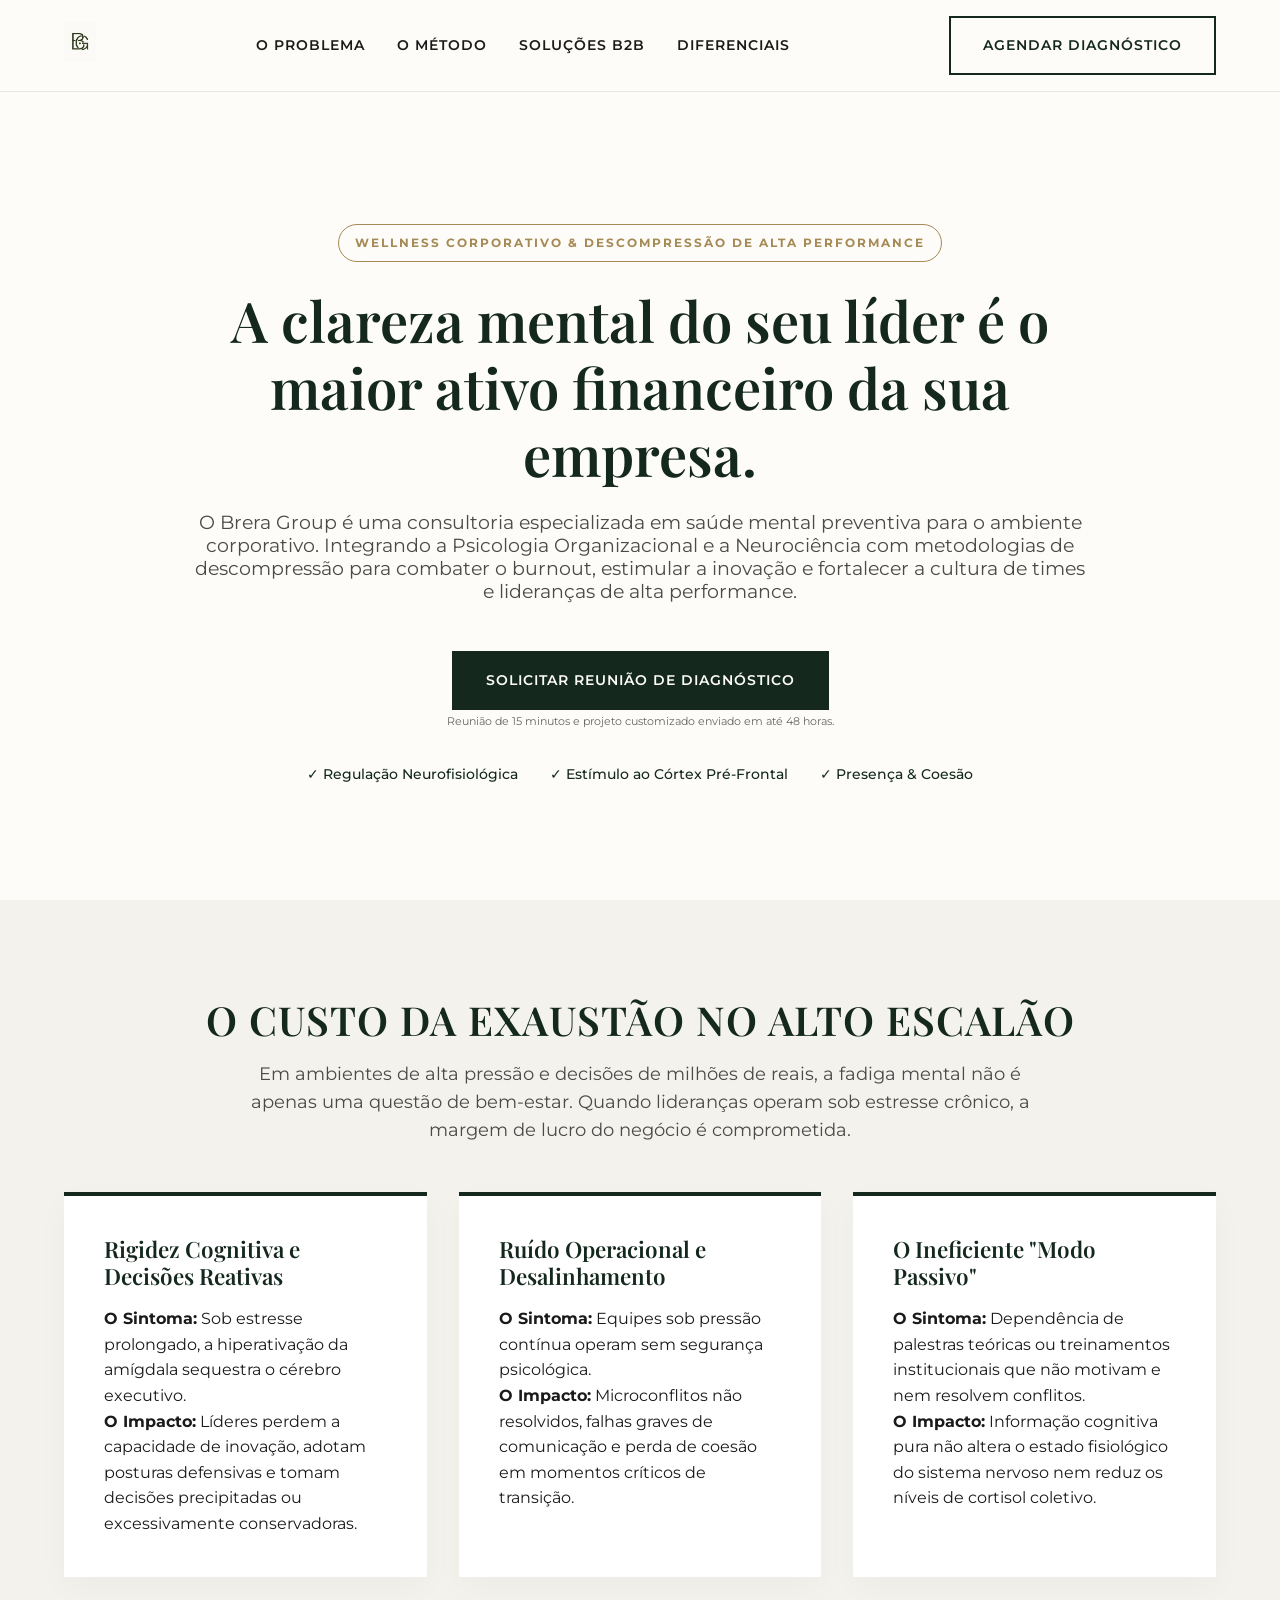
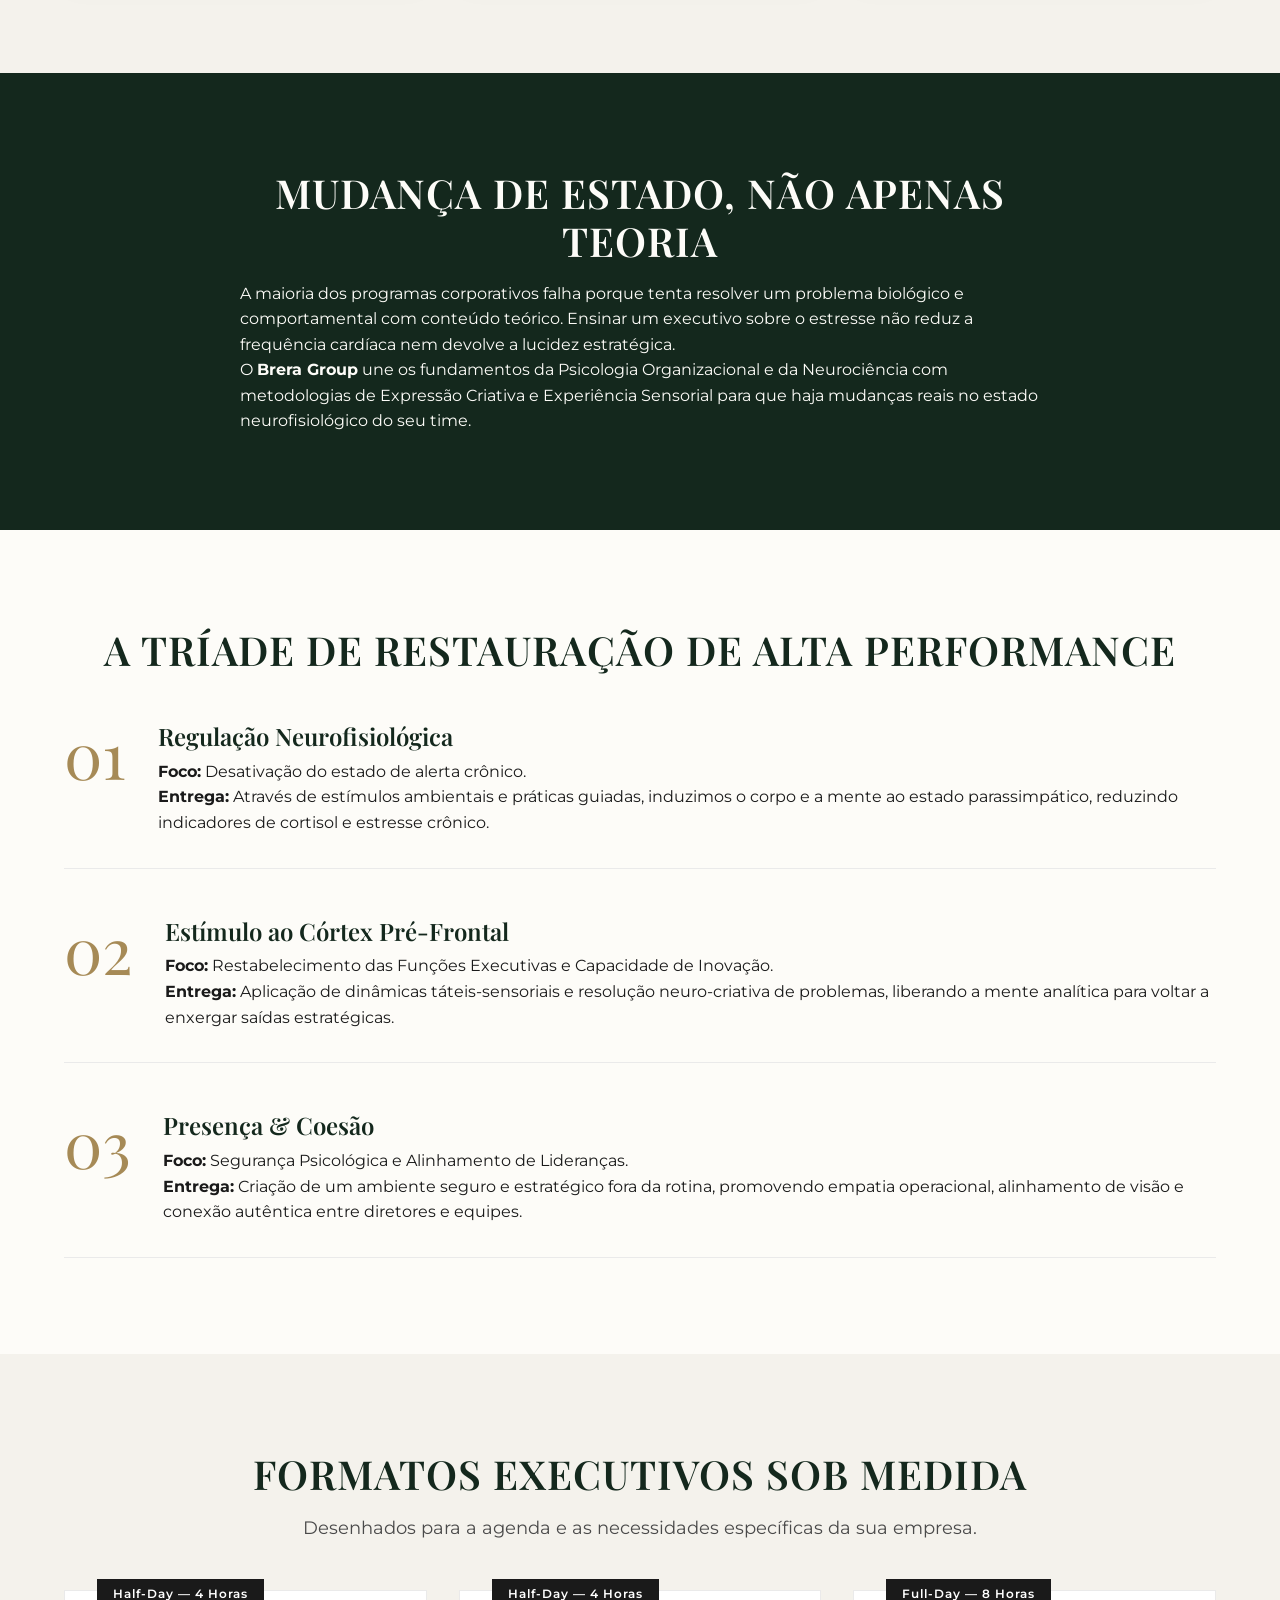
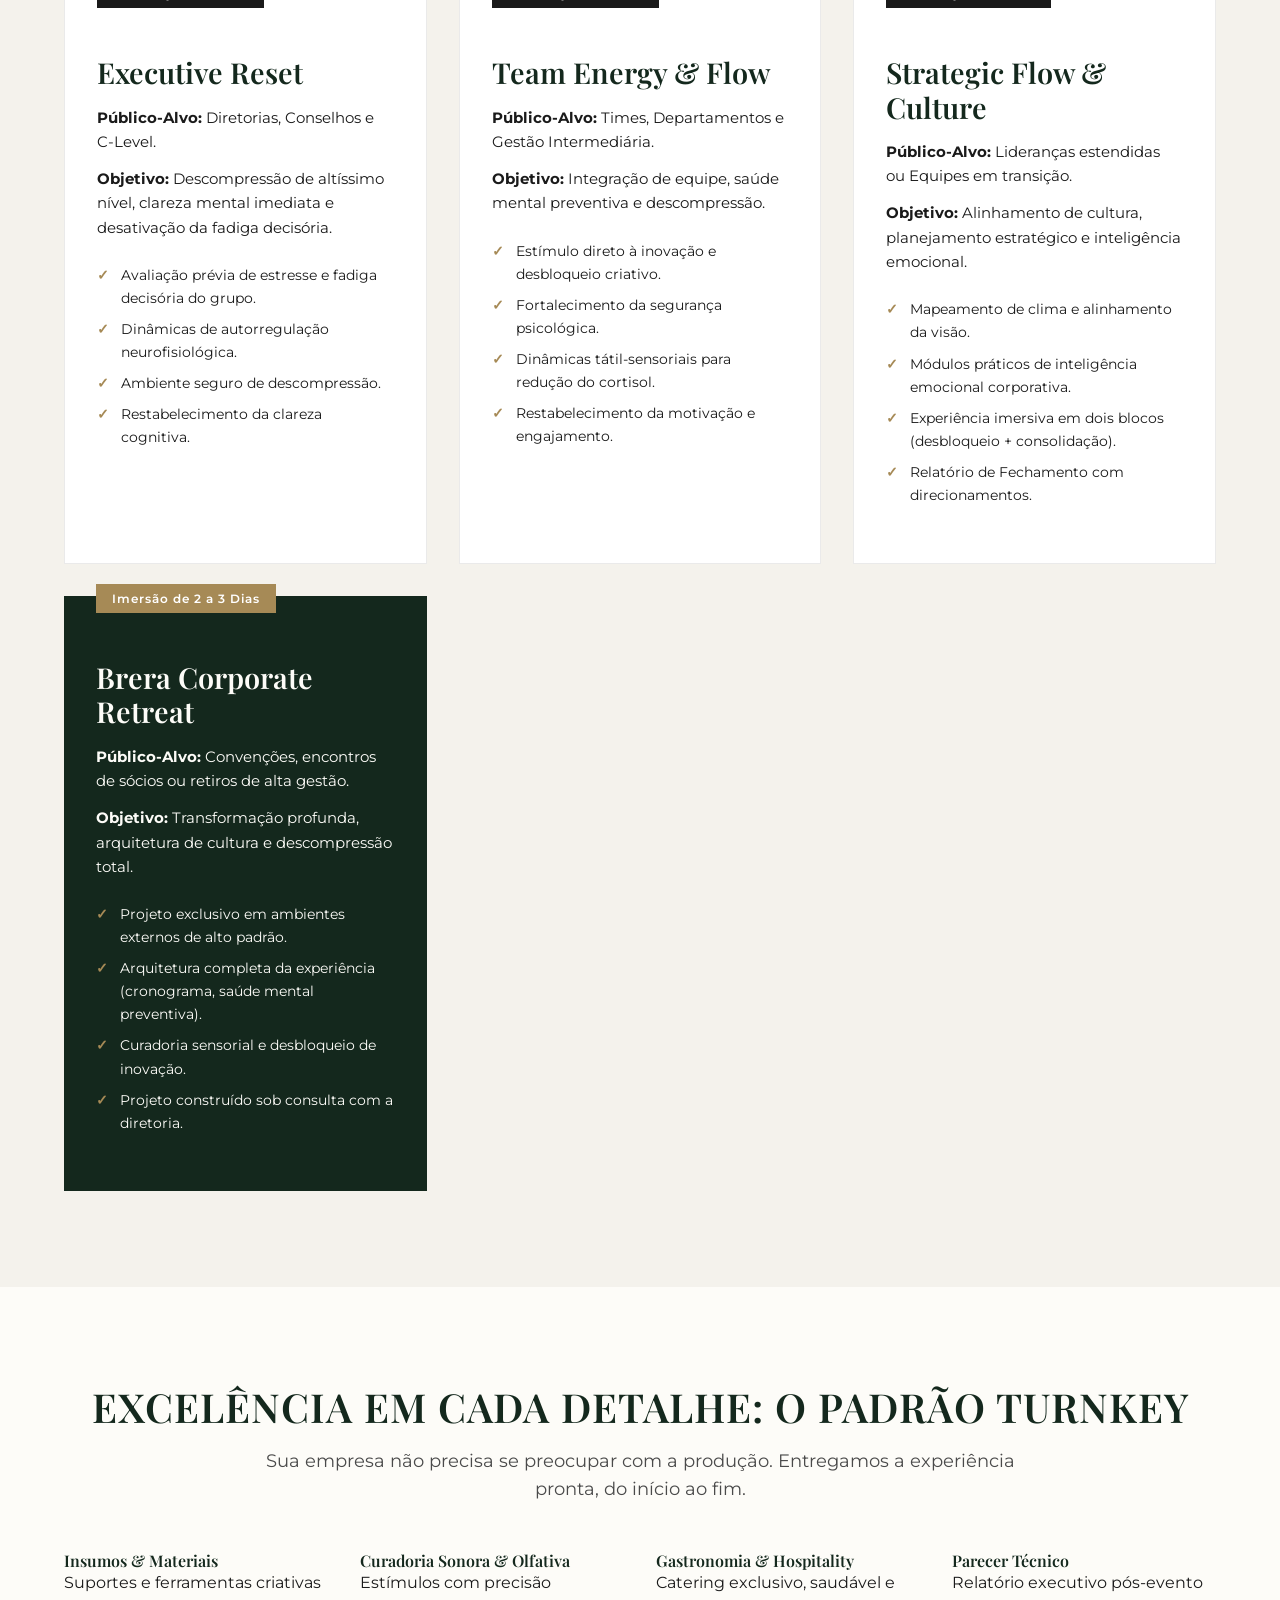
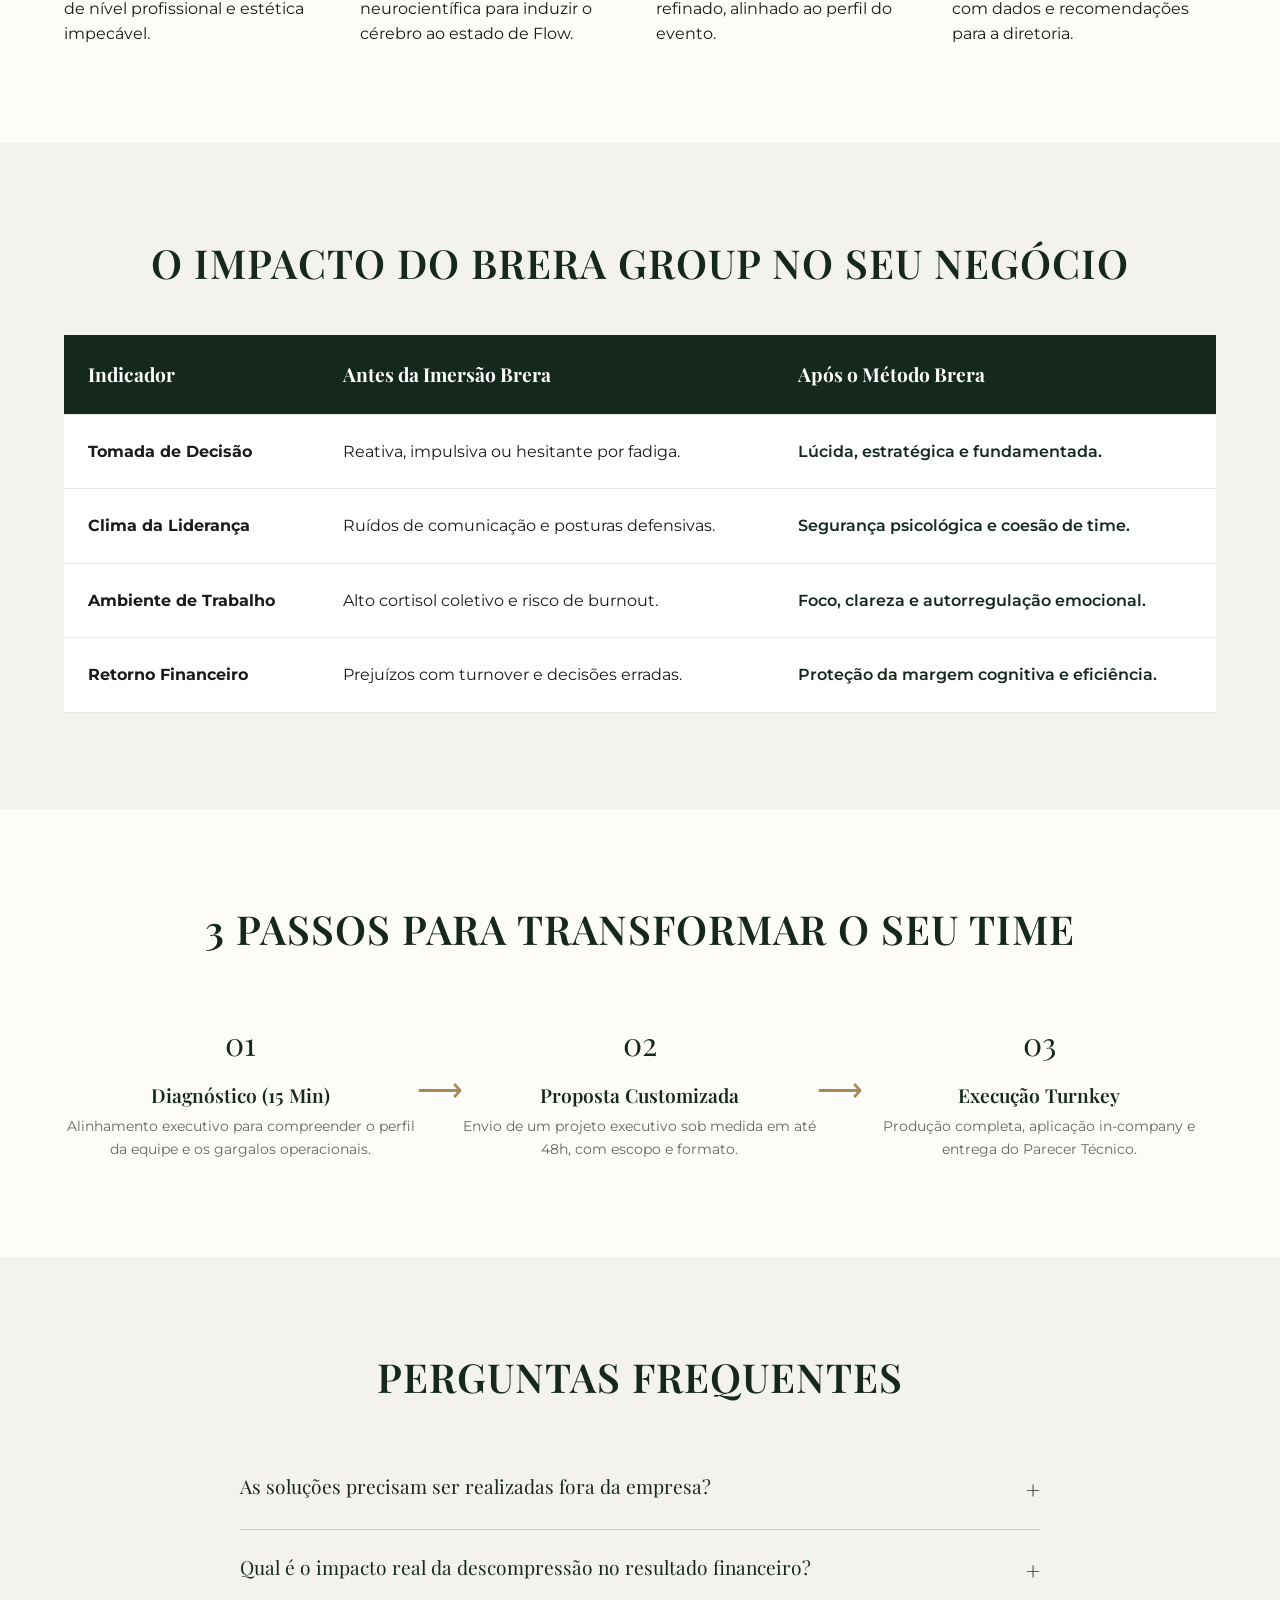
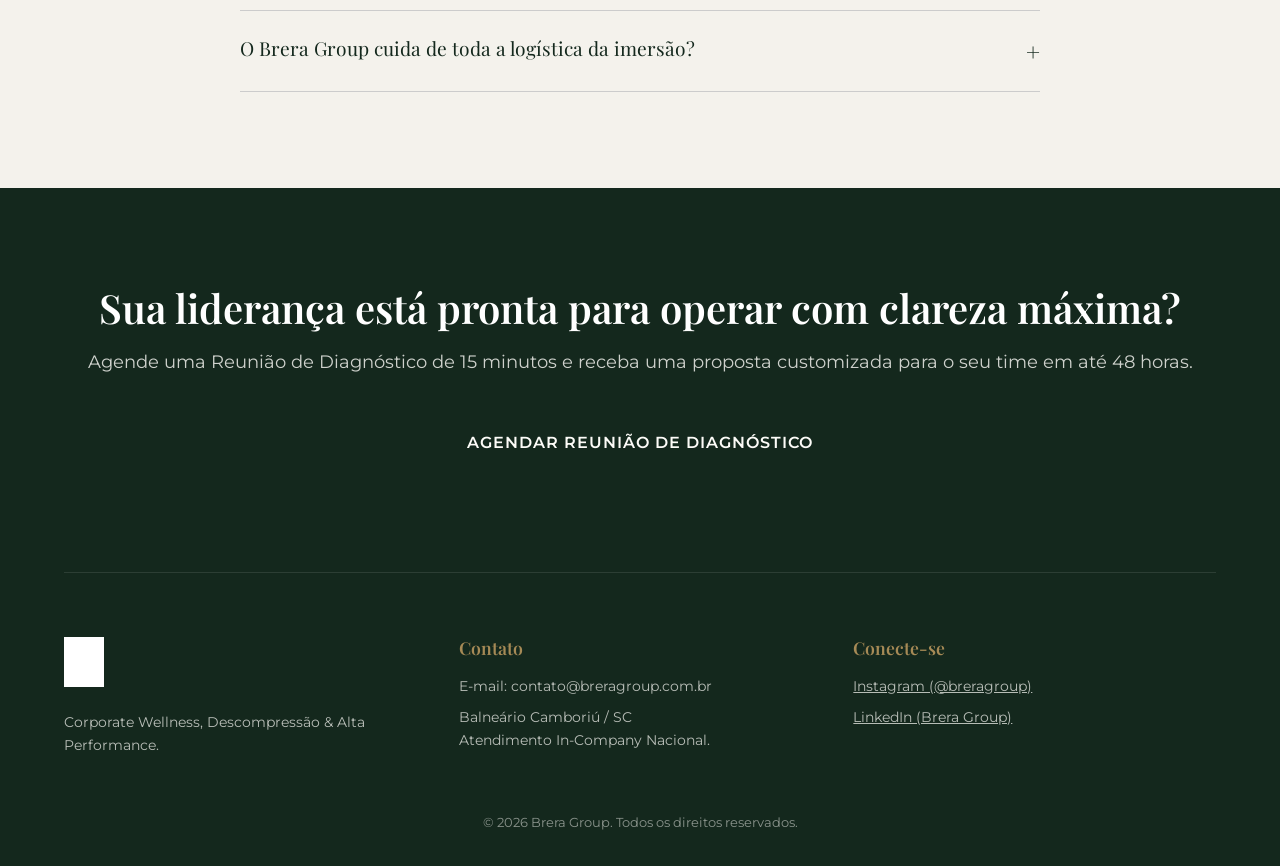
==== index.html @ 8cfdaca1 "Update index.html" ====
<!DOCTYPE html>
<html lang="pt-BR">
<head>
    <meta charset="UTF-8">
    <meta name="viewport" content="width=device-width, initial-scale=1.0">
    <title>Brera Group | Corporate Wellness & Descompressão</title>
    
    <!-- Tipografia de Alta Gama: Playfair (Serifada) e Montserrat (Moderna) -->
    <link rel="preconnect" href="https://fonts.googleapis.com">
    <link rel="preconnect" href="https://fonts.gstatic.com" crossorigin>
    <link href="https://fonts.googleapis.com/css2?family=Montserrat:wght@300;400;500;600&family=Playfair+Display:wght@400;600;700&display=swap" rel="stylesheet">
    
    <link rel="stylesheet" href="css/style.css">
</head>
<body>

    <!-- NAVBAR -->
    <header class="navbar" id="navbar">
        <div class="container nav-container">
            <a href="#" class="logo">
                <img src="logobg.png" alt="Brera Group Logo">
            </a>
            <nav class="nav-links">
                <a href="#problema">O Problema</a>
                <a href="#metodo">O Método</a>
                <a href="#solucoes">Soluções B2B</a>
                <a href="#diferenciais">Diferenciais</a>
            </nav>
            <a href="https://brera-qualificacao.vercel.app/" class="btn btn-outline" target="_blank">Agendar Diagnóstico</a>
        </div>
    </header>

    <!-- SESSÃO 1: HERO SECTION -->
    <section class="hero" id="home">
        <div class="container hero-content fade-in">
            <span class="badge">WELLNESS CORPORATIVO & DESCOMPRESSÃO DE ALTA PERFORMANCE</span>
            <h1 class="headline">A clareza mental do seu líder é o maior ativo financeiro da sua empresa.</h1>
            <h2 class="subheadline">O Brera Group é uma consultoria especializada em saúde mental preventiva para o ambiente corporativo. Integrando a Psicologia Organizacional e a Neurociência com metodologias de descompressão para combater o burnout, estimular a inovação e fortalecer a cultura de times e lideranças de alta performance.</h2>
            
            <div class="hero-actions">
                <a href="https://brera-qualificacao.vercel.app/" class="btn btn-primary" target="_blank">Solicitar Reunião de Diagnóstico</a>
                <p class="micro-copy">Reunião de 15 minutos e projeto customizado enviado em até 48 horas.</p>
            </div>

            <div class="authority-seals">
                <span>✓ Regulação Neurofisiológica</span>
                <span>✓ Estímulo ao Córtex Pré-Frontal</span>
                <span>✓ Presença & Coesão</span>
            </div>
        </div>
    </section>

    <!-- SESSÃO 2: A DOR OCULTA -->
    <section class="section bg-light" id="problema">
        <div class="container">
            <h2 class="section-title fade-in">O CUSTO DA EXAUSTÃO NO ALTO ESCALÃO</h2>
            <p class="section-context fade-in">Em ambientes de alta pressão e decisões de milhões de reais, a fadiga mental não é apenas uma questão de bem-estar. Quando lideranças operam sob estresse crônico, a margem de lucro do negócio é comprometida.</p>
            
            <div class="grid-3 cards-impact">
                <div class="card fade-in">
                    <h3>Rigidez Cognitiva e Decisões Reativas</h3>
                    <p><strong>O Sintoma:</strong> Sob estresse prolongado, a hiperativação da amígdala sequestra o cérebro executivo.</p>
                    <p><strong>O Impacto:</strong> Líderes perdem a capacidade de inovação, adotam posturas defensivas e tomam decisões precipitadas ou excessivamente conservadoras.</p>
                </div>
                <div class="card fade-in">
                    <h3>Ruído Operacional e Desalinhamento</h3>
                    <p><strong>O Sintoma:</strong> Equipes sob pressão contínua operam sem segurança psicológica.</p>
                    <p><strong>O Impacto:</strong> Microconflitos não resolvidos, falhas graves de comunicação e perda de coesão em momentos críticos de transição.</p>
                </div>
                <div class="card fade-in">
                    <h3>O Ineficiente "Modo Passivo"</h3>
                    <p><strong>O Sintoma:</strong> Dependência de palestras teóricas ou treinamentos institucionais que não motivam e nem resolvem conflitos.</p>
                    <p><strong>O Impacto:</strong> Informação cognitiva pura não altera o estado fisiológico do sistema nervoso nem reduz os níveis de cortisol coletivo.</p>
                </div>
            </div>
        </div>
    </section>

    <!-- SESSÃO 3: POR QUE O BRERA GROUP? -->
    <section class="section bg-dark text-light" id="porque-brera">
        <div class="container narrow fade-in">
            <h2 class="section-title text-light">MUDANÇA DE ESTADO, NÃO APENAS TEORIA</h2>
            <p class="persuasive-text">A maioria dos programas corporativos falha porque tenta resolver um problema biológico e comportamental com conteúdo teórico. Ensinar um executivo sobre o estresse não reduz a frequência cardíaca nem devolve a lucidez estratégica.</p>
            <p class="persuasive-text">O <strong>Brera Group</strong> une os fundamentos da Psicologia Organizacional e da Neurociência com metodologias de Expressão Criativa e Experiência Sensorial para que haja mudanças reais no estado neurofisiológico do seu time.</p>
        </div>
    </section>

    <!-- SESSÃO 4: O MÉTODO BRERA -->
    <section class="section" id="metodo">
        <div class="container">
            <h2 class="section-title fade-in">A TRÍADE DE RESTAURAÇÃO DE ALTA PERFORMANCE</h2>
            
            <div class="method-pillars">
                <div class="pillar fade-in">
                    <div class="pillar-number">01</div>
                    <div class="pillar-content">
                        <h3>Regulação Neurofisiológica</h3>
                        <p><strong>Foco:</strong> Desativação do estado de alerta crônico.</p>
                        <p><strong>Entrega:</strong> Através de estímulos ambientais e práticas guiadas, induzimos o corpo e a mente ao estado parassimpático, reduzindo indicadores de cortisol e estresse crônico.</p>
                    </div>
                </div>
                <div class="pillar fade-in">
                    <div class="pillar-number">02</div>
                    <div class="pillar-content">
                        <h3>Estímulo ao Córtex Pré-Frontal</h3>
                        <p><strong>Foco:</strong> Restabelecimento das Funções Executivas e Capacidade de Inovação.</p>
                        <p><strong>Entrega:</strong> Aplicação de dinâmicas táteis-sensoriais e resolução neuro-criativa de problemas, liberando a mente analítica para voltar a enxergar saídas estratégicas.</p>
                    </div>
                </div>
                <div class="pillar fade-in">
                    <div class="pillar-number">03</div>
                    <div class="pillar-content">
                        <h3>Presença & Coesão</h3>
                        <p><strong>Foco:</strong> Segurança Psicológica e Alinhamento de Lideranças.</p>
                        <p><strong>Entrega:</strong> Criação de um ambiente seguro e estratégico fora da rotina, promovendo empatia operacional, alinhamento de visão e conexão autêntica entre diretores e equipes.</p>
                    </div>
                </div>
            </div>
        </div>
    </section>

    <!-- SESSÃO 5: SOLUÇÕES B2B -->
    <section class="section bg-light" id="solucoes">
        <div class="container">
            <h2 class="section-title fade-in">FORMATOS EXECUTIVOS SOB MEDIDA</h2>
            <p class="section-subtitle fade-in">Desenhados para a agenda e as necessidades específicas da sua empresa.</p>
            
            <div class="grid-2">
                <div class="solution-box fade-in">
                    <span class="solution-tag">Half-Day — 4 Horas</span>
                    <h3>Executive Reset</h3>
                    <p class="target"><strong>Público-Alvo:</strong> Diretorias, Conselhos e C-Level.</p>
                    <p class="objective"><strong>Objetivo:</strong> Descompressão de altíssimo nível, clareza mental imediata e desativação da fadiga decisória.</p>
                    <ul class="check-list">
                        <li>Avaliação prévia de estresse e fadiga decisória do grupo.</li>
                        <li>Dinâmicas de autorregulação neurofisiológica.</li>
                        <li>Ambiente seguro de descompressão.</li>
                        <li>Restabelecimento da clareza cognitiva.</li>
                    </ul>
                </div>

                <div class="solution-box fade-in">
                    <span class="solution-tag">Half-Day — 4 Horas</span>
                    <h3>Team Energy & Flow</h3>
                    <p class="target"><strong>Público-Alvo:</strong> Times, Departamentos e Gestão Intermediária.</p>
                    <p class="objective"><strong>Objetivo:</strong> Integração de equipe, saúde mental preventiva e descompressão.</p>
                    <ul class="check-list">
                        <li>Estímulo direto à inovação e desbloqueio criativo.</li>
                        <li>Fortalecimento da segurança psicológica.</li>
                        <li>Dinâmicas tátil-sensoriais para redução do cortisol.</li>
                        <li>Restabelecimento da motivação e engajamento.</li>
                    </ul>
                </div>

                <div class="solution-box fade-in">
                    <span class="solution-tag">Full-Day — 8 Horas</span>
                    <h3>Strategic Flow & Culture</h3>
                    <p class="target"><strong>Público-Alvo:</strong> Lideranças estendidas ou Equipes em transição.</p>
                    <p class="objective"><strong>Objetivo:</strong> Alinhamento de cultura, planejamento estratégico e inteligência emocional.</p>
                    <ul class="check-list">
                        <li>Mapeamento de clima e alinhamento da visão.</li>
                        <li>Módulos práticos de inteligência emocional corporativa.</li>
                        <li>Experiência imersiva em dois blocos (desbloqueio + consolidação).</li>
                        <li>Relatório de Fechamento com direcionamentos.</li>
                    </ul>
                </div>

                <div class="solution-box highlight fade-in">
                    <span class="solution-tag gold">Imersão de 2 a 3 Dias</span>
                    <h3>Brera Corporate Retreat</h3>
                    <p class="target"><strong>Público-Alvo:</strong> Convenções, encontros de sócios ou retiros de alta gestão.</p>
                    <p class="objective"><strong>Objetivo:</strong> Transformação profunda, arquitetura de cultura e descompressão total.</p>
                    <ul class="check-list">
                        <li>Projeto exclusivo em ambientes externos de alto padrão.</li>
                        <li>Arquitetura completa da experiência (cronograma, saúde mental preventiva).</li>
                        <li>Curadoria sensorial e desbloqueio de inovação.</li>
                        <li>Projeto construído sob consulta com a diretoria.</li>
                    </ul>
                </div>
            </div>
        </div>
    </section>

    <!-- SESSÃO 6: PADRÃO TURNKEY -->
    <section class="section" id="diferenciais">
        <div class="container fade-in">
            <h2 class="section-title">EXCELÊNCIA EM CADA DETALHE: O PADRÃO TURNKEY</h2>
            <p class="section-subtitle">Sua empresa não precisa se preocupar com a produção. Entregamos a experiência pronta, do início ao fim.</p>
            
            <div class="grid-4 turnkey-features">
                <div class="feature">
                    <h4>Insumos & Materiais</h4>
                    <p>Suportes e ferramentas criativas de nível profissional e estética impecável.</p>
                </div>
                <div class="feature">
                    <h4>Curadoria Sonora & Olfativa</h4>
                    <p>Estímulos com precisão neurocientífica para induzir o cérebro ao estado de Flow.</p>
                </div>
                <div class="feature">
                    <h4>Gastronomia & Hospitality</h4>
                    <p>Catering exclusivo, saudável e refinado, alinhado ao perfil do evento.</p>
                </div>
                <div class="feature">
                    <h4>Parecer Técnico</h4>
                    <p>Relatório executivo pós-evento com dados e recomendações para a diretoria.</p>
                </div>
            </div>
        </div>
    </section>

    <!-- SESSÃO 7: ROI -->
    <section class="section bg-light" id="roi">
        <div class="container fade-in">
            <h2 class="section-title">O IMPACTO DO BRERA GROUP NO SEU NEGÓCIO</h2>
            
            <div class="table-responsive">
                <table class="roi-table">
                    <thead>
                        <tr>
                            <th>Indicador</th>
                            <th>Antes da Imersão Brera</th>
                            <th>Após o Método Brera</th>
                        </tr>
                    </thead>
                    <tbody>
                        <tr>
                            <td><strong>Tomada de Decisão</strong></td>
                            <td>Reativa, impulsiva ou hesitante por fadiga.</td>
                            <td class="positive">Lúcida, estratégica e fundamentada.</td>
                        </tr>
                        <tr>
                            <td><strong>Clima da Liderança</strong></td>
                            <td>Ruídos de comunicação e posturas defensivas.</td>
                            <td class="positive">Segurança psicológica e coesão de time.</td>
                        </tr>
                        <tr>
                            <td><strong>Ambiente de Trabalho</strong></td>
                            <td>Alto cortisol coletivo e risco de burnout.</td>
                            <td class="positive">Foco, clareza e autorregulação emocional.</td>
                        </tr>
                        <tr>
                            <td><strong>Retorno Financeiro</strong></td>
                            <td>Prejuízos com turnover e decisões erradas.</td>
                            <td class="positive">Proteção da margem cognitiva e eficiência.</td>
                        </tr>
                    </tbody>
                </table>
            </div>
        </div>
    </section>

    <!-- SESSÃO 8: PROCESSO DE CONTRATAÇÃO -->
    <section class="section" id="contratacao">
        <div class="container fade-in">
            <h2 class="section-title">3 PASSOS PARA TRANSFORMAR O SEU TIME</h2>
            
            <div class="process-steps">
                <div class="step">
                    <div class="step-number">01</div>
                    <h3>Diagnóstico (15 Min)</h3>
                    <p>Alinhamento executivo para compreender o perfil da equipe e os gargalos operacionais.</p>
                </div>
                <div class="step-arrow">⟶</div>
                <div class="step">
                    <div class="step-number">02</div>
                    <h3>Proposta Customizada</h3>
                    <p>Envio de um projeto executivo sob medida em até 48h, com escopo e formato.</p>
                </div>
                <div class="step-arrow">⟶</div>
                <div class="step">
                    <div class="step-number">03</div>
                    <h3>Execução Turnkey</h3>
                    <p>Produção completa, aplicação in-company e entrega do Parecer Técnico.</p>
                </div>
            </div>
        </div>
    </section>

    <!-- SESSÃO 9: FAQ -->
    <section class="section bg-light" id="faq">
        <div class="container narrow fade-in">
            <h2 class="section-title">PERGUNTAS FREQUENTES</h2>
            
            <div class="accordion">
                <div class="accordion-item">
                    <button class="accordion-header">As soluções precisam ser realizadas fora da empresa?</button>
                    <div class="accordion-content">
                        <p>Não necessariamente. Oferecemos opções In-Company (realizadas dentro da sua própria estrutura ou sala de conselho) e opções de Imersões/Retiros Externos de 2 a 3 dias.</p>
                    </div>
                </div>
                <div class="accordion-item">
                    <button class="accordion-header">Qual é o impacto real da descompressão no resultado financeiro?</button>
                    <div class="accordion-content">
                        <p>Uma única decisão equivocada tomada por um executivo exausto pode custar milhões ao negócio. O custo de substituição de um líder de alto escalão por burnout pode chegar a 213% do seu salário anual. Restabelecer a clareza do C-Level é proteger o patrimônio da empresa.</p>
                    </div>
                </div>
                <div class="accordion-item">
                    <button class="accordion-header">O Brera Group cuida de toda a logística da imersão?</button>
                    <div class="accordion-content">
                        <p>Sim. Operamos no padrão Turnkey. Cuidamos de todos os materiais de alta gama, curadoria sensorial, ambientação e gastronomia. A sua equipe de RH/People não terá nenhuma sobrecarga operacional.</p>
                    </div>
                </div>
            </div>
        </div>
    </section>

    <!-- SESSÃO 10: FOOTER & CTA FINAL -->
    <footer class="footer">
        <div class="container footer-cta fade-in">
            <h2>Sua liderança está pronta para operar com clareza máxima?</h2>
            <p>Agende uma Reunião de Diagnóstico de 15 minutos e receba uma proposta customizada para o seu time em até 48 horas.</p>
            <a href="https://brera-qualificacao.vercel.app/" class="btn btn-primary btn-large" target="_blank">Agendar Reunião de Diagnóstico</a>
        </div>
        
        <div class="footer-bottom">
            <div class="container grid-3">
                <div class="footer-brand">
                    <img src="logobg.png" alt="Brera Group" class="footer-logo">
                    <p>Corporate Wellness, Descompressão & Alta Performance.</p>
                </div>
                <div class="footer-contact">
                    <h4>Contato</h4>
                    <p>E-mail: contato@breragroup.com.br</p>
                    <p>Balneário Camboriú / SC<br>Atendimento In-Company Nacional.</p>
                </div>
                <div class="footer-social">
    <h4>Conecte-se</h4>
    <a href="https://www.instagram.com/breragroup" target="_blank">Instagram (@breragroup)</a>
    <a href="https://www.linkedin.com/company/breragroup" target="_blank">LinkedIn (Brera Group)</a>
</div>
            </div>
            <div class="copyright">
                <p>&copy; 2026 Brera Group. Todos os direitos reservados.</p>
            </div>
        </div>
    </footer>

    <script src="js/main.js"></script>
</body>
</html>
---- css/style.css ----
/* ==========================================================================
   VARIÁVEIS DE DESIGN SYSTEM (ALTA GAMA)
   ========================================================================== */
   :root {
    --bg-cream: #FDFCF8;
    --bg-light: #F4F2EC;
    --primary-green: #14281D; /* Verde Escuro Institucional */
    --accent-gold: #A68A56;
    --text-dark: #1A1A1A;
    --text-light: #FDFCF8;
    
    --font-heading: 'Playfair Display', serif;
    --font-body: 'Montserrat', sans-serif;
    
    --transition: all 0.4s cubic-bezier(0.25, 0.8, 0.25, 1);
}

/* ==========================================================================
   RESET & BASE
   ========================================================================== */
* {
    margin: 0;
    padding: 0;
    box-sizing: border-box;
}

html {
    scroll-behavior: smooth;
    font-size: 16px;
}

body {
    font-family: var(--font-body);
    background-color: var(--bg-cream);
    color: var(--text-dark);
    line-height: 1.6;
    overflow-x: hidden;
}

h1, h2, h3, h4, h5, h6 {
    font-family: var(--font-heading);
    font-weight: 600;
    color: var(--primary-green);
    line-height: 1.2;
}

a {
    text-decoration: none;
    color: inherit;
    transition: var(--transition);
}

/* ==========================================================================
   LAYOUT & CONTAINERS
   ========================================================================== */
.container {
    width: 90%;
    max-width: 1200px;
    margin: 0 auto;
}

.container.narrow {
    max-width: 800px;
}

.section {
    padding: 6rem 0;
}

.bg-light { background-color: var(--bg-light); }
.bg-dark { background-color: var(--primary-green); color: var(--text-light); }
.bg-dark h2 { color: var(--text-light); }

.grid-2 { display: grid; grid-template-columns: repeat(auto-fit, minmax(350px, 1fr)); gap: 2rem; }
.grid-3 { display: grid; grid-template-columns: repeat(auto-fit, minmax(300px, 1fr)); gap: 2rem; }
.grid-4 { display: grid; grid-template-columns: repeat(auto-fit, minmax(250px, 1fr)); gap: 2rem; }

/* ==========================================================================
   TIPOGRAFIA & TÍTULOS
   ========================================================================== */
.section-title {
    font-size: 2.5rem;
    text-align: center;
    margin-bottom: 1rem;
    text-transform: uppercase;
    letter-spacing: 1px;
}

.section-subtitle, .section-context {
    text-align: center;
    max-width: 800px;
    margin: 0 auto 3rem auto;
    font-size: 1.1rem;
    color: #4A4A4A;
}

/* ==========================================================================
   BOTÕES (CTAs)
   ========================================================================== */
.btn {
    display: inline-block;
    padding: 1rem 2rem;
    font-family: var(--font-body);
    font-weight: 600;
    font-size: 0.9rem;
    text-transform: uppercase;
    letter-spacing: 1px;
    cursor: pointer;
    border: 2px solid transparent;
}

.btn-primary {
    background-color: var(--primary-green);
    color: var(--text-light);
}

.btn-primary:hover {
    background-color: var(--accent-gold);
    color: var(--text-light);
}

.btn-outline {
    border-color: var(--primary-green);
    color: var(--primary-green);
}

.btn-outline:hover {
    background-color: var(--primary-green);
    color: var(--text-light);
}

.btn-large {
    padding: 1.2rem 3rem;
    font-size: 1rem;
}

/* ==========================================================================
   NAVBAR
   ========================================================================== */
.navbar {
    position: fixed;
    top: 0;
    left: 0;
    width: 100%;
    background-color: rgba(253, 252, 248, 0.95);
    backdrop-filter: blur(10px);
    z-index: 1000;
    padding: 1rem 0;
    border-bottom: 1px solid rgba(20, 40, 29, 0.1);
    transition: var(--transition);
}

.nav-container {
    display: flex;
    justify-content: space-between;
    align-items: center;
}

.logo img {
    height: 40px;
    width: auto;
    mix-blend-mode: multiply; /* Este é o comando que elimina o fundo branco */
}

.nav-links {
    display: flex;
    gap: 2rem;
}

.nav-links a {
    font-size: 0.85rem;
    font-weight: 600;
    text-transform: uppercase;
    letter-spacing: 1px;
}

.nav-links a:hover {
    color: var(--accent-gold);
}

/* ==========================================================================
   HERO SECTION
   ========================================================================== */
.hero {
    min-height: 100vh;
    display: flex;
    align-items: center;
    padding-top: 150px; 
    padding-bottom: 40px; /* Este é o respiro que blinda a quebra no notebook */
    text-align: center;
}

.hero-content {
    max-width: 900px;
}

.badge {
    display: inline-block;
    font-size: 0.75rem;
    font-weight: 700;
    letter-spacing: 2px;
    color: var(--accent-gold);
    text-transform: uppercase;
    margin-bottom: 1.5rem;
    border: 1px solid var(--accent-gold);
    padding: 0.5rem 1rem;
    border-radius: 50px;
}

.headline {
    font-size: 3.5rem;
    margin-bottom: 1.5rem;
}

.subheadline {
    font-family: var(--font-body);
    font-weight: 400;
    font-size: 1.2rem;
    color: #4A4A4A;
    margin-bottom: 3rem;
}

.micro-copy {
    font-size: 0.67rem;
    color: #666;
    margin-top: 0.2rem;
}

.authority-seals {
    margin-top: 2rem;
    display: flex;
    justify-content: center;
    gap: 2rem;
    flex-wrap: wrap;
    font-weight: 500;
    color: var(--primary-green);
    font-size: 0.9rem;
}

/* ==========================================================================
   CARDS & SOLUÇÕES
   ========================================================================== */
.card {
    background: #FFF;
    padding: 2.5rem;
    border-top: 4px solid var(--primary-green);
    box-shadow: 0 10px 30px rgba(0,0,0,0.03);
    transition: var(--transition);
}

.card:hover {
    transform: translateY(-5px);
    box-shadow: 0 15px 40px rgba(0,0,0,0.08);
}

.card h3 {
    margin-bottom: 1rem;
    font-size: 1.4rem;
}

.solution-box {
    background: #FFF;
    padding: 3rem 2rem;
    border: 1px solid #EAEAEA;
    position: relative;
}

.solution-box.highlight {
    background-color: var(--primary-green);
    color: var(--text-light);
    border: none;
}

.solution-box.highlight h3, .solution-box.highlight .target, .solution-box.highlight .objective {
    color: var(--text-light);
}

.solution-tag {
    position: absolute;
    top: -12px;
    left: 2rem;
    background: var(--text-dark);
    color: #FFF;
    padding: 0.3rem 1rem;
    font-size: 0.75rem;
    font-weight: 600;
    letter-spacing: 1px;
}

.solution-tag.gold {
    background: var(--accent-gold);
}

.solution-box h3 { margin: 1rem 0; font-size: 1.8rem; }
.solution-box p { margin-bottom: 0.8rem; font-size: 0.95rem; }

.check-list {
    list-style: none;
    margin-top: 1.5rem;
}

.check-list li {
    position: relative;
    padding-left: 1.5rem;
    margin-bottom: 0.5rem;
    font-size: 0.9rem;
}

.check-list li::before {
    content: '✓';
    position: absolute;
    left: 0;
    color: var(--accent-gold);
    font-weight: bold;
}

/* ==========================================================================
   PILARES & PROCESSO
   ========================================================================== */
.method-pillars {
    display: flex;
    flex-direction: column;
    gap: 3rem;
    margin-top: 3rem;
}

.pillar {
    display: flex;
    gap: 2rem;
    align-items: flex-start;
    padding-bottom: 2rem;
    border-bottom: 1px solid #EAEAEA;
}

.pillar-number {
    font-family: var(--font-heading);
    font-size: 4rem;
    color: var(--accent-gold);
    line-height: 1;
}

.pillar-content h3 { font-size: 1.5rem; margin-bottom: 0.5rem; }

.process-steps {
    display: flex;
    justify-content: space-between;
    align-items: center;
    margin-top: 4rem;
    text-align: center;
}

.step { flex: 1; }
.step-arrow { font-size: 2rem; color: var(--accent-gold); }
.step-number {
    font-size: 2rem;
    font-family: var(--font-heading);
    color: var(--primary-green);
    margin-bottom: 1rem;
}
.step h3 { font-size: 1.2rem; margin-bottom: 0.5rem; }
.step p { font-size: 0.9rem; color: #666; }

/* ==========================================================================
   TABELA ROI
   ========================================================================== */
.table-responsive {
    overflow-x: auto;
    margin-top: 3rem;
}

.roi-table {
    width: 100%;
    border-collapse: collapse;
    background: #FFF;
    box-shadow: 0 10px 30px rgba(0,0,0,0.03);
}

.roi-table th, .roi-table td {
    padding: 1.5rem;
    text-align: left;
    border-bottom: 1px solid #EAEAEA;
}

.roi-table th {
    background-color: var(--primary-green);
    color: #FFF;
    font-family: var(--font-heading);
    font-size: 1.2rem;
}

.roi-table td.positive {
    color: var(--primary-green);
    font-weight: 600;
}

/* ==========================================================================
   FAQ ACCORDION
   ========================================================================== */
.accordion { margin-top: 3rem; }
.accordion-item { border-bottom: 1px solid #CCC; }
.accordion-header {
    width: 100%;
    text-align: left;
    padding: 1.5rem 0;
    background: none;
    border: none;
    font-family: var(--font-heading);
    font-size: 1.2rem;
    color: var(--primary-green);
    cursor: pointer;
    display: flex;
    justify-content: space-between;
}
.accordion-header::after { content: '+'; font-size: 1.5rem; }
.accordion-header.active::after { content: '−'; }
.accordion-content {
    max-height: 0;
    overflow: hidden;
    transition: max-height 0.3s ease-out;
}
.accordion-content p { padding-bottom: 1.5rem; color: #4A4A4A; }

/* ==========================================================================
   FOOTER
   ========================================================================== */
.footer { background-color: var(--primary-green); color: var(--text-light); }
.footer-cta { text-align: center; padding: 6rem 0; border-bottom: 1px solid rgba(255,255,255,0.1); }
.footer-cta h2 { color: #FFF; font-size: 2.5rem; margin-bottom: 1rem; }
.footer-cta p { margin-bottom: 2rem; font-size: 1.1rem; opacity: 0.8; }
.footer-bottom { padding: 4rem 0 2rem 0; }
.footer-logo { height: 50px; filter: brightness(0) invert(1); margin-bottom: 1rem; }
.footer-brand p, .footer-contact p, .footer-social a { font-size: 0.9rem; opacity: 0.7; margin-bottom: 0.5rem; }
.footer-social a { display: block; text-decoration: underline; }
.footer h4 { color: var(--accent-gold); margin-bottom: 1rem; font-size: 1.1rem; }
.copyright { text-align: center; margin-top: 3rem; font-size: 0.8rem; opacity: 0.5; }

/* ==========================================================================
   ANIMAÇÕES DE ENTRADA (INTERATIVIDADE)
   ========================================================================== */
.fade-in {
    opacity: 0;
    transform: translateY(30px);
    transition: opacity 0.8s ease-out, transform 0.8s ease-out;
}
.fade-in.appear {
    opacity: 1;
    transform: translateY(0);
}

/* ==========================================================================
   RESPONSIVIDADE (MOBILE)
   ========================================================================== */
@media (max-width: 992px) {
    .headline { font-size: 2.5rem; }
    .nav-links { display: none; /* Em um projeto maior, aqui entraria um Menu Hamburguer */ }
    .process-steps { flex-direction: column; gap: 2rem; }
    .step-arrow { transform: rotate(90deg); }
}
@media (max-width: 768px) {
    /* Esconde os itens do menu e botão no celular */
    .nav-links, .navbar .btn-outline { display: none; }
    
    /* Remove o fixo, o fundo branco e o efeito de vidro fosco que estava cortando o texto */
    .navbar { 
        position: static !important; /* Faz a barra seguir o fluxo normal, sem flutuar */
        padding: 2rem 0 0 0 !important; 
        background: transparent !important; 
        backdrop-filter: none !important;
        -webkit-backdrop-filter: none !important; /* Essencial para o iPhone */
        box-shadow: none !important; 
    }
    
    .nav-container { justify-content: center; }
    
    /* A MÁGICA DA TRANSPARÊNCIA NO IPHONE: Aplicada no container da imagem */
    .logo {
        display: block;
        mix-blend-mode: multiply !important;
        -webkit-mix-blend-mode: multiply !important;
    }

    .logo img { 
        height: 65px !important; /* Tamanho imponente, mas que não quebra o layout */
        display: block;
        margin: 0 auto;
    }

    /* Fluxo natural da sessão, perfeitamente próximo à logo, sem sobrepor */
    .hero { 
        padding-top: 1.5rem !important; 
        min-height: auto !important; 
        padding-bottom: 3rem !important;
        margin-top: 0 !important; /* Removemos a margem negativa causadora do problema */
    } 
    
    .headline { font-size: 2.2rem; margin-top: 0; }
    
    /* Fonte da descrição mais refinada e objetiva */
    .subheadline { 
        font-size: 1rem; 
        margin-bottom: 2rem;
    }

    .section-title { font-size: 2rem; }
    .authority-seals { flex-direction: column; gap: 1rem; margin-top: 2rem; }
    .pillar { flex-direction: column; gap: 1rem; }
}
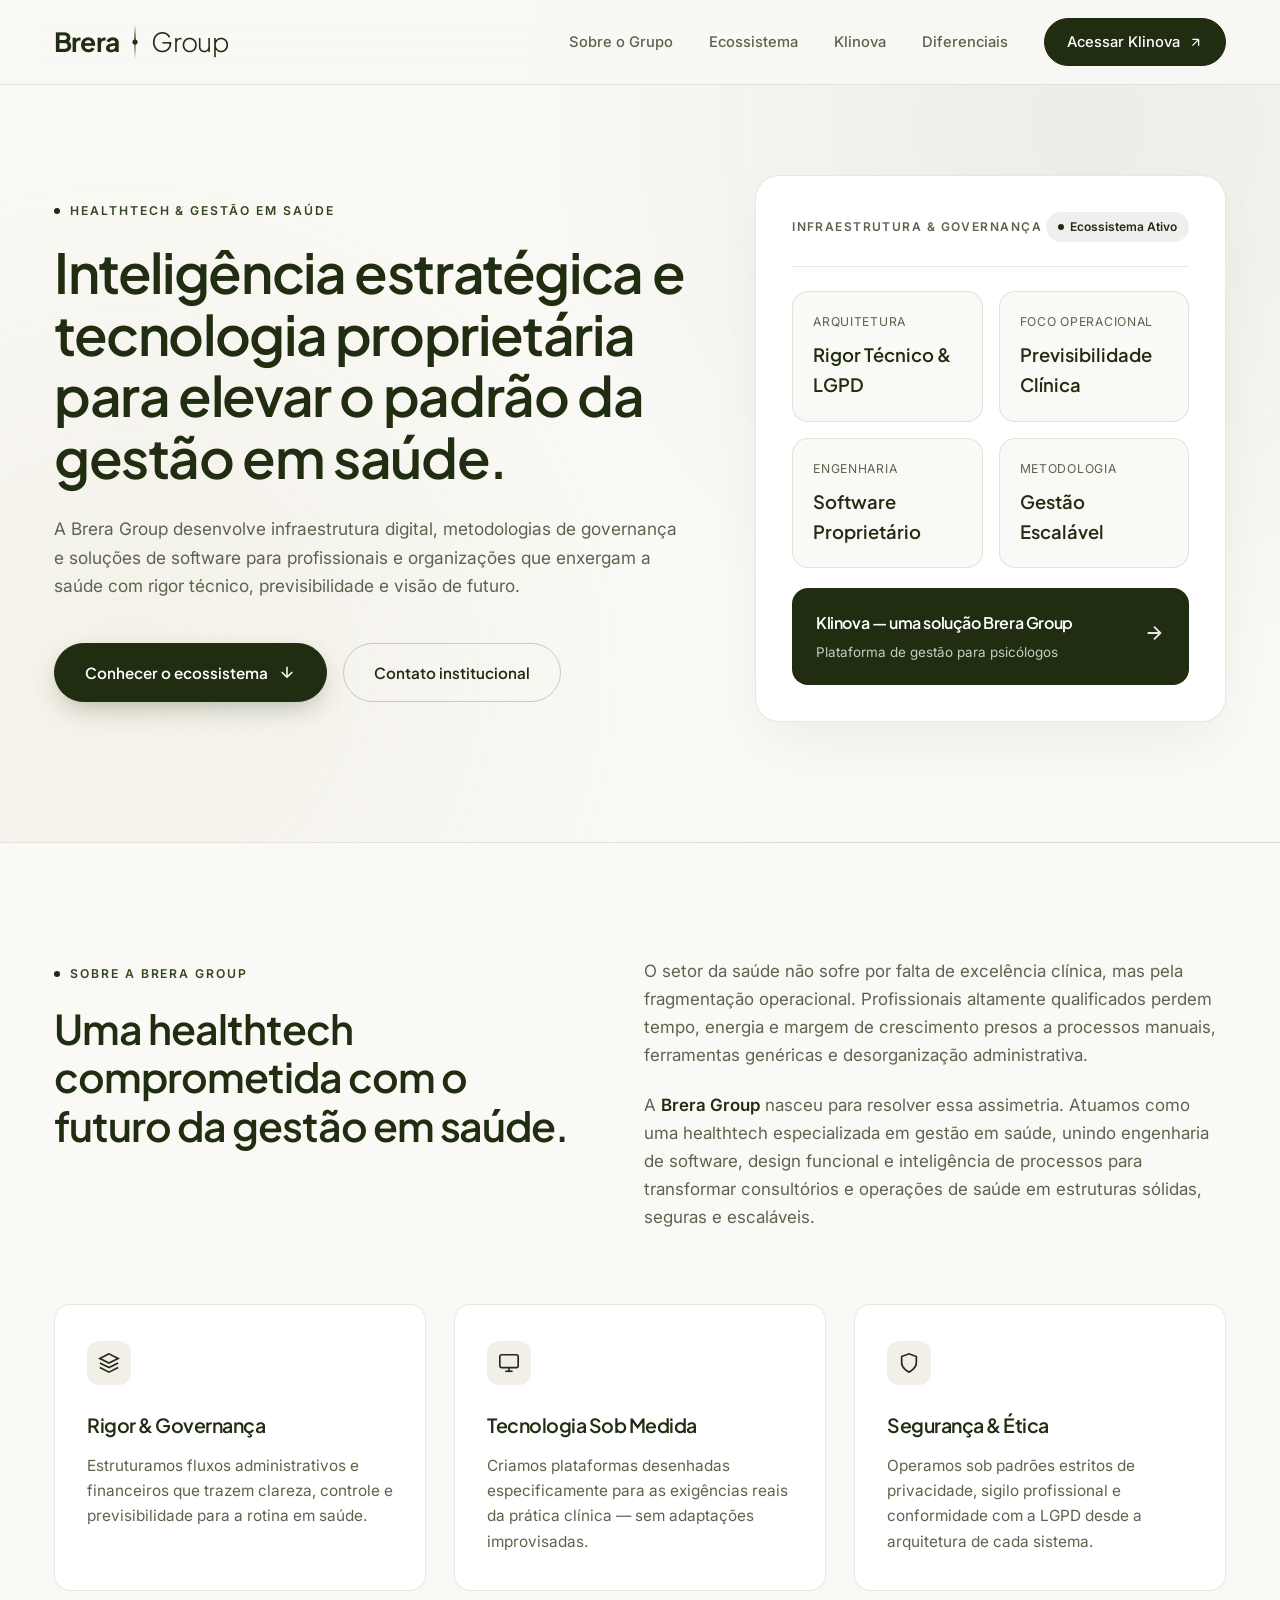
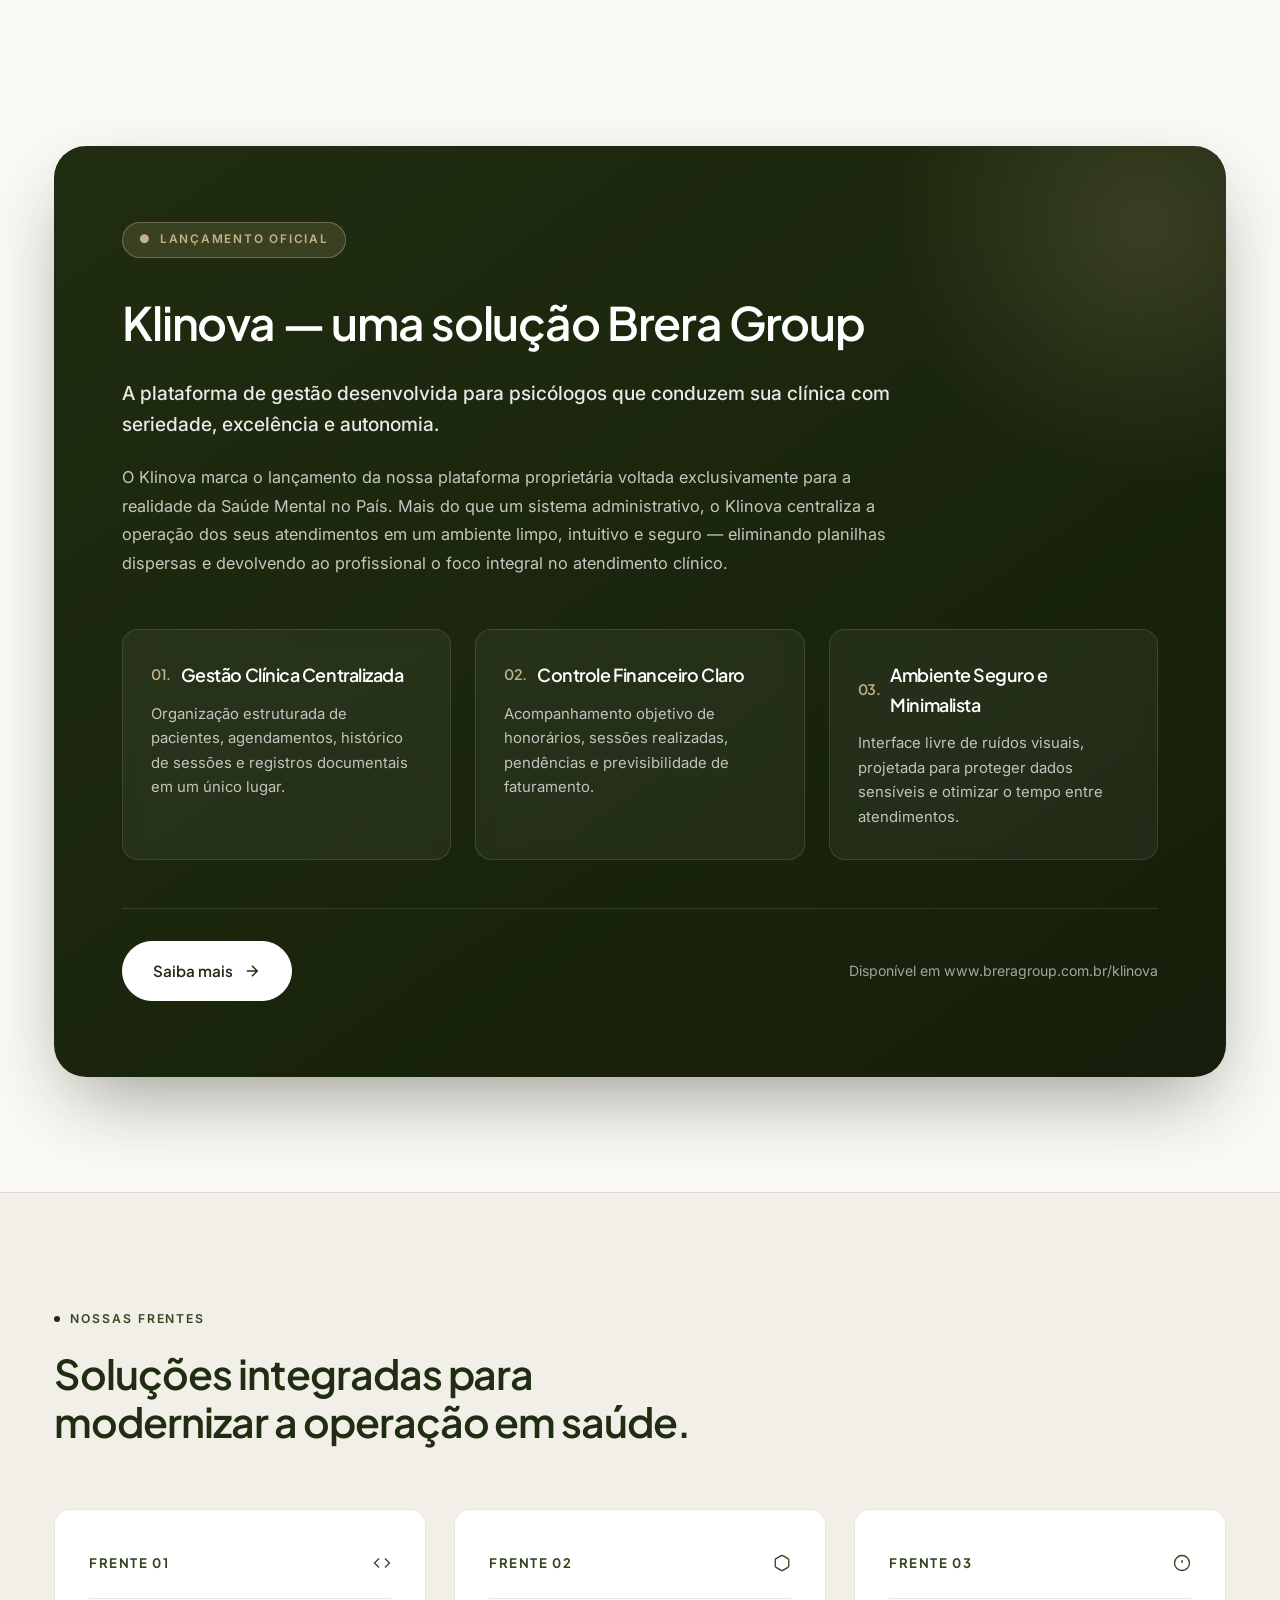
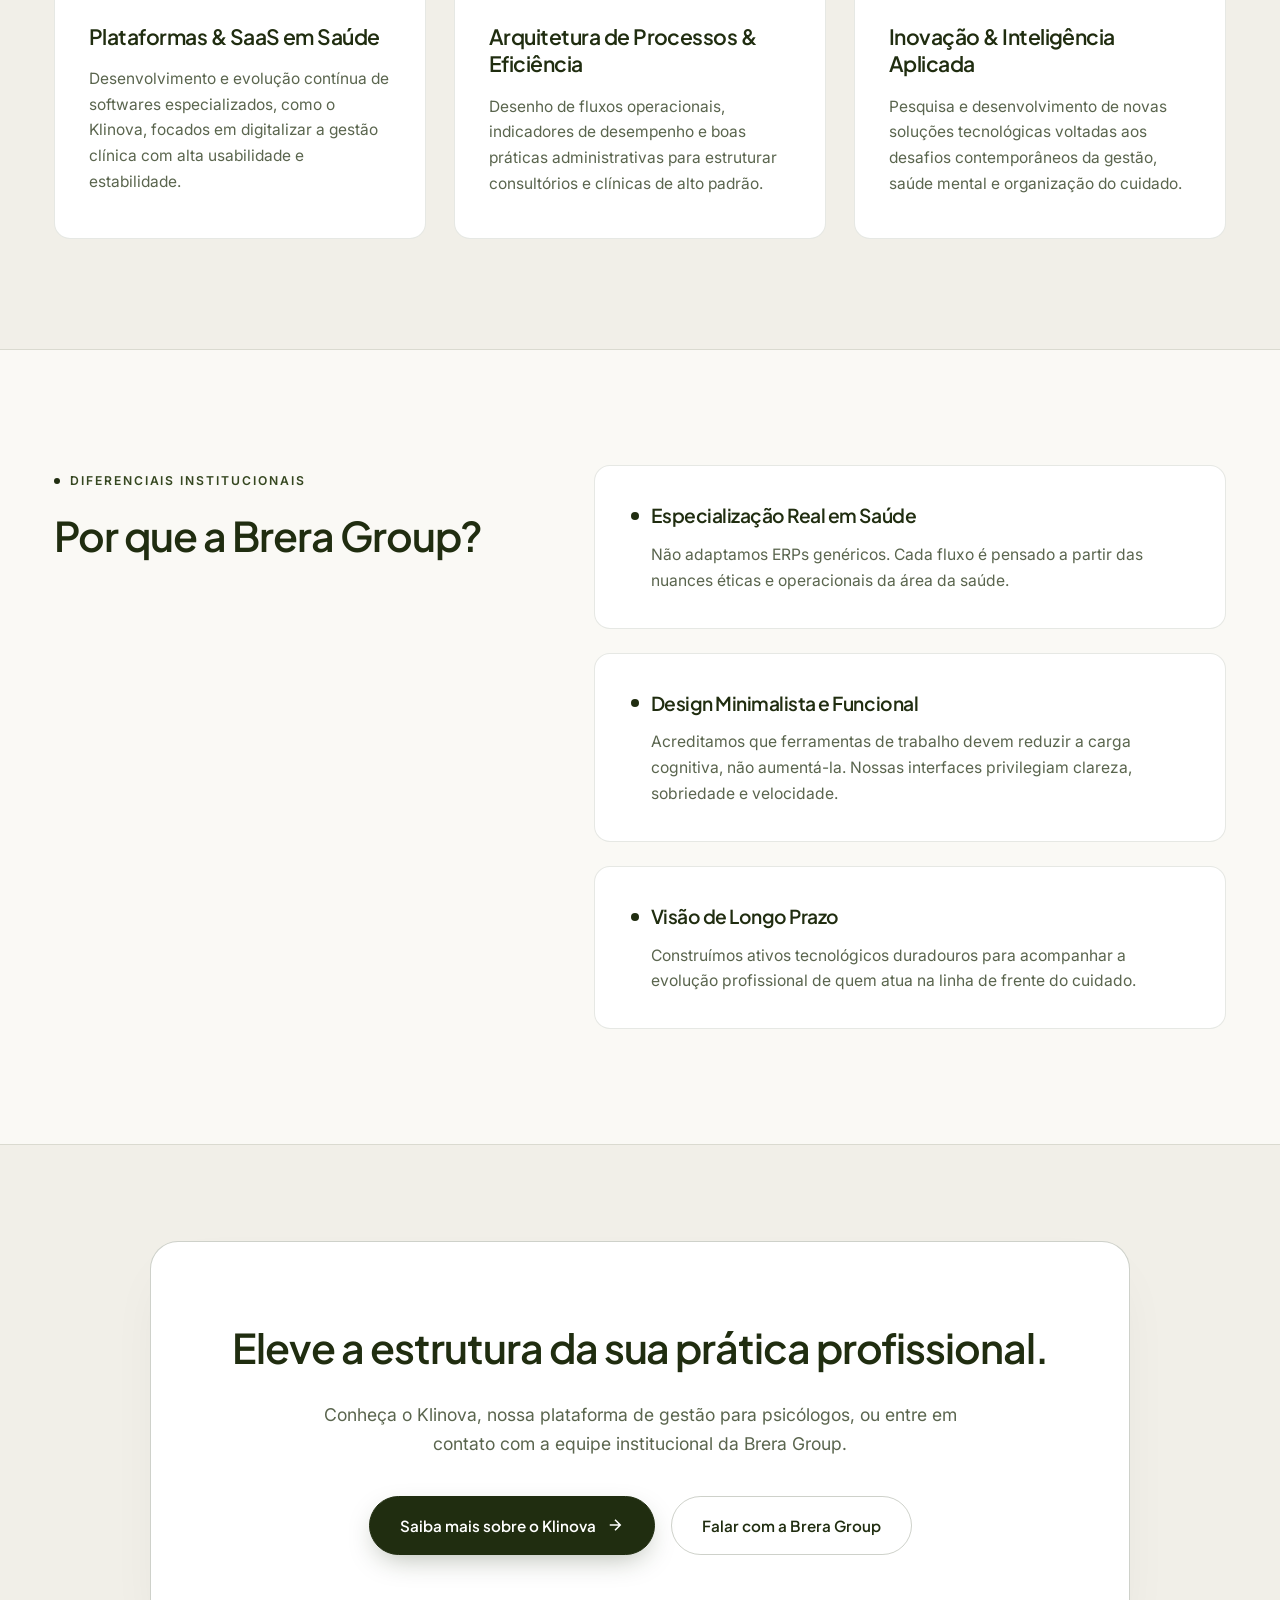
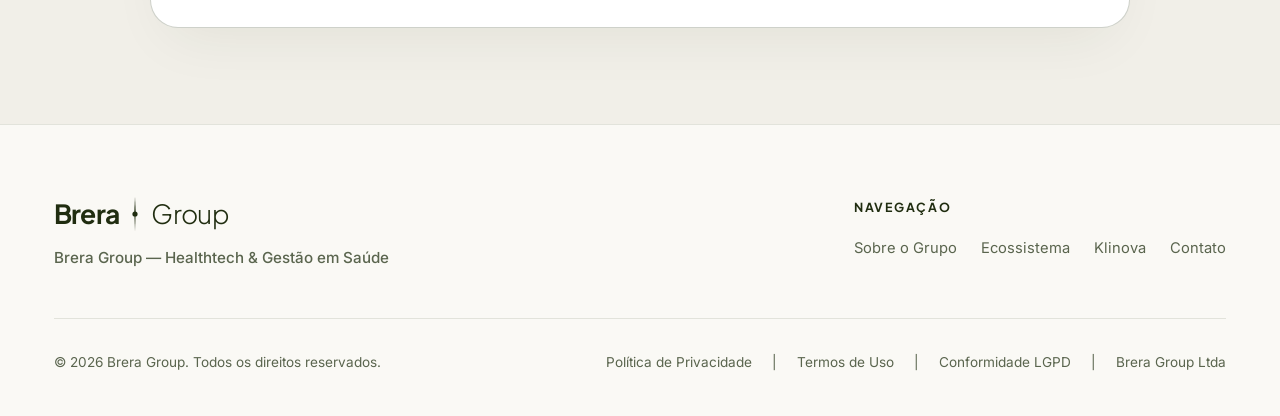
==== commit a0a49817: "Update index.html" ====
--- a/index.html
+++ b/index.html
@@ -1,340 +1,1299 @@
 <!DOCTYPE html>
-<html lang="pt-BR">
+<html lang="pt-BR" class="scroll-smooth">
 <head>
-    <meta charset="UTF-8">
-    <meta name="viewport" content="width=device-width, initial-scale=1.0">
-    <title>Brera Group | Corporate Wellness & Descompressão</title>
-    
-    <!-- Tipografia de Alta Gama: Playfair (Serifada) e Montserrat (Moderna) -->
-    <link rel="preconnect" href="https://fonts.googleapis.com">
-    <link rel="preconnect" href="https://fonts.gstatic.com" crossorigin>
-    <link href="https://fonts.googleapis.com/css2?family=Montserrat:wght@300;400;500;600&family=Playfair+Display:wght@400;600;700&display=swap" rel="stylesheet">
-    
-    <link rel="stylesheet" href="css/style.css">
+  <meta charset="UTF-8" />
+  <meta name="viewport" content="width=device-width, initial-scale=1.0" />
+  <title>Brera Group — Healthtech & Gestão em Saúde</title>
+  <meta name="description" content="A Brera Group desenvolve infraestrutura digital, metodologias de governança e soluções de software como o Klinova para elevar o padrão da gestão em saúde." />
+  
+  <!-- Google Fonts: Plus Jakarta Sans & Instrument Serif para contraste editorial sofisticado -->
+  <link rel="preconnect" href="https://fonts.googleapis.com">
+  <link rel="preconnect" href="https://fonts.gstatic.com" crossorigin>
+  <link href="https://fonts.googleapis.com/css2?family=Inter:wght@300;400;500;600&family=Plus+Jakarta+Sans:wght@300;400;500;600;700&display=swap" rel="stylesheet">
+
+  <style>
+    :root {
+      --brera-dark: #202d10;
+      --brera-deep: #151e0a;
+      --brera-olive: #354720;
+      --brera-muted: #5a654e;
+      --brera-light-bg: #faf9f5;
+      --brera-surface: #ffffff;
+      --brera-subtle: #f1efe8;
+      --brera-border: rgba(32, 45, 16, 0.11);
+      --brera-border-strong: rgba(32, 45, 16, 0.22);
+      --brera-gold: #c5b386;
+      --radius-sm: 8px;
+      --radius-md: 16px;
+      --radius-lg: 24px;
+      --transition: all 0.35s cubic-bezier(0.16, 1, 0.3, 1);
+    }
+
+    * {
+      margin: 0;
+      padding: 0;
+      box-sizing: border-box;
+    }
+
+    html {
+      scroll-behavior: smooth;
+      font-size: 16px;
+    }
+
+    body {
+      font-family: 'Inter', -apple-system, BlinkMacSystemFont, sans-serif;
+      background-color: var(--brera-light-bg);
+      color: var(--brera-dark);
+      line-height: 1.65;
+      -webkit-font-smoothing: antialiased;
+      overflow-x: hidden;
+    }
+
+    h1, h2, h3, h4, .brand-font {
+      font-family: 'Plus Jakarta Sans', sans-serif;
+      letter-spacing: -0.025em;
+      color: var(--brera-dark);
+    }
+
+    a {
+      text-decoration: none;
+      color: inherit;
+      transition: var(--transition);
+    }
+
+    ul {
+      list-style: none;
+    }
+
+    .container {
+      width: 100%;
+      max-width: 1220px;
+      margin: 0 auto;
+      padding: 0 24px;
+    }
+
+    /* ==========================================
+       LOGO VETORIAL FIEL À MARCA BRERA GROUP
+       ========================================== */
+    .brera-logo {
+      display: inline-flex;
+      align-items: center;
+      gap: 10px;
+      font-family: 'Plus Jakarta Sans', sans-serif;
+      font-size: 1.65rem;
+      line-height: 1;
+      color: var(--brera-dark);
+      user-select: none;
+    }
+
+    .brera-logo .logo-bold {
+      font-weight: 700;
+      letter-spacing: -0.03em;
+    }
+
+    .brera-logo .logo-light {
+      font-weight: 300;
+      letter-spacing: -0.02em;
+    }
+
+    .brera-logo .logo-divider {
+      width: 12px;
+      height: 34px;
+      display: flex;
+      align-items: center;
+      justify-content: center;
+    }
+
+    /* Caso prefira usar o arquivo PNG diretamente, basta descomentar a classe abaixo */
+    .brera-logo-img {
+      height: 38px;
+      width: auto;
+      display: block;
+    }
+
+    /* ==========================================
+       HEADER / NAVEGAÇÃO
+       ========================================== */
+    .navbar {
+      position: fixed;
+      top: 0;
+      left: 0;
+      width: 100%;
+      z-index: 1000;
+      background: rgba(250, 249, 245, 0.86);
+      backdrop-filter: blur(16px);
+      -webkit-backdrop-filter: blur(16px);
+      border-bottom: 1px solid var(--brera-border);
+      transition: var(--transition);
+    }
+
+    .navbar-inner {
+      display: flex;
+      align-items: center;
+      justify-content: space-between;
+      height: 84px;
+    }
+
+    .nav-links {
+      display: flex;
+      align-items: center;
+      gap: 36px;
+    }
+
+    .nav-links a {
+      font-size: 0.92rem;
+      font-weight: 500;
+      color: var(--brera-muted);
+      position: relative;
+    }
+
+    .nav-links a:hover {
+      color: var(--brera-dark);
+    }
+
+    .nav-cta {
+      display: inline-flex;
+      align-items: center;
+      gap: 8px;
+      padding: 11px 22px;
+      border-radius: 999px;
+      background-color: var(--brera-dark);
+      color: #ffffff !important;
+      font-size: 0.88rem;
+      font-weight: 500;
+      border: 1px solid var(--brera-dark);
+    }
+
+    .nav-cta:hover {
+      background-color: var(--brera-olive);
+      transform: translateY(-1px);
+    }
+
+    .mobile-toggle {
+      display: none;
+      background: none;
+      border: none;
+      color: var(--brera-dark);
+      cursor: pointer;
+      padding: 8px;
+    }
+
+    /* ==========================================
+       COMPONENTES GERAIS (EYEBROW, BOTÕES)
+       ========================================== */
+    .eyebrow {
+      display: inline-flex;
+      align-items: center;
+      gap: 10px;
+      font-size: 0.76rem;
+      font-weight: 600;
+      text-transform: uppercase;
+      letter-spacing: 0.16em;
+      color: var(--brera-olive);
+      margin-bottom: 20px;
+    }
+
+    .eyebrow::before {
+      content: "";
+      display: inline-block;
+      width: 6px;
+      height: 6px;
+      border-radius: 50%;
+      background-color: var(--brera-dark);
+    }
+
+    .btn-group {
+      display: flex;
+      flex-wrap: wrap;
+      align-items: center;
+      gap: 16px;
+    }
+
+    .btn {
+      display: inline-flex;
+      align-items: center;
+      justify-content: center;
+      gap: 10px;
+      padding: 16px 30px;
+      border-radius: 999px;
+      font-family: 'Plus Jakarta Sans', sans-serif;
+      font-size: 0.95rem;
+      font-weight: 600;
+      cursor: pointer;
+      transition: var(--transition);
+    }
+
+    .btn-primary {
+      background-color: var(--brera-dark);
+      color: #ffffff;
+      border: 1px solid var(--brera-dark);
+      box-shadow: 0 10px 28px -8px rgba(32, 45, 16, 0.35);
+    }
+
+    .btn-primary:hover {
+      background-color: var(--brera-olive);
+      border-color: var(--brera-olive);
+      transform: translateY(-2px);
+      box-shadow: 0 14px 32px -6px rgba(32, 45, 16, 0.45);
+    }
+
+    .btn-secondary {
+      background-color: transparent;
+      color: var(--brera-dark);
+      border: 1px solid var(--brera-border-strong);
+    }
+
+    .btn-secondary:hover {
+      background-color: rgba(32, 45, 16, 0.05);
+      border-color: var(--brera-dark);
+      transform: translateY(-2px);
+    }
+
+    .btn-light {
+      background-color: #ffffff;
+      color: var(--brera-dark);
+      border: 1px solid #ffffff;
+    }
+
+    .btn-light:hover {
+      background-color: var(--brera-subtle);
+      transform: translateY(-2px);
+    }
+
+    .btn-outline-light {
+      background-color: transparent;
+      color: #ffffff;
+      border: 1px solid rgba(255, 255, 255, 0.28);
+    }
+
+    .btn-outline-light:hover {
+      background-color: rgba(255, 255, 255, 0.08);
+      border-color: #ffffff;
+      transform: translateY(-2px);
+    }
+
+    /* ==========================================
+       SESSÃO 1: HERO SECTION
+       ========================================== */
+    .hero {
+      position: relative;
+      padding: 175px 0 120px;
+      overflow: hidden;
+      border-bottom: 1px solid var(--brera-border);
+      background:
+        radial-gradient(circle at 85% 15%, rgba(32, 45, 16, 0.06) 0%, transparent 45%),
+        radial-gradient(circle at 10% 80%, rgba(197, 179, 134, 0.12) 0%, transparent 40%),
+        var(--brera-light-bg);
+    }
+
+    .hero-grid {
+      display: grid;
+      grid-template-columns: 1.15fr 0.85fr;
+      gap: 64px;
+      align-items: center;
+    }
+
+    .hero h1 {
+      font-size: clamp(2.35rem, 4.3vw, 3.85rem);
+      font-weight: 600;
+      line-height: 1.12;
+      margin-bottom: 28px;
+      color: var(--brera-dark);
+    }
+
+    .hero-subheadline {
+      font-size: clamp(1.05rem, 1.35vw, 1.2rem);
+      color: var(--brera-muted);
+      max-width: 640px;
+      margin-bottom: 42px;
+      font-weight: 400;
+    }
+
+    /* Elemento Arquitetônico Visual na Hero */
+    .hero-visual {
+      position: relative;
+      background: var(--brera-surface);
+      border: 1px solid var(--brera-border);
+      border-radius: var(--radius-lg);
+      padding: 36px;
+      box-shadow: 0 24px 60px -15px rgba(32, 45, 16, 0.08);
+    }
+
+    .hero-visual-header {
+      display: flex;
+      align-items: center;
+      justify-content: space-between;
+      padding-bottom: 24px;
+      margin-bottom: 24px;
+      border-bottom: 1px solid var(--brera-border);
+    }
+
+    .visual-tag {
+      font-size: 0.75rem;
+      font-weight: 600;
+      letter-spacing: 0.12em;
+      text-transform: uppercase;
+      color: var(--brera-muted);
+    }
+
+    .status-pill {
+      display: inline-flex;
+      align-items: center;
+      gap: 6px;
+      padding: 5px 12px;
+      border-radius: 999px;
+      background: rgba(32, 45, 16, 0.07);
+      font-size: 0.75rem;
+      font-weight: 600;
+      color: var(--brera-dark);
+    }
+
+    .status-pill span {
+      width: 6px;
+      height: 6px;
+      border-radius: 50%;
+      background: var(--brera-dark);
+    }
+
+    .visual-metrics {
+      display: grid;
+      grid-template-columns: 1fr 1fr;
+      gap: 16px;
+      margin-bottom: 20px;
+    }
+
+    .metric-card {
+      background: var(--brera-light-bg);
+      border: 1px solid var(--brera-border);
+      border-radius: var(--radius-md);
+      padding: 20px;
+    }
+
+    .metric-card small {
+      display: block;
+      font-size: 0.76rem;
+      color: var(--brera-muted);
+      margin-bottom: 8px;
+      text-transform: uppercase;
+      letter-spacing: 0.06em;
+    }
+
+    .metric-card strong {
+      font-family: 'Plus Jakarta Sans', sans-serif;
+      font-size: 1.15rem;
+      font-weight: 600;
+      color: var(--brera-dark);
+    }
+
+    .visual-Klinova-banner {
+      background: var(--brera-dark);
+      color: #ffffff;
+      border-radius: var(--radius-md);
+      padding: 22px 24px;
+      display: flex;
+      align-items: center;
+      justify-content: space-between;
+      gap: 16px;
+    }
+
+    .visual-Klinova-banner h4 {
+      color: #ffffff;
+      font-size: 1rem;
+      font-weight: 600;
+      margin-bottom: 4px;
+    }
+
+    .visual-Klinova-banner p {
+      font-size: 0.84rem;
+      color: rgba(255, 255, 255, 0.75);
+    }
+
+    /* ==========================================
+       SESSÃO 2: POSICIONAMENTO & TESE (QUEM SOMOS)
+       ========================================== */
+    .section {
+      padding: 115px 0;
+    }
+
+    .about-top {
+      display: grid;
+      grid-template-columns: 0.95fr 1.05fr;
+      gap: 64px;
+      align-items: start;
+      margin-bottom: 72px;
+    }
+
+    .section-title {
+      font-size: clamp(1.9rem, 3.2vw, 2.75rem);
+      font-weight: 600;
+      line-height: 1.18;
+    }
+
+    .about-text p {
+      font-size: 1.06rem;
+      color: var(--brera-muted);
+      margin-bottom: 22px;
+    }
+
+    .about-text p:last-child {
+      margin-bottom: 0;
+    }
+
+    .about-text strong {
+      color: var(--brera-dark);
+      font-weight: 600;
+    }
+
+    .pillars-grid {
+      display: grid;
+      grid-template-columns: repeat(3, 1fr);
+      gap: 28px;
+    }
+
+    .pillar-card {
+      background: var(--brera-surface);
+      border: 1px solid var(--brera-border);
+      border-radius: var(--radius-md);
+      padding: 36px 32px;
+      transition: var(--transition);
+      position: relative;
+    }
+
+    .pillar-card:hover {
+      transform: translateY(-4px);
+      border-color: var(--brera-border-strong);
+      box-shadow: 0 20px 40px -15px rgba(32, 45, 16, 0.07);
+    }
+
+    .pillar-icon {
+      width: 44px;
+      height: 44px;
+      border-radius: 12px;
+      background: var(--brera-subtle);
+      color: var(--brera-dark);
+      display: flex;
+      align-items: center;
+      justify-content: center;
+      margin-bottom: 24px;
+    }
+
+    .pillar-card h3 {
+      font-size: 1.22rem;
+      font-weight: 600;
+      margin-bottom: 12px;
+    }
+
+    .pillar-card p {
+      font-size: 0.96rem;
+      color: var(--brera-muted);
+    }
+
+    /* ==========================================
+       SESSÃO 3: LANÇAMENTO EM DESTAQUE — KLINOVA
+       ========================================== */
+    .klinova-section {
+      padding: 40px 0 115px;
+    }
+
+    .klinova-wrapper {
+      background: linear-gradient(145deg, var(--brera-dark) 0%, var(--brera-deep) 100%);
+      color: #ffffff;
+      border-radius: 32px;
+      padding: 76px 68px;
+      position: relative;
+      overflow: hidden;
+      box-shadow: 0 32px 80px -20px rgba(21, 30, 10, 0.45);
+    }
+
+    .klinova-wrapper::before {
+      content: "";
+      position: absolute;
+      top: -180px;
+      right: -180px;
+      width: 520px;
+      height: 520px;
+      border-radius: 50%;
+      background: radial-gradient(circle, rgba(197, 179, 134, 0.18) 0%, transparent 70%);
+      pointer-events: none;
+    }
+
+    .launch-badge {
+      display: inline-flex;
+      align-items: center;
+      gap: 8px;
+      padding: 7px 16px;
+      border-radius: 999px;
+      background: rgba(197, 179, 134, 0.16);
+      border: 1px solid rgba(197, 179, 134, 0.4);
+      color: var(--brera-gold);
+      font-size: 0.74rem;
+      font-weight: 600;
+      letter-spacing: 0.15em;
+      text-transform: uppercase;
+      margin-bottom: 26px;
+    }
+
+    .klinova-header {
+      max-width: 780px;
+      margin-bottom: 52px;
+    }
+
+    .klinova-header h2 {
+      color: #ffffff;
+      font-size: clamp(2.1rem, 3.6vw, 3.1rem);
+      font-weight: 600;
+      margin-bottom: 18px;
+    }
+
+    .klinova-subheadline {
+      font-size: 1.2rem;
+      color: rgba(255, 255, 255, 0.9);
+      font-weight: 500;
+      margin-bottom: 22px;
+    }
+
+    .klinova-description {
+      font-size: 1.02rem;
+      color: rgba(255, 255, 255, 0.74);
+      line-height: 1.75;
+    }
+
+    .klinova-deliverables {
+      display: grid;
+      grid-template-columns: repeat(3, 1fr);
+      gap: 24px;
+      margin-bottom: 48px;
+    }
+
+    .deliverable-item {
+      background: rgba(255, 255, 255, 0.05);
+      border: 1px solid rgba(255, 255, 255, 0.12);
+      border-radius: var(--radius-md);
+      padding: 30px 28px;
+      backdrop-filter: blur(8px);
+      transition: var(--transition);
+    }
+
+    .deliverable-item:hover {
+      background: rgba(255, 255, 255, 0.08);
+      border-color: rgba(197, 179, 134, 0.45);
+      transform: translateY(-3px);
+    }
+
+    .deliverable-item h3 {
+      color: #ffffff;
+      font-size: 1.12rem;
+      font-weight: 600;
+      margin-bottom: 12px;
+      display: flex;
+      align-items: center;
+      gap: 10px;
+    }
+
+    .deliverable-item h3 span {
+      color: var(--brera-gold);
+      font-size: 0.9rem;
+    }
+
+    .deliverable-item p {
+      font-size: 0.93rem;
+      color: rgba(255, 255, 255, 0.72);
+      line-height: 1.65;
+    }
+
+    .klinova-footer {
+      display: flex;
+      align-items: center;
+      justify-content: space-between;
+      flex-wrap: wrap;
+      gap: 24px;
+      padding-top: 32px;
+      border-top: 1px solid rgba(255, 255, 255, 0.12);
+    }
+
+    .klinova-url-hint {
+      font-size: 0.88rem;
+      color: rgba(255, 255, 255, 0.6);
+    }
+
+    /* ==========================================
+       SESSÃO 4: ECOSSISTEMA DE ATUAÇÃO
+       ========================================== */
+    .ecosystem-section {
+      padding: 110px 0;
+      background-color: var(--brera-subtle);
+      border-top: 1px solid var(--brera-border);
+      border-bottom: 1px solid var(--brera-border);
+    }
+
+    .section-header-centered {
+      max-width: 680px;
+      margin-bottom: 64px;
+    }
+
+    .ecosystem-grid {
+      display: grid;
+      grid-template-columns: repeat(3, 1fr);
+      gap: 28px;
+    }
+
+    .eco-card {
+      background: var(--brera-surface);
+      border: 1px solid var(--brera-border);
+      border-radius: var(--radius-md);
+      padding: 42px 34px;
+      display: flex;
+      flex-direction: column;
+      justify-content: space-between;
+      transition: var(--transition);
+    }
+
+    .eco-card:hover {
+      transform: translateY(-5px);
+      border-color: var(--brera-dark);
+      box-shadow: 0 22px 44px -16px rgba(32, 45, 16, 0.1);
+    }
+
+    .eco-number {
+      font-family: 'Plus Jakarta Sans', sans-serif;
+      font-size: 0.82rem;
+      font-weight: 700;
+      color: var(--brera-olive);
+      letter-spacing: 0.12em;
+      padding-bottom: 24px;
+      margin-bottom: 24px;
+      border-bottom: 1px solid var(--brera-border);
+      display: flex;
+      align-items: center;
+      justify-content: space-between;
+    }
+
+    .eco-card h3 {
+      font-size: 1.32rem;
+      font-weight: 600;
+      margin-bottom: 16px;
+      line-height: 1.3;
+    }
+
+    .eco-card p {
+      font-size: 0.97rem;
+      color: var(--brera-muted);
+    }
+
+    /* ==========================================
+       SESSÃO 5: DIFERENCIAIS INSTITUCIONAIS
+       ========================================== */
+    .diff-section {
+      padding: 115px 0;
+    }
+
+    .diff-layout {
+      display: grid;
+      grid-template-columns: 0.85fr 1.15fr;
+      gap: 72px;
+      align-items: start;
+    }
+
+    .diff-sticky {
+      position: sticky;
+      top: 120px;
+    }
+
+    .diff-list {
+      display: flex;
+      flex-direction: column;
+      gap: 24px;
+    }
+
+    .diff-item {
+      background: var(--brera-surface);
+      border: 1px solid var(--brera-border);
+      border-radius: var(--radius-md);
+      padding: 34px 36px;
+      transition: var(--transition);
+    }
+
+    .diff-item:hover {
+      border-color: var(--brera-border-strong);
+      box-shadow: 0 14px 30px -12px rgba(32, 45, 16, 0.06);
+    }
+
+    .diff-item h3 {
+      font-size: 1.2rem;
+      font-weight: 600;
+      margin-bottom: 10px;
+      display: flex;
+      align-items: center;
+      gap: 12px;
+    }
+
+    .diff-item h3::before {
+      content: "";
+      width: 8px;
+      height: 8px;
+      border-radius: 50%;
+      background-color: var(--brera-dark);
+      flex-shrink: 0;
+    }
+
+    .diff-item p {
+      font-size: 0.98rem;
+      color: var(--brera-muted);
+      padding-left: 20px;
+    }
+
+    /* ==========================================
+       SESSÃO 6: CHAMADA FINAL (CTA) & RODAPÉ
+       ========================================== */
+    .cta-section {
+      padding: 96px 0;
+      background: var(--brera-subtle);
+      border-top: 1px solid var(--brera-border);
+    }
+
+    .cta-box {
+      background: var(--brera-surface);
+      border: 1px solid var(--brera-border-strong);
+      border-radius: 28px;
+      padding: 72px 64px;
+      text-align: center;
+      max-width: 980px;
+      margin: 0 auto;
+      box-shadow: 0 24px 60px -20px rgba(32, 45, 16, 0.08);
+    }
+
+    .cta-box h2 {
+      font-size: clamp(1.95rem, 3.2vw, 2.75rem);
+      font-weight: 600;
+      margin-bottom: 18px;
+    }
+
+    .cta-box p {
+      font-size: 1.1rem;
+      color: var(--brera-muted);
+      max-width: 640px;
+      margin: 0 auto 38px;
+    }
+
+    .cta-box .btn-group {
+      justify-content: center;
+    }
+
+    /* FOOTER */
+    .footer {
+      background-color: var(--brera-light-bg);
+      border-top: 1px solid var(--brera-border);
+      padding: 72px 0 42px;
+      font-size: 0.92rem;
+      color: var(--brera-muted);
+    }
+
+    .footer-top {
+      display: flex;
+      flex-wrap: wrap;
+      justify-content: space-between;
+      align-items: flex-start;
+      gap: 48px;
+      padding-bottom: 48px;
+      border-bottom: 1px solid var(--brera-border);
+    }
+
+    .footer-brand p {
+      margin-top: 14px;
+      font-size: 0.95rem;
+      color: var(--brera-muted);
+      font-weight: 500;
+    }
+
+    .footer-nav-group h4 {
+      font-size: 0.78rem;
+      text-transform: uppercase;
+      letter-spacing: 0.14em;
+      color: var(--brera-dark);
+      margin-bottom: 18px;
+    }
+
+    .footer-nav-links {
+      display: flex;
+      flex-wrap: wrap;
+      gap: 24px;
+    }
+
+    .footer-nav-links a:hover {
+      color: var(--brera-dark);
+      text-decoration: underline;
+    }
+
+    .footer-bottom {
+      padding-top: 32px;
+      display: flex;
+      flex-wrap: wrap;
+      justify-content: space-between;
+      align-items: center;
+      gap: 20px;
+      font-size: 0.85rem;
+    }
+
+    .footer-legal {
+      display: flex;
+      flex-wrap: wrap;
+      gap: 20px;
+    }
+
+    .footer-legal span,
+    .footer-legal a {
+      color: var(--brera-muted);
+    }
+
+    .footer-legal a:hover {
+      color: var(--brera-dark);
+    }
+
+    /* ==========================================
+       RESPONSIVIDADE (TABLET & MOBILE)
+       ========================================== */
+    @media (max-width: 992px) {
+      .hero-grid,
+      .about-top,
+      .diff-layout {
+        grid-template-columns: 1fr;
+        gap: 44px;
+      }
+
+      .pillars-grid,
+      .klinova-deliverables,
+      .ecosystem-grid {
+        grid-template-columns: 1fr;
+      }
+
+      .klinova-wrapper {
+        padding: 48px 32px;
+      }
+
+      .diff-sticky {
+        position: static;
+      }
+
+      .cta-box {
+        padding: 52px 28px;
+      }
+    }
+
+    @media (max-width: 768px) {
+      .nav-links {
+        display: none;
+        position: absolute;
+        top: 84px;
+        left: 0;
+        width: 100%;
+        background: var(--brera-surface);
+        flex-direction: column;
+        align-items: flex-start;
+        padding: 28px 24px;
+        gap: 20px;
+        border-bottom: 1px solid var(--brera-border);
+        box-shadow: 0 18px 36px rgba(0, 0, 0, 0.06);
+      }
+
+      .nav-links.active {
+        display: flex;
+      }
+
+      .mobile-toggle {
+        display: block;
+      }
+
+      .hero {
+        padding: 135px 0 80px;
+      }
+
+      .section,
+      .ecosystem-section,
+      .diff-section {
+        padding: 80px 0;
+      }
+
+      .btn-group {
+        flex-direction: column;
+        width: 100%;
+      }
+
+      .btn {
+        width: 100%;
+      }
+
+      .visual-metrics {
+        grid-template-columns: 1fr;
+      }
+    }
+  </style>
 </head>
 <body>
 
-    <!-- NAVBAR -->
-    <header class="navbar" id="navbar">
-        <div class="container nav-container">
-            <a href="#" class="logo">
-                <img src="logobg.png" alt="Brera Group Logo">
-            </a>
-            <nav class="nav-links">
-                <a href="#problema">O Problema</a>
-                <a href="#metodo">O Método</a>
-                <a href="#solucoes">Soluções B2B</a>
-                <a href="#diferenciais">Diferenciais</a>
-            </nav>
-            <a href="https://brera-qualificacao.vercel.app/" class="btn btn-outline" target="_blank">Agendar Diagnóstico</a>
-        </div>
-    </header>
-
-    <!-- SESSÃO 1: HERO SECTION -->
-    <section class="hero" id="home">
-        <div class="container hero-content fade-in">
-            <span class="badge">WELLNESS CORPORATIVO & DESCOMPRESSÃO DE ALTA PERFORMANCE</span>
-            <h1 class="headline">A clareza mental do seu líder é o maior ativo financeiro da sua empresa.</h1>
-            <h2 class="subheadline">O Brera Group é uma consultoria especializada em saúde mental preventiva para o ambiente corporativo. Integrando a Psicologia Organizacional e a Neurociência com metodologias de descompressão para combater o burnout, estimular a inovação e fortalecer a cultura de times e lideranças de alta performance.</h2>
-            
-            <div class="hero-actions">
-                <a href="https://brera-qualificacao.vercel.app/" class="btn btn-primary" target="_blank">Solicitar Reunião de Diagnóstico</a>
-                <p class="micro-copy">Reunião de 15 minutos e projeto customizado enviado em até 48 horas.</p>
+  <!-- ==================== HEADER ==================== -->
+  <header class="navbar">
+    <div class="container navbar-inner">
+      <a href="#" class="brera-logo" aria-label="Brera Group">
+        <!-- Caso queira usar o arquivo de imagem PNG na pasta do Github, descomente a linha abaixo: -->
+        <!-- <img src="Logo Marca Brera Group.png" alt="Brera Group" class="brera-logo-img" /> -->
+        <span class="logo-bold">Brera</span>
+        <span class="logo-divider" aria-hidden="true">
+          <svg width="10" height="34" viewBox="0 0 10 34" fill="none" xmlns="http://www.w3.org/2000/svg">
+            <path d="M5 0L5.7 14.5L5 34L4.3 14.5L5 0Z" fill="#202d10"/>
+            <circle cx="5" cy="17" r="2.6" fill="#202d10"/>
+          </svg>
+        </span>
+        <span class="logo-light">Group</span>
+      </a>
+
+      <button class="mobile-toggle" id="mobileToggle" aria-label="Abrir menu">
+        <svg width="26" height="26" viewBox="0 0 24 24" fill="none" stroke="currentColor" stroke-width="2">
+          <line x1="3" y1="6" x2="21" y2="6"></line>
+          <line x1="3" y1="12" x2="21" y2="12"></line>
+          <line x1="3" y1="18" x2="21" y2="18"></line>
+        </svg>
+      </button>
+
+      <nav class="nav-links" id="navLinks">
+        <a href="#sobre">Sobre o Grupo</a>
+        <a href="#ecossistema">Ecossistema</a>
+        <a href="#klinova">Klinova</a>
+        <a href="#diferenciais">Diferenciais</a>
+        <a href="https://www.breragroup.com.br/klinova" class="nav-cta">
+          Acessar Klinova
+          <svg width="15" height="15" viewBox="0 0 24 24" fill="none" stroke="currentColor" stroke-width="2">
+            <path d="M7 17L17 7M17 7H7M17 7V17"/>
+          </svg>
+        </a>
+      </nav>
+    </div>
+  </header>
+
+  <!-- ==================== SESSÃO 1: HERO SECTION ==================== -->
+  <section class="hero">
+    <div class="container hero-grid">
+      <div>
+        <div class="eyebrow">HEALTHTECH &amp; GESTÃO EM SAÚDE</div>
+        <h1>Inteligência estratégica e tecnologia proprietária para elevar o padrão da gestão em saúde.</h1>
+        <p class="hero-subheadline">
+          A Brera Group desenvolve infraestrutura digital, metodologias de governança e soluções de software para profissionais e organizações que enxergam a saúde com rigor técnico, previsibilidade e visão de futuro.
+        </p>
+        <div class="btn-group">
+          <a href="#klinova" class="btn btn-primary">
+            Conhecer o ecossistema
+            <svg width="18" height="18" viewBox="0 0 24 24" fill="none" stroke="currentColor" stroke-width="2">
+              <path d="M12 5v14M19 12l-7 7-7-7"/>
+            </svg>
+          </a>
+          <a href="https://www.breragroup.com.br/contato" class="btn btn-secondary">
+            Contato institucional
+          </a>
+        </div>
+      </div>
+
+      <!-- Painel Arquitetônico Institucional -->
+      <div class="hero-visual" aria-hidden="true">
+        <div class="hero-visual-header">
+          <span class="visual-tag">Infraestrutura &amp; Governança</span>
+          <span class="status-pill"><span></span> Ecossistema Ativo</span>
+        </div>
+        <div class="visual-metrics">
+          <div class="metric-card">
+            <small>Arquitetura</small>
+            <strong>Rigor Técnico &amp; LGPD</strong>
+          </div>
+          <div class="metric-card">
+            <small>Foco Operacional</small>
+            <strong>Previsibilidade Clínica</strong>
+          </div>
+          <div class="metric-card">
+            <small>Engenharia</small>
+            <strong>Software Proprietário</strong>
+          </div>
+          <div class="metric-card">
+            <small>Metodologia</small>
+            <strong>Gestão Escalável</strong>
+          </div>
+        </div>
+        <div class="visual-Klinova-banner">
+          <div>
+            <h4>Klinova — uma solução Brera Group</h4>
+            <p>Plataforma de gestão para psicólogos</p>
+          </div>
+          <a href="https://www.breragroup.com.br/klinova" style="color:#fff; opacity:0.9;">
+            <svg width="22" height="22" viewBox="0 0 24 24" fill="none" stroke="currentColor" stroke-width="2">
+              <path d="M5 12h14M12 5l7 7-7 7"/>
+            </svg>
+          </a>
+        </div>
+      </div>
+    </div>
+  </section>
+
+  <!-- ==================== SESSÃO 2: QUEM SOMOS ==================== -->
+  <section id="sobre" class="section">
+    <div class="container">
+      <div class="about-top">
+        <div>
+          <div class="eyebrow">SOBRE A BRERA GROUP</div>
+          <h2 class="section-title">Uma healthtech comprometida com o futuro da gestão em saúde.</h2>
+        </div>
+        <div class="about-text">
+          <p>
+            O setor da saúde não sofre por falta de excelência clínica, mas pela fragmentação operacional. Profissionais altamente qualificados perdem tempo, energia e margem de crescimento presos a processos manuais, ferramentas genéricas e desorganização administrativa.
+          </p>
+          <p>
+            A <strong>Brera Group</strong> nasceu para resolver essa assimetria. Atuamos como uma healthtech especializada em gestão em saúde, unindo engenharia de software, design funcional e inteligência de processos para transformar consultórios e operações de saúde em estruturas sólidas, seguras e escaláveis.
+          </p>
+        </div>
+      </div>
+
+      <!-- Pilares da Marca (3 Colunas) -->
+      <div class="pillars-grid">
+        <div class="pillar-card">
+          <div class="pillar-icon">
+            <svg width="22" height="22" viewBox="0 0 24 24" fill="none" stroke="currentColor" stroke-width="1.8">
+              <path d="M12 2L2 7l10 5 10-5-10-5zM2 17l10 5 10-5M2 12l10 5 10-5"/>
+            </svg>
+          </div>
+          <h3>Rigor &amp; Governança</h3>
+          <p>Estruturamos fluxos administrativos e financeiros que trazem clareza, controle e previsibilidade para a rotina em saúde.</p>
+        </div>
+
+        <div class="pillar-card">
+          <div class="pillar-icon">
+            <svg width="22" height="22" viewBox="0 0 24 24" fill="none" stroke="currentColor" stroke-width="1.8">
+              <rect x="2" y="3" width="20" height="14" rx="2" ry="2"></rect>
+              <line x1="8" y1="21" x2="16" y2="21"></line>
+              <line x1="12" y1="17" x2="12" y2="21"></line>
+            </svg>
+          </div>
+          <h3>Tecnologia Sob Medida</h3>
+          <p>Criamos plataformas desenhadas especificamente para as exigências reais da prática clínica — sem adaptações improvisadas.</p>
+        </div>
+
+        <div class="pillar-card">
+          <div class="pillar-icon">
+            <svg width="22" height="22" viewBox="0 0 24 24" fill="none" stroke="currentColor" stroke-width="1.8">
+              <path d="M12 22s8-4 8-10V5l-8-3-8 3v7c0 6 8 10 8 10z"/>
+            </svg>
+          </div>
+          <h3>Segurança &amp; Ética</h3>
+          <p>Operamos sob padrões estritos de privacidade, sigilo profissional e conformidade com a LGPD desde a arquitetura de cada sistema.</p>
+        </div>
+      </div>
+    </div>
+  </section>
+
+  <!-- ==================== SESSÃO 3: LANÇAMENTO KLINOVA ==================== -->
+  <section id="klinova" class="klinova-section">
+    <div class="container">
+      <div class="klinova-wrapper">
+        <div class="launch-badge">
+          <span>●</span> LANÇAMENTO OFICIAL
+        </div>
+
+        <div class="klinova-header">
+          <h2>Klinova — uma solução Brera Group</h2>
+          <p class="klinova-subheadline">
+            A plataforma de gestão desenvolvida para psicólogos que conduzem sua clínica com seriedade, excelência e autonomia.
+          </p>
+          <p class="klinova-description">
+            O Klinova marca o lançamento da nossa plataforma proprietária voltada exclusivamente para a realidade da Saúde Mental no País. Mais do que um sistema administrativo, o Klinova centraliza a operação dos seus atendimentos em um ambiente limpo, intuitivo e seguro — eliminando planilhas dispersas e devolvendo ao profissional o foco integral no atendimento clínico.
+          </p>
+        </div>
+
+        <div class="klinova-deliverables">
+          <div class="deliverable-item">
+            <h3><span>01.</span> Gestão Clínica Centralizada</h3>
+            <p>Organização estruturada de pacientes, agendamentos, histórico de sessões e registros documentais em um único lugar.</p>
+          </div>
+
+          <div class="deliverable-item">
+            <h3><span>02.</span> Controle Financeiro Claro</h3>
+            <p>Acompanhamento objetivo de honorários, sessões realizadas, pendências e previsibilidade de faturamento.</p>
+          </div>
+
+          <div class="deliverable-item">
+            <h3><span>03.</span> Ambiente Seguro e Minimalista</h3>
+            <p>Interface livre de ruídos visuais, projetada para proteger dados sensíveis e otimizar o tempo entre atendimentos.</p>
+          </div>
+        </div>
+
+        <div class="klinova-footer">
+          <a href="https://www.breragroup.com.br/klinova" class="btn btn-light">
+            Saiba mais
+            <svg width="18" height="18" viewBox="0 0 24 24" fill="none" stroke="currentColor" stroke-width="2">
+              <path d="M5 12h14M12 5l7 7-7 7"/>
+            </svg>
+          </a>
+          <span class="klinova-url-hint">Disponível em www.breragroup.com.br/klinova</span>
+        </div>
+      </div>
+    </div>
+  </section>
+
+  <!-- ==================== SESSÃO 4: ECOSSISTEMA DE ATUAÇÃO ==================== -->
+  <section id="ecossistema" class="ecosystem-section">
+    <div class="container">
+      <div class="section-header-centered">
+        <div class="eyebrow">NOSSAS FRENTES</div>
+        <h2 class="section-title">Soluções integradas para modernizar a operação em saúde.</h2>
+      </div>
+
+      <div class="ecosystem-grid">
+        <div class="eco-card">
+          <div>
+            <div class="eco-number">
+              <span>FRENTE 01</span>
+              <svg width="18" height="18" viewBox="0 0 24 24" fill="none" stroke="currentColor" stroke-width="1.8">
+                <polyline points="16 18 22 12 16 6"></polyline>
+                <polyline points="8 6 2 12 8 18"></polyline>
+              </svg>
             </div>
-
-            <div class="authority-seals">
-                <span>✓ Regulação Neurofisiológica</span>
-                <span>✓ Estímulo ao Córtex Pré-Frontal</span>
-                <span>✓ Presença & Coesão</span>
+            <h3>Plataformas &amp; SaaS em Saúde</h3>
+            <p>Desenvolvimento e evolução contínua de softwares especializados, como o Klinova, focados em digitalizar a gestão clínica com alta usabilidade e estabilidade.</p>
+          </div>
+        </div>
+
+        <div class="eco-card">
+          <div>
+            <div class="eco-number">
+              <span>FRENTE 02</span>
+              <svg width="18" height="18" viewBox="0 0 24 24" fill="none" stroke="currentColor" stroke-width="1.8">
+                <path d="M21 16V8a2 2 0 0 0-1-1.73l-7-4a2 2 0 0 0-2 0l-7 4A2 2 0 0 0 3 8v8a2 2 0 0 0 1 1.73l7 4a2 2 0 0 0 2 0l7-4A2 2 0 0 0 21 16z"></path>
+              </svg>
             </div>
-        </div>
-    </section>
-
-    <!-- SESSÃO 2: A DOR OCULTA -->
-    <section class="section bg-light" id="problema">
-        <div class="container">
-            <h2 class="section-title fade-in">O CUSTO DA EXAUSTÃO NO ALTO ESCALÃO</h2>
-            <p class="section-context fade-in">Em ambientes de alta pressão e decisões de milhões de reais, a fadiga mental não é apenas uma questão de bem-estar. Quando lideranças operam sob estresse crônico, a margem de lucro do negócio é comprometida.</p>
-            
-            <div class="grid-3 cards-impact">
-                <div class="card fade-in">
-                    <h3>Rigidez Cognitiva e Decisões Reativas</h3>
-                    <p><strong>O Sintoma:</strong> Sob estresse prolongado, a hiperativação da amígdala sequestra o cérebro executivo.</p>
-                    <p><strong>O Impacto:</strong> Líderes perdem a capacidade de inovação, adotam posturas defensivas e tomam decisões precipitadas ou excessivamente conservadoras.</p>
-                </div>
-                <div class="card fade-in">
-                    <h3>Ruído Operacional e Desalinhamento</h3>
-                    <p><strong>O Sintoma:</strong> Equipes sob pressão contínua operam sem segurança psicológica.</p>
-                    <p><strong>O Impacto:</strong> Microconflitos não resolvidos, falhas graves de comunicação e perda de coesão em momentos críticos de transição.</p>
-                </div>
-                <div class="card fade-in">
-                    <h3>O Ineficiente "Modo Passivo"</h3>
-                    <p><strong>O Sintoma:</strong> Dependência de palestras teóricas ou treinamentos institucionais que não motivam e nem resolvem conflitos.</p>
-                    <p><strong>O Impacto:</strong> Informação cognitiva pura não altera o estado fisiológico do sistema nervoso nem reduz os níveis de cortisol coletivo.</p>
-                </div>
+            <h3>Arquitetura de Processos &amp; Eficiência</h3>
+            <p>Desenho de fluxos operacionais, indicadores de desempenho e boas práticas administrativas para estruturar consultórios e clínicas de alto padrão.</p>
+          </div>
+        </div>
+
+        <div class="eco-card">
+          <div>
+            <div class="eco-number">
+              <span>FRENTE 03</span>
+              <svg width="18" height="18" viewBox="0 0 24 24" fill="none" stroke="currentColor" stroke-width="1.8">
+                <circle cx="12" cy="12" r="10"></circle>
+                <line x1="12" y1="8" x2="12" y2="12"></line>
+                <line x1="12" y1="16" x2="12.01" y2="16"></line>
+              </svg>
             </div>
-        </div>
-    </section>
-
-    <!-- SESSÃO 3: POR QUE O BRERA GROUP? -->
-    <section class="section bg-dark text-light" id="porque-brera">
-        <div class="container narrow fade-in">
-            <h2 class="section-title text-light">MUDANÇA DE ESTADO, NÃO APENAS TEORIA</h2>
-            <p class="persuasive-text">A maioria dos programas corporativos falha porque tenta resolver um problema biológico e comportamental com conteúdo teórico. Ensinar um executivo sobre o estresse não reduz a frequência cardíaca nem devolve a lucidez estratégica.</p>
-            <p class="persuasive-text">O <strong>Brera Group</strong> une os fundamentos da Psicologia Organizacional e da Neurociência com metodologias de Expressão Criativa e Experiência Sensorial para que haja mudanças reais no estado neurofisiológico do seu time.</p>
-        </div>
-    </section>
-
-    <!-- SESSÃO 4: O MÉTODO BRERA -->
-    <section class="section" id="metodo">
-        <div class="container">
-            <h2 class="section-title fade-in">A TRÍADE DE RESTAURAÇÃO DE ALTA PERFORMANCE</h2>
-            
-            <div class="method-pillars">
-                <div class="pillar fade-in">
-                    <div class="pillar-number">01</div>
-                    <div class="pillar-content">
-                        <h3>Regulação Neurofisiológica</h3>
-                        <p><strong>Foco:</strong> Desativação do estado de alerta crônico.</p>
-                        <p><strong>Entrega:</strong> Através de estímulos ambientais e práticas guiadas, induzimos o corpo e a mente ao estado parassimpático, reduzindo indicadores de cortisol e estresse crônico.</p>
-                    </div>
-                </div>
-                <div class="pillar fade-in">
-                    <div class="pillar-number">02</div>
-                    <div class="pillar-content">
-                        <h3>Estímulo ao Córtex Pré-Frontal</h3>
-                        <p><strong>Foco:</strong> Restabelecimento das Funções Executivas e Capacidade de Inovação.</p>
-                        <p><strong>Entrega:</strong> Aplicação de dinâmicas táteis-sensoriais e resolução neuro-criativa de problemas, liberando a mente analítica para voltar a enxergar saídas estratégicas.</p>
-                    </div>
-                </div>
-                <div class="pillar fade-in">
-                    <div class="pillar-number">03</div>
-                    <div class="pillar-content">
-                        <h3>Presença & Coesão</h3>
-                        <p><strong>Foco:</strong> Segurança Psicológica e Alinhamento de Lideranças.</p>
-                        <p><strong>Entrega:</strong> Criação de um ambiente seguro e estratégico fora da rotina, promovendo empatia operacional, alinhamento de visão e conexão autêntica entre diretores e equipes.</p>
-                    </div>
-                </div>
-            </div>
-        </div>
-    </section>
-
-    <!-- SESSÃO 5: SOLUÇÕES B2B -->
-    <section class="section bg-light" id="solucoes">
-        <div class="container">
-            <h2 class="section-title fade-in">FORMATOS EXECUTIVOS SOB MEDIDA</h2>
-            <p class="section-subtitle fade-in">Desenhados para a agenda e as necessidades específicas da sua empresa.</p>
-            
-            <div class="grid-2">
-                <div class="solution-box fade-in">
-                    <span class="solution-tag">Half-Day — 4 Horas</span>
-                    <h3>Executive Reset</h3>
-                    <p class="target"><strong>Público-Alvo:</strong> Diretorias, Conselhos e C-Level.</p>
-                    <p class="objective"><strong>Objetivo:</strong> Descompressão de altíssimo nível, clareza mental imediata e desativação da fadiga decisória.</p>
-                    <ul class="check-list">
-                        <li>Avaliação prévia de estresse e fadiga decisória do grupo.</li>
-                        <li>Dinâmicas de autorregulação neurofisiológica.</li>
-                        <li>Ambiente seguro de descompressão.</li>
-                        <li>Restabelecimento da clareza cognitiva.</li>
-                    </ul>
-                </div>
-
-                <div class="solution-box fade-in">
-                    <span class="solution-tag">Half-Day — 4 Horas</span>
-                    <h3>Team Energy & Flow</h3>
-                    <p class="target"><strong>Público-Alvo:</strong> Times, Departamentos e Gestão Intermediária.</p>
-                    <p class="objective"><strong>Objetivo:</strong> Integração de equipe, saúde mental preventiva e descompressão.</p>
-                    <ul class="check-list">
-                        <li>Estímulo direto à inovação e desbloqueio criativo.</li>
-                        <li>Fortalecimento da segurança psicológica.</li>
-                        <li>Dinâmicas tátil-sensoriais para redução do cortisol.</li>
-                        <li>Restabelecimento da motivação e engajamento.</li>
-                    </ul>
-                </div>
-
-                <div class="solution-box fade-in">
-                    <span class="solution-tag">Full-Day — 8 Horas</span>
-                    <h3>Strategic Flow & Culture</h3>
-                    <p class="target"><strong>Público-Alvo:</strong> Lideranças estendidas ou Equipes em transição.</p>
-                    <p class="objective"><strong>Objetivo:</strong> Alinhamento de cultura, planejamento estratégico e inteligência emocional.</p>
-                    <ul class="check-list">
-                        <li>Mapeamento de clima e alinhamento da visão.</li>
-                        <li>Módulos práticos de inteligência emocional corporativa.</li>
-                        <li>Experiência imersiva em dois blocos (desbloqueio + consolidação).</li>
-                        <li>Relatório de Fechamento com direcionamentos.</li>
-                    </ul>
-                </div>
-
-                <div class="solution-box highlight fade-in">
-                    <span class="solution-tag gold">Imersão de 2 a 3 Dias</span>
-                    <h3>Brera Corporate Retreat</h3>
-                    <p class="target"><strong>Público-Alvo:</strong> Convenções, encontros de sócios ou retiros de alta gestão.</p>
-                    <p class="objective"><strong>Objetivo:</strong> Transformação profunda, arquitetura de cultura e descompressão total.</p>
-                    <ul class="check-list">
-                        <li>Projeto exclusivo em ambientes externos de alto padrão.</li>
-                        <li>Arquitetura completa da experiência (cronograma, saúde mental preventiva).</li>
-                        <li>Curadoria sensorial e desbloqueio de inovação.</li>
-                        <li>Projeto construído sob consulta com a diretoria.</li>
-                    </ul>
-                </div>
-            </div>
-        </div>
-    </section>
-
-    <!-- SESSÃO 6: PADRÃO TURNKEY -->
-    <section class="section" id="diferenciais">
-        <div class="container fade-in">
-            <h2 class="section-title">EXCELÊNCIA EM CADA DETALHE: O PADRÃO TURNKEY</h2>
-            <p class="section-subtitle">Sua empresa não precisa se preocupar com a produção. Entregamos a experiência pronta, do início ao fim.</p>
-            
-            <div class="grid-4 turnkey-features">
-                <div class="feature">
-                    <h4>Insumos & Materiais</h4>
-                    <p>Suportes e ferramentas criativas de nível profissional e estética impecável.</p>
-                </div>
-                <div class="feature">
-                    <h4>Curadoria Sonora & Olfativa</h4>
-                    <p>Estímulos com precisão neurocientífica para induzir o cérebro ao estado de Flow.</p>
-                </div>
-                <div class="feature">
-                    <h4>Gastronomia & Hospitality</h4>
-                    <p>Catering exclusivo, saudável e refinado, alinhado ao perfil do evento.</p>
-                </div>
-                <div class="feature">
-                    <h4>Parecer Técnico</h4>
-                    <p>Relatório executivo pós-evento com dados e recomendações para a diretoria.</p>
-                </div>
-            </div>
-        </div>
-    </section>
-
-    <!-- SESSÃO 7: ROI -->
-    <section class="section bg-light" id="roi">
-        <div class="container fade-in">
-            <h2 class="section-title">O IMPACTO DO BRERA GROUP NO SEU NEGÓCIO</h2>
-            
-            <div class="table-responsive">
-                <table class="roi-table">
-                    <thead>
-                        <tr>
-                            <th>Indicador</th>
-                            <th>Antes da Imersão Brera</th>
-                            <th>Após o Método Brera</th>
-                        </tr>
-                    </thead>
-                    <tbody>
-                        <tr>
-                            <td><strong>Tomada de Decisão</strong></td>
-                            <td>Reativa, impulsiva ou hesitante por fadiga.</td>
-                            <td class="positive">Lúcida, estratégica e fundamentada.</td>
-                        </tr>
-                        <tr>
-                            <td><strong>Clima da Liderança</strong></td>
-                            <td>Ruídos de comunicação e posturas defensivas.</td>
-                            <td class="positive">Segurança psicológica e coesão de time.</td>
-                        </tr>
-                        <tr>
-                            <td><strong>Ambiente de Trabalho</strong></td>
-                            <td>Alto cortisol coletivo e risco de burnout.</td>
-                            <td class="positive">Foco, clareza e autorregulação emocional.</td>
-                        </tr>
-                        <tr>
-                            <td><strong>Retorno Financeiro</strong></td>
-                            <td>Prejuízos com turnover e decisões erradas.</td>
-                            <td class="positive">Proteção da margem cognitiva e eficiência.</td>
-                        </tr>
-                    </tbody>
-                </table>
-            </div>
-        </div>
-    </section>
-
-    <!-- SESSÃO 8: PROCESSO DE CONTRATAÇÃO -->
-    <section class="section" id="contratacao">
-        <div class="container fade-in">
-            <h2 class="section-title">3 PASSOS PARA TRANSFORMAR O SEU TIME</h2>
-            
-            <div class="process-steps">
-                <div class="step">
-                    <div class="step-number">01</div>
-                    <h3>Diagnóstico (15 Min)</h3>
-                    <p>Alinhamento executivo para compreender o perfil da equipe e os gargalos operacionais.</p>
-                </div>
-                <div class="step-arrow">⟶</div>
-                <div class="step">
-                    <div class="step-number">02</div>
-                    <h3>Proposta Customizada</h3>
-                    <p>Envio de um projeto executivo sob medida em até 48h, com escopo e formato.</p>
-                </div>
-                <div class="step-arrow">⟶</div>
-                <div class="step">
-                    <div class="step-number">03</div>
-                    <h3>Execução Turnkey</h3>
-                    <p>Produção completa, aplicação in-company e entrega do Parecer Técnico.</p>
-                </div>
-            </div>
-        </div>
-    </section>
-
-    <!-- SESSÃO 9: FAQ -->
-    <section class="section bg-light" id="faq">
-        <div class="container narrow fade-in">
-            <h2 class="section-title">PERGUNTAS FREQUENTES</h2>
-            
-            <div class="accordion">
-                <div class="accordion-item">
-                    <button class="accordion-header">As soluções precisam ser realizadas fora da empresa?</button>
-                    <div class="accordion-content">
-                        <p>Não necessariamente. Oferecemos opções In-Company (realizadas dentro da sua própria estrutura ou sala de conselho) e opções de Imersões/Retiros Externos de 2 a 3 dias.</p>
-                    </div>
-                </div>
-                <div class="accordion-item">
-                    <button class="accordion-header">Qual é o impacto real da descompressão no resultado financeiro?</button>
-                    <div class="accordion-content">
-                        <p>Uma única decisão equivocada tomada por um executivo exausto pode custar milhões ao negócio. O custo de substituição de um líder de alto escalão por burnout pode chegar a 213% do seu salário anual. Restabelecer a clareza do C-Level é proteger o patrimônio da empresa.</p>
-                    </div>
-                </div>
-                <div class="accordion-item">
-                    <button class="accordion-header">O Brera Group cuida de toda a logística da imersão?</button>
-                    <div class="accordion-content">
-                        <p>Sim. Operamos no padrão Turnkey. Cuidamos de todos os materiais de alta gama, curadoria sensorial, ambientação e gastronomia. A sua equipe de RH/People não terá nenhuma sobrecarga operacional.</p>
-                    </div>
-                </div>
-            </div>
-        </div>
-    </section>
-
-    <!-- SESSÃO 10: FOOTER & CTA FINAL -->
-    <footer class="footer">
-        <div class="container footer-cta fade-in">
-            <h2>Sua liderança está pronta para operar com clareza máxima?</h2>
-            <p>Agende uma Reunião de Diagnóstico de 15 minutos e receba uma proposta customizada para o seu time em até 48 horas.</p>
-            <a href="https://brera-qualificacao.vercel.app/" class="btn btn-primary btn-large" target="_blank">Agendar Reunião de Diagnóstico</a>
-        </div>
-        
-        <div class="footer-bottom">
-            <div class="container grid-3">
-                <div class="footer-brand">
-                    <img src="logobg.png" alt="Brera Group" class="footer-logo">
-                    <p>Corporate Wellness, Descompressão & Alta Performance.</p>
-                </div>
-                <div class="footer-contact">
-                    <h4>Contato</h4>
-                    <p>E-mail: contato@breragroup.com.br</p>
-                    <p>Balneário Camboriú / SC<br>Atendimento In-Company Nacional.</p>
-                </div>
-                <div class="footer-social">
-    <h4>Conecte-se</h4>
-    <a href="https://www.instagram.com/breragroup" target="_blank">Instagram (@breragroup)</a>
-    <a href="https://www.linkedin.com/company/breragroup" target="_blank">LinkedIn (Brera Group)</a>
-</div>
-            </div>
-            <div class="copyright">
-                <p>&copy; 2026 Brera Group. Todos os direitos reservados.</p>
-            </div>
-        </div>
-    </footer>
-
-    <script src="js/main.js"></script>
+            <h3>Inovação &amp; Inteligência Aplicada</h3>
+            <p>Pesquisa e desenvolvimento de novas soluções tecnológicas voltadas aos desafios contemporâneos da gestão, saúde mental e organização do cuidado.</p>
+          </div>
+        </div>
+      </div>
+    </div>
+  </section>
+
+  <!-- ==================== SESSÃO 5: DIFERENCIAIS INSTITUCIONAIS ==================== -->
+  <section id="diferenciais" class="diff-section">
+    <div class="container diff-layout">
+      <div class="diff-sticky">
+        <div class="eyebrow">DIFERENCIAIS INSTITUCIONAIS</div>
+        <h2 class="section-title">Por que a Brera Group?</h2>
+      </div>
+
+      <div class="diff-list">
+        <div class="diff-item">
+          <h3>Especialização Real em Saúde</h3>
+          <p>Não adaptamos ERPs genéricos. Cada fluxo é pensado a partir das nuances éticas e operacionais da área da saúde.</p>
+        </div>
+
+        <div class="diff-item">
+          <h3>Design Minimalista e Funcional</h3>
+          <p>Acreditamos que ferramentas de trabalho devem reduzir a carga cognitiva, não aumentá-la. Nossas interfaces privilegiam clareza, sobriedade e velocidade.</p>
+        </div>
+
+        <div class="diff-item">
+          <h3>Visão de Longo Prazo</h3>
+          <p>Construímos ativos tecnológicos duradouros para acompanhar a evolução profissional de quem atua na linha de frente do cuidado.</p>
+        </div>
+      </div>
+    </div>
+  </section>
+
+  <!-- ==================== SESSÃO 6: CHAMADA FINAL & RODAPÉ ==================== -->
+  <section class="cta-section">
+    <div class="container">
+      <div class="cta-box">
+        <h2>Eleve a estrutura da sua prática profissional.</h2>
+        <p>
+          Conheça o Klinova, nossa plataforma de gestão para psicólogos, ou entre em contato com a equipe institucional da Brera Group.
+        </p>
+        <div class="btn-group">
+          <a href="https://www.breragroup.com.br/klinova" class="btn btn-primary">
+            Saiba mais sobre o Klinova
+            <svg width="18" height="18" viewBox="0 0 24 24" fill="none" stroke="currentColor" stroke-width="2">
+              <path d="M5 12h14M12 5l7 7-7 7"/>
+            </svg>
+          </a>
+          <a href="https://www.breragroup.com.br/contato" class="btn btn-secondary">
+            Falar com a Brera Group
+          </a>
+        </div>
+      </div>
+    </div>
+  </section>
+
+  <footer class="footer">
+    <div class="container">
+      <div class="footer-top">
+        <div class="footer-brand">
+          <a href="#" class="brera-logo" aria-label="Brera Group">
+            <span class="logo-bold">Brera</span>
+            <span class="logo-divider" aria-hidden="true">
+              <svg width="10" height="34" viewBox="0 0 10 34" fill="none" xmlns="http://www.w3.org/2000/svg">
+                <path d="M5 0L5.7 14.5L5 34L4.3 14.5L5 0Z" fill="#202d10"/>
+                <circle cx="5" cy="17" r="2.6" fill="#202d10"/>
+              </svg>
+            </span>
+            <span class="logo-light">Group</span>
+          </a>
+          <p>Brera Group — Healthtech &amp; Gestão em Saúde</p>
+        </div>
+
+        <div class="footer-nav-group">
+          <h4>Navegação</h4>
+          <div class="footer-nav-links">
+            <a href="#sobre">Sobre o Grupo</a>
+            <a href="#ecossistema">Ecossistema</a>
+            <a href="https://www.breragroup.com.br/klinova">Klinova</a>
+            <a href="https://www.breragroup.com.br/contato">Contato</a>
+          </div>
+        </div>
+      </div>
+
+      <div class="footer-bottom">
+        <div>© 2026 Brera Group. Todos os direitos reservados.</div>
+        <div class="footer-legal">
+          <a href="#">Política de Privacidade</a>
+          <span>|</span>
+          <a href="#">Termos de Uso</a>
+          <span>|</span>
+          <a href="#">Conformidade LGPD</a>
+          <span>|</span>
+          <span>Brera Group Ltda</span>
+        </div>
+      </div>
+    </div>
+  </footer>
+
+  <!-- Script para Menu Mobile -->
+  <script>
+    const mobileToggle = document.getElementById('mobileToggle');
+    const navLinks = document.getElementById('navLinks');
+
+    mobileToggle.addEventListener('click', () => {
+      navLinks.classList.toggle('active');
+    });
+
+    document.querySelectorAll('.nav-links a').forEach(link => {
+      link.addEventListener('click', () => {
+        navLinks.classList.remove('active');
+      });
+    });
+  </script>
 </body>
 </html>
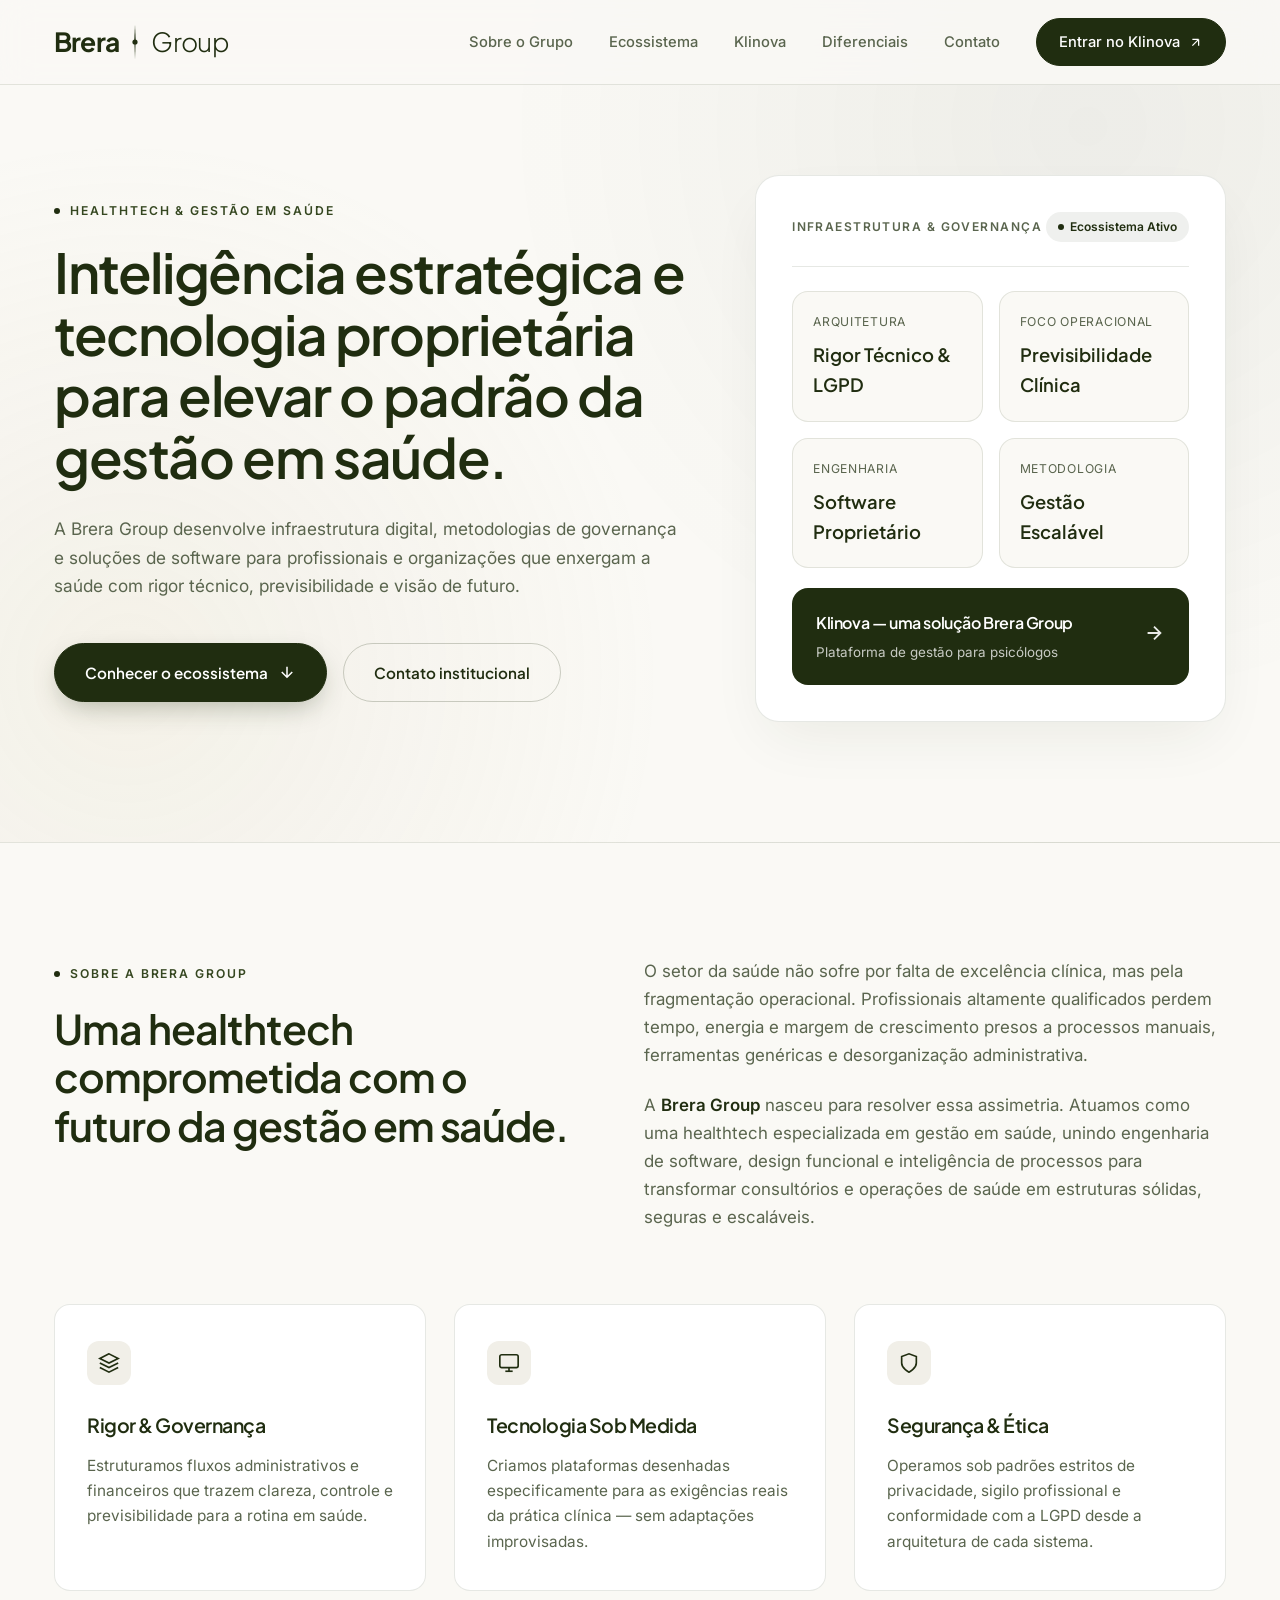
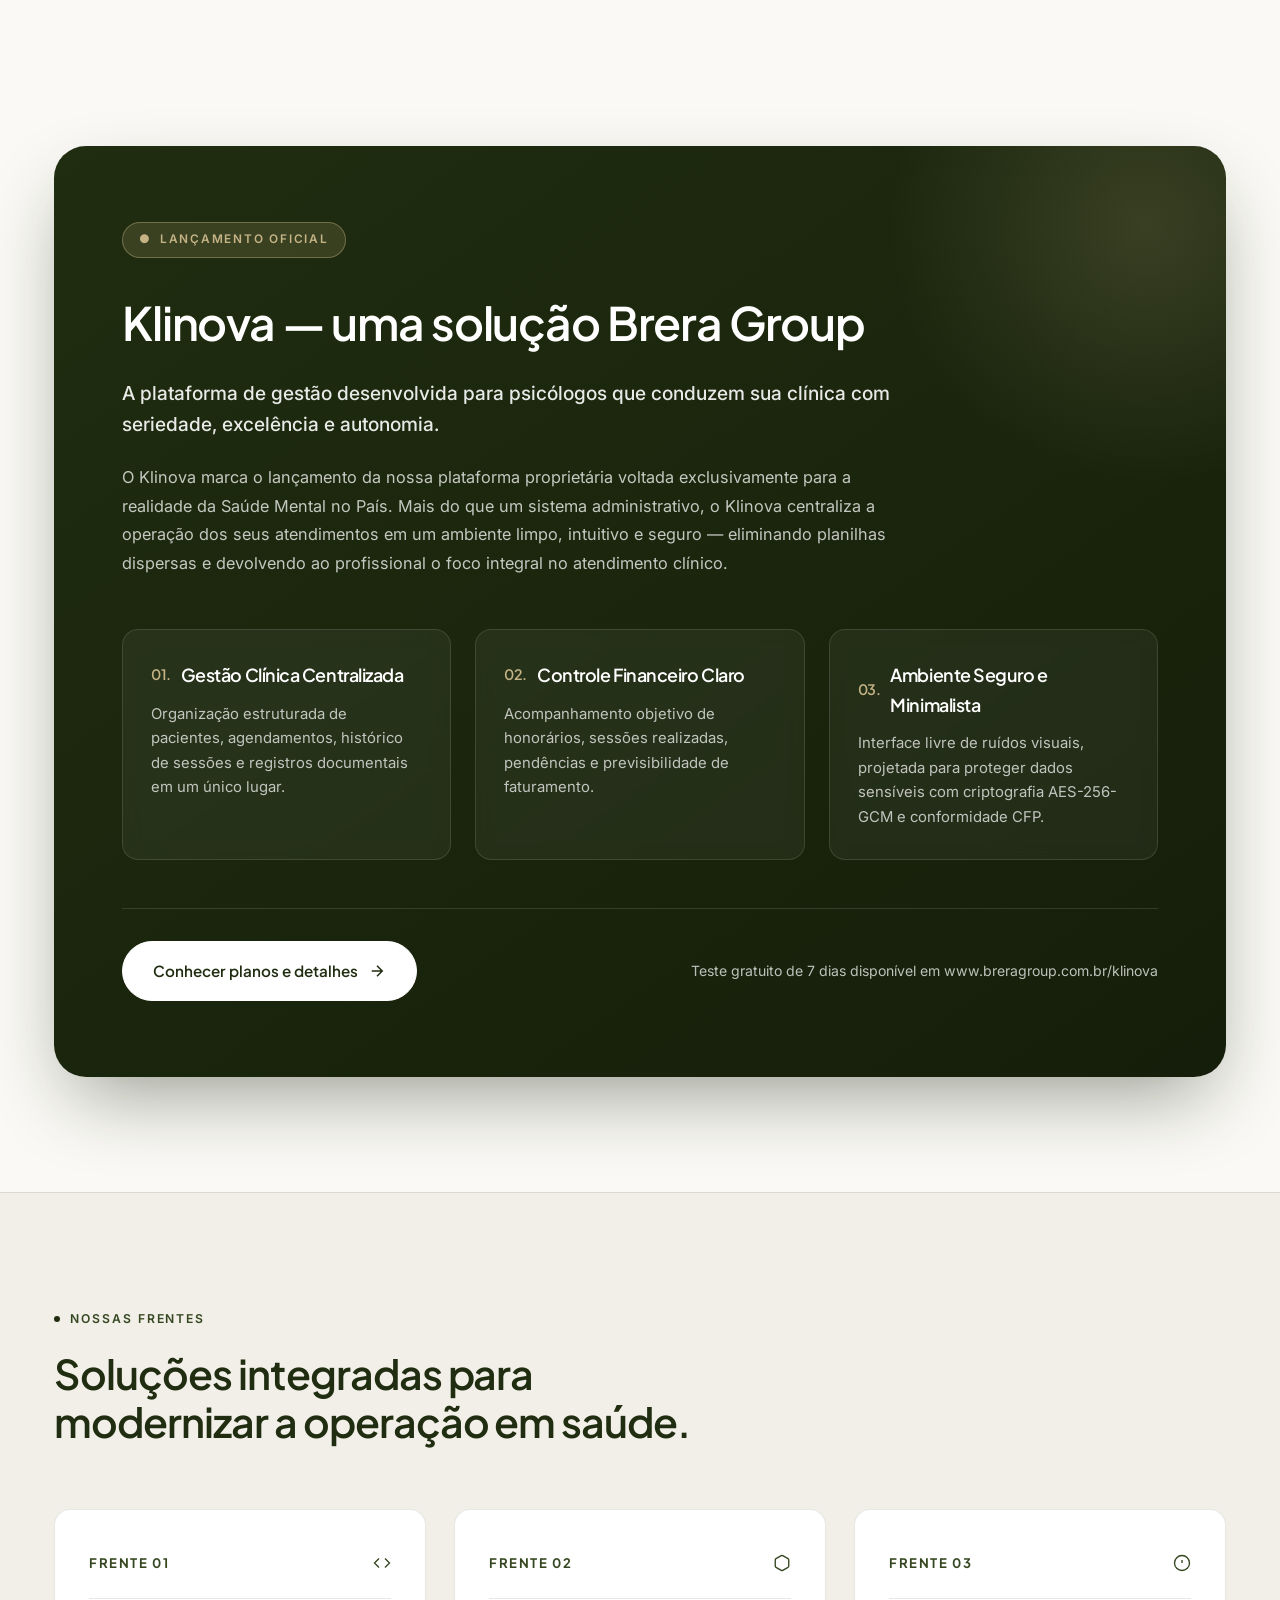
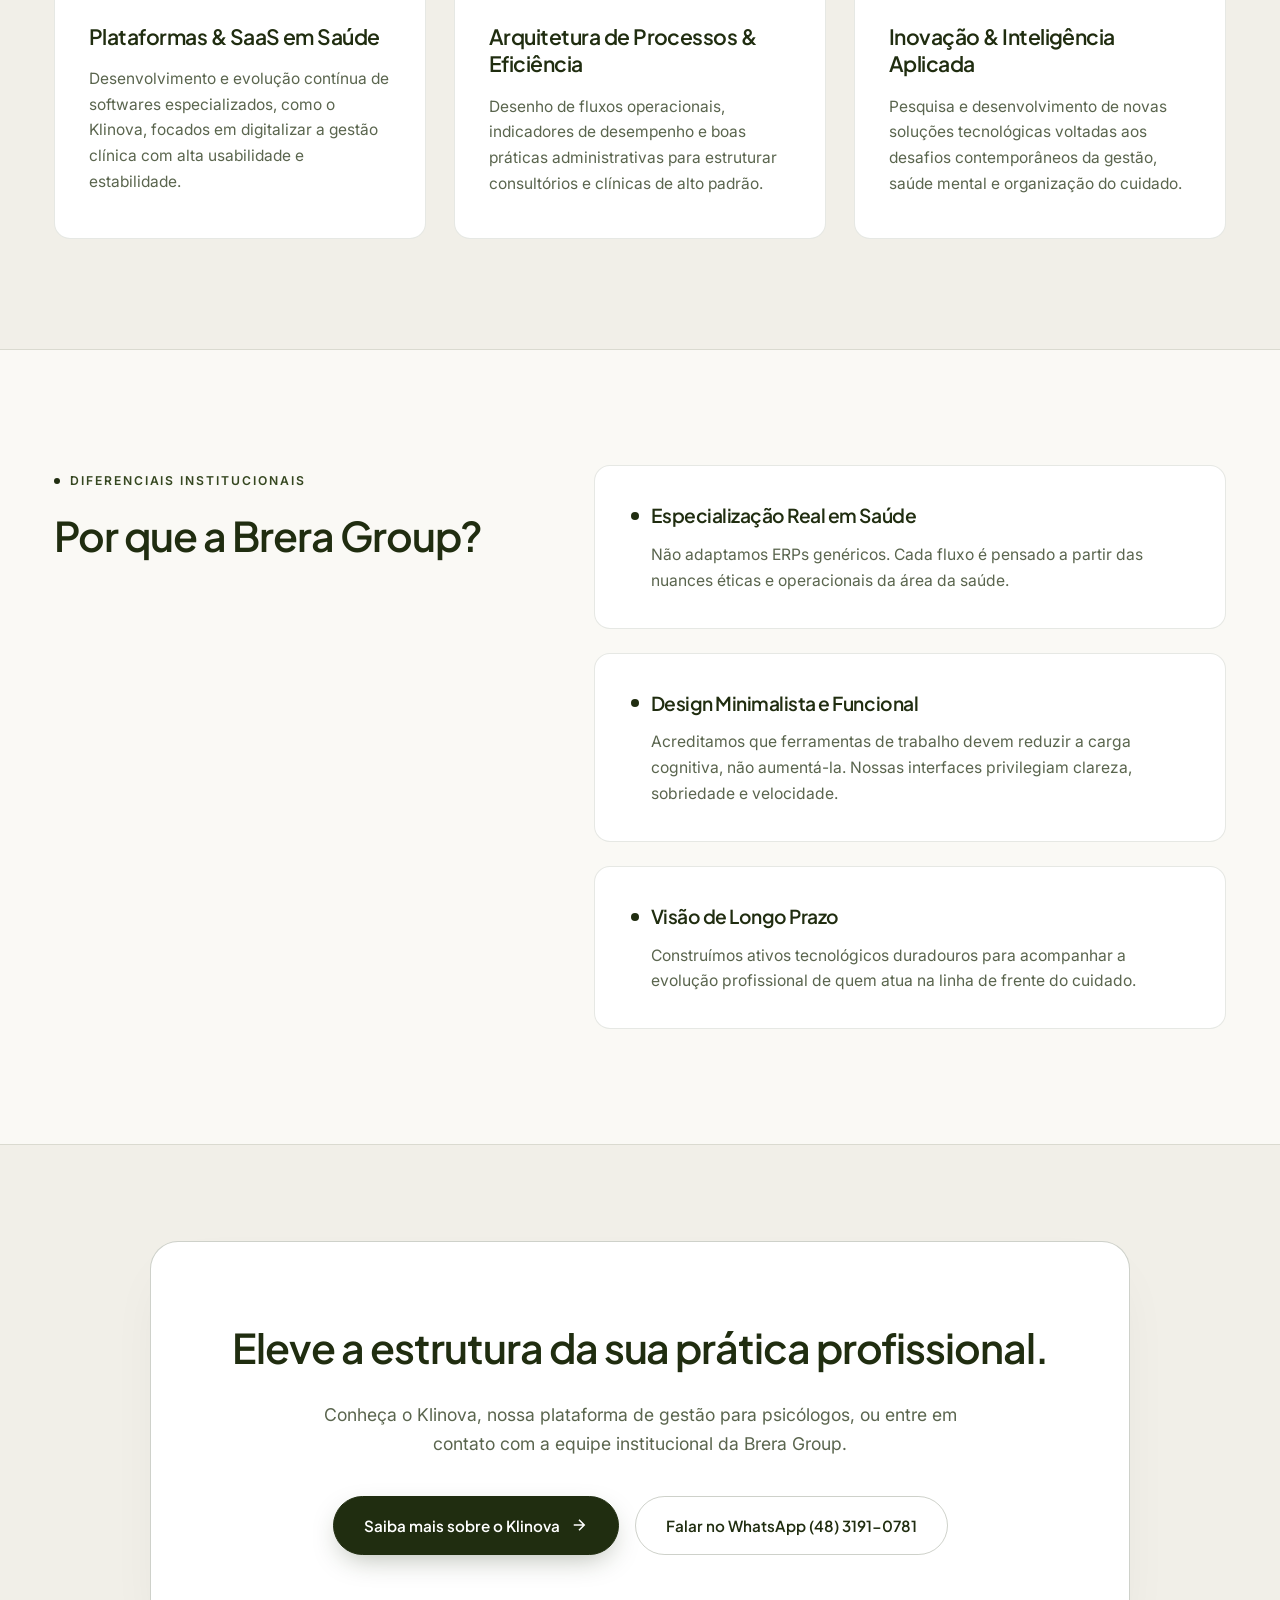
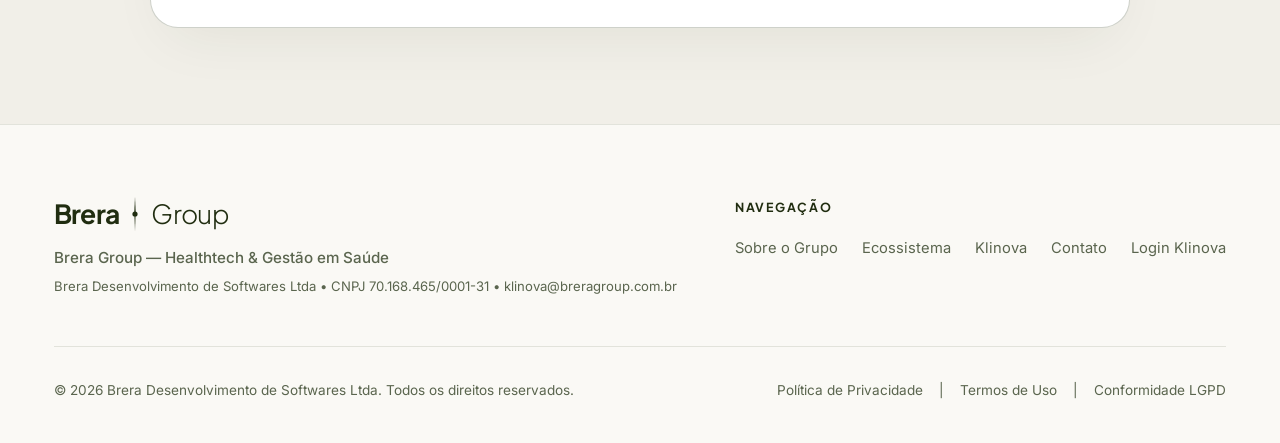
==== commit 66b2c23f: "Update Google Fonts and modify footer links" ====
--- a/index.html
+++ b/index.html
@@ -6,7 +6,7 @@
   <title>Brera Group — Healthtech & Gestão em Saúde</title>
   <meta name="description" content="A Brera Group desenvolve infraestrutura digital, metodologias de governança e soluções de software como o Klinova para elevar o padrão da gestão em saúde." />
   
-  <!-- Google Fonts: Plus Jakarta Sans & Instrument Serif para contraste editorial sofisticado -->
+  <!-- Google Fonts: Plus Jakarta Sans & Inter -->
   <link rel="preconnect" href="https://fonts.googleapis.com">
   <link rel="preconnect" href="https://fonts.gstatic.com" crossorigin>
   <link href="https://fonts.googleapis.com/css2?family=Inter:wght@300;400;500;600&family=Plus+Jakarta+Sans:wght@300;400;500;600;700&display=swap" rel="stylesheet">
@@ -104,13 +104,6 @@
       justify-content: center;
     }
 
-    /* Caso prefira usar o arquivo PNG diretamente, basta descomentar a classe abaixo */
-    .brera-logo-img {
-      height: 38px;
-      width: auto;
-      display: block;
-    }
-
     /* ==========================================
        HEADER / NAVEGAÇÃO
        ========================================== */
@@ -260,18 +253,6 @@
       transform: translateY(-2px);
     }
 
-    .btn-outline-light {
-      background-color: transparent;
-      color: #ffffff;
-      border: 1px solid rgba(255, 255, 255, 0.28);
-    }
-
-    .btn-outline-light:hover {
-      background-color: rgba(255, 255, 255, 0.08);
-      border-color: #ffffff;
-      transform: translateY(-2px);
-    }
-
     /* ==========================================
        SESSÃO 1: HERO SECTION
        ========================================== */
@@ -309,7 +290,6 @@
       font-weight: 400;
     }
 
-    /* Elemento Arquitetônico Visual na Hero */
     .hero-visual {
       position: relative;
       background: var(--brera-surface);
@@ -394,6 +374,12 @@
       align-items: center;
       justify-content: space-between;
       gap: 16px;
+      transition: var(--transition);
+    }
+
+    .visual-Klinova-banner:hover {
+      background: var(--brera-olive);
+      transform: translateY(-2px);
     }
 
     .visual-Klinova-banner h4 {
@@ -613,7 +599,7 @@
 
     .klinova-url-hint {
       font-size: 0.88rem;
-      color: rgba(255, 255, 255, 0.6);
+      color: rgba(255, 255, 255, 0.72);
     }
 
     /* ==========================================
@@ -805,6 +791,13 @@
       font-weight: 500;
     }
 
+    .footer-brand small {
+      display: block;
+      margin-top: 6px;
+      font-size: 0.82rem;
+      color: var(--brera-muted);
+    }
+
     .footer-nav-group h4 {
       font-size: 0.78rem;
       text-transform: uppercase;
@@ -837,7 +830,7 @@
     .footer-legal {
       display: flex;
       flex-wrap: wrap;
-      gap: 20px;
+      gap: 16px;
     }
 
     .footer-legal span,
@@ -847,6 +840,7 @@
 
     .footer-legal a:hover {
       color: var(--brera-dark);
+      text-decoration: underline;
     }
 
     /* ==========================================
@@ -933,9 +927,7 @@
   <!-- ==================== HEADER ==================== -->
   <header class="navbar">
     <div class="container navbar-inner">
-      <a href="#" class="brera-logo" aria-label="Brera Group">
-        <!-- Caso queira usar o arquivo de imagem PNG na pasta do Github, descomente a linha abaixo: -->
-        <!-- <img src="Logo Marca Brera Group.png" alt="Brera Group" class="brera-logo-img" /> -->
+      <a href="https://www.breragroup.com.br" class="brera-logo" aria-label="Brera Group">
         <span class="logo-bold">Brera</span>
         <span class="logo-divider" aria-hidden="true">
           <svg width="10" height="34" viewBox="0 0 10 34" fill="none" xmlns="http://www.w3.org/2000/svg">
@@ -957,10 +949,11 @@
       <nav class="nav-links" id="navLinks">
         <a href="#sobre">Sobre o Grupo</a>
         <a href="#ecossistema">Ecossistema</a>
-        <a href="#klinova">Klinova</a>
+        <a href="https://www.breragroup.com.br/klinova">Klinova</a>
         <a href="#diferenciais">Diferenciais</a>
-        <a href="https://www.breragroup.com.br/klinova" class="nav-cta">
-          Acessar Klinova
+        <a href="https://www.breragroup.com.br/contato">Contato</a>
+        <a href="https://klinova.breragroup.com.br" target="_blank" rel="noopener noreferrer" class="nav-cta">
+          Entrar no Klinova
           <svg width="15" height="15" viewBox="0 0 24 24" fill="none" stroke="currentColor" stroke-width="2">
             <path d="M7 17L17 7M17 7H7M17 7V17"/>
           </svg>
@@ -992,7 +985,7 @@
       </div>
 
       <!-- Painel Arquitetônico Institucional -->
-      <div class="hero-visual" aria-hidden="true">
+      <div class="hero-visual">
         <div class="hero-visual-header">
           <span class="visual-tag">Infraestrutura &amp; Governança</span>
           <span class="status-pill"><span></span> Ecossistema Ativo</span>
@@ -1015,17 +1008,17 @@
             <strong>Gestão Escalável</strong>
           </div>
         </div>
-        <div class="visual-Klinova-banner">
+        <a href="https://www.breragroup.com.br/klinova" class="visual-Klinova-banner">
           <div>
             <h4>Klinova — uma solução Brera Group</h4>
             <p>Plataforma de gestão para psicólogos</p>
           </div>
-          <a href="https://www.breragroup.com.br/klinova" style="color:#fff; opacity:0.9;">
+          <span style="color:#fff; opacity:0.9;">
             <svg width="22" height="22" viewBox="0 0 24 24" fill="none" stroke="currentColor" stroke-width="2">
               <path d="M5 12h14M12 5l7 7-7 7"/>
             </svg>
-          </a>
-        </div>
+          </span>
+        </a>
       </div>
     </div>
   </section>
@@ -1116,18 +1109,20 @@
 
           <div class="deliverable-item">
             <h3><span>03.</span> Ambiente Seguro e Minimalista</h3>
-            <p>Interface livre de ruídos visuais, projetada para proteger dados sensíveis e otimizar o tempo entre atendimentos.</p>
+            <p>Interface livre de ruídos visuais, projetada para proteger dados sensíveis com criptografia AES-256-GCM e conformidade CFP.</p>
           </div>
         </div>
 
         <div class="klinova-footer">
-          <a href="https://www.breragroup.com.br/klinova" class="btn btn-light">
-            Saiba mais
-            <svg width="18" height="18" viewBox="0 0 24 24" fill="none" stroke="currentColor" stroke-width="2">
-              <path d="M5 12h14M12 5l7 7-7 7"/>
-            </svg>
-          </a>
-          <span class="klinova-url-hint">Disponível em www.breragroup.com.br/klinova</span>
+          <div class="btn-group">
+            <a href="https://www.breragroup.com.br/klinova" class="btn btn-light">
+              Conhecer planos e detalhes
+              <svg width="18" height="18" viewBox="0 0 24 24" fill="none" stroke="currentColor" stroke-width="2">
+                <path d="M5 12h14M12 5l7 7-7 7"/>
+              </svg>
+            </a>
+          </div>
+          <span class="klinova-url-hint">Teste gratuito de 7 dias disponível em www.breragroup.com.br/klinova</span>
         </div>
       </div>
     </div>
@@ -1229,8 +1224,8 @@
               <path d="M5 12h14M12 5l7 7-7 7"/>
             </svg>
           </a>
-          <a href="https://www.breragroup.com.br/contato" class="btn btn-secondary">
-            Falar com a Brera Group
+          <a href="https://wa.me/554831910781?text=Ol%C3%A1!%20Gostaria%20de%20falar%20com%20a%20equipe%20institucional%20da%20Brera%20Group." target="_blank" rel="noopener noreferrer" class="btn btn-secondary">
+            Falar no WhatsApp (48) 3191-0781
           </a>
         </div>
       </div>
@@ -1241,7 +1236,7 @@
     <div class="container">
       <div class="footer-top">
         <div class="footer-brand">
-          <a href="#" class="brera-logo" aria-label="Brera Group">
+          <a href="https://www.breragroup.com.br" class="brera-logo" aria-label="Brera Group">
             <span class="logo-bold">Brera</span>
             <span class="logo-divider" aria-hidden="true">
               <svg width="10" height="34" viewBox="0 0 10 34" fill="none" xmlns="http://www.w3.org/2000/svg">
@@ -1252,6 +1247,7 @@
             <span class="logo-light">Group</span>
           </a>
           <p>Brera Group — Healthtech &amp; Gestão em Saúde</p>
+          <small>Brera Desenvolvimento de Softwares Ltda • CNPJ 70.168.465/0001-31 • klinova@breragroup.com.br</small>
         </div>
 
         <div class="footer-nav-group">
@@ -1261,20 +1257,19 @@
             <a href="#ecossistema">Ecossistema</a>
             <a href="https://www.breragroup.com.br/klinova">Klinova</a>
             <a href="https://www.breragroup.com.br/contato">Contato</a>
+            <a href="https://klinova.breragroup.com.br" target="_blank" rel="noopener noreferrer">Login Klinova</a>
           </div>
         </div>
       </div>
 
       <div class="footer-bottom">
-        <div>© 2026 Brera Group. Todos os direitos reservados.</div>
+        <div>© 2026 Brera Desenvolvimento de Softwares Ltda. Todos os direitos reservados.</div>
         <div class="footer-legal">
-          <a href="#">Política de Privacidade</a>
+          <a href="https://www.breragroup.com.br/privacidade#privacidade">Política de Privacidade</a>
           <span>|</span>
-          <a href="#">Termos de Uso</a>
+          <a href="https://www.breragroup.com.br/privacidade#termos">Termos de Uso</a>
           <span>|</span>
-          <a href="#">Conformidade LGPD</a>
-          <span>|</span>
-          <span>Brera Group Ltda</span>
+          <a href="https://www.breragroup.com.br/privacidade#lgpd">Conformidade LGPD</a>
         </div>
       </div>
     </div>
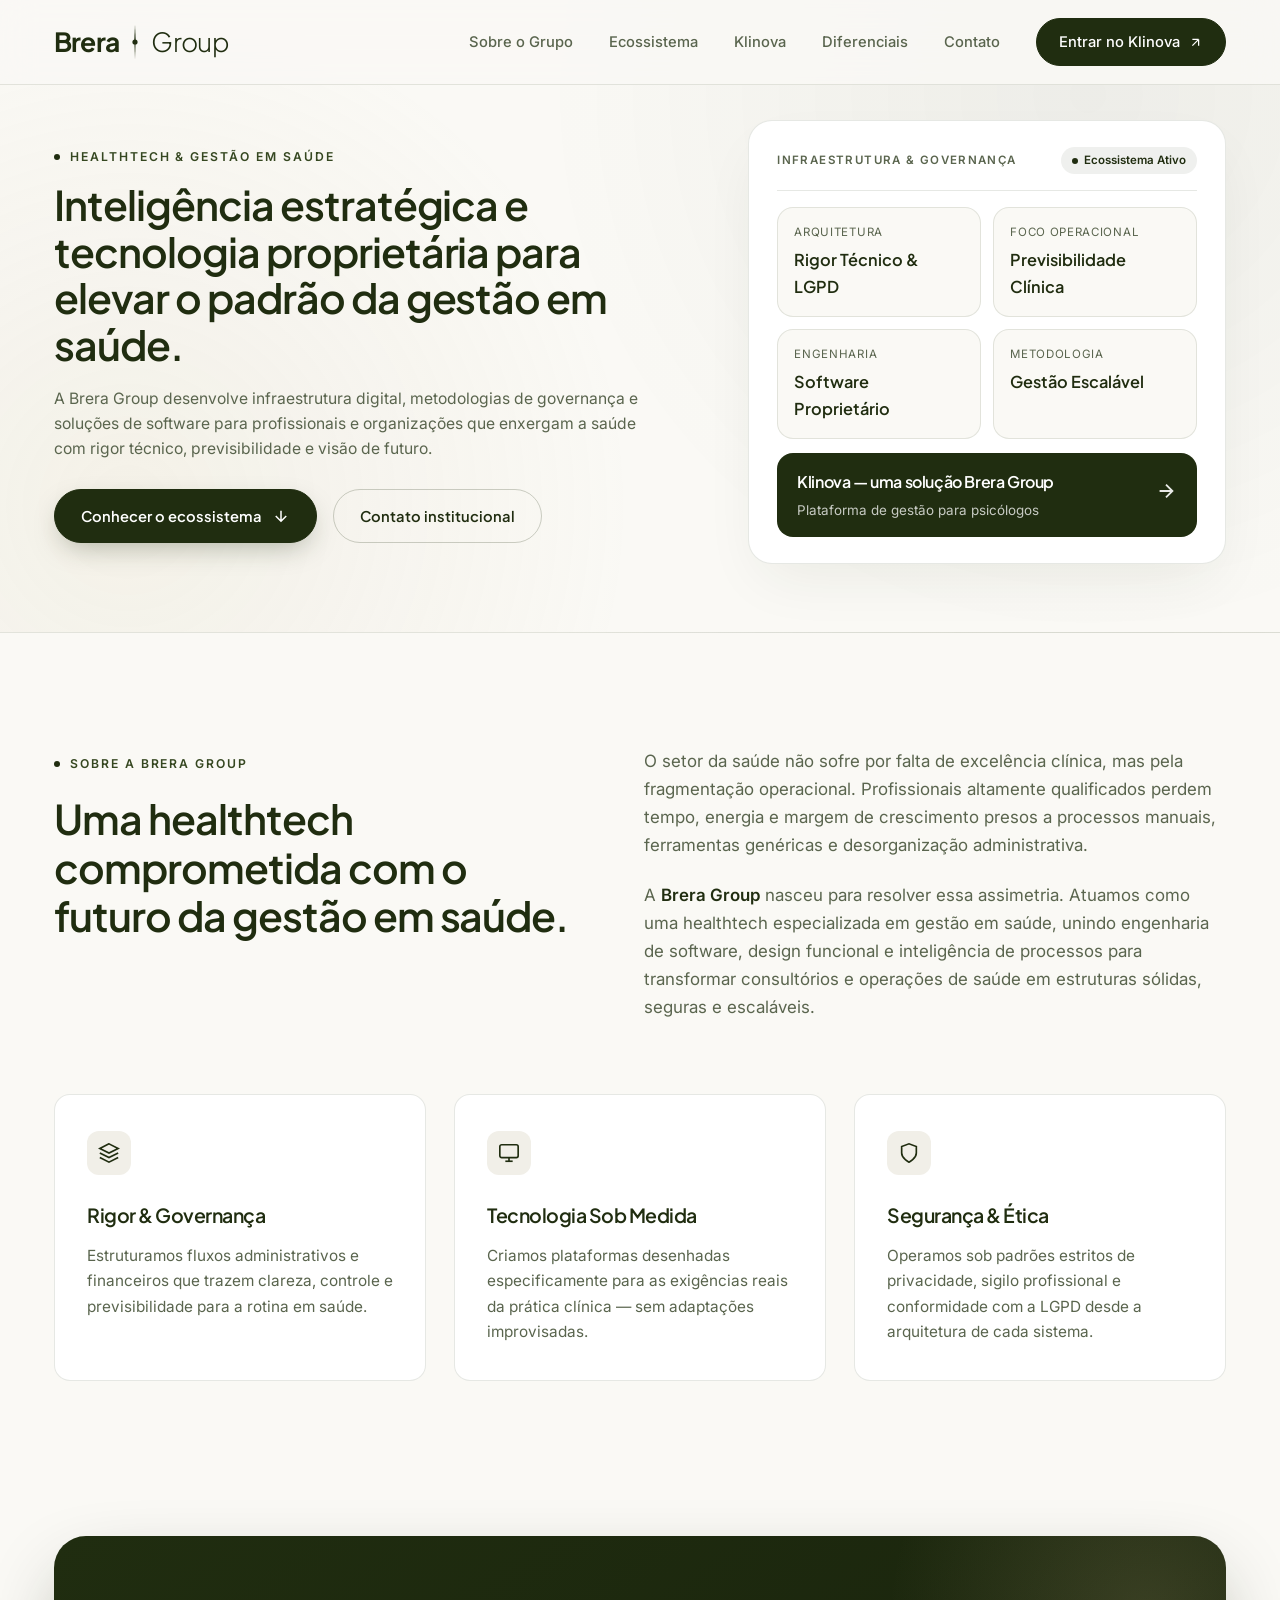
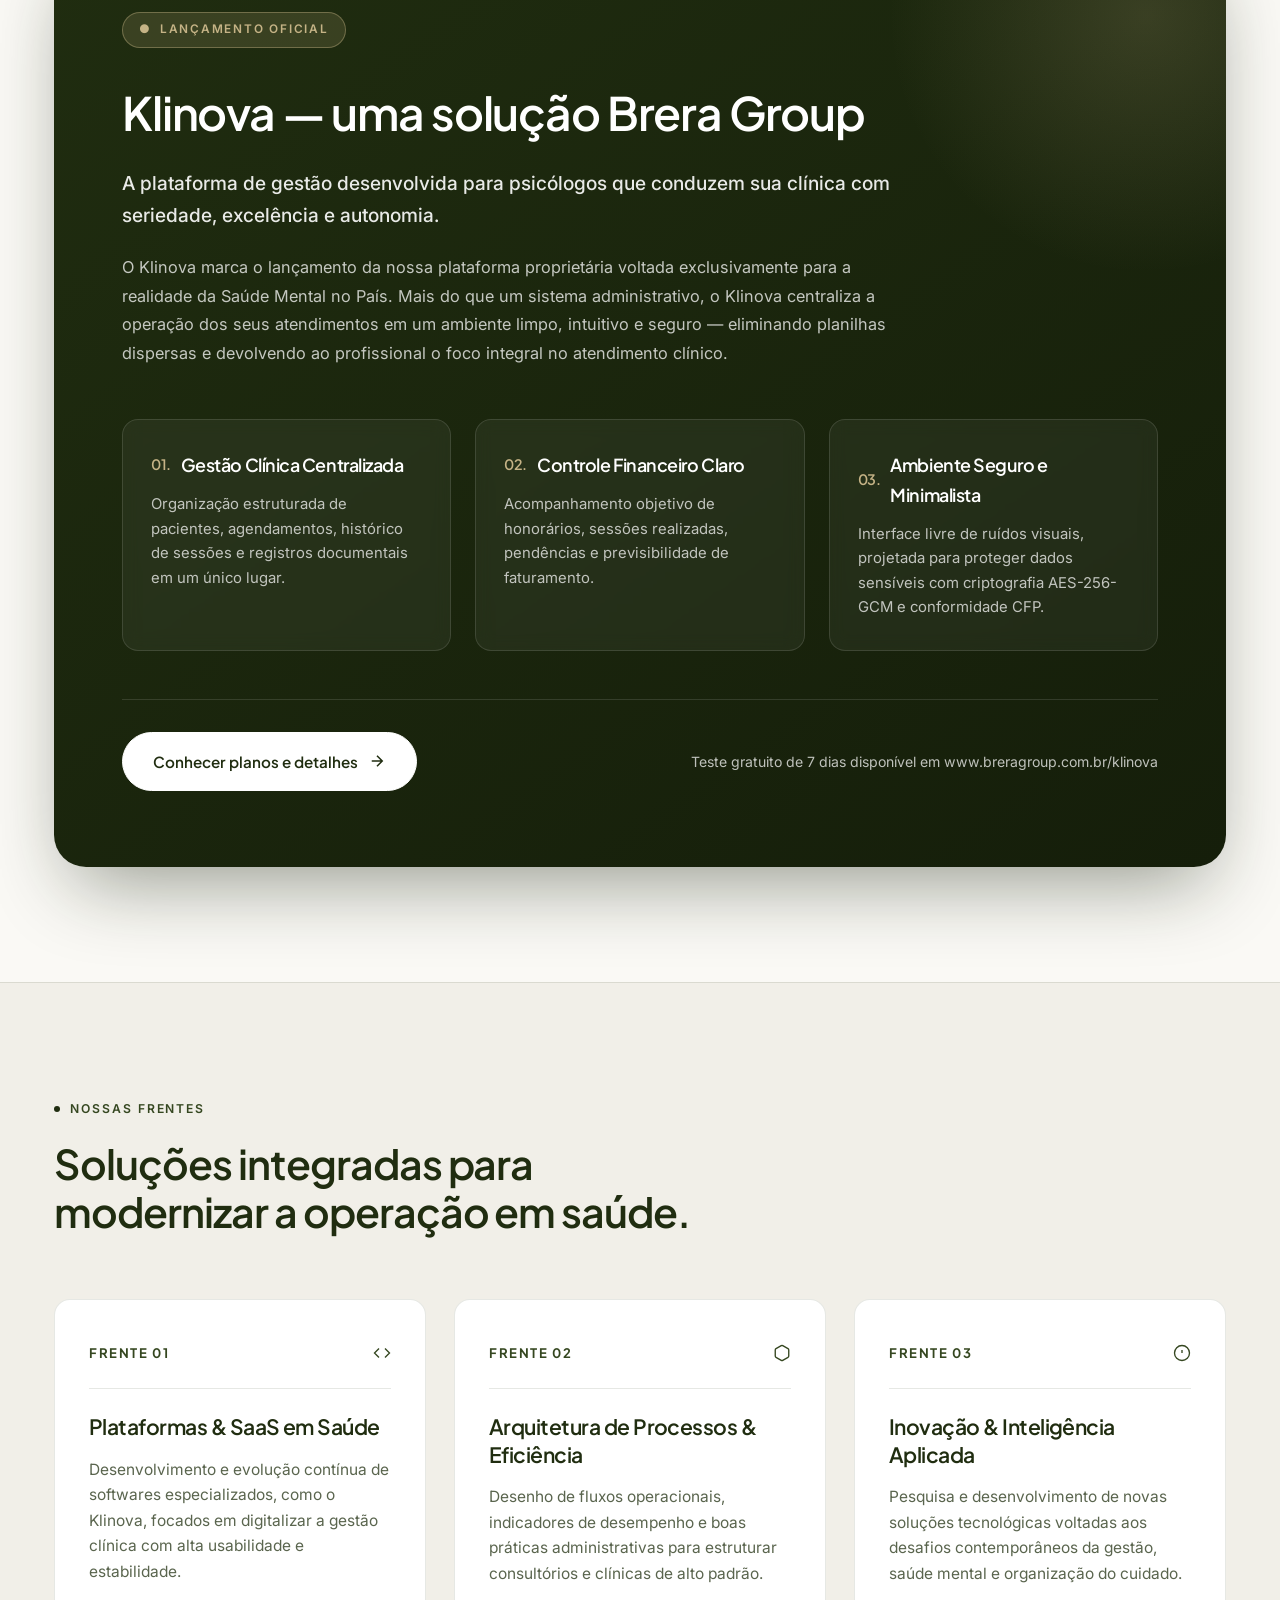
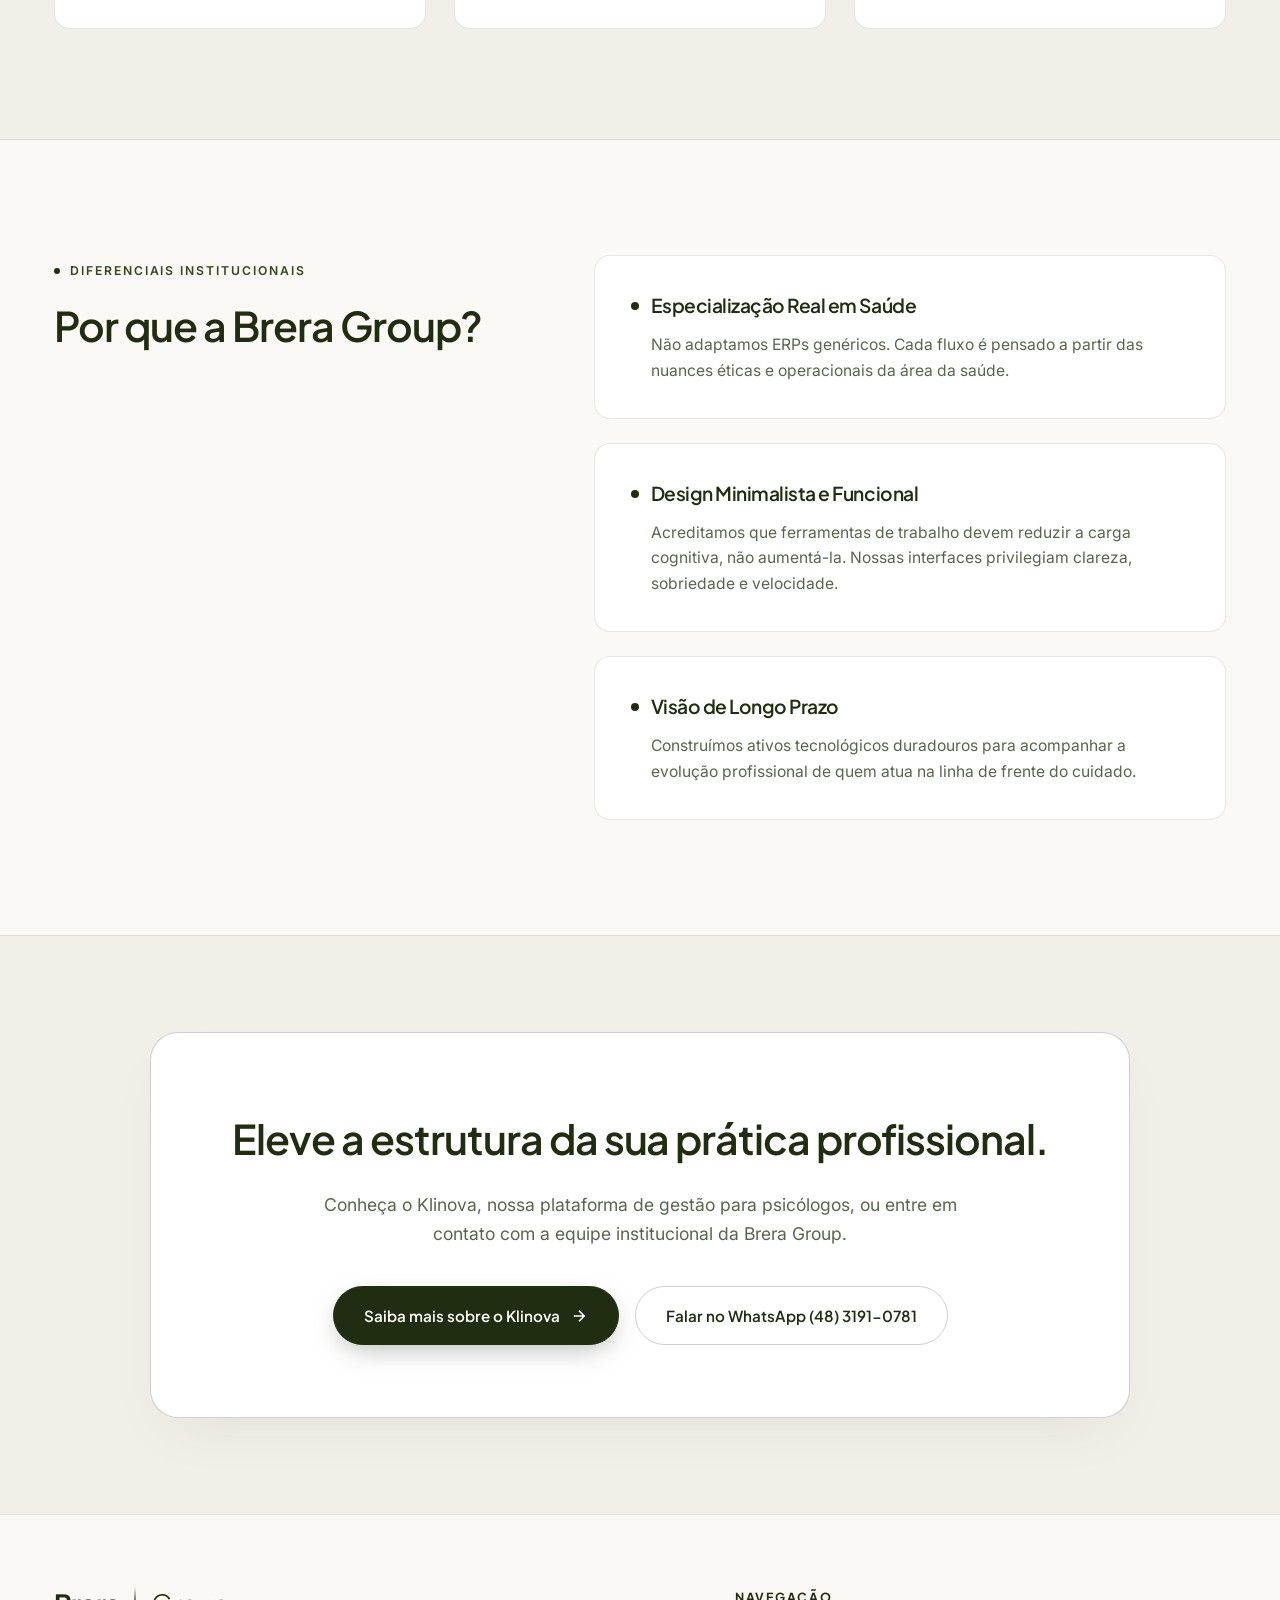
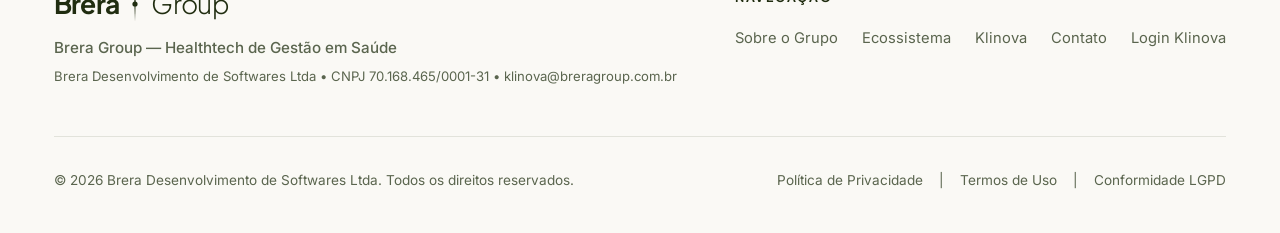
==== commit 4458d7ca: "Update title and adjust styles in index.html" ====
--- a/index.html
+++ b/index.html
@@ -3,7 +3,7 @@
 <head>
   <meta charset="UTF-8" />
   <meta name="viewport" content="width=device-width, initial-scale=1.0" />
-  <title>Brera Group — Healthtech & Gestão em Saúde</title>
+  <title>Brera Group — Healthtech de Gestão em Saúde</title>
   <meta name="description" content="A Brera Group desenvolve infraestrutura digital, metodologias de governança e soluções de software como o Klinova para elevar o padrão da gestão em saúde." />
   
   <!-- Google Fonts: Plus Jakarta Sans & Inter -->
@@ -258,7 +258,7 @@
        ========================================== */
     .hero {
       position: relative;
-      padding: 175px 0 120px;
+      padding: 120px 0 68px;
       overflow: hidden;
       border-bottom: 1px solid var(--brera-border);
       background:
@@ -270,24 +270,34 @@
     .hero-grid {
       display: grid;
       grid-template-columns: 1.15fr 0.85fr;
-      gap: 64px;
-      align-items: center;
+      gap: 48px;
+      align-items: center;
+    }
+
+    .hero .eyebrow {
+      margin-bottom: 14px;
     }
 
     .hero h1 {
-      font-size: clamp(2.35rem, 4.3vw, 3.85rem);
-      font-weight: 600;
-      line-height: 1.12;
+      font-size: clamp(2rem, 3.2vw, 2.85rem);
+      font-weight: 600;
+      line-height: 1.14;
+      margin-bottom: 18px;
+      color: var(--brera-dark);
+    }
+
+    .hero-subheadline {
+      font-size: clamp(0.98rem, 1.15vw, 1.06rem);
+      line-height: 1.6;
+      color: var(--brera-muted);
+      max-width: 600px;
       margin-bottom: 28px;
-      color: var(--brera-dark);
-    }
-
-    .hero-subheadline {
-      font-size: clamp(1.05rem, 1.35vw, 1.2rem);
-      color: var(--brera-muted);
-      max-width: 640px;
-      margin-bottom: 42px;
       font-weight: 400;
+    }
+
+    .hero .btn {
+      padding: 14px 26px;
+      font-size: 0.92rem;
     }
 
     .hero-visual {
@@ -295,7 +305,7 @@
       background: var(--brera-surface);
       border: 1px solid var(--brera-border);
       border-radius: var(--radius-lg);
-      padding: 36px;
+      padding: 26px 28px;
       box-shadow: 0 24px 60px -15px rgba(32, 45, 16, 0.08);
     }
 
@@ -303,13 +313,13 @@
       display: flex;
       align-items: center;
       justify-content: space-between;
-      padding-bottom: 24px;
-      margin-bottom: 24px;
+      padding-bottom: 16px;
+      margin-bottom: 16px;
       border-bottom: 1px solid var(--brera-border);
     }
 
     .visual-tag {
-      font-size: 0.75rem;
+      font-size: 0.72rem;
       font-weight: 600;
       letter-spacing: 0.12em;
       text-transform: uppercase;
@@ -320,10 +330,10 @@
       display: inline-flex;
       align-items: center;
       gap: 6px;
-      padding: 5px 12px;
+      padding: 4px 11px;
       border-radius: 999px;
       background: rgba(32, 45, 16, 0.07);
-      font-size: 0.75rem;
+      font-size: 0.72rem;
       font-weight: 600;
       color: var(--brera-dark);
     }
@@ -338,29 +348,29 @@
     .visual-metrics {
       display: grid;
       grid-template-columns: 1fr 1fr;
-      gap: 16px;
-      margin-bottom: 20px;
+      gap: 12px;
+      margin-bottom: 14px;
     }
 
     .metric-card {
       background: var(--brera-light-bg);
       border: 1px solid var(--brera-border);
       border-radius: var(--radius-md);
-      padding: 20px;
+      padding: 15px 16px;
     }
 
     .metric-card small {
       display: block;
-      font-size: 0.76rem;
+      font-size: 0.72rem;
       color: var(--brera-muted);
-      margin-bottom: 8px;
+      margin-bottom: 5px;
       text-transform: uppercase;
       letter-spacing: 0.06em;
     }
 
     .metric-card strong {
       font-family: 'Plus Jakarta Sans', sans-serif;
-      font-size: 1.15rem;
+      font-size: 1.02rem;
       font-weight: 600;
       color: var(--brera-dark);
     }
@@ -369,14 +379,13 @@
       background: var(--brera-dark);
       color: #ffffff;
       border-radius: var(--radius-md);
-      padding: 22px 24px;
+      padding: 16px 20px;
       display: flex;
       align-items: center;
       justify-content: space-between;
-      gap: 16px;
+      gap: 14px;
       transition: var(--transition);
     }
-
     .visual-Klinova-banner:hover {
       background: var(--brera-olive);
       transform: translateY(-2px);
@@ -1246,7 +1255,7 @@
             </span>
             <span class="logo-light">Group</span>
           </a>
-          <p>Brera Group — Healthtech &amp; Gestão em Saúde</p>
+          <p>Brera Group — Healthtech de Gestão em Saúde</p>
           <small>Brera Desenvolvimento de Softwares Ltda • CNPJ 70.168.465/0001-31 • klinova@breragroup.com.br</small>
         </div>
 
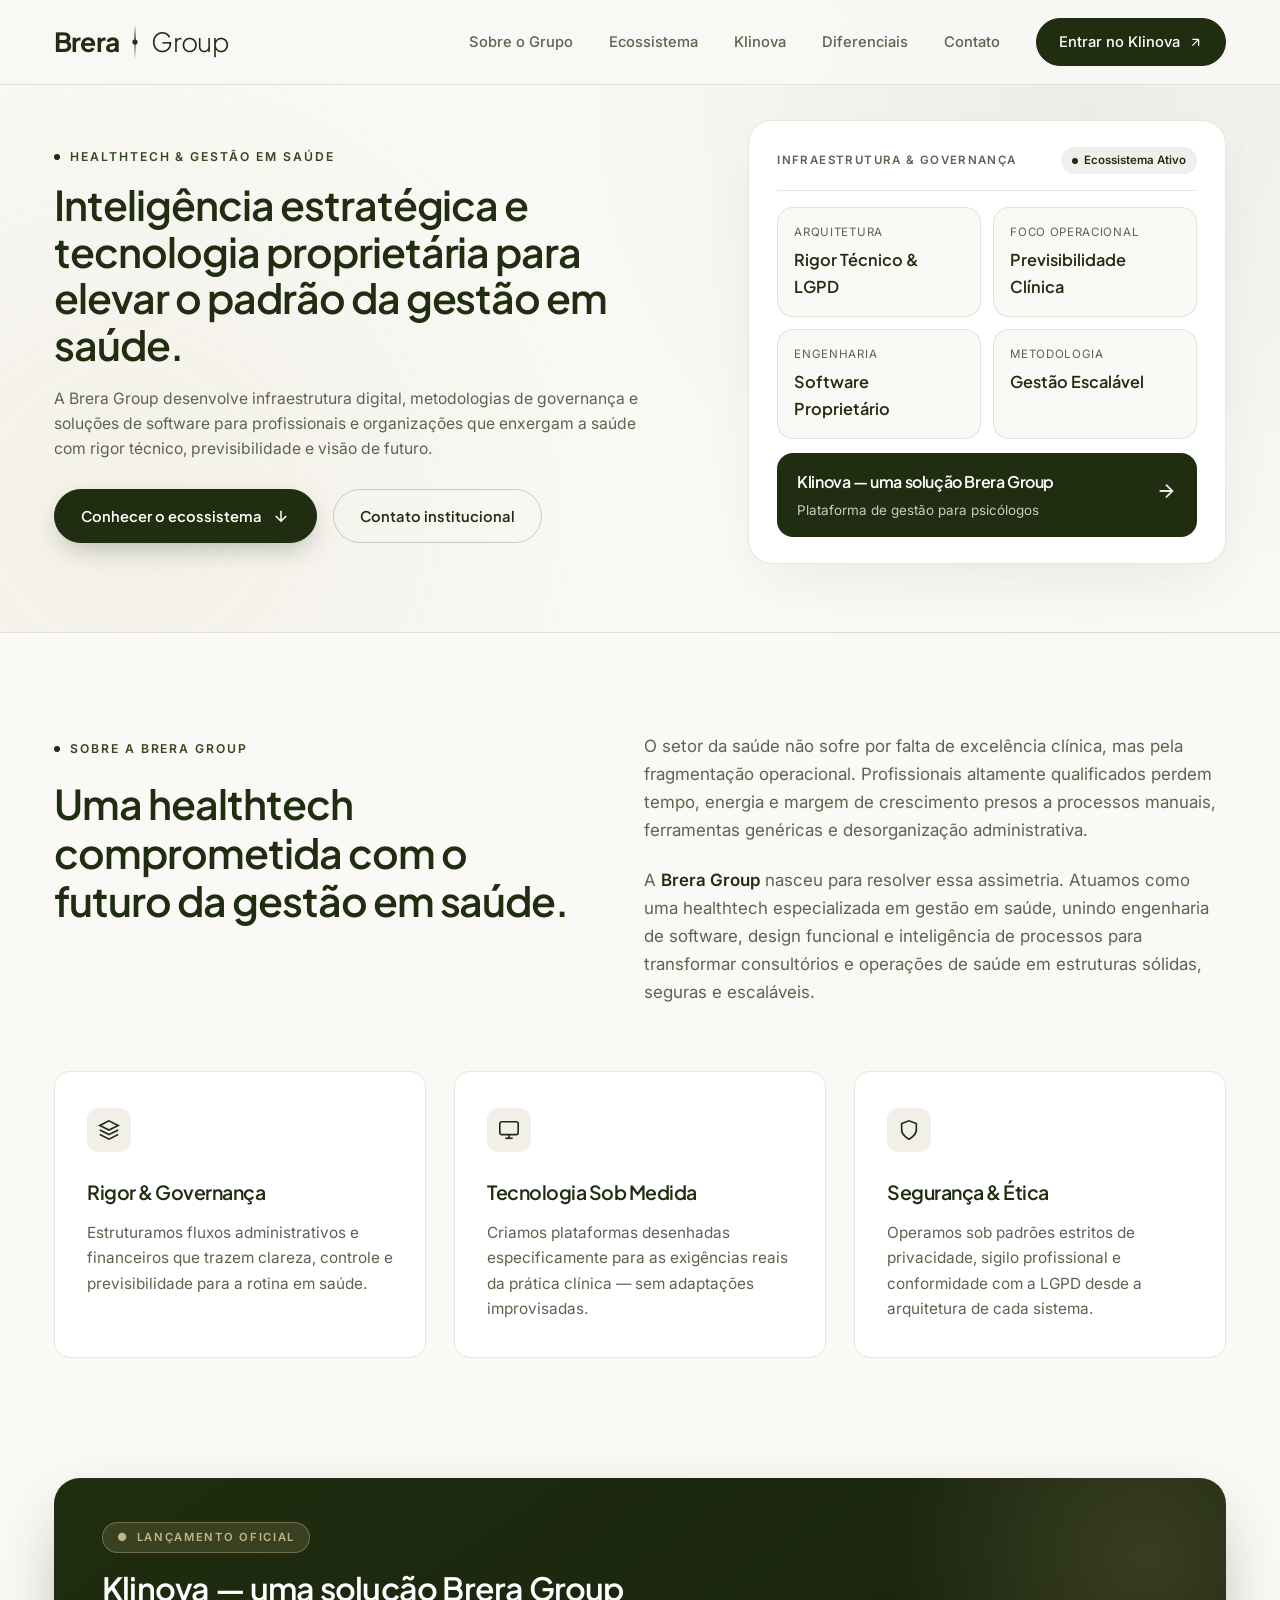
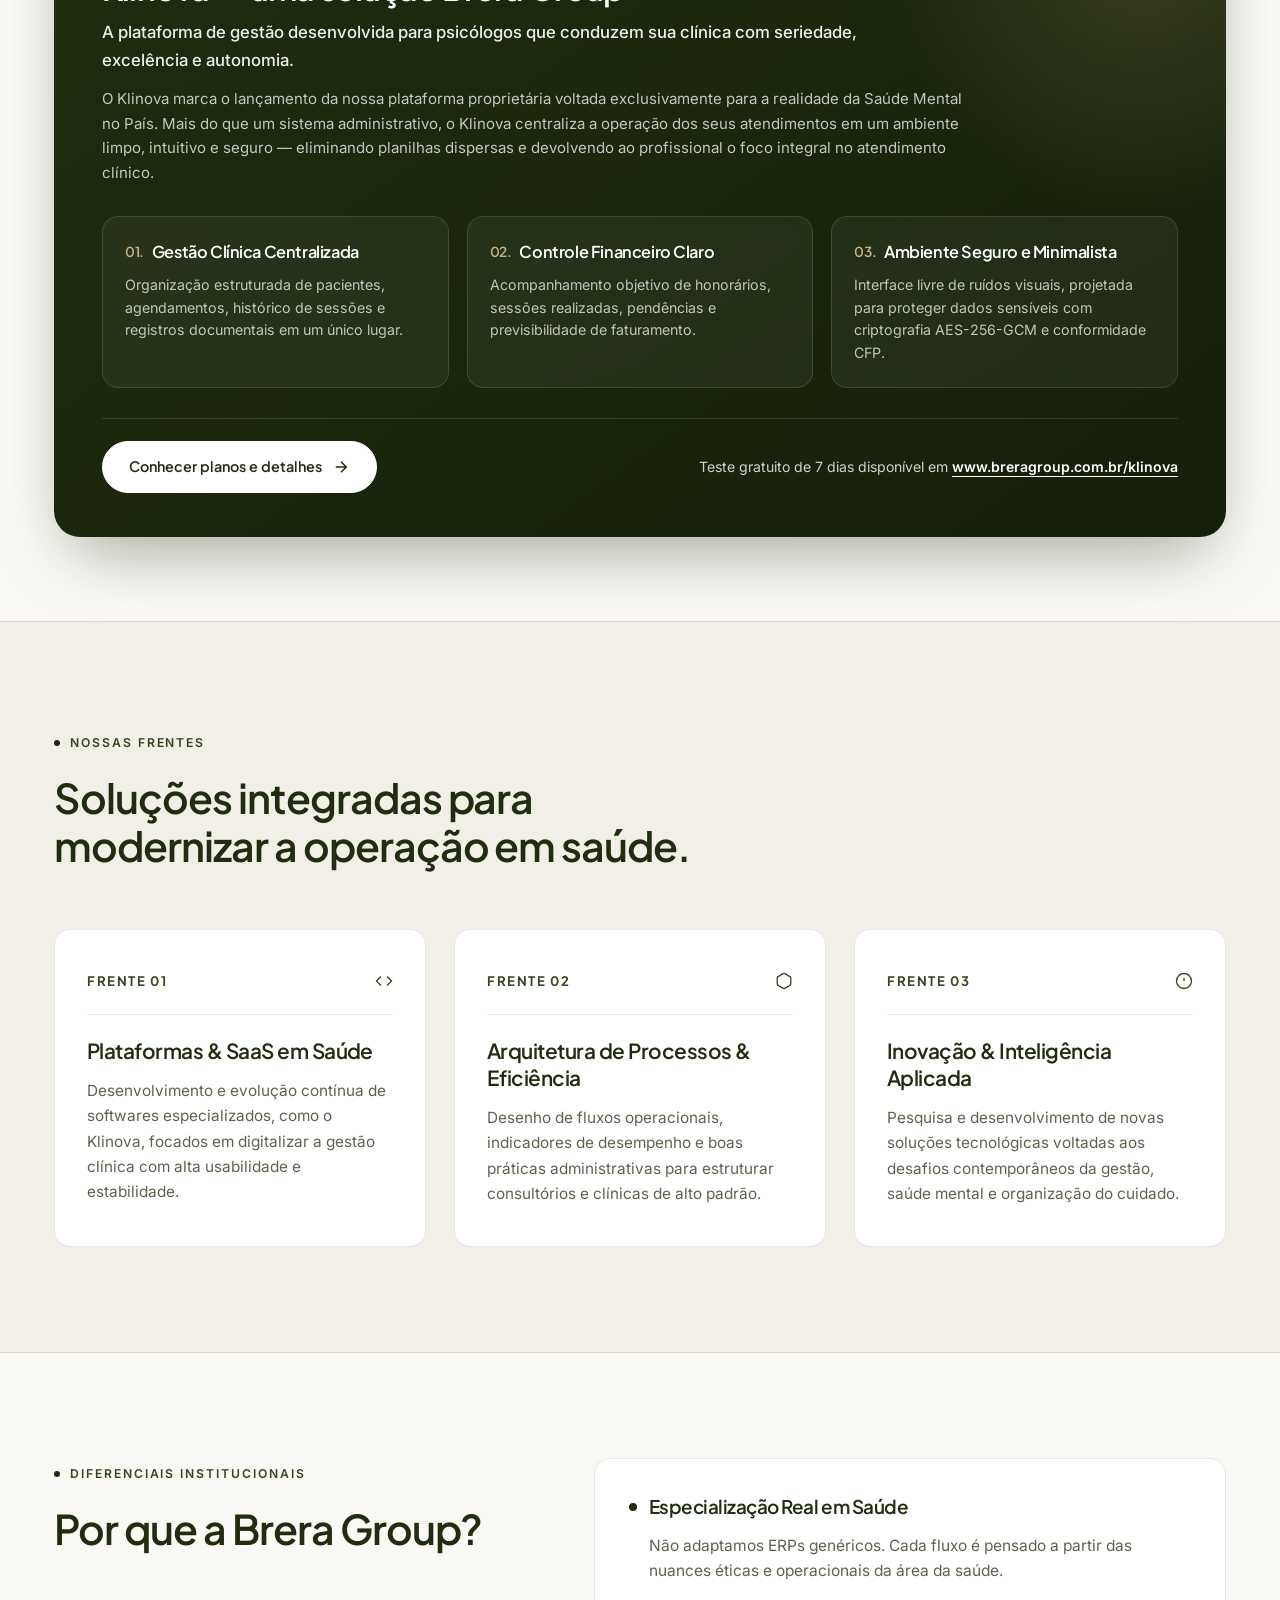
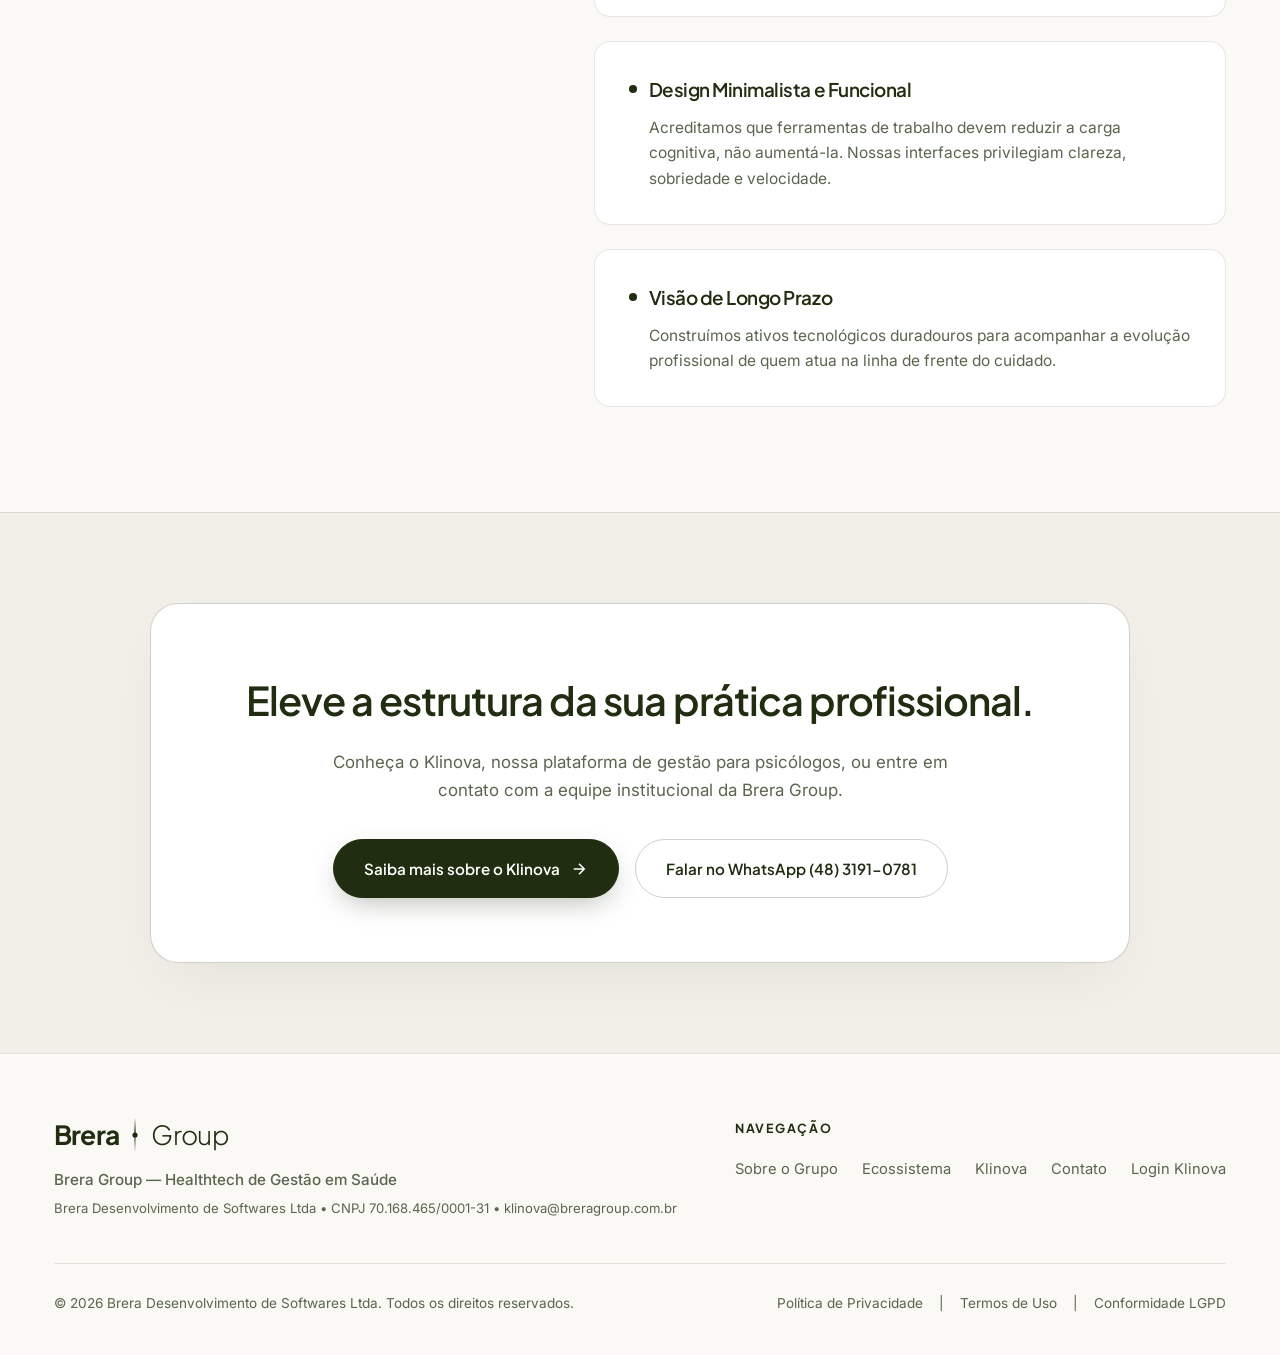
==== commit a072e855: "Refactor CSS styles for layout and spacing adjustments Updated various styles for layout and spacing" ====
--- a/index.html
+++ b/index.html
@@ -386,6 +386,7 @@
       gap: 14px;
       transition: var(--transition);
     }
+
     .visual-Klinova-banner:hover {
       background: var(--brera-olive);
       transform: translateY(-2px);
@@ -407,7 +408,7 @@
        SESSÃO 2: POSICIONAMENTO & TESE (QUEM SOMOS)
        ========================================== */
     .section {
-      padding: 115px 0;
+      padding: 100px 0;
     }
 
     .about-top {
@@ -415,7 +416,7 @@
       grid-template-columns: 0.95fr 1.05fr;
       gap: 64px;
       align-items: start;
-      margin-bottom: 72px;
+      margin-bottom: 64px;
     }
 
     .section-title {
@@ -487,17 +488,17 @@
        SESSÃO 3: LANÇAMENTO EM DESTAQUE — KLINOVA
        ========================================== */
     .klinova-section {
-      padding: 40px 0 115px;
+      padding: 20px 0 84px;
     }
 
     .klinova-wrapper {
       background: linear-gradient(145deg, var(--brera-dark) 0%, var(--brera-deep) 100%);
       color: #ffffff;
-      border-radius: 32px;
-      padding: 76px 68px;
+      border-radius: 26px;
+      padding: 44px 48px;
       position: relative;
       overflow: hidden;
-      box-shadow: 0 32px 80px -20px rgba(21, 30, 10, 0.45);
+      box-shadow: 0 28px 70px -20px rgba(21, 30, 10, 0.42);
     }
 
     .klinova-wrapper::before {
@@ -516,55 +517,64 @@
       display: inline-flex;
       align-items: center;
       gap: 8px;
-      padding: 7px 16px;
+      padding: 5px 14px;
       border-radius: 999px;
       background: rgba(197, 179, 134, 0.16);
       border: 1px solid rgba(197, 179, 134, 0.4);
       color: var(--brera-gold);
-      font-size: 0.74rem;
+      font-size: 0.7rem;
       font-weight: 600;
       letter-spacing: 0.15em;
       text-transform: uppercase;
-      margin-bottom: 26px;
+      margin-bottom: 16px;
     }
 
     .klinova-header {
-      max-width: 780px;
-      margin-bottom: 52px;
+      max-width: 100%;
+      margin-bottom: 30px;
     }
 
     .klinova-header h2 {
       color: #ffffff;
-      font-size: clamp(2.1rem, 3.6vw, 3.1rem);
-      font-weight: 600;
-      margin-bottom: 18px;
+      font-size: clamp(1.65rem, 2.5vw, 2.25rem);
+      font-weight: 600;
+      line-height: 1.2;
+      margin-bottom: 12px;
+    }
+
+    @media (min-width: 769px) {
+      .klinova-header h2 {
+        white-space: nowrap;
+      }
     }
 
     .klinova-subheadline {
-      font-size: 1.2rem;
-      color: rgba(255, 255, 255, 0.9);
+      font-size: 1.05rem;
+      color: rgba(255, 255, 255, 0.92);
       font-weight: 500;
-      margin-bottom: 22px;
+      max-width: 840px;
+      margin-bottom: 12px;
     }
 
     .klinova-description {
-      font-size: 1.02rem;
+      font-size: 0.94rem;
       color: rgba(255, 255, 255, 0.74);
-      line-height: 1.75;
+      line-height: 1.65;
+      max-width: 880px;
     }
 
     .klinova-deliverables {
       display: grid;
       grid-template-columns: repeat(3, 1fr);
-      gap: 24px;
-      margin-bottom: 48px;
+      gap: 18px;
+      margin-bottom: 30px;
     }
 
     .deliverable-item {
       background: rgba(255, 255, 255, 0.05);
       border: 1px solid rgba(255, 255, 255, 0.12);
       border-radius: var(--radius-md);
-      padding: 30px 28px;
+      padding: 22px 22px;
       backdrop-filter: blur(8px);
       transition: var(--transition);
     }
@@ -577,23 +587,23 @@
 
     .deliverable-item h3 {
       color: #ffffff;
-      font-size: 1.12rem;
-      font-weight: 600;
-      margin-bottom: 12px;
-      display: flex;
-      align-items: center;
-      gap: 10px;
+      font-size: 1.02rem;
+      font-weight: 600;
+      margin-bottom: 8px;
+      display: flex;
+      align-items: center;
+      gap: 8px;
     }
 
     .deliverable-item h3 span {
       color: var(--brera-gold);
-      font-size: 0.9rem;
+      font-size: 0.86rem;
     }
 
     .deliverable-item p {
-      font-size: 0.93rem;
+      font-size: 0.89rem;
       color: rgba(255, 255, 255, 0.72);
-      line-height: 1.65;
+      line-height: 1.6;
     }
 
     .klinova-footer {
@@ -601,21 +611,37 @@
       align-items: center;
       justify-content: space-between;
       flex-wrap: wrap;
-      gap: 24px;
-      padding-top: 32px;
+      gap: 20px;
+      padding-top: 22px;
       border-top: 1px solid rgba(255, 255, 255, 0.12);
+    }
+
+    .klinova-footer .btn {
+      padding: 13px 26px;
+      font-size: 0.9rem;
     }
 
     .klinova-url-hint {
       font-size: 0.88rem;
-      color: rgba(255, 255, 255, 0.72);
+      color: rgba(255, 255, 255, 0.8);
+    }
+
+    .klinova-url-hint a {
+      color: #ffffff;
+      font-weight: 600;
+      text-decoration: underline;
+      text-underline-offset: 4px;
+    }
+
+    .klinova-url-hint a:hover {
+      color: var(--brera-gold);
     }
 
     /* ==========================================
        SESSÃO 4: ECOSSISTEMA DE ATUAÇÃO
        ========================================== */
     .ecosystem-section {
-      padding: 110px 0;
+      padding: 105px 0;
       background-color: var(--brera-subtle);
       border-top: 1px solid var(--brera-border);
       border-bottom: 1px solid var(--brera-border);
@@ -623,7 +649,7 @@
 
     .section-header-centered {
       max-width: 680px;
-      margin-bottom: 64px;
+      margin-bottom: 60px;
     }
 
     .ecosystem-grid {
@@ -636,7 +662,7 @@
       background: var(--brera-surface);
       border: 1px solid var(--brera-border);
       border-radius: var(--radius-md);
-      padding: 42px 34px;
+      padding: 40px 32px;
       display: flex;
       flex-direction: column;
       justify-content: space-between;
@@ -655,8 +681,8 @@
       font-weight: 700;
       color: var(--brera-olive);
       letter-spacing: 0.12em;
-      padding-bottom: 24px;
-      margin-bottom: 24px;
+      padding-bottom: 22px;
+      margin-bottom: 22px;
       border-bottom: 1px solid var(--brera-border);
       display: flex;
       align-items: center;
@@ -664,14 +690,14 @@
     }
 
     .eco-card h3 {
-      font-size: 1.32rem;
-      font-weight: 600;
-      margin-bottom: 16px;
+      font-size: 1.3rem;
+      font-weight: 600;
+      margin-bottom: 14px;
       line-height: 1.3;
     }
 
     .eco-card p {
-      font-size: 0.97rem;
+      font-size: 0.96rem;
       color: var(--brera-muted);
     }
 
@@ -679,7 +705,7 @@
        SESSÃO 5: DIFERENCIAIS INSTITUCIONAIS
        ========================================== */
     .diff-section {
-      padding: 115px 0;
+      padding: 105px 0;
     }
 
     .diff-layout {
@@ -704,7 +730,7 @@
       background: var(--brera-surface);
       border: 1px solid var(--brera-border);
       border-radius: var(--radius-md);
-      padding: 34px 36px;
+      padding: 32px 34px;
       transition: var(--transition);
     }
 
@@ -714,7 +740,7 @@
     }
 
     .diff-item h3 {
-      font-size: 1.2rem;
+      font-size: 1.18rem;
       font-weight: 600;
       margin-bottom: 10px;
       display: flex;
@@ -732,7 +758,7 @@
     }
 
     .diff-item p {
-      font-size: 0.98rem;
+      font-size: 0.97rem;
       color: var(--brera-muted);
       padding-left: 20px;
     }
@@ -741,7 +767,7 @@
        SESSÃO 6: CHAMADA FINAL (CTA) & RODAPÉ
        ========================================== */
     .cta-section {
-      padding: 96px 0;
+      padding: 90px 0;
       background: var(--brera-subtle);
       border-top: 1px solid var(--brera-border);
     }
@@ -750,7 +776,7 @@
       background: var(--brera-surface);
       border: 1px solid var(--brera-border-strong);
       border-radius: 28px;
-      padding: 72px 64px;
+      padding: 64px 56px;
       text-align: center;
       max-width: 980px;
       margin: 0 auto;
@@ -758,16 +784,16 @@
     }
 
     .cta-box h2 {
-      font-size: clamp(1.95rem, 3.2vw, 2.75rem);
-      font-weight: 600;
-      margin-bottom: 18px;
+      font-size: clamp(1.9rem, 3.1vw, 2.65rem);
+      font-weight: 600;
+      margin-bottom: 16px;
     }
 
     .cta-box p {
-      font-size: 1.1rem;
+      font-size: 1.06rem;
       color: var(--brera-muted);
       max-width: 640px;
-      margin: 0 auto 38px;
+      margin: 0 auto 34px;
     }
 
     .cta-box .btn-group {
@@ -778,7 +804,7 @@
     .footer {
       background-color: var(--brera-light-bg);
       border-top: 1px solid var(--brera-border);
-      padding: 72px 0 42px;
+      padding: 64px 0 40px;
       font-size: 0.92rem;
       color: var(--brera-muted);
     }
@@ -789,7 +815,7 @@
       justify-content: space-between;
       align-items: flex-start;
       gap: 48px;
-      padding-bottom: 48px;
+      padding-bottom: 44px;
       border-bottom: 1px solid var(--brera-border);
     }
 
@@ -827,7 +853,7 @@
     }
 
     .footer-bottom {
-      padding-top: 32px;
+      padding-top: 28px;
       display: flex;
       flex-wrap: wrap;
       justify-content: space-between;
@@ -870,7 +896,7 @@
       }
 
       .klinova-wrapper {
-        padding: 48px 32px;
+        padding: 38px 28px;
       }
 
       .diff-sticky {
@@ -878,7 +904,7 @@
       }
 
       .cta-box {
-        padding: 52px 28px;
+        padding: 48px 26px;
       }
     }
 
@@ -907,13 +933,13 @@
       }
 
       .hero {
-        padding: 135px 0 80px;
+        padding: 120px 0 68px;
       }
 
       .section,
       .ecosystem-section,
       .diff-section {
-        padding: 80px 0;
+        padding: 76px 0;
       }
 
       .btn-group {
@@ -1131,7 +1157,7 @@
               </svg>
             </a>
           </div>
-          <span class="klinova-url-hint">Teste gratuito de 7 dias disponível em www.breragroup.com.br/klinova</span>
+          <span class="klinova-url-hint">Teste gratuito de 7 dias disponível em <a href="https://www.breragroup.com.br/klinova">www.breragroup.com.br/klinova</a></span>
         </div>
       </div>
     </div>
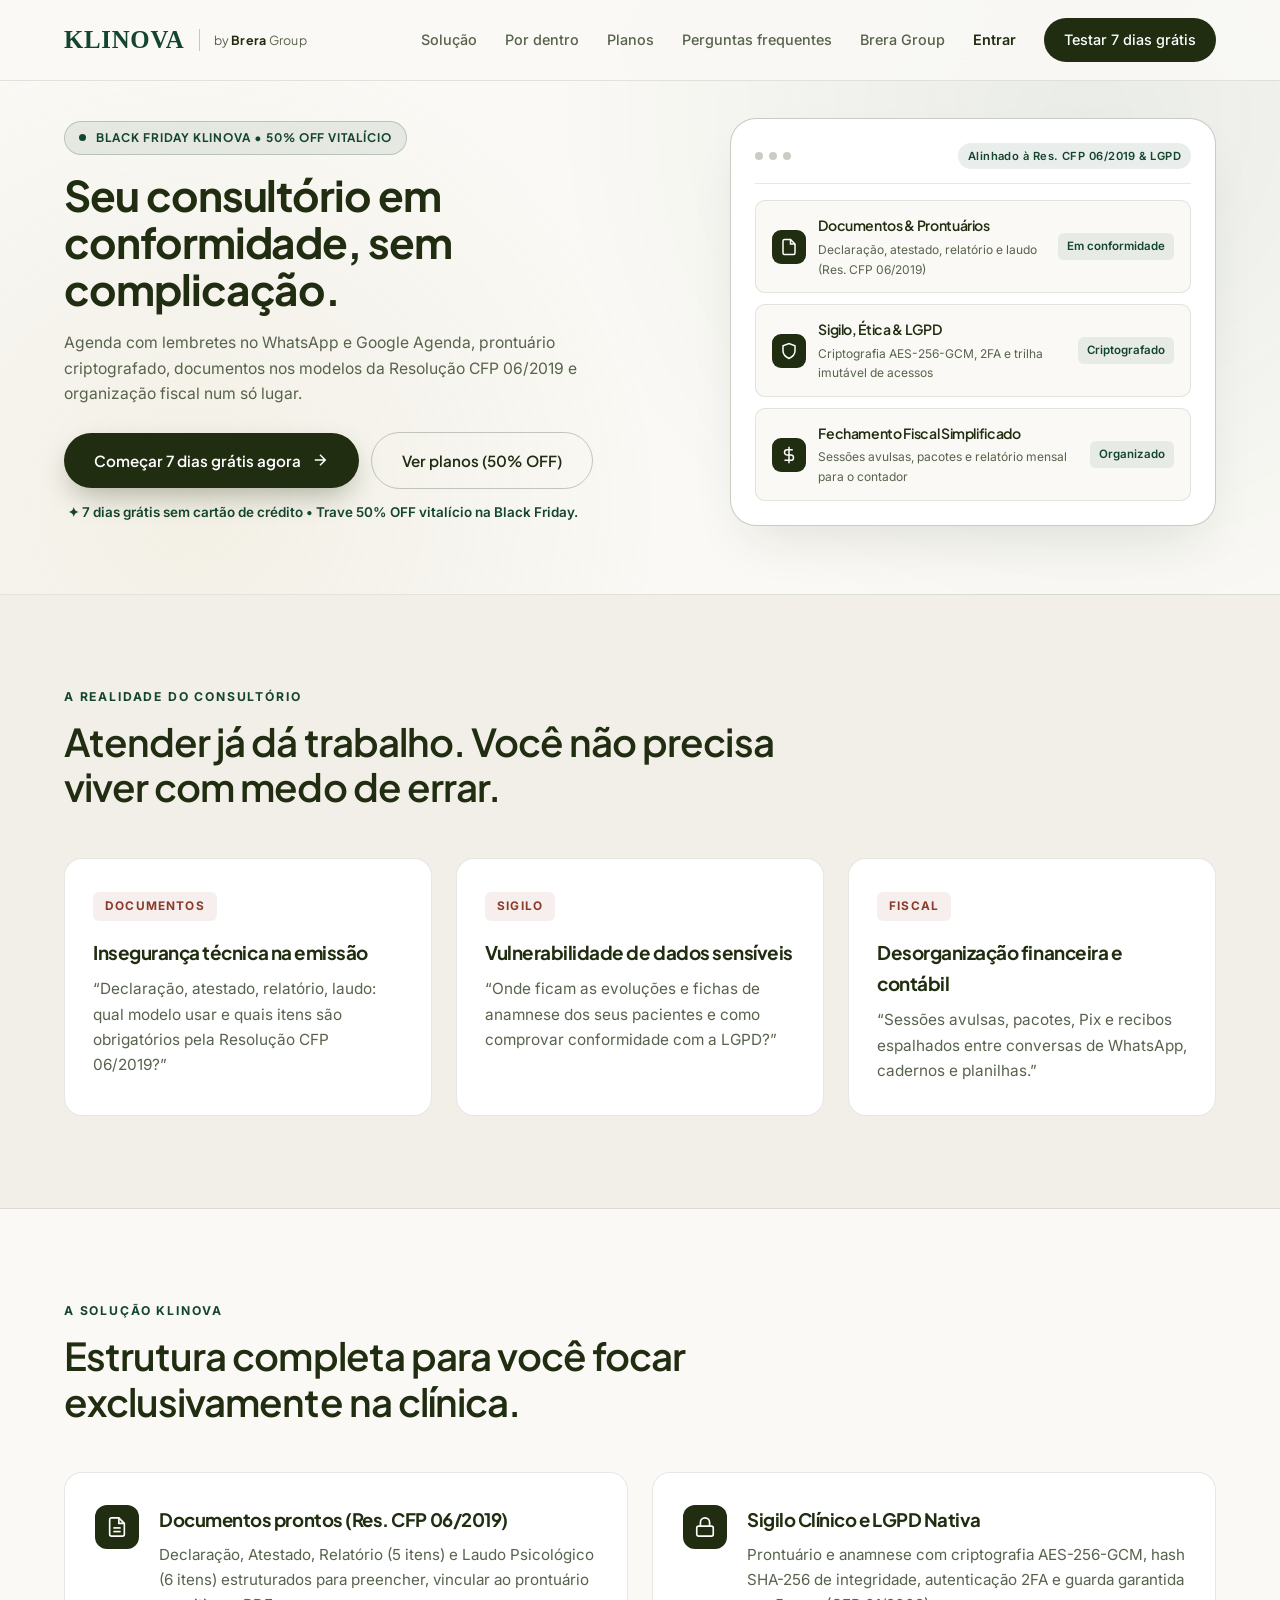
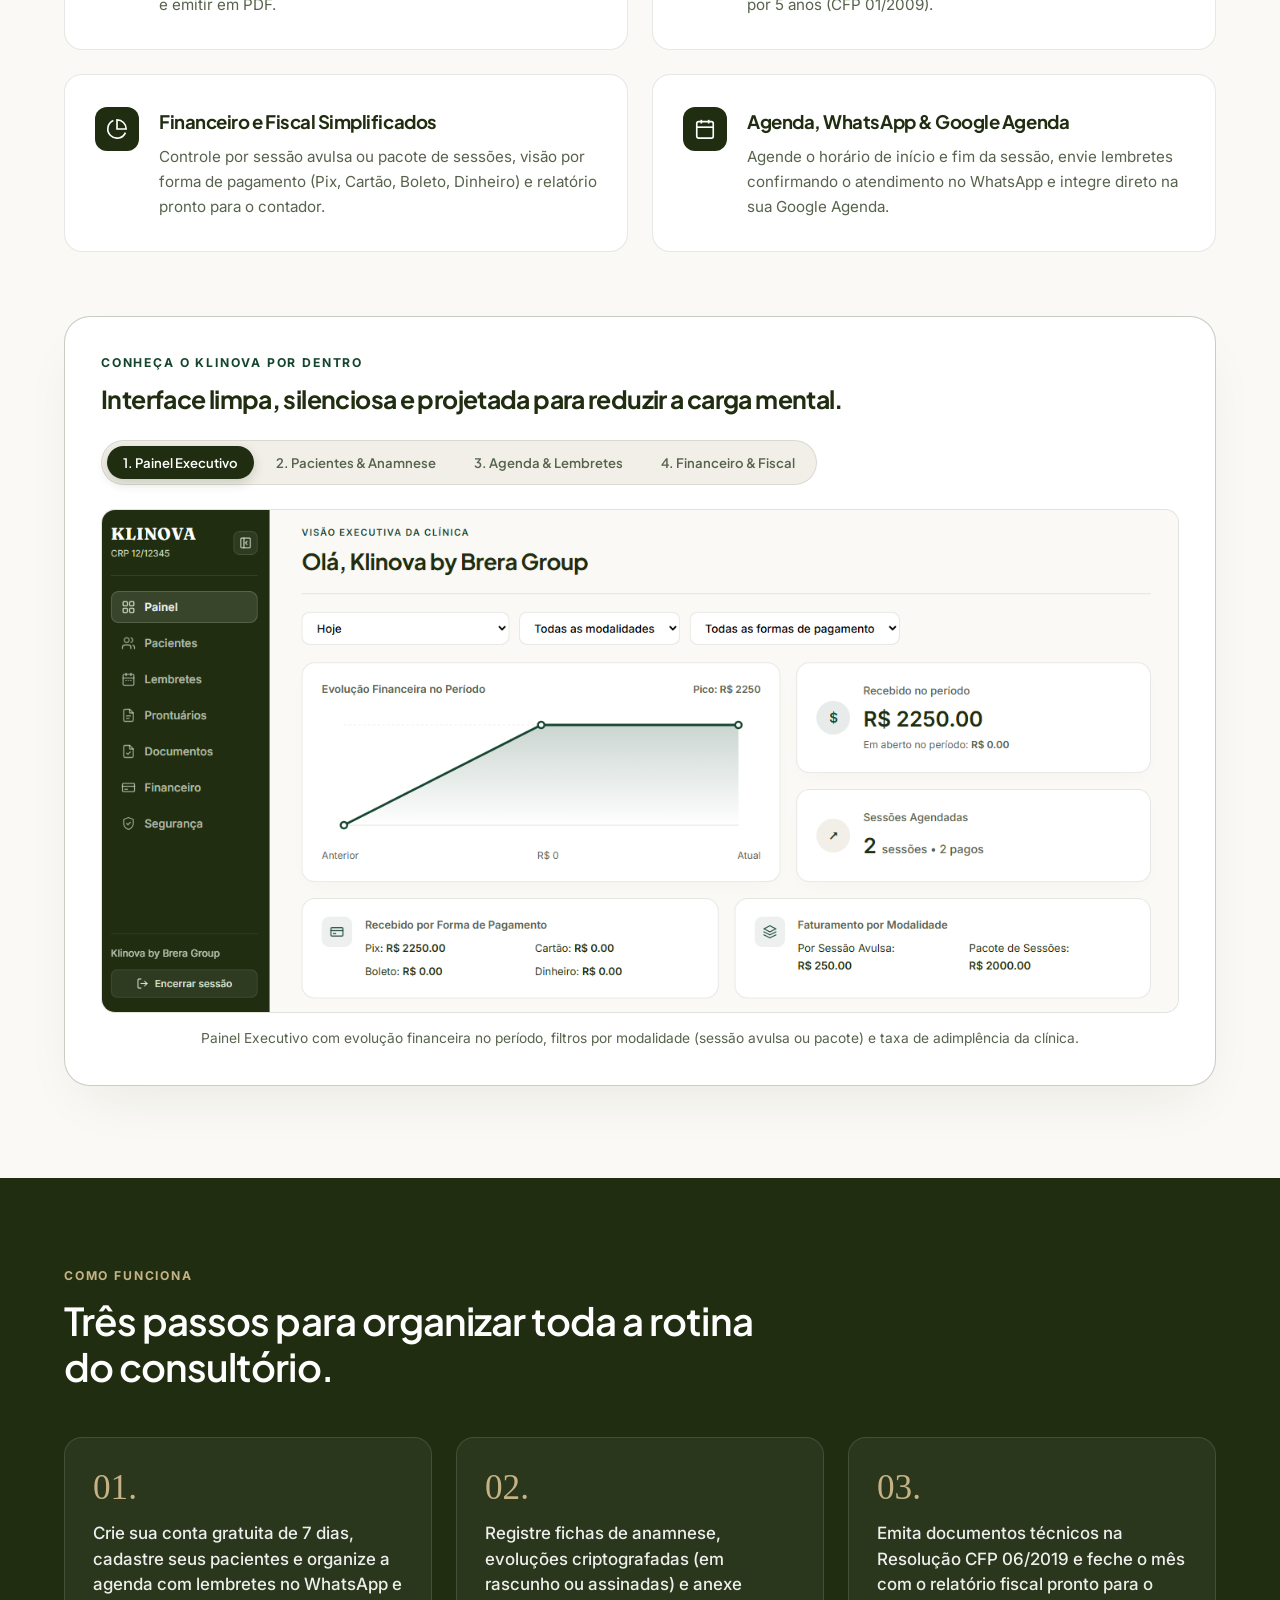
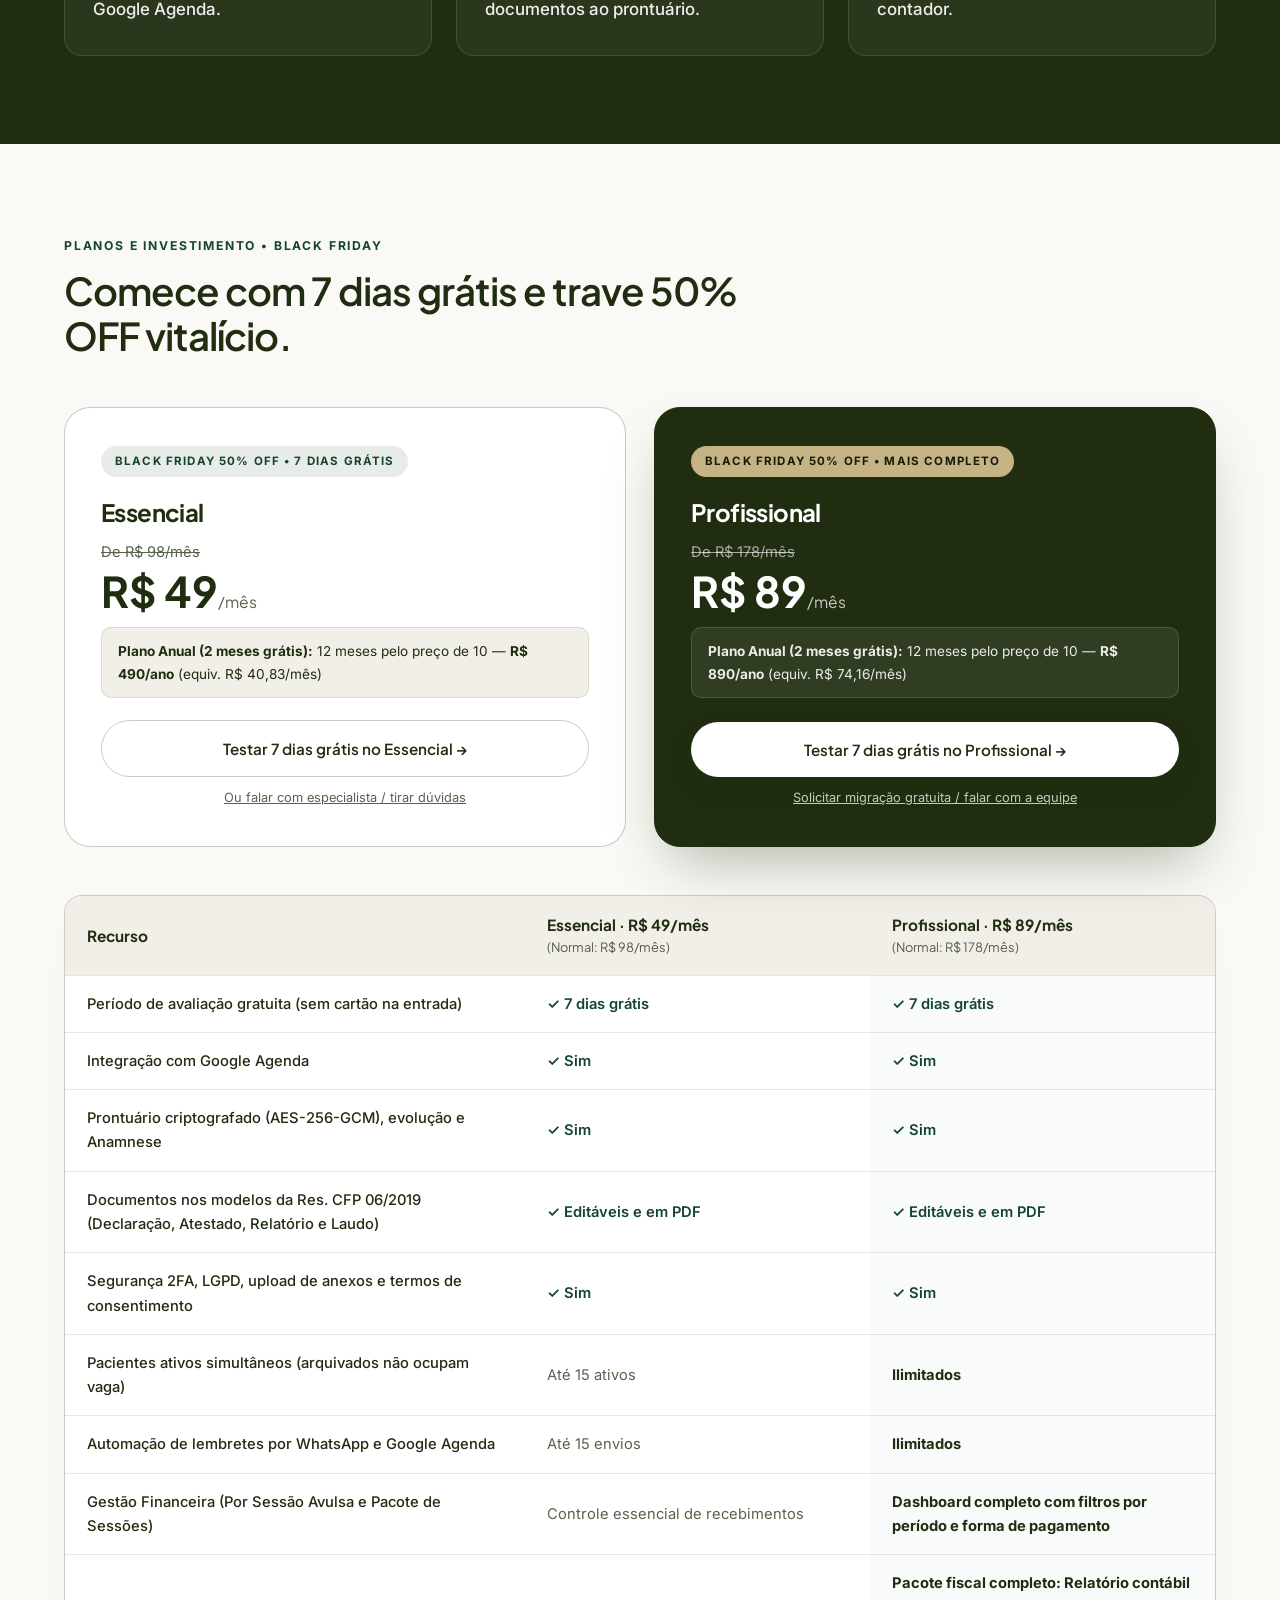
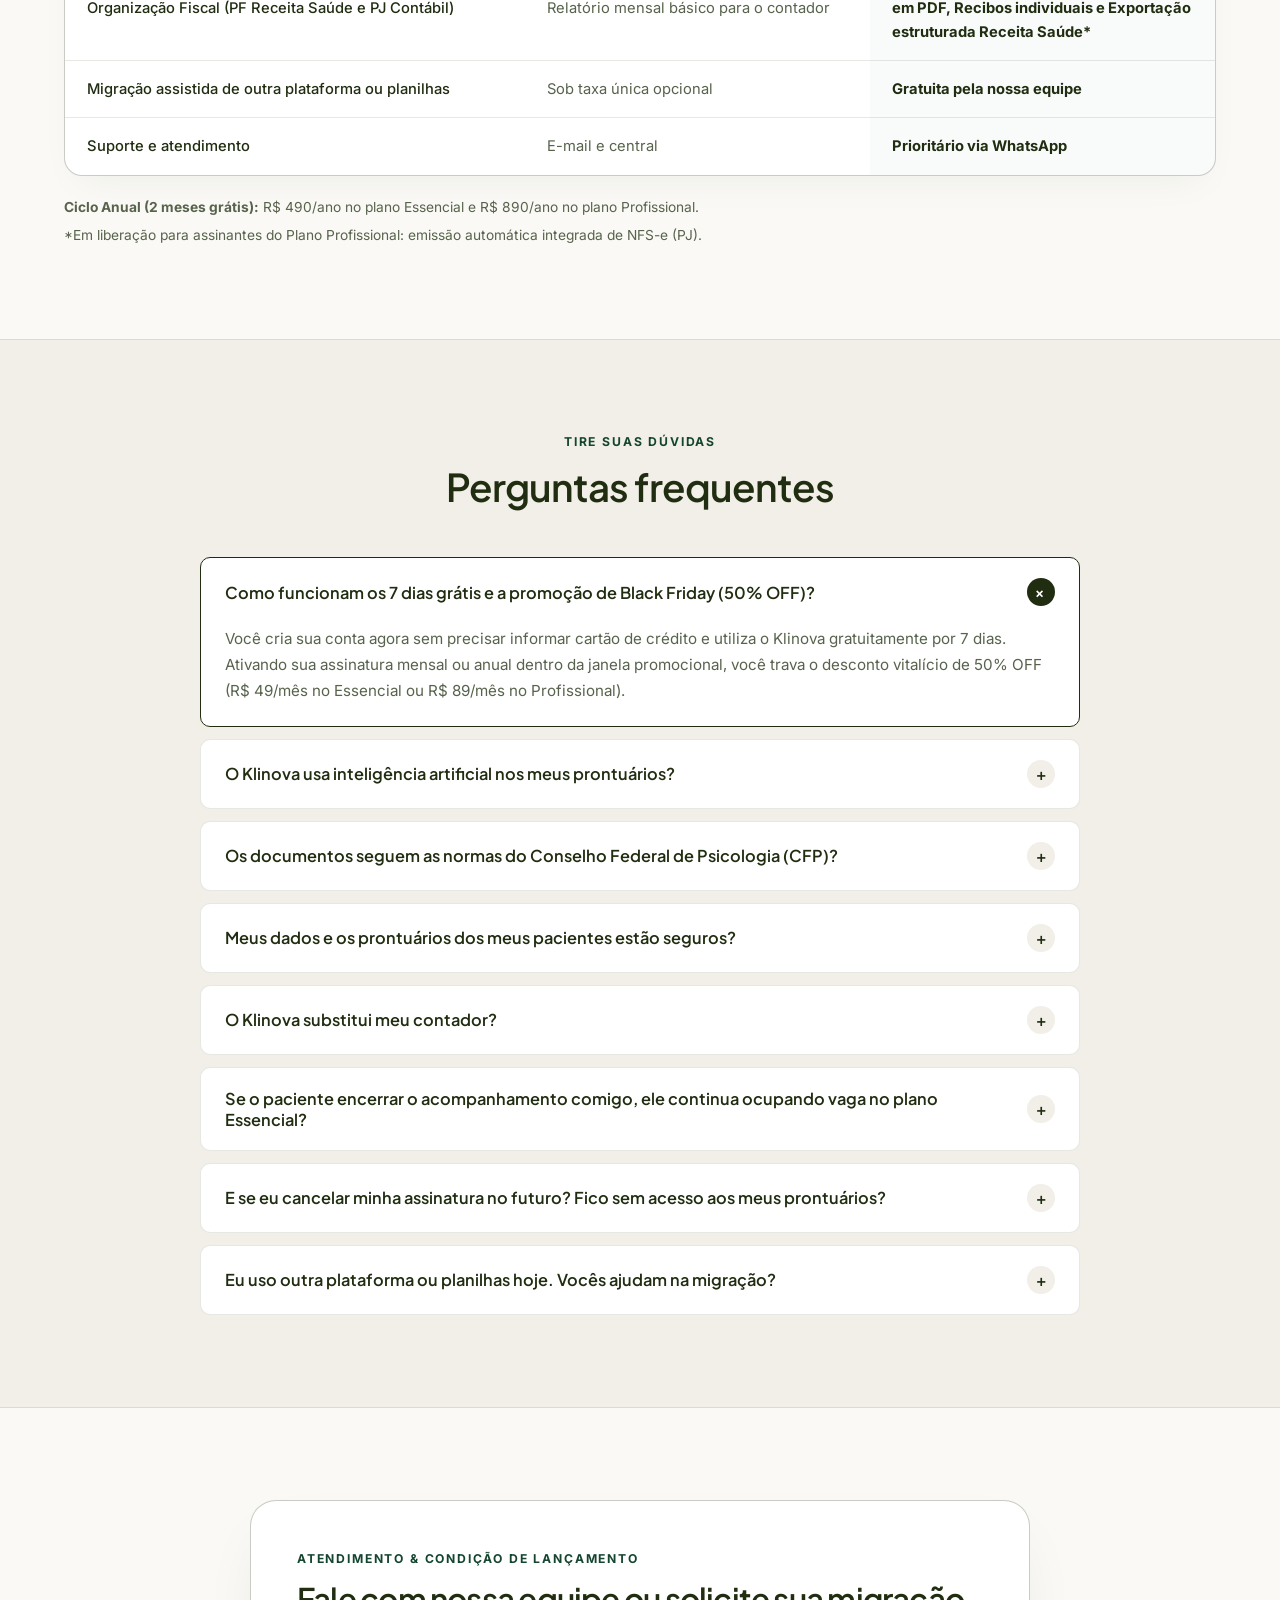
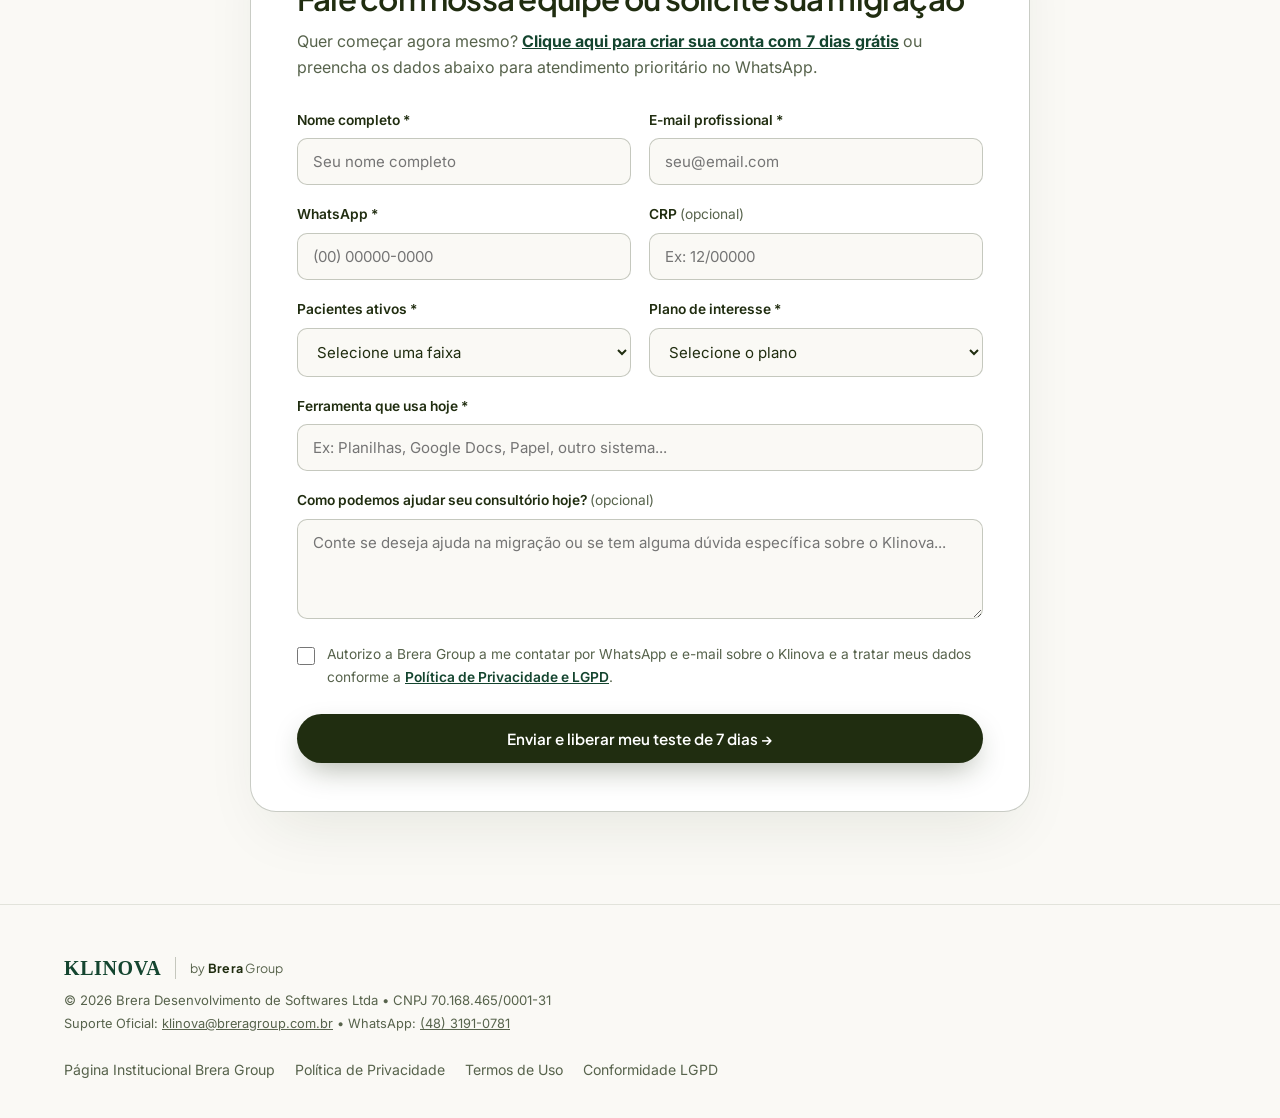
==== commit 2e1081ed: "Update index.html" ====
--- a/index.html
+++ b/index.html
@@ -1,32 +1,34 @@
 <!DOCTYPE html>
-<html lang="pt-BR" class="scroll-smooth">
+<html lang="pt-BR">
 <head>
   <meta charset="UTF-8" />
   <meta name="viewport" content="width=device-width, initial-scale=1.0" />
-  <title>Brera Group — Healthtech de Gestão em Saúde</title>
-  <meta name="description" content="A Brera Group desenvolve infraestrutura digital, metodologias de governança e soluções de software como o Klinova para elevar o padrão da gestão em saúde." />
-  
-  <!-- Google Fonts: Plus Jakarta Sans & Inter -->
+  <title>Klinova by Brera Group — Seu consultório em conformidade, sem complicação</title>
+  <meta name="description" content="Agenda, prontuário criptografado, documentos nos modelos da Resolução CFP 06/2019 e organização fiscal num só lugar. Teste 7 dias grátis com 50% OFF vitalício na Black Friday." />
+
+  <!-- Google Fonts: Plus Jakarta Sans, Inter e Fraunces -->
   <link rel="preconnect" href="https://fonts.googleapis.com">
   <link rel="preconnect" href="https://fonts.gstatic.com" crossorigin>
-  <link href="https://fonts.googleapis.com/css2?family=Inter:wght@300;400;500;600&family=Plus+Jakarta+Sans:wght@300;400;500;600;700&display=swap" rel="stylesheet">
+  <link href="https://fonts.googleapis.com/css2?family=Fraunces:opsz,wght@9..144,700&family=Inter:wght@300;400;500;600&family=Plus+Jakarta+Sans:wght@400;500;600;700&display=swap" rel="stylesheet">
 
   <style>
     :root {
       --brera-dark: #202d10;
-      --brera-deep: #151e0a;
+      --brera-deep: #141d09;
+      --klinova-green: #14452f;
       --brera-olive: #354720;
-      --brera-muted: #5a654e;
+      --brera-muted: #57634c;
       --brera-light-bg: #faf9f5;
       --brera-surface: #ffffff;
       --brera-subtle: #f1efe8;
       --brera-border: rgba(32, 45, 16, 0.11);
-      --brera-border-strong: rgba(32, 45, 16, 0.22);
+      --brera-border-strong: rgba(32, 45, 16, 0.24);
       --brera-gold: #c5b386;
-      --radius-sm: 8px;
-      --radius-md: 16px;
-      --radius-lg: 24px;
-      --transition: all 0.35s cubic-bezier(0.16, 1, 0.3, 1);
+      --brera-gold-light: rgba(197, 179, 134, 0.18);
+      --radius-sm: 10px;
+      --radius-md: 18px;
+      --radius-lg: 26px;
+      --transition: all 0.32s cubic-bezier(0.16, 1, 0.3, 1);
     }
 
     * {
@@ -38,6 +40,7 @@
     html {
       scroll-behavior: smooth;
       font-size: 16px;
+      scroll-padding-top: 96px;
     }
 
     body {
@@ -49,7 +52,7 @@
       overflow-x: hidden;
     }
 
-    h1, h2, h3, h4, .brand-font {
+    h1, h2, h3, h4 {
       font-family: 'Plus Jakarta Sans', sans-serif;
       letter-spacing: -0.025em;
       color: var(--brera-dark);
@@ -61,47 +64,48 @@
       transition: var(--transition);
     }
 
-    ul {
-      list-style: none;
-    }
-
     .container {
       width: 100%;
-      max-width: 1220px;
+      max-width: 1200px;
       margin: 0 auto;
       padding: 0 24px;
     }
 
     /* ==========================================
-       LOGO VETORIAL FIEL À MARCA BRERA GROUP
+       LOGO KLINOVA & CO-BRANDING BRERA GROUP
        ========================================== */
-    .brera-logo {
+    .brand-lockup {
       display: inline-flex;
       align-items: center;
-      gap: 10px;
+      gap: 14px;
+      user-select: none;
+    }
+
+    .klinova-wordmark {
+      font-family: 'Fraunces', Georgia, serif;
+      font-weight: 700;
+      font-size: 1.55rem;
+      letter-spacing: 0.03em;
+      color: var(--klinova-green);
+      line-height: 1;
+    }
+
+    .brand-divider {
+      width: 1px;
+      height: 22px;
+      background-color: var(--brera-border-strong);
+    }
+
+    .by-brera {
       font-family: 'Plus Jakarta Sans', sans-serif;
-      font-size: 1.65rem;
-      line-height: 1;
+      font-size: 0.78rem;
+      color: var(--brera-muted);
+      letter-spacing: 0.02em;
+    }
+
+    .by-brera strong {
+      font-weight: 700;
       color: var(--brera-dark);
-      user-select: none;
-    }
-
-    .brera-logo .logo-bold {
-      font-weight: 700;
-      letter-spacing: -0.03em;
-    }
-
-    .brera-logo .logo-light {
-      font-weight: 300;
-      letter-spacing: -0.02em;
-    }
-
-    .brera-logo .logo-divider {
-      width: 12px;
-      height: 34px;
-      display: flex;
-      align-items: center;
-      justify-content: center;
     }
 
     /* ==========================================
@@ -113,52 +117,51 @@
       left: 0;
       width: 100%;
       z-index: 1000;
-      background: rgba(250, 249, 245, 0.86);
+      background: rgba(250, 249, 245, 0.88);
       backdrop-filter: blur(16px);
       -webkit-backdrop-filter: blur(16px);
       border-bottom: 1px solid var(--brera-border);
-      transition: var(--transition);
     }
 
     .navbar-inner {
       display: flex;
       align-items: center;
       justify-content: space-between;
-      height: 84px;
+      height: 80px;
     }
 
     .nav-links {
       display: flex;
       align-items: center;
-      gap: 36px;
+      gap: 28px;
     }
 
     .nav-links a {
-      font-size: 0.92rem;
+      font-size: 0.9rem;
       font-weight: 500;
       color: var(--brera-muted);
-      position: relative;
     }
 
     .nav-links a:hover {
       color: var(--brera-dark);
     }
 
+    .nav-login {
+      font-weight: 600 !important;
+      color: var(--brera-dark) !important;
+    }
+
     .nav-cta {
-      display: inline-flex;
-      align-items: center;
-      gap: 8px;
-      padding: 11px 22px;
+      padding: 10px 20px;
       border-radius: 999px;
       background-color: var(--brera-dark);
       color: #ffffff !important;
-      font-size: 0.88rem;
-      font-weight: 500;
-      border: 1px solid var(--brera-dark);
+      font-size: 0.86rem;
+      font-weight: 600;
     }
 
     .nav-cta:hover {
-      background-color: var(--brera-olive);
+      background-color: var(--klinova-green);
       transform: translateY(-1px);
     }
 
@@ -168,38 +171,35 @@
       border: none;
       color: var(--brera-dark);
       cursor: pointer;
-      padding: 8px;
+      padding: 6px;
     }
 
     /* ==========================================
-       COMPONENTES GERAIS (EYEBROW, BOTÕES)
+       BOTÕES & BADGES
        ========================================== */
-    .eyebrow {
+    .seal-badge {
       display: inline-flex;
       align-items: center;
       gap: 10px;
-      font-size: 0.76rem;
-      font-weight: 600;
+      padding: 6px 14px;
+      border-radius: 999px;
+      background-color: rgba(20, 69, 47, 0.08);
+      border: 1px solid rgba(20, 69, 47, 0.22);
+      font-family: 'Plus Jakarta Sans', sans-serif;
+      font-size: 0.74rem;
+      font-weight: 700;
+      letter-spacing: 0.08em;
       text-transform: uppercase;
-      letter-spacing: 0.16em;
-      color: var(--brera-olive);
-      margin-bottom: 20px;
-    }
-
-    .eyebrow::before {
+      color: var(--klinova-green);
+      margin-bottom: 16px;
+    }
+
+    .seal-badge::before {
       content: "";
-      display: inline-block;
-      width: 6px;
-      height: 6px;
+      width: 7px;
+      height: 7px;
       border-radius: 50%;
-      background-color: var(--brera-dark);
-    }
-
-    .btn-group {
-      display: flex;
-      flex-wrap: wrap;
-      align-items: center;
-      gap: 16px;
+      background-color: var(--klinova-green);
     }
 
     .btn {
@@ -207,704 +207,842 @@
       align-items: center;
       justify-content: center;
       gap: 10px;
-      padding: 16px 30px;
+      padding: 15px 30px;
       border-radius: 999px;
       font-family: 'Plus Jakarta Sans', sans-serif;
       font-size: 0.95rem;
       font-weight: 600;
       cursor: pointer;
+      border: none;
       transition: var(--transition);
     }
 
     .btn-primary {
       background-color: var(--brera-dark);
       color: #ffffff;
-      border: 1px solid var(--brera-dark);
-      box-shadow: 0 10px 28px -8px rgba(32, 45, 16, 0.35);
+      box-shadow: 0 12px 30px -8px rgba(32, 45, 16, 0.38);
     }
 
     .btn-primary:hover {
-      background-color: var(--brera-olive);
-      border-color: var(--brera-olive);
+      background-color: var(--klinova-green);
       transform: translateY(-2px);
-      box-shadow: 0 14px 32px -6px rgba(32, 45, 16, 0.45);
-    }
-
-    .btn-secondary {
+      box-shadow: 0 16px 36px -6px rgba(20, 69, 47, 0.45);
+    }
+
+    .btn-outline {
       background-color: transparent;
       color: var(--brera-dark);
       border: 1px solid var(--brera-border-strong);
     }
 
-    .btn-secondary:hover {
-      background-color: rgba(32, 45, 16, 0.05);
-      border-color: var(--brera-dark);
-      transform: translateY(-2px);
-    }
-
-    .btn-light {
-      background-color: #ffffff;
-      color: var(--brera-dark);
-      border: 1px solid #ffffff;
-    }
-
-    .btn-light:hover {
-      background-color: var(--brera-subtle);
-      transform: translateY(-2px);
+    .btn-outline:hover {
+      background-color: var(--brera-dark);
+      color: #ffffff;
     }
 
     /* ==========================================
-       SESSÃO 1: HERO SECTION
+       1. TOPO (HERO SECTION — OTIMIZADA PARA 100% ZOOM)
        ========================================== */
     .hero {
-      position: relative;
-      padding: 120px 0 68px;
-      overflow: hidden;
+      padding: 118px 0 68px;
       border-bottom: 1px solid var(--brera-border);
       background:
-        radial-gradient(circle at 85% 15%, rgba(32, 45, 16, 0.06) 0%, transparent 45%),
-        radial-gradient(circle at 10% 80%, rgba(197, 179, 134, 0.12) 0%, transparent 40%),
+        radial-gradient(circle at 85% 20%, rgba(20, 69, 47, 0.07) 0%, transparent 45%),
+        radial-gradient(circle at 15% 85%, rgba(197, 179, 134, 0.14) 0%, transparent 40%),
         var(--brera-light-bg);
     }
 
     .hero-grid {
       display: grid;
-      grid-template-columns: 1.15fr 0.85fr;
+      grid-template-columns: 1.12fr 0.88fr;
       gap: 48px;
       align-items: center;
     }
 
-    .hero .eyebrow {
-      margin-bottom: 14px;
-    }
-
     .hero h1 {
-      font-size: clamp(2rem, 3.2vw, 2.85rem);
-      font-weight: 600;
-      line-height: 1.14;
+      font-size: clamp(2.05rem, 3.3vw, 2.95rem);
+      font-weight: 700;
+      line-height: 1.12;
       margin-bottom: 18px;
-      color: var(--brera-dark);
-    }
-
-    .hero-subheadline {
-      font-size: clamp(0.98rem, 1.15vw, 1.06rem);
+    }
+
+    .hero-subtitle {
+      font-size: clamp(0.98rem, 1.2vw, 1.1rem);
+      color: var(--brera-muted);
+      max-width: 560px;
+      margin-bottom: 26px;
       line-height: 1.6;
-      color: var(--brera-muted);
-      max-width: 600px;
-      margin-bottom: 28px;
-      font-weight: 400;
-    }
-
-    .hero .btn {
-      padding: 14px 26px;
-      font-size: 0.92rem;
-    }
-
-    .hero-visual {
-      position: relative;
-      background: var(--brera-surface);
-      border: 1px solid var(--brera-border);
-      border-radius: var(--radius-lg);
-      padding: 26px 28px;
-      box-shadow: 0 24px 60px -15px rgba(32, 45, 16, 0.08);
-    }
-
-    .hero-visual-header {
-      display: flex;
+    }
+
+    .hero-cta-wrap {
+      display: flex;
+      flex-direction: column;
+      align-items: flex-start;
+      gap: 12px;
+    }
+
+    .hero-btn-row {
+      display: flex;
+      flex-wrap: wrap;
       align-items: center;
-      justify-content: space-between;
-      padding-bottom: 16px;
-      margin-bottom: 16px;
-      border-bottom: 1px solid var(--brera-border);
-    }
-
-    .visual-tag {
-      font-size: 0.72rem;
-      font-weight: 600;
-      letter-spacing: 0.12em;
-      text-transform: uppercase;
-      color: var(--brera-muted);
-    }
-
-    .status-pill {
+      gap: 12px;
+    }
+
+    .launch-price-note {
       display: inline-flex;
       align-items: center;
       gap: 6px;
-      padding: 4px 11px;
+      font-size: 0.84rem;
+      font-weight: 600;
+      color: var(--klinova-green);
+      padding-left: 4px;
+    }
+
+    /* Painel Visual da Plataforma na Hero */
+    .ui-preview {
+      background: var(--brera-surface);
+      border: 1px solid var(--brera-border-strong);
+      border-radius: var(--radius-lg);
+      padding: 24px;
+      box-shadow: 0 24px 56px -18px rgba(32, 45, 16, 0.12);
+    }
+
+    .ui-topbar {
+      display: flex;
+      align-items: center;
+      justify-content: space-between;
+      padding-bottom: 14px;
+      margin-bottom: 16px;
+      border-bottom: 1px solid var(--brera-border);
+    }
+
+    .ui-dots {
+      display: flex;
+      gap: 6px;
+    }
+
+    .ui-dots span {
+      width: 8px;
+      height: 8px;
+      border-radius: 50%;
+      background: var(--brera-border-strong);
+    }
+
+    .ui-badge-cfp {
+      font-size: 0.7rem;
+      font-weight: 600;
+      padding: 4px 10px;
       border-radius: 999px;
-      background: rgba(32, 45, 16, 0.07);
+      background: rgba(20, 69, 47, 0.09);
+      color: var(--klinova-green);
+      letter-spacing: 0.04em;
+    }
+
+    .ui-cards {
+      display: flex;
+      flex-direction: column;
+      gap: 11px;
+    }
+
+    .ui-row {
+      display: flex;
+      align-items: center;
+      justify-content: space-between;
+      background: var(--brera-light-bg);
+      border: 1px solid var(--brera-border);
+      border-radius: var(--radius-sm);
+      padding: 13px 16px;
+    }
+
+    .ui-row-left {
+      display: flex;
+      align-items: center;
+      gap: 12px;
+    }
+
+    .ui-icon {
+      width: 34px;
+      height: 34px;
+      border-radius: 9px;
+      background: var(--brera-dark);
+      color: #ffffff;
+      display: flex;
+      align-items: center;
+      justify-content: center;
+      flex-shrink: 0;
+    }
+
+    .ui-row h4 {
+      font-size: 0.88rem;
+      font-weight: 600;
+      margin-bottom: 2px;
+    }
+
+    .ui-row p {
+      font-size: 0.75rem;
+      color: var(--brera-muted);
+    }
+
+    .ui-status {
       font-size: 0.72rem;
       font-weight: 600;
-      color: var(--brera-dark);
-    }
-
-    .status-pill span {
-      width: 6px;
-      height: 6px;
-      border-radius: 50%;
-      background: var(--brera-dark);
-    }
-
-    .visual-metrics {
+      color: var(--klinova-green);
+      background: rgba(20, 69, 47, 0.08);
+      padding: 4px 9px;
+      border-radius: 6px;
+      white-space: nowrap;
+    }
+
+    /* ==========================================
+       2. O PROBLEMA
+       ========================================== */
+    .section {
+      padding: 92px 0;
+    }
+
+    .problem-section {
+      background-color: var(--brera-subtle);
+      border-bottom: 1px solid var(--brera-border);
+    }
+
+    .section-header {
+      max-width: 720px;
+      margin-bottom: 48px;
+    }
+
+    .section-eyebrow {
+      font-size: 0.76rem;
+      font-weight: 700;
+      text-transform: uppercase;
+      letter-spacing: 0.15em;
+      color: var(--klinova-green);
+      margin-bottom: 12px;
+      display: block;
+    }
+
+    .section-title {
+      font-size: clamp(1.8rem, 3vw, 2.55rem);
+      font-weight: 600;
+      line-height: 1.18;
+    }
+
+    .problem-grid {
       display: grid;
-      grid-template-columns: 1fr 1fr;
-      gap: 12px;
-      margin-bottom: 14px;
-    }
-
-    .metric-card {
-      background: var(--brera-light-bg);
+      grid-template-columns: repeat(3, 1fr);
+      gap: 24px;
+    }
+
+    .problem-card {
+      background: var(--brera-surface);
       border: 1px solid var(--brera-border);
       border-radius: var(--radius-md);
-      padding: 15px 16px;
-    }
-
-    .metric-card small {
+      padding: 32px 28px;
+      transition: var(--transition);
+    }
+
+    .problem-card:hover {
+      border-color: var(--brera-border-strong);
+      transform: translateY(-3px);
+    }
+
+    .problem-tag {
+      display: inline-block;
+      font-size: 0.74rem;
+      font-weight: 700;
+      text-transform: uppercase;
+      letter-spacing: 0.1em;
+      color: #8c3b2b;
+      background: rgba(140, 59, 43, 0.08);
+      padding: 5px 12px;
+      border-radius: 6px;
+      margin-bottom: 16px;
+    }
+
+    .problem-card h3 {
+      font-size: 1.18rem;
+      margin-bottom: 8px;
+    }
+
+    .problem-card p {
+      color: var(--brera-muted);
+      font-size: 0.96rem;
+    }
+
+    /* ==========================================
+       3. A SOLUÇÃO & VITRINE INTERATIVA DA PLATAFORMA
+       ========================================== */
+    .solution-grid {
+      display: grid;
+      grid-template-columns: repeat(2, 1fr);
+      gap: 24px;
+      margin-bottom: 64px;
+    }
+
+    .solution-card {
+      background: var(--brera-surface);
+      border: 1px solid var(--brera-border);
+      border-radius: var(--radius-md);
+      padding: 32px 30px;
+      display: flex;
+      gap: 20px;
+      align-items: flex-start;
+      transition: var(--transition);
+    }
+
+    .solution-card:hover {
+      border-color: var(--klinova-green);
+      box-shadow: 0 20px 42px -15px rgba(32, 45, 16, 0.08);
+      transform: translateY(-3px);
+    }
+
+    .solution-icon {
+      width: 44px;
+      height: 44px;
+      border-radius: 12px;
+      background: var(--brera-dark);
+      color: #ffffff;
+      display: flex;
+      align-items: center;
+      justify-content: center;
+      flex-shrink: 0;
+    }
+
+    .solution-card h3 {
+      font-size: 1.16rem;
+      margin-bottom: 6px;
+    }
+
+    .solution-card p {
+      color: var(--brera-muted);
+      font-size: 0.95rem;
+    }
+
+    /* Vitrine de Telas Reais (Screenshots) */
+    .showcase-box {
+      background: var(--brera-surface);
+      border: 1px solid var(--brera-border-strong);
+      border-radius: var(--radius-lg);
+      padding: 36px;
+      box-shadow: 0 24px 60px -20px rgba(32, 45, 16, 0.09);
+    }
+
+    .showcase-header {
+      display: flex;
+      flex-wrap: wrap;
+      justify-content: space-between;
+      align-items: flex-end;
+      gap: 20px;
+      margin-bottom: 24px;
+    }
+
+    .showcase-tabs {
+      display: inline-flex;
+      flex-wrap: wrap;
+      gap: 6px;
+      background: var(--brera-subtle);
+      padding: 5px;
+      border-radius: 999px;
+      border: 1px solid var(--brera-border);
+    }
+
+    .showcase-tab {
+      padding: 8px 16px;
+      border-radius: 999px;
+      border: none;
+      background: transparent;
+      color: var(--brera-muted);
+      font-family: 'Plus Jakarta Sans', sans-serif;
+      font-size: 0.82rem;
+      font-weight: 600;
+      cursor: pointer;
+      transition: var(--transition);
+    }
+
+    .showcase-tab.active {
+      background: var(--brera-dark);
+      color: #ffffff;
+      box-shadow: 0 4px 12px rgba(32, 45, 16, 0.18);
+    }
+
+    .showcase-frame {
+      border-radius: 14px;
+      overflow: hidden;
+      border: 1px solid var(--brera-border);
+      background: var(--brera-light-bg);
+    }
+
+    .showcase-img {
+      width: 100%;
+      height: auto;
       display: block;
+    }
+
+    .showcase-caption {
+      margin-top: 14px;
+      font-size: 0.86rem;
+      color: var(--brera-muted);
+      text-align: center;
+    }
+
+    /* ==========================================
+       4. COMO FUNCIONA
+       ========================================== */
+    .steps-section {
+      background: var(--brera-dark);
+      color: #ffffff;
+      padding: 88px 0;
+    }
+
+    .steps-section .section-eyebrow {
+      color: var(--brera-gold);
+    }
+
+    .steps-section .section-title {
+      color: #ffffff;
+    }
+
+    .steps-grid {
+      display: grid;
+      grid-template-columns: repeat(3, 1fr);
+      gap: 24px;
+      margin-top: 44px;
+    }
+
+    .step-card {
+      background: rgba(255, 255, 255, 0.05);
+      border: 1px solid rgba(255, 255, 255, 0.12);
+      border-radius: var(--radius-md);
+      padding: 32px 28px;
+      position: relative;
+    }
+
+    .step-num {
+      font-family: 'Fraunces', serif;
+      font-size: 2.2rem;
+      color: var(--brera-gold);
+      line-height: 1;
+      margin-bottom: 16px;
+      display: block;
+    }
+
+    .step-card p {
+      font-size: 1.06rem;
+      font-weight: 500;
+      color: rgba(255, 255, 255, 0.92);
+      line-height: 1.5;
+    }
+
+    /* ==========================================
+       5. PLANOS E TABELA COMPARATIVA
+       ========================================== */
+    .pricing-cards {
+      display: grid;
+      grid-template-columns: repeat(2, 1fr);
+      gap: 28px;
+      margin-bottom: 48px;
+    }
+
+    .price-card {
+      background: var(--brera-surface);
+      border: 1px solid var(--brera-border-strong);
+      border-radius: var(--radius-lg);
+      padding: 38px 36px;
+      display: flex;
+      flex-direction: column;
+      justify-content: space-between;
+      position: relative;
+      transition: var(--transition);
+    }
+
+    .price-card.featured {
+      background: var(--brera-dark);
+      color: #ffffff;
+      border-color: var(--brera-dark);
+      box-shadow: 0 28px 60px -18px rgba(32, 45, 16, 0.35);
+    }
+
+    .price-card.featured h3,
+    .price-card.featured .price-value {
+      color: #ffffff;
+    }
+
+    .bf-badge {
+      display: inline-flex;
+      align-items: center;
+      gap: 6px;
       font-size: 0.72rem;
+      font-weight: 700;
+      text-transform: uppercase;
+      letter-spacing: 0.1em;
+      padding: 6px 14px;
+      border-radius: 999px;
+      background: rgba(20, 69, 47, 0.1);
+      color: var(--klinova-green);
+      margin-bottom: 16px;
+    }
+
+    .price-card.featured .bf-badge {
+      background: var(--brera-gold);
+      color: var(--brera-deep);
+    }
+
+    .price-card h3 {
+      font-size: 1.5rem;
+      margin-bottom: 8px;
+    }
+
+    .old-price {
+      font-size: 0.92rem;
       color: var(--brera-muted);
-      margin-bottom: 5px;
-      text-transform: uppercase;
-      letter-spacing: 0.06em;
-    }
-
-    .metric-card strong {
+      text-decoration: line-through;
+      display: block;
+    }
+
+    .price-card.featured .old-price {
+      color: rgba(255, 255, 255, 0.6);
+    }
+
+    .price-value {
+      font-family: 'Plus Jakarta Sans', sans-serif;
+      font-size: 2.65rem;
+      font-weight: 700;
+      line-height: 1.1;
+      margin: 4px 0 12px;
+    }
+
+    .price-value span {
+      font-size: 0.98rem;
+      font-weight: 400;
+      opacity: 0.75;
+    }
+
+    .annual-box {
+      background: var(--brera-subtle);
+      border-radius: var(--radius-sm);
+      padding: 12px 16px;
+      font-size: 0.85rem;
+      color: var(--brera-dark);
+      margin-bottom: 22px;
+      border: 1px solid var(--brera-border);
+    }
+
+    .price-card.featured .annual-box {
+      background: rgba(255, 255, 255, 0.08);
+      border-color: rgba(255, 255, 255, 0.14);
+      color: rgba(255, 255, 255, 0.9);
+    }
+
+    .card-actions {
+      display: flex;
+      flex-direction: column;
+      gap: 10px;
+    }
+
+    .card-sublink {
+      text-align: center;
+      font-size: 0.8rem;
+      color: var(--brera-muted);
+      text-decoration: underline;
+    }
+
+    .price-card.featured .card-sublink {
+      color: rgba(255, 255, 255, 0.75);
+    }
+
+    /* Tabela Comparativa */
+    .table-wrapper {
+      background: var(--brera-surface);
+      border: 1px solid var(--brera-border-strong);
+      border-radius: var(--radius-md);
+      overflow-x: auto;
+      box-shadow: 0 16px 40px -15px rgba(32, 45, 16, 0.06);
+    }
+
+    .comparison-table {
+      width: 100%;
+      border-collapse: collapse;
+      min-width: 680px;
+    }
+
+    .comparison-table th,
+    .comparison-table td {
+      padding: 16px 22px;
+      text-align: left;
+      border-bottom: 1px solid var(--brera-border);
+      font-size: 0.92rem;
+    }
+
+    .comparison-table thead th {
+      background: var(--brera-subtle);
+      font-family: 'Plus Jakarta Sans', sans-serif;
+      font-size: 0.96rem;
+      font-weight: 700;
+      color: var(--brera-dark);
+    }
+
+    .comparison-table tbody tr:last-child td {
+      border-bottom: none;
+    }
+
+    .comparison-table td:first-child {
+      font-weight: 500;
+      color: var(--brera-dark);
+      width: 40%;
+    }
+
+    .comparison-table td:nth-child(2) {
+      color: var(--brera-muted);
+      width: 30%;
+    }
+
+    .comparison-table td:nth-child(3) {
+      font-weight: 600;
+      color: var(--brera-dark);
+      background: rgba(20, 69, 47, 0.025);
+      width: 30%;
+    }
+
+    .check-badge {
+      display: inline-flex;
+      align-items: center;
+      gap: 6px;
+      color: var(--klinova-green);
+      font-weight: 600;
+    }
+
+    .pricing-footnote {
+      margin-top: 20px;
+      font-size: 0.86rem;
+      color: var(--brera-muted);
+      display: flex;
+      flex-direction: column;
+      gap: 6px;
+    }
+
+    /* ==========================================
+       6. PERGUNTAS FREQUENTES (FAQ)
+       ========================================== */
+    .faq-section {
+      background-color: var(--brera-subtle);
+      border-top: 1px solid var(--brera-border);
+      border-bottom: 1px solid var(--brera-border);
+    }
+
+    .faq-list {
+      max-width: 880px;
+      margin: 0 auto;
+      display: flex;
+      flex-direction: column;
+      gap: 12px;
+    }
+
+    .faq-item {
+      background: var(--brera-surface);
+      border: 1px solid var(--brera-border);
+      border-radius: var(--radius-sm);
+      overflow: hidden;
+      transition: var(--transition);
+    }
+
+    .faq-item.active {
+      border-color: var(--brera-dark);
+    }
+
+    .faq-question {
+      width: 100%;
+      background: none;
+      border: none;
+      padding: 20px 24px;
+      text-align: left;
       font-family: 'Plus Jakarta Sans', sans-serif;
       font-size: 1.02rem;
       font-weight: 600;
       color: var(--brera-dark);
-    }
-
-    .visual-Klinova-banner {
+      display: flex;
+      align-items: center;
+      justify-content: space-between;
+      gap: 16px;
+      cursor: pointer;
+    }
+
+    .faq-icon {
+      width: 28px;
+      height: 28px;
+      border-radius: 50%;
+      background: var(--brera-subtle);
+      display: flex;
+      align-items: center;
+      justify-content: center;
+      flex-shrink: 0;
+      transition: var(--transition);
+    }
+
+    .faq-item.active .faq-icon {
       background: var(--brera-dark);
       color: #ffffff;
-      border-radius: var(--radius-md);
-      padding: 16px 20px;
-      display: flex;
-      align-items: center;
-      justify-content: space-between;
-      gap: 14px;
-      transition: var(--transition);
-    }
-
-    .visual-Klinova-banner:hover {
-      background: var(--brera-olive);
-      transform: translateY(-2px);
-    }
-
-    .visual-Klinova-banner h4 {
-      color: #ffffff;
-      font-size: 1rem;
-      font-weight: 600;
-      margin-bottom: 4px;
-    }
-
-    .visual-Klinova-banner p {
-      font-size: 0.84rem;
-      color: rgba(255, 255, 255, 0.75);
+      transform: rotate(45deg);
+    }
+
+    .faq-answer {
+      max-height: 0;
+      overflow: hidden;
+      transition: max-height 0.35s ease;
+    }
+
+    .faq-answer-inner {
+      padding: 0 24px 22px;
+      color: var(--brera-muted);
+      font-size: 0.95rem;
+      line-height: 1.7;
     }
 
     /* ==========================================
-       SESSÃO 2: POSICIONAMENTO & TESE (QUEM SOMOS)
+       7. FORMULÁRIO DE INTERESSE / ATENDIMENTO
        ========================================== */
-    .section {
-      padding: 100px 0;
-    }
-
-    .about-top {
-      display: grid;
-      grid-template-columns: 0.95fr 1.05fr;
-      gap: 64px;
-      align-items: start;
-      margin-bottom: 64px;
-    }
-
-    .section-title {
-      font-size: clamp(1.9rem, 3.2vw, 2.75rem);
-      font-weight: 600;
-      line-height: 1.18;
-    }
-
-    .about-text p {
-      font-size: 1.06rem;
-      color: var(--brera-muted);
-      margin-bottom: 22px;
-    }
-
-    .about-text p:last-child {
-      margin-bottom: 0;
-    }
-
-    .about-text strong {
-      color: var(--brera-dark);
-      font-weight: 600;
-    }
-
-    .pillars-grid {
-      display: grid;
-      grid-template-columns: repeat(3, 1fr);
-      gap: 28px;
-    }
-
-    .pillar-card {
-      background: var(--brera-surface);
-      border: 1px solid var(--brera-border);
-      border-radius: var(--radius-md);
-      padding: 36px 32px;
-      transition: var(--transition);
-      position: relative;
-    }
-
-    .pillar-card:hover {
-      transform: translateY(-4px);
-      border-color: var(--brera-border-strong);
-      box-shadow: 0 20px 40px -15px rgba(32, 45, 16, 0.07);
-    }
-
-    .pillar-icon {
-      width: 44px;
-      height: 44px;
-      border-radius: 12px;
-      background: var(--brera-subtle);
-      color: var(--brera-dark);
-      display: flex;
-      align-items: center;
-      justify-content: center;
-      margin-bottom: 24px;
-    }
-
-    .pillar-card h3 {
-      font-size: 1.22rem;
-      font-weight: 600;
-      margin-bottom: 12px;
-    }
-
-    .pillar-card p {
-      font-size: 0.96rem;
-      color: var(--brera-muted);
-    }
-
-    /* ==========================================
-       SESSÃO 3: LANÇAMENTO EM DESTAQUE — KLINOVA
-       ========================================== */
-    .klinova-section {
-      padding: 20px 0 84px;
-    }
-
-    .klinova-wrapper {
-      background: linear-gradient(145deg, var(--brera-dark) 0%, var(--brera-deep) 100%);
-      color: #ffffff;
-      border-radius: 26px;
-      padding: 44px 48px;
-      position: relative;
-      overflow: hidden;
-      box-shadow: 0 28px 70px -20px rgba(21, 30, 10, 0.42);
-    }
-
-    .klinova-wrapper::before {
-      content: "";
-      position: absolute;
-      top: -180px;
-      right: -180px;
-      width: 520px;
-      height: 520px;
-      border-radius: 50%;
-      background: radial-gradient(circle, rgba(197, 179, 134, 0.18) 0%, transparent 70%);
-      pointer-events: none;
-    }
-
-    .launch-badge {
-      display: inline-flex;
-      align-items: center;
-      gap: 8px;
-      padding: 5px 14px;
-      border-radius: 999px;
-      background: rgba(197, 179, 134, 0.16);
-      border: 1px solid rgba(197, 179, 134, 0.4);
-      color: var(--brera-gold);
-      font-size: 0.7rem;
-      font-weight: 600;
-      letter-spacing: 0.15em;
-      text-transform: uppercase;
-      margin-bottom: 16px;
-    }
-
-    .klinova-header {
-      max-width: 100%;
-      margin-bottom: 30px;
-    }
-
-    .klinova-header h2 {
-      color: #ffffff;
-      font-size: clamp(1.65rem, 2.5vw, 2.25rem);
-      font-weight: 600;
-      line-height: 1.2;
-      margin-bottom: 12px;
-    }
-
-    @media (min-width: 769px) {
-      .klinova-header h2 {
-        white-space: nowrap;
-      }
-    }
-
-    .klinova-subheadline {
-      font-size: 1.05rem;
-      color: rgba(255, 255, 255, 0.92);
-      font-weight: 500;
-      max-width: 840px;
-      margin-bottom: 12px;
-    }
-
-    .klinova-description {
-      font-size: 0.94rem;
-      color: rgba(255, 255, 255, 0.74);
-      line-height: 1.65;
-      max-width: 880px;
-    }
-
-    .klinova-deliverables {
-      display: grid;
-      grid-template-columns: repeat(3, 1fr);
-      gap: 18px;
-      margin-bottom: 30px;
-    }
-
-    .deliverable-item {
-      background: rgba(255, 255, 255, 0.05);
-      border: 1px solid rgba(255, 255, 255, 0.12);
-      border-radius: var(--radius-md);
-      padding: 22px 22px;
-      backdrop-filter: blur(8px);
-      transition: var(--transition);
-    }
-
-    .deliverable-item:hover {
-      background: rgba(255, 255, 255, 0.08);
-      border-color: rgba(197, 179, 134, 0.45);
-      transform: translateY(-3px);
-    }
-
-    .deliverable-item h3 {
-      color: #ffffff;
-      font-size: 1.02rem;
-      font-weight: 600;
-      margin-bottom: 8px;
-      display: flex;
-      align-items: center;
-      gap: 8px;
-    }
-
-    .deliverable-item h3 span {
-      color: var(--brera-gold);
-      font-size: 0.86rem;
-    }
-
-    .deliverable-item p {
-      font-size: 0.89rem;
-      color: rgba(255, 255, 255, 0.72);
-      line-height: 1.6;
-    }
-
-    .klinova-footer {
-      display: flex;
-      align-items: center;
-      justify-content: space-between;
-      flex-wrap: wrap;
-      gap: 20px;
-      padding-top: 22px;
-      border-top: 1px solid rgba(255, 255, 255, 0.12);
-    }
-
-    .klinova-footer .btn {
-      padding: 13px 26px;
-      font-size: 0.9rem;
-    }
-
-    .klinova-url-hint {
-      font-size: 0.88rem;
-      color: rgba(255, 255, 255, 0.8);
-    }
-
-    .klinova-url-hint a {
-      color: #ffffff;
-      font-weight: 600;
-      text-decoration: underline;
-      text-underline-offset: 4px;
-    }
-
-    .klinova-url-hint a:hover {
-      color: var(--brera-gold);
-    }
-
-    /* ==========================================
-       SESSÃO 4: ECOSSISTEMA DE ATUAÇÃO
-       ========================================== */
-    .ecosystem-section {
-      padding: 105px 0;
-      background-color: var(--brera-subtle);
-      border-top: 1px solid var(--brera-border);
-      border-bottom: 1px solid var(--brera-border);
-    }
-
-    .section-header-centered {
-      max-width: 680px;
-      margin-bottom: 60px;
-    }
-
-    .ecosystem-grid {
-      display: grid;
-      grid-template-columns: repeat(3, 1fr);
-      gap: 28px;
-    }
-
-    .eco-card {
-      background: var(--brera-surface);
-      border: 1px solid var(--brera-border);
-      border-radius: var(--radius-md);
-      padding: 40px 32px;
-      display: flex;
-      flex-direction: column;
-      justify-content: space-between;
-      transition: var(--transition);
-    }
-
-    .eco-card:hover {
-      transform: translateY(-5px);
-      border-color: var(--brera-dark);
-      box-shadow: 0 22px 44px -16px rgba(32, 45, 16, 0.1);
-    }
-
-    .eco-number {
-      font-family: 'Plus Jakarta Sans', sans-serif;
-      font-size: 0.82rem;
-      font-weight: 700;
-      color: var(--brera-olive);
-      letter-spacing: 0.12em;
-      padding-bottom: 22px;
-      margin-bottom: 22px;
-      border-bottom: 1px solid var(--brera-border);
-      display: flex;
-      align-items: center;
-      justify-content: space-between;
-    }
-
-    .eco-card h3 {
-      font-size: 1.3rem;
-      font-weight: 600;
-      margin-bottom: 14px;
-      line-height: 1.3;
-    }
-
-    .eco-card p {
-      font-size: 0.96rem;
-      color: var(--brera-muted);
-    }
-
-    /* ==========================================
-       SESSÃO 5: DIFERENCIAIS INSTITUCIONAIS
-       ========================================== */
-    .diff-section {
-      padding: 105px 0;
-    }
-
-    .diff-layout {
-      display: grid;
-      grid-template-columns: 0.85fr 1.15fr;
-      gap: 72px;
-      align-items: start;
-    }
-
-    .diff-sticky {
-      position: sticky;
-      top: 120px;
-    }
-
-    .diff-list {
-      display: flex;
-      flex-direction: column;
-      gap: 24px;
-    }
-
-    .diff-item {
-      background: var(--brera-surface);
-      border: 1px solid var(--brera-border);
-      border-radius: var(--radius-md);
-      padding: 32px 34px;
-      transition: var(--transition);
-    }
-
-    .diff-item:hover {
-      border-color: var(--brera-border-strong);
-      box-shadow: 0 14px 30px -12px rgba(32, 45, 16, 0.06);
-    }
-
-    .diff-item h3 {
-      font-size: 1.18rem;
-      font-weight: 600;
-      margin-bottom: 10px;
-      display: flex;
-      align-items: center;
-      gap: 12px;
-    }
-
-    .diff-item h3::before {
-      content: "";
-      width: 8px;
-      height: 8px;
-      border-radius: 50%;
-      background-color: var(--brera-dark);
-      flex-shrink: 0;
-    }
-
-    .diff-item p {
-      font-size: 0.97rem;
-      color: var(--brera-muted);
-      padding-left: 20px;
-    }
-
-    /* ==========================================
-       SESSÃO 6: CHAMADA FINAL (CTA) & RODAPÉ
-       ========================================== */
-    .cta-section {
-      padding: 90px 0;
-      background: var(--brera-subtle);
-      border-top: 1px solid var(--brera-border);
-    }
-
-    .cta-box {
+    .form-wrapper {
+      max-width: 780px;
+      margin: 0 auto;
       background: var(--brera-surface);
       border: 1px solid var(--brera-border-strong);
-      border-radius: 28px;
-      padding: 64px 56px;
-      text-align: center;
-      max-width: 980px;
-      margin: 0 auto;
-      box-shadow: 0 24px 60px -20px rgba(32, 45, 16, 0.08);
-    }
-
-    .cta-box h2 {
-      font-size: clamp(1.9rem, 3.1vw, 2.65rem);
+      border-radius: var(--radius-lg);
+      padding: 48px 46px;
+      box-shadow: 0 28px 64px -20px rgba(32, 45, 16, 0.1);
+    }
+
+    .form-grid {
+      display: grid;
+      grid-template-columns: 1fr 1fr;
+      gap: 18px;
+      margin-top: 28px;
+    }
+
+    .form-group {
+      display: flex;
+      flex-direction: column;
+      gap: 7px;
+    }
+
+    .form-group.full {
+      grid-column: 1 / -1;
+    }
+
+    .form-group label {
+      font-size: 0.86rem;
       font-weight: 600;
-      margin-bottom: 16px;
-    }
-
-    .cta-box p {
-      font-size: 1.06rem;
+      color: var(--brera-dark);
+    }
+
+    .form-group label span {
+      font-weight: 400;
       color: var(--brera-muted);
-      max-width: 640px;
-      margin: 0 auto 34px;
-    }
-
-    .cta-box .btn-group {
-      justify-content: center;
-    }
-
-    /* FOOTER */
+    }
+
+    .form-control {
+      width: 100%;
+      padding: 13px 15px;
+      border-radius: var(--radius-sm);
+      border: 1px solid var(--brera-border-strong);
+      background-color: var(--brera-light-bg);
+      font-family: 'Inter', sans-serif;
+      font-size: 0.94rem;
+      color: var(--brera-dark);
+      transition: var(--transition);
+    }
+
+    .form-control:focus {
+      outline: none;
+      border-color: var(--klinova-green);
+      background-color: #ffffff;
+      box-shadow: 0 0 0 3px rgba(20, 69, 47, 0.12);
+    }
+
+    textarea.form-control {
+      min-height: 100px;
+      resize: vertical;
+    }
+
+    .consent-group {
+      grid-column: 1 / -1;
+      display: flex;
+      align-items: flex-start;
+      gap: 12px;
+      margin-top: 6px;
+      font-size: 0.86rem;
+      color: var(--brera-muted);
+      cursor: pointer;
+    }
+
+    .consent-group input[type="checkbox"] {
+      margin-top: 4px;
+      width: 18px;
+      height: 18px;
+      accent-color: var(--klinova-green);
+      cursor: pointer;
+      flex-shrink: 0;
+    }
+
+    .form-submit-Feedback {
+      display: none;
+      grid-column: 1 / -1;
+      padding: 18px 22px;
+      border-radius: var(--radius-sm);
+      background: rgba(20, 69, 47, 0.09);
+      border: 1px solid var(--klinova-green);
+      color: var(--klinova-green);
+      font-weight: 500;
+      font-size: 0.94rem;
+      margin-top: 10px;
+      line-height: 1.6;
+    }
+
+    /* ==========================================
+       RODAPÉ (FOOTER)
+       ========================================== */
     .footer {
-      background-color: var(--brera-light-bg);
+      background: var(--brera-light-bg);
       border-top: 1px solid var(--brera-border);
-      padding: 64px 0 40px;
-      font-size: 0.92rem;
+      padding: 52px 0 36px;
+      font-size: 0.88rem;
       color: var(--brera-muted);
     }
 
-    .footer-top {
-      display: flex;
-      flex-wrap: wrap;
-      justify-content: space-between;
-      align-items: flex-start;
-      gap: 48px;
-      padding-bottom: 44px;
-      border-bottom: 1px solid var(--brera-border);
-    }
-
-    .footer-brand p {
-      margin-top: 14px;
-      font-size: 0.95rem;
-      color: var(--brera-muted);
-      font-weight: 500;
-    }
-
-    .footer-brand small {
-      display: block;
-      margin-top: 6px;
-      font-size: 0.82rem;
-      color: var(--brera-muted);
-    }
-
-    .footer-nav-group h4 {
-      font-size: 0.78rem;
-      text-transform: uppercase;
-      letter-spacing: 0.14em;
-      color: var(--brera-dark);
-      margin-bottom: 18px;
-    }
-
-    .footer-nav-links {
-      display: flex;
-      flex-wrap: wrap;
-      gap: 24px;
-    }
-
-    .footer-nav-links a:hover {
-      color: var(--brera-dark);
-      text-decoration: underline;
-    }
-
-    .footer-bottom {
-      padding-top: 28px;
+    .footer-inner {
       display: flex;
       flex-wrap: wrap;
       justify-content: space-between;
       align-items: center;
+      gap: 24px;
+    }
+
+    .footer-links {
+      display: flex;
+      flex-wrap: wrap;
       gap: 20px;
-      font-size: 0.85rem;
-    }
-
-    .footer-legal {
-      display: flex;
-      flex-wrap: wrap;
-      gap: 16px;
-    }
-
-    .footer-legal span,
-    .footer-legal a {
-      color: var(--brera-muted);
-    }
-
-    .footer-legal a:hover {
+    }
+
+    .footer-links a:hover {
       color: var(--brera-dark);
       text-decoration: underline;
     }
 
     /* ==========================================
-       RESPONSIVIDADE (TABLET & MOBILE)
+       RESPONSIVIDADE
        ========================================== */
     @media (max-width: 992px) {
       .hero-grid,
-      .about-top,
-      .diff-layout {
-        grid-template-columns: 1fr;
-        gap: 44px;
-      }
-
-      .pillars-grid,
-      .klinova-deliverables,
-      .ecosystem-grid {
+      .problem-grid,
+      .solution-grid,
+      .steps-grid,
+      .pricing-cards {
         grid-template-columns: 1fr;
       }
 
-      .klinova-wrapper {
-        padding: 38px 28px;
+      .form-wrapper {
+        padding: 36px 24px;
       }
 
-      .diff-sticky {
-        position: static;
-      }
-
-      .cta-box {
-        padding: 48px 26px;
+      .showcase-box {
+        padding: 24px 18px;
       }
     }
 
@@ -912,16 +1050,15 @@
       .nav-links {
         display: none;
         position: absolute;
-        top: 84px;
+        top: 80px;
         left: 0;
         width: 100%;
         background: var(--brera-surface);
         flex-direction: column;
         align-items: flex-start;
-        padding: 28px 24px;
-        gap: 20px;
+        padding: 24px;
+        gap: 18px;
         border-bottom: 1px solid var(--brera-border);
-        box-shadow: 0 18px 36px rgba(0, 0, 0, 0.06);
       }
 
       .nav-links.active {
@@ -932,27 +1069,25 @@
         display: block;
       }
 
+      .form-grid {
+        grid-template-columns: 1fr;
+      }
+
       .hero {
-        padding: 120px 0 68px;
+        padding: 112px 0 64px;
       }
 
-      .section,
-      .ecosystem-section,
-      .diff-section {
-        padding: 76px 0;
+      .section {
+        padding: 72px 0;
       }
 
-      .btn-group {
+      .hero-btn-row {
         flex-direction: column;
         width: 100%;
       }
 
-      .btn {
+      .hero-btn-row .btn {
         width: 100%;
-      }
-
-      .visual-metrics {
-        grid-template-columns: 1fr;
       }
     }
   </style>
@@ -962,15 +1097,10 @@
   <!-- ==================== HEADER ==================== -->
   <header class="navbar">
     <div class="container navbar-inner">
-      <a href="https://www.breragroup.com.br" class="brera-logo" aria-label="Brera Group">
-        <span class="logo-bold">Brera</span>
-        <span class="logo-divider" aria-hidden="true">
-          <svg width="10" height="34" viewBox="0 0 10 34" fill="none" xmlns="http://www.w3.org/2000/svg">
-            <path d="M5 0L5.7 14.5L5 34L4.3 14.5L5 0Z" fill="#202d10"/>
-            <circle cx="5" cy="17" r="2.6" fill="#202d10"/>
-          </svg>
-        </span>
-        <span class="logo-light">Group</span>
+      <a href="https://www.breragroup.com.br/klinova" class="brand-lockup" aria-label="Klinova by Brera Group">
+        <span class="klinova-wordmark">KLINOVA</span>
+        <span class="brand-divider"></span>
+        <span class="by-brera">by <strong>Brera</strong> Group</span>
       </a>
 
       <button class="mobile-toggle" id="mobileToggle" aria-label="Abrir menu">
@@ -982,336 +1112,616 @@
       </button>
 
       <nav class="nav-links" id="navLinks">
-        <a href="#sobre">Sobre o Grupo</a>
-        <a href="#ecossistema">Ecossistema</a>
-        <a href="https://www.breragroup.com.br/klinova">Klinova</a>
-        <a href="#diferenciais">Diferenciais</a>
-        <a href="https://www.breragroup.com.br/contato">Contato</a>
-        <a href="https://klinova.breragroup.com.br" target="_blank" rel="noopener noreferrer" class="nav-cta">
-          Entrar no Klinova
-          <svg width="15" height="15" viewBox="0 0 24 24" fill="none" stroke="currentColor" stroke-width="2">
-            <path d="M7 17L17 7M17 7H7M17 7V17"/>
-          </svg>
-        </a>
+        <a href="#solucao">Solução</a>
+        <a href="#por-dentro">Por dentro</a>
+        <a href="#planos">Planos</a>
+        <a href="#faq">Perguntas frequentes</a>
+        <a href="https://www.breragroup.com.br">Brera Group</a>
+        <a href="https://klinova.breragroup.com.br" class="nav-login app-direct-link">Entrar</a>
+        <a href="https://klinova.breragroup.com.br" class="nav-cta app-direct-link">Testar 7 dias grátis</a>
       </nav>
     </div>
   </header>
 
-  <!-- ==================== SESSÃO 1: HERO SECTION ==================== -->
+  <!-- ==================== 1. TOPO (HERO) ==================== -->
   <section class="hero">
     <div class="container hero-grid">
       <div>
-        <div class="eyebrow">HEALTHTECH &amp; GESTÃO EM SAÚDE</div>
-        <h1>Inteligência estratégica e tecnologia proprietária para elevar o padrão da gestão em saúde.</h1>
-        <p class="hero-subheadline">
-          A Brera Group desenvolve infraestrutura digital, metodologias de governança e soluções de software para profissionais e organizações que enxergam a saúde com rigor técnico, previsibilidade e visão de futuro.
+        <div class="seal-badge">BLACK FRIDAY KLINOVA • 50% OFF VITALÍCIO</div>
+        <h1>Seu consultório em conformidade, sem complicação.</h1>
+        <p class="hero-subtitle">
+          Agenda com lembretes no WhatsApp e Google Agenda, prontuário criptografado, documentos nos modelos da Resolução CFP 06/2019 e organização fiscal num só lugar.
         </p>
-        <div class="btn-group">
-          <a href="#klinova" class="btn btn-primary">
-            Conhecer o ecossistema
-            <svg width="18" height="18" viewBox="0 0 24 24" fill="none" stroke="currentColor" stroke-width="2">
-              <path d="M12 5v14M19 12l-7 7-7-7"/>
-            </svg>
-          </a>
-          <a href="https://www.breragroup.com.br/contato" class="btn btn-secondary">
-            Contato institucional
-          </a>
-        </div>
-      </div>
-
-      <!-- Painel Arquitetônico Institucional -->
-      <div class="hero-visual">
-        <div class="hero-visual-header">
-          <span class="visual-tag">Infraestrutura &amp; Governança</span>
-          <span class="status-pill"><span></span> Ecossistema Ativo</span>
-        </div>
-        <div class="visual-metrics">
-          <div class="metric-card">
-            <small>Arquitetura</small>
-            <strong>Rigor Técnico &amp; LGPD</strong>
-          </div>
-          <div class="metric-card">
-            <small>Foco Operacional</small>
-            <strong>Previsibilidade Clínica</strong>
-          </div>
-          <div class="metric-card">
-            <small>Engenharia</small>
-            <strong>Software Proprietário</strong>
-          </div>
-          <div class="metric-card">
-            <small>Metodologia</small>
-            <strong>Gestão Escalável</strong>
-          </div>
-        </div>
-        <a href="https://www.breragroup.com.br/klinova" class="visual-Klinova-banner">
-          <div>
-            <h4>Klinova — uma solução Brera Group</h4>
-            <p>Plataforma de gestão para psicólogos</p>
-          </div>
-          <span style="color:#fff; opacity:0.9;">
-            <svg width="22" height="22" viewBox="0 0 24 24" fill="none" stroke="currentColor" stroke-width="2">
-              <path d="M5 12h14M12 5l7 7-7 7"/>
-            </svg>
-          </span>
-        </a>
-      </div>
-    </div>
-  </section>
-
-  <!-- ==================== SESSÃO 2: QUEM SOMOS ==================== -->
-  <section id="sobre" class="section">
-    <div class="container">
-      <div class="about-top">
-        <div>
-          <div class="eyebrow">SOBRE A BRERA GROUP</div>
-          <h2 class="section-title">Uma healthtech comprometida com o futuro da gestão em saúde.</h2>
-        </div>
-        <div class="about-text">
-          <p>
-            O setor da saúde não sofre por falta de excelência clínica, mas pela fragmentação operacional. Profissionais altamente qualificados perdem tempo, energia e margem de crescimento presos a processos manuais, ferramentas genéricas e desorganização administrativa.
-          </p>
-          <p>
-            A <strong>Brera Group</strong> nasceu para resolver essa assimetria. Atuamos como uma healthtech especializada em gestão em saúde, unindo engenharia de software, design funcional e inteligência de processos para transformar consultórios e operações de saúde em estruturas sólidas, seguras e escaláveis.
-          </p>
-        </div>
-      </div>
-
-      <!-- Pilares da Marca (3 Colunas) -->
-      <div class="pillars-grid">
-        <div class="pillar-card">
-          <div class="pillar-icon">
-            <svg width="22" height="22" viewBox="0 0 24 24" fill="none" stroke="currentColor" stroke-width="1.8">
-              <path d="M12 2L2 7l10 5 10-5-10-5zM2 17l10 5 10-5M2 12l10 5 10-5"/>
-            </svg>
-          </div>
-          <h3>Rigor &amp; Governança</h3>
-          <p>Estruturamos fluxos administrativos e financeiros que trazem clareza, controle e previsibilidade para a rotina em saúde.</p>
-        </div>
-
-        <div class="pillar-card">
-          <div class="pillar-icon">
-            <svg width="22" height="22" viewBox="0 0 24 24" fill="none" stroke="currentColor" stroke-width="1.8">
-              <rect x="2" y="3" width="20" height="14" rx="2" ry="2"></rect>
-              <line x1="8" y1="21" x2="16" y2="21"></line>
-              <line x1="12" y1="17" x2="12" y2="21"></line>
-            </svg>
-          </div>
-          <h3>Tecnologia Sob Medida</h3>
-          <p>Criamos plataformas desenhadas especificamente para as exigências reais da prática clínica — sem adaptações improvisadas.</p>
-        </div>
-
-        <div class="pillar-card">
-          <div class="pillar-icon">
-            <svg width="22" height="22" viewBox="0 0 24 24" fill="none" stroke="currentColor" stroke-width="1.8">
-              <path d="M12 22s8-4 8-10V5l-8-3-8 3v7c0 6 8 10 8 10z"/>
-            </svg>
-          </div>
-          <h3>Segurança &amp; Ética</h3>
-          <p>Operamos sob padrões estritos de privacidade, sigilo profissional e conformidade com a LGPD desde a arquitetura de cada sistema.</p>
-        </div>
-      </div>
-    </div>
-  </section>
-
-  <!-- ==================== SESSÃO 3: LANÇAMENTO KLINOVA ==================== -->
-  <section id="klinova" class="klinova-section">
-    <div class="container">
-      <div class="klinova-wrapper">
-        <div class="launch-badge">
-          <span>●</span> LANÇAMENTO OFICIAL
-        </div>
-
-        <div class="klinova-header">
-          <h2>Klinova — uma solução Brera Group</h2>
-          <p class="klinova-subheadline">
-            A plataforma de gestão desenvolvida para psicólogos que conduzem sua clínica com seriedade, excelência e autonomia.
-          </p>
-          <p class="klinova-description">
-            O Klinova marca o lançamento da nossa plataforma proprietária voltada exclusivamente para a realidade da Saúde Mental no País. Mais do que um sistema administrativo, o Klinova centraliza a operação dos seus atendimentos em um ambiente limpo, intuitivo e seguro — eliminando planilhas dispersas e devolvendo ao profissional o foco integral no atendimento clínico.
-          </p>
-        </div>
-
-        <div class="klinova-deliverables">
-          <div class="deliverable-item">
-            <h3><span>01.</span> Gestão Clínica Centralizada</h3>
-            <p>Organização estruturada de pacientes, agendamentos, histórico de sessões e registros documentais em um único lugar.</p>
-          </div>
-
-          <div class="deliverable-item">
-            <h3><span>02.</span> Controle Financeiro Claro</h3>
-            <p>Acompanhamento objetivo de honorários, sessões realizadas, pendências e previsibilidade de faturamento.</p>
-          </div>
-
-          <div class="deliverable-item">
-            <h3><span>03.</span> Ambiente Seguro e Minimalista</h3>
-            <p>Interface livre de ruídos visuais, projetada para proteger dados sensíveis com criptografia AES-256-GCM e conformidade CFP.</p>
-          </div>
-        </div>
-
-        <div class="klinova-footer">
-          <div class="btn-group">
-            <a href="https://www.breragroup.com.br/klinova" class="btn btn-light">
-              Conhecer planos e detalhes
+        <div class="hero-cta-wrap">
+          <div class="hero-btn-row">
+            <a href="https://klinova.breragroup.com.br" class="btn btn-primary app-direct-link" onclick="trackKlinovaEvent('StartTrialHero')">
+              Começar 7 dias grátis agora
               <svg width="18" height="18" viewBox="0 0 24 24" fill="none" stroke="currentColor" stroke-width="2">
                 <path d="M5 12h14M12 5l7 7-7 7"/>
               </svg>
             </a>
-          </div>
-          <span class="klinova-url-hint">Teste gratuito de 7 dias disponível em <a href="https://www.breragroup.com.br/klinova">www.breragroup.com.br/klinova</a></span>
+            <a href="#planos" class="btn btn-outline">
+              Ver planos (50% OFF)
+            </a>
+          </div>
+          <span class="launch-price-note">✦ 7 dias grátis sem cartão de crédito • Trave 50% OFF vitalício na Black Friday.</span>
+        </div>
+      </div>
+
+      <!-- Painel Visual da Plataforma -->
+      <div class="ui-preview" aria-hidden="true">
+        <div class="ui-topbar">
+          <div class="ui-dots">
+            <span></span><span></span><span></span>
+          </div>
+          <span class="ui-badge-cfp">Alinhado à Res. CFP 06/2019 &amp; LGPD</span>
+        </div>
+
+        <div class="ui-cards">
+          <div class="ui-row">
+            <div class="ui-row-left">
+              <div class="ui-icon">
+                <svg width="18" height="18" viewBox="0 0 24 24" fill="none" stroke="currentColor" stroke-width="2">
+                  <path d="M14 2H6a2 2 0 0 0-2 2v16a2 2 0 0 0 2 2h12a2 2 0 0 0 2-2V8z"></path>
+                  <polyline points="14 2 14 8 20 8"></polyline>
+                </svg>
+              </div>
+              <div>
+                <h4>Documentos &amp; Prontuários</h4>
+                <p>Declaração, atestado, relatório e laudo (Res. CFP 06/2019)</p>
+              </div>
+            </div>
+            <span class="ui-status">Em conformidade</span>
+          </div>
+
+          <div class="ui-row">
+            <div class="ui-row-left">
+              <div class="ui-icon">
+                <svg width="18" height="18" viewBox="0 0 24 24" fill="none" stroke="currentColor" stroke-width="2">
+                  <path d="M12 22s8-4 8-10V5l-8-3-8 3v7c0 6 8 10 8 10z"></path>
+                </svg>
+              </div>
+              <div>
+                <h4>Sigilo, Ética &amp; LGPD</h4>
+                <p>Criptografia AES-256-GCM, 2FA e trilha imutável de acessos</p>
+              </div>
+            </div>
+            <span class="ui-status">Criptografado</span>
+          </div>
+
+          <div class="ui-row">
+            <div class="ui-row-left">
+              <div class="ui-icon">
+                <svg width="18" height="18" viewBox="0 0 24 24" fill="none" stroke="currentColor" stroke-width="2">
+                  <line x1="12" y1="1" x2="12" y2="23"></line>
+                  <path d="M17 5H9.5a3.5 3.5 0 0 0 0 7h5a3.5 3.5 0 0 1 0 7H6"></path>
+                </svg>
+              </div>
+              <div>
+                <h4>Fechamento Fiscal Simplificado</h4>
+                <p>Sessões avulsas, pacotes e relatório mensal para o contador</p>
+              </div>
+            </div>
+            <span class="ui-status">Organizado</span>
+          </div>
         </div>
       </div>
     </div>
   </section>
 
-  <!-- ==================== SESSÃO 4: ECOSSISTEMA DE ATUAÇÃO ==================== -->
-  <section id="ecossistema" class="ecosystem-section">
+  <!-- ==================== 2. O PROBLEMA ==================== -->
+  <section class="section problem-section">
     <div class="container">
-      <div class="section-header-centered">
-        <div class="eyebrow">NOSSAS FRENTES</div>
-        <h2 class="section-title">Soluções integradas para modernizar a operação em saúde.</h2>
+      <div class="section-header">
+        <span class="section-eyebrow">A REALIDADE DO CONSULTÓRIO</span>
+        <h2 class="section-title">Atender já dá trabalho. Você não precisa viver com medo de errar.</h2>
       </div>
 
-      <div class="ecosystem-grid">
-        <div class="eco-card">
-          <div>
-            <div class="eco-number">
-              <span>FRENTE 01</span>
-              <svg width="18" height="18" viewBox="0 0 24 24" fill="none" stroke="currentColor" stroke-width="1.8">
-                <polyline points="16 18 22 12 16 6"></polyline>
-                <polyline points="8 6 2 12 8 18"></polyline>
-              </svg>
-            </div>
-            <h3>Plataformas &amp; SaaS em Saúde</h3>
-            <p>Desenvolvimento e evolução contínua de softwares especializados, como o Klinova, focados em digitalizar a gestão clínica com alta usabilidade e estabilidade.</p>
-          </div>
-        </div>
-
-        <div class="eco-card">
-          <div>
-            <div class="eco-number">
-              <span>FRENTE 02</span>
-              <svg width="18" height="18" viewBox="0 0 24 24" fill="none" stroke="currentColor" stroke-width="1.8">
-                <path d="M21 16V8a2 2 0 0 0-1-1.73l-7-4a2 2 0 0 0-2 0l-7 4A2 2 0 0 0 3 8v8a2 2 0 0 0 1 1.73l7 4a2 2 0 0 0 2 0l7-4A2 2 0 0 0 21 16z"></path>
-              </svg>
-            </div>
-            <h3>Arquitetura de Processos &amp; Eficiência</h3>
-            <p>Desenho de fluxos operacionais, indicadores de desempenho e boas práticas administrativas para estruturar consultórios e clínicas de alto padrão.</p>
-          </div>
-        </div>
-
-        <div class="eco-card">
-          <div>
-            <div class="eco-number">
-              <span>FRENTE 03</span>
-              <svg width="18" height="18" viewBox="0 0 24 24" fill="none" stroke="currentColor" stroke-width="1.8">
-                <circle cx="12" cy="12" r="10"></circle>
-                <line x1="12" y1="8" x2="12" y2="12"></line>
-                <line x1="12" y1="16" x2="12.01" y2="16"></line>
-              </svg>
-            </div>
-            <h3>Inovação &amp; Inteligência Aplicada</h3>
-            <p>Pesquisa e desenvolvimento de novas soluções tecnológicas voltadas aos desafios contemporâneos da gestão, saúde mental e organização do cuidado.</p>
-          </div>
+      <div class="problem-grid">
+        <div class="problem-card">
+          <span class="problem-tag">Documentos</span>
+          <h3>Insegurança técnica na emissão</h3>
+          <p>“Declaração, atestado, relatório, laudo: qual modelo usar e quais itens são obrigatórios pela Resolução CFP 06/2019?”</p>
+        </div>
+
+        <div class="problem-card">
+          <span class="problem-tag">Sigilo</span>
+          <h3>Vulnerabilidade de dados sensíveis</h3>
+          <p>“Onde ficam as evoluções e fichas de anamnese dos seus pacientes e como comprovar conformidade com a LGPD?”</p>
+        </div>
+
+        <div class="problem-card">
+          <span class="problem-tag">Fiscal</span>
+          <h3>Desorganização financeira e contábil</h3>
+          <p>“Sessões avulsas, pacotes, Pix e recibos espalhados entre conversas de WhatsApp, cadernos e planilhas.”</p>
         </div>
       </div>
     </div>
   </section>
 
-  <!-- ==================== SESSÃO 5: DIFERENCIAIS INSTITUCIONAIS ==================== -->
-  <section id="diferenciais" class="diff-section">
-    <div class="container diff-layout">
-      <div class="diff-sticky">
-        <div class="eyebrow">DIFERENCIAIS INSTITUCIONAIS</div>
-        <h2 class="section-title">Por que a Brera Group?</h2>
+  <!-- ==================== 3. A SOLUÇÃO & VITRINE REAL ==================== -->
+  <section id="solucao" class="section">
+    <div class="container">
+      <div class="section-header">
+        <span class="section-eyebrow">A SOLUÇÃO KLINOVA</span>
+        <h2 class="section-title">Estrutura completa para você focar exclusivamente na clínica.</h2>
       </div>
 
-      <div class="diff-list">
-        <div class="diff-item">
-          <h3>Especialização Real em Saúde</h3>
-          <p>Não adaptamos ERPs genéricos. Cada fluxo é pensado a partir das nuances éticas e operacionais da área da saúde.</p>
-        </div>
-
-        <div class="diff-item">
-          <h3>Design Minimalista e Funcional</h3>
-          <p>Acreditamos que ferramentas de trabalho devem reduzir a carga cognitiva, não aumentá-la. Nossas interfaces privilegiam clareza, sobriedade e velocidade.</p>
-        </div>
-
-        <div class="diff-item">
-          <h3>Visão de Longo Prazo</h3>
-          <p>Construímos ativos tecnológicos duradouros para acompanhar a evolução profissional de quem atua na linha de frente do cuidado.</p>
-        </div>
+      <div class="solution-grid">
+        <div class="solution-card">
+          <div class="solution-icon">
+            <svg width="22" height="22" viewBox="0 0 24 24" fill="none" stroke="currentColor" stroke-width="1.8">
+              <path d="M14 2H6a2 2 0 0 0-2 2v16a2 2 0 0 0 2 2h12a2 2 0 0 0 2-2V8z"></path>
+              <polyline points="14 2 14 8 20 8"></polyline>
+              <line x1="16" y1="13" x2="8" y2="13"></line>
+              <line x1="16" y1="17" x2="8" y2="17"></line>
+            </svg>
+          </div>
+          <div>
+            <h3>Documentos prontos (Res. CFP 06/2019)</h3>
+            <p>Declaração, Atestado, Relatório (5 itens) e Laudo Psicológico (6 itens) estruturados para preencher, vincular ao prontuário e emitir em PDF.</p>
+          </div>
+        </div>
+
+        <div class="solution-card">
+          <div class="solution-icon">
+            <svg width="22" height="22" viewBox="0 0 24 24" fill="none" stroke="currentColor" stroke-width="1.8">
+              <rect x="3" y="11" width="18" height="11" rx="2" ry="2"></rect>
+              <path d="M7 11V7a5 5 0 0 1 10 0v4"></path>
+            </svg>
+          </div>
+          <div>
+            <h3>Sigilo Clínico e LGPD Nativa</h3>
+            <p>Prontuário e anamnese com criptografia AES-256-GCM, hash SHA-256 de integridade, autenticação 2FA e guarda garantida por 5 anos (CFP 01/2009).</p>
+          </div>
+        </div>
+
+        <div class="solution-card">
+          <div class="solution-icon">
+            <svg width="22" height="22" viewBox="0 0 24 24" fill="none" stroke="currentColor" stroke-width="1.8">
+              <path d="M21.21 15.89A10 10 0 1 1 8 2.83"></path>
+              <path d="M22 12A10 10 0 0 0 12 2v10z"></path>
+            </svg>
+          </div>
+          <div>
+            <h3>Financeiro e Fiscal Simplificados</h3>
+            <p>Controle por sessão avulsa ou pacote de sessões, visão por forma de pagamento (Pix, Cartão, Boleto, Dinheiro) e relatório pronto para o contador.</p>
+          </div>
+        </div>
+
+        <div class="solution-card">
+          <div class="solution-icon">
+            <svg width="22" height="22" viewBox="0 0 24 24" fill="none" stroke="currentColor" stroke-width="1.8">
+              <rect x="3" y="4" width="18" height="18" rx="2" ry="2"></rect>
+              <line x1="16" y1="2" x2="16" y2="6"></line>
+              <line x1="8" y1="2" x2="8" y2="6"></line>
+              <line x1="3" y1="10" x2="21" y2="10"></line>
+            </svg>
+          </div>
+          <div>
+            <h3>Agenda, WhatsApp &amp; Google Agenda</h3>
+            <p>Agende o horário de início e fim da sessão, envie lembretes confirmando o atendimento no WhatsApp e integre direto na sua Google Agenda.</p>
+          </div>
+        </div>
+      </div>
+
+      <!-- Vitrine Interativa com os 4 Prints Reais da Plataforma -->
+      <div id="por-dentro" class="showcase-box">
+        <div class="showcase-header">
+          <div>
+            <span class="section-eyebrow" style="margin-bottom: 6px;">CONHEÇA O KLINOVA POR DENTRO</span>
+            <h3 style="font-size: 1.55rem;">Interface limpa, silenciosa e projetada para reduzir a carga mental.</h3>
+          </div>
+          <div class="showcase-tabs" role="tablist">
+            <button type="button" class="showcase-tab active" onclick="switchShowcaseTab(0)">1. Painel Executivo</button>
+            <button type="button" class="showcase-tab" onclick="switchShowcaseTab(1)">2. Pacientes &amp; Anamnese</button>
+            <button type="button" class="showcase-tab" onclick="switchShowcaseTab(2)">3. Agenda &amp; Lembretes</button>
+            <button type="button" class="showcase-tab" onclick="switchShowcaseTab(3)">4. Financeiro &amp; Fiscal</button>
+          </div>
+        </div>
+
+        <div class="showcase-frame">
+          <img
+            id="showcaseImg"
+            src="Klinova Painel.png"
+            alt="Visão Executiva do Painel Klinova"
+            class="showcase-img"
+          />
+        </div>
+        <p id="showcaseCaption" class="showcase-caption">
+          Painel Executivo com evolução financeira no período, filtros por modalidade (sessão avulsa ou pacote) e taxa de adimplência da clínica.
+        </p>
       </div>
     </div>
   </section>
 
-  <!-- ==================== SESSÃO 6: CHAMADA FINAL & RODAPÉ ==================== -->
-  <section class="cta-section">
+  <!-- ==================== 4. COMO FUNCIONA ==================== -->
+  <section id="como-funciona" class="steps-section">
     <div class="container">
-      <div class="cta-box">
-        <h2>Eleve a estrutura da sua prática profissional.</h2>
-        <p>
-          Conheça o Klinova, nossa plataforma de gestão para psicólogos, ou entre em contato com a equipe institucional da Brera Group.
-        </p>
-        <div class="btn-group">
-          <a href="https://www.breragroup.com.br/klinova" class="btn btn-primary">
-            Saiba mais sobre o Klinova
-            <svg width="18" height="18" viewBox="0 0 24 24" fill="none" stroke="currentColor" stroke-width="2">
-              <path d="M5 12h14M12 5l7 7-7 7"/>
-            </svg>
-          </a>
-          <a href="https://wa.me/554831910781?text=Ol%C3%A1!%20Gostaria%20de%20falar%20com%20a%20equipe%20institucional%20da%20Brera%20Group." target="_blank" rel="noopener noreferrer" class="btn btn-secondary">
-            Falar no WhatsApp (48) 3191-0781
-          </a>
+      <div class="section-header">
+        <span class="section-eyebrow">COMO FUNCIONA</span>
+        <h2 class="section-title">Três passos para organizar toda a rotina do consultório.</h2>
+      </div>
+
+      <div class="steps-grid">
+        <div class="step-card">
+          <span class="step-num">01.</span>
+          <p>Crie sua conta gratuita de 7 dias, cadastre seus pacientes e organize a agenda com lembretes no WhatsApp e Google Agenda.</p>
+        </div>
+
+        <div class="step-card">
+          <span class="step-num">02.</span>
+          <p>Registre fichas de anamnese, evoluções criptografadas (em rascunho ou assinadas) e anexe documentos ao prontuário.</p>
+        </div>
+
+        <div class="step-card">
+          <span class="step-num">03.</span>
+          <p>Emita documentos técnicos na Resolução CFP 06/2019 e feche o mês com o relatório fiscal pronto para o contador.</p>
         </div>
       </div>
     </div>
   </section>
 
+  <!-- ==================== 5. PLANOS ==================== -->
+  <section id="planos" class="section">
+    <div class="container">
+      <div class="section-header">
+        <span class="section-eyebrow">PLANOS E INVESTIMENTO • BLACK FRIDAY</span>
+        <h2 class="section-title">Comece com 7 dias grátis e trave 50% OFF vitalício.</h2>
+      </div>
+
+      <!-- Cards Principais de Preço -->
+      <div class="pricing-cards">
+        <!-- Plano Essencial -->
+        <div class="price-card">
+          <div>
+            <span class="bf-badge">Black Friday 50% OFF • 7 Dias Grátis</span>
+            <h3>Essencial</h3>
+            <span class="old-price">De R$ 98/mês</span>
+            <div class="price-value">R$ 49<span>/mês</span></div>
+            <div class="annual-box">
+              <strong>Plano Anual (2 meses grátis):</strong> 12 meses pelo preço de 10 — <strong>R$ 490/ano</strong> (equiv. R$ 40,83/mês)
+            </div>
+          </div>
+          <div class="card-actions">
+            <a href="https://klinova.breragroup.com.br" class="btn btn-outline app-direct-link" style="width:100%;" onclick="trackKlinovaEvent('StartTrialEssencial')">
+              Testar 7 dias grátis no Essencial →
+            </a>
+            <a href="#formulario" class="card-sublink" onclick="selecionarPlano('Essencial')">
+              Ou falar com especialista / tirar dúvidas
+            </a>
+          </div>
+        </div>
+
+        <!-- Plano Profissional -->
+        <div class="price-card featured">
+          <div>
+            <span class="bf-badge">Black Friday 50% OFF • Mais Completo</span>
+            <h3>Profissional</h3>
+            <span class="old-price">De R$ 178/mês</span>
+            <div class="price-value">R$ 89<span>/mês</span></div>
+            <div class="annual-box">
+              <strong>Plano Anual (2 meses grátis):</strong> 12 meses pelo preço de 10 — <strong>R$ 890/ano</strong> (equiv. R$ 74,16/mês)
+            </div>
+          </div>
+          <div class="card-actions">
+            <a href="https://klinova.breragroup.com.br" class="btn btn-primary app-direct-link" style="background:#fff; color:var(--brera-dark); width:100%;" onclick="trackKlinovaEvent('StartTrialProfissional')">
+              Testar 7 dias grátis no Profissional →
+            </a>
+            <a href="#formulario" class="card-sublink" onclick="selecionarPlano('Profissional')">
+              Solicitar migração gratuita / falar com a equipe
+            </a>
+          </div>
+        </div>
+      </div>
+
+      <!-- Tabela Comparativa Detalhada e Alinhada com o Produto -->
+      <div class="table-wrapper">
+        <table class="comparison-table">
+          <thead>
+            <tr>
+              <th>Recurso</th>
+              <th>Essencial · R$ 49/mês <small style="display:block; font-weight:400; opacity:0.75;">(Normal: R$ 98/mês)</small></th>
+              <th>Profissional · R$ 89/mês <small style="display:block; font-weight:400; opacity:0.75;">(Normal: R$ 178/mês)</small></th>
+            </tr>
+          </thead>
+          <tbody>
+            <tr>
+              <td>Período de avaliação gratuita (sem cartão na entrada)</td>
+              <td><span class="check-badge">✓ 7 dias grátis</span></td>
+              <td><span class="check-badge">✓ 7 dias grátis</span></td>
+            </tr>
+            <tr>
+              <td>Integração com Google Agenda</td>
+              <td><span class="check-badge">✓ Sim</span></td>
+              <td><span class="check-badge">✓ Sim</span></td>
+            </tr>
+            <tr>
+              <td>Prontuário criptografado (AES-256-GCM), evolução e Anamnese</td>
+              <td><span class="check-badge">✓ Sim</span></td>
+              <td><span class="check-badge">✓ Sim</span></td>
+            </tr>
+            <tr>
+              <td>Documentos nos modelos da Res. CFP 06/2019 (Declaração, Atestado, Relatório e Laudo)</td>
+              <td><span class="check-badge">✓ Editáveis e em PDF</span></td>
+              <td><span class="check-badge">✓ Editáveis e em PDF</span></td>
+            </tr>
+            <tr>
+              <td>Segurança 2FA, LGPD, upload de anexos e termos de consentimento</td>
+              <td><span class="check-badge">✓ Sim</span></td>
+              <td><span class="check-badge">✓ Sim</span></td>
+            </tr>
+            <tr>
+              <td>Pacientes ativos simultâneos (arquivados não ocupam vaga)</td>
+              <td>Até 15 ativos</td>
+              <td><strong>Ilimitados</strong></td>
+            </tr>
+            <tr>
+              <td>Automação de lembretes por WhatsApp e Google Agenda</td>
+              <td>Até 15 envios</td>
+              <td><strong>Ilimitados</strong></td>
+            </tr>
+            <tr>
+              <td>Gestão Financeira (Por Sessão Avulsa e Pacote de Sessões)</td>
+              <td>Controle essencial de recebimentos</td>
+              <td><strong>Dashboard completo com filtros por período e forma de pagamento</strong></td>
+            </tr>
+            <tr>
+              <td>Organização Fiscal (PF Receita Saúde e PJ Contábil)</td>
+              <td>Relatório mensal básico para o contador</td>
+              <td><strong>Pacote fiscal completo: Relatório contábil em PDF, Recibos individuais e Exportação estruturada Receita Saúde*</strong></td>
+            </tr>
+            <tr>
+              <td>Migração assistida de outra plataforma ou planilhas</td>
+              <td>Sob taxa única opcional</td>
+              <td><strong>Gratuita pela nossa equipe</strong></td>
+            </tr>
+            <tr>
+              <td>Suporte e atendimento</td>
+              <td>E-mail e central</td>
+              <td><strong>Prioritário via WhatsApp</strong></td>
+            </tr>
+          </tbody>
+        </table>
+      </div>
+
+      <div class="pricing-footnote">
+        <p><strong>Ciclo Anual (2 meses grátis):</strong> R$ 490/ano no plano Essencial e R$ 890/ano no plano Profissional.</p>
+        <p>*Em liberação para assinantes do Plano Profissional: emissão automática integrada de NFS-e (PJ).</p>
+      </div>
+    </div>
+  </section>
+
+  <!-- ==================== 6. PERGUNTAS FREQUENTES ==================== -->
+  <section id="faq" class="section faq-section">
+    <div class="container">
+      <div class="section-header" style="margin: 0 auto 48px; text-align: center;">
+        <span class="section-eyebrow">TIRE SUAS DÚVIDAS</span>
+        <h2 class="section-title">Perguntas frequentes</h2>
+      </div>
+
+      <div class="faq-list">
+        <div class="faq-item active">
+          <button class="faq-question">
+            <span>Como funcionam os 7 dias grátis e a promoção de Black Friday (50% OFF)?</span>
+            <span class="faq-icon">+</span>
+          </button>
+          <div class="faq-answer" style="max-height: 220px;">
+            <div class="faq-answer-inner">
+              Você cria sua conta agora sem precisar informar cartão de crédito e utiliza o Klinova gratuitamente por 7 dias. Ativando sua assinatura mensal ou anual dentro da janela promocional, você trava o desconto vitalício de 50% OFF (R$ 49/mês no Essencial ou R$ 89/mês no Profissional).
+            </div>
+          </div>
+        </div>
+
+        <div class="faq-item">
+          <button class="faq-question">
+            <span>O Klinova usa inteligência artificial nos meus prontuários?</span>
+            <span class="faq-icon">+</span>
+          </button>
+          <div class="faq-answer">
+            <div class="faq-answer-inner">
+              Não. O Klinova jamais utiliza inteligência artificial para diagnóstico, sugestão de conduta clínica ou leitura de prontuários, e nenhum dado clínico é utilizado para treinar modelos de IA. O sigilo e a autonomia técnica do psicólogo são absolutos.
+            </div>
+          </div>
+        </div>
+
+        <div class="faq-item">
+          <button class="faq-question">
+            <span>Os documentos seguem as normas do Conselho Federal de Psicologia (CFP)?</span>
+            <span class="faq-icon">+</span>
+          </button>
+          <div class="faq-answer">
+            <div class="faq-answer-inner">
+              Sim. Os modelos de Declaração, Atestado Psicológico, Relatório Psicológico (5 itens obrigatórios) e Laudo Psicológico (6 itens obrigatórios) seguem rigorosamente a estrutura da Resolução CFP nº 06/2019, cabendo exclusivamente ao profissional a elaboração técnica e assinatura.
+            </div>
+          </div>
+        </div>
+
+        <div class="faq-item">
+          <button class="faq-question">
+            <span>Meus dados e os prontuários dos meus pacientes estão seguros?</span>
+            <span class="faq-icon">+</span>
+          </button>
+          <div class="faq-answer">
+            <div class="faq-answer-inner">
+              Sim. Todas as evoluções de prontuário e fichas de anamnese são protegidas com criptografia autenticada AES-256-GCM, hash SHA-256 de integridade, autenticação em dois fatores (2FA) e registro imutável de auditoria em conformidade com a LGPD.
+            </div>
+          </div>
+        </div>
+
+        <div class="faq-item">
+          <button class="faq-question">
+            <span>O Klinova substitui meu contador?</span>
+            <span class="faq-icon">+</span>
+          </button>
+          <div class="faq-answer">
+            <div class="faq-answer-inner">
+              Não. O Klinova elimina o retrabalho manual organizando todas as suas receitas (por sessão avulsa ou pacote, Pix, cartão, boleto e dinheiro) e gerando o relatório estruturado em PDF/CSV para você ou seu contador realizarem a escrituração no Receita Saúde (PF) ou contabilidade (PJ).
+            </div>
+          </div>
+        </div>
+
+        <div class="faq-item">
+          <button class="faq-question">
+            <span>Se o paciente encerrar o acompanhamento comigo, ele continua ocupando vaga no plano Essencial?</span>
+            <span class="faq-icon">+</span>
+          </button>
+          <div class="faq-answer">
+            <div class="faq-answer-inner">
+              Não. O limite de 15 pacientes do plano Essencial considera apenas pacientes ativos. Quando houver alta ou interrupção, basta clicar em "Arquivar": a vaga ativa é liberada imediatamente e o prontuário continua guardado e acessível por 5 anos (Res. CFP 01/2009).
+            </div>
+          </div>
+        </div>
+
+        <div class="faq-item">
+          <button class="faq-question">
+            <span>E se eu cancelar minha assinatura no futuro? Fico sem acesso aos meus prontuários?</span>
+            <span class="faq-icon">+</span>
+          </button>
+          <div class="faq-answer">
+            <div class="faq-answer-inner">
+              Jamais. A Klinova nunca tranca seus prontuários. Mesmo que você cancele a assinatura, você mantém acesso permanente de leitura e exportação integral de todos os seus dados, respeitando a guarda documental mínima de 5 anos exigida pelo CFP.
+            </div>
+          </div>
+        </div>
+
+        <div class="faq-item">
+          <button class="faq-question">
+            <span>Eu uso outra plataforma ou planilhas hoje. Vocês ajudam na migração?</span>
+            <span class="faq-icon">+</span>
+          </button>
+          <div class="faq-answer">
+            <div class="faq-answer-inner">
+              Sim! No Plano Profissional, nossa equipe realiza a migração assistida dos seus cadastros sem nenhum custo adicional. Basta solicitar pelo WhatsApp (48) 3191-0781 ou pelo formulário abaixo.
+            </div>
+          </div>
+        </div>
+      </div>
+    </div>
+  </section>
+
+  <!-- ==================== 7. FORMULÁRIO INTEGRADO ==================== -->
+  <section id="formulario" class="section">
+    <div class="container">
+      <div class="form-wrapper">
+        <span class="section-eyebrow">ATENDIMENTO &amp; CONDIÇÃO DE LANÇAMENTO</span>
+        <h2 class="section-title" style="font-size: 1.95rem; margin-bottom: 10px;">Fale com nossa equipe ou solicite sua migração</h2>
+        <p style="color: var(--brera-muted);">
+          Quer começar agora mesmo? <a href="https://klinova.breragroup.com.br" class="app-direct-link" style="color: var(--klinova-green); font-weight: 700; text-decoration: underline;">Clique aqui para criar sua conta com 7 dias grátis</a> ou preencha os dados abaixo para atendimento prioritário no WhatsApp.
+        </p>
+
+        <form id="klinovaForm" class="form-grid" action="https://api.web3forms.com/submit" method="POST">
+          <!-- Nova Chave Corporativa Web3Forms (klinova@breragroup.com.br) -->
+          <input type="hidden" name="access_key" value="6a7030ef-84bb-4b6d-a7b7-ff85afcae169" />
+          <input type="hidden" name="subject" value="Novo Lead Klinova — Campanha Black Friday (50% OFF)" />
+          <input type="hidden" name="from_name" value="Klinova Landing Page" />
+          <input type="checkbox" name="botcheck" style="display: none;" tabindex="-1" autocomplete="off" />
+
+          <!-- Campos Ocultos de Rastreamento de Campanha (UTMs) -->
+          <input type="hidden" id="utm_source" name="utm_source" value="" />
+          <input type="hidden" id="utm_medium" name="utm_medium" value="" />
+          <input type="hidden" id="utm_campaign" name="utm_campaign" value="" />
+          <input type="hidden" id="utm_content" name="utm_content" value="" />
+          <input type="hidden" id="utm_term" name="utm_term" value="" />
+
+          <div class="form-group">
+            <label for="nome">Nome completo *</label>
+            <input type="text" id="nome" name="nome" class="form-control" placeholder="Seu nome completo" required />
+          </div>
+
+          <div class="form-group">
+            <label for="email">E-mail profissional *</label>
+            <input type="email" id="email" name="email" class="form-control" placeholder="seu@email.com" required />
+          </div>
+
+          <div class="form-group">
+            <label for="whatsapp">WhatsApp *</label>
+            <input type="tel" id="whatsapp" name="whatsapp" class="form-control" placeholder="(00) 00000-0000" required />
+          </div>
+
+          <div class="form-group">
+            <label for="crp">CRP <span>(opcional)</span></label>
+            <input type="text" id="crp" name="crp" class="form-control" placeholder="Ex: 12/00000" />
+          </div>
+
+          <div class="form-group">
+            <label for="pacientes_ativos">Pacientes ativos *</label>
+            <select id="pacientes_ativos" name="pacientes_ativos" class="form-control" required>
+              <option value="" disabled selected>Selecione uma faixa</option>
+              <option value="Até 5">Até 5</option>
+              <option value="De 6 a 9">De 6 a 9</option>
+              <option value="De 10 a 14">De 10 a 14</option>
+              <option value="15 ou mais">15 ou mais</option>
+            </select>
+          </div>
+
+          <div class="form-group">
+            <label for="plano_interesse">Plano de interesse *</label>
+            <select id="plano_interesse" name="plano_interesse" class="form-control" required>
+              <option value="" disabled selected>Selecione o plano</option>
+              <option value="Profissional (R$ 89/mês)">Profissional · R$ 89/mês (Black Friday 50% OFF)</option>
+              <option value="Profissional Anual (R$ 890/ano)">Profissional Anual · R$ 890/ano (2 meses grátis)</option>
+              <option value="Essencial (R$ 49/mês)">Essencial · R$ 49/mês (Black Friday 50% OFF)</option>
+              <option value="Essencial Anual (R$ 490/ano)">Essencial Anual · R$ 490/ano (2 meses grátis)</option>
+            </select>
+          </div>
+
+          <div class="form-group full">
+            <label for="ferramenta_atual">Ferramenta que usa hoje *</label>
+            <input type="text" id="ferramenta_atual" name="ferramenta_atual" class="form-control" placeholder="Ex: Planilhas, Google Docs, Papel, outro sistema..." required />
+          </div>
+
+          <div class="form-group full">
+            <label for="maior_dor">Como podemos ajudar seu consultório hoje? <span>(opcional)</span></label>
+            <textarea id="maior_dor" name="maior_dor" class="form-control" placeholder="Conte se deseja ajuda na migração ou se tem alguma dúvida específica sobre o Klinova..."></textarea>
+          </div>
+
+          <label class="consent-group">
+            <input type="checkbox" name="consentimento_lgpd" value="Aceito" required />
+            <span>Autorizo a Brera Group a me contatar por WhatsApp e e-mail sobre o Klinova e a tratar meus dados conforme a <a href="https://www.breragroup.com.br/privacidade" style="text-decoration: underline; color: var(--klinova-green); font-weight: 600;">Política de Privacidade e LGPD</a>.</span>
+          </label>
+
+          <div class="form-group full" style="margin-top: 8px;">
+            <button type="submit" id="klinovaSubmitBtn" class="btn btn-primary" style="width: 100%;">
+              Enviar e liberar meu teste de 7 dias →
+            </button>
+          </div>
+
+          <div id="formFeedback" class="form-submit-Feedback" role="status" aria-live="polite"></div>
+        </form>
+      </div>
+    </div>
+  </section>
+
+  <!-- ==================== RODAPÉ ==================== -->
   <footer class="footer">
-    <div class="container">
-      <div class="footer-top">
-        <div class="footer-brand">
-          <a href="https://www.breragroup.com.br" class="brera-logo" aria-label="Brera Group">
-            <span class="logo-bold">Brera</span>
-            <span class="logo-divider" aria-hidden="true">
-              <svg width="10" height="34" viewBox="0 0 10 34" fill="none" xmlns="http://www.w3.org/2000/svg">
-                <path d="M5 0L5.7 14.5L5 34L4.3 14.5L5 0Z" fill="#202d10"/>
-                <circle cx="5" cy="17" r="2.6" fill="#202d10"/>
-              </svg>
-            </span>
-            <span class="logo-light">Group</span>
-          </a>
-          <p>Brera Group — Healthtech de Gestão em Saúde</p>
-          <small>Brera Desenvolvimento de Softwares Ltda • CNPJ 70.168.465/0001-31 • klinova@breragroup.com.br</small>
-        </div>
-
-        <div class="footer-nav-group">
-          <h4>Navegação</h4>
-          <div class="footer-nav-links">
-            <a href="#sobre">Sobre o Grupo</a>
-            <a href="#ecossistema">Ecossistema</a>
-            <a href="https://www.breragroup.com.br/klinova">Klinova</a>
-            <a href="https://www.breragroup.com.br/contato">Contato</a>
-            <a href="https://klinova.breragroup.com.br" target="_blank" rel="noopener noreferrer">Login Klinova</a>
-          </div>
-        </div>
+    <div class="container footer-inner">
+      <div>
+        <a href="https://www.breragroup.com.br" class="brand-lockup">
+          <span class="klinova-wordmark" style="font-size: 1.25rem;">KLINOVA</span>
+          <span class="brand-divider"></span>
+          <span class="by-brera">by <strong>Brera</strong> Group</span>
+        </a>
+        <p style="margin-top: 8px; font-size: 0.82rem;">
+          © 2026 Brera Desenvolvimento de Softwares Ltda • CNPJ 70.168.465/0001-31
+        </p>
+        <p style="margin-top: 2px; font-size: 0.8rem;">
+          Suporte Oficial: <a href="mailto:klinova@breragroup.com.br" style="text-decoration:underline;">klinova@breragroup.com.br</a> • WhatsApp: <a href="https://wa.me/554831910781" target="_blank" rel="noopener noreferrer" style="text-decoration:underline;">(48) 3191-0781</a>
+        </p>
       </div>
 
-      <div class="footer-bottom">
-        <div>© 2026 Brera Desenvolvimento de Softwares Ltda. Todos os direitos reservados.</div>
-        <div class="footer-legal">
-          <a href="https://www.breragroup.com.br/privacidade#privacidade">Política de Privacidade</a>
-          <span>|</span>
-          <a href="https://www.breragroup.com.br/privacidade#termos">Termos de Uso</a>
-          <span>|</span>
-          <a href="https://www.breragroup.com.br/privacidade#lgpd">Conformidade LGPD</a>
-        </div>
+      <div class="footer-links">
+        <a href="https://www.breragroup.com.br">Página Institucional Brera Group</a>
+        <a href="https://www.breragroup.com.br/privacidade#privacidade">Política de Privacidade</a>
+        <a href="https://www.breragroup.com.br/privacidade#termos">Termos de Uso</a>
+        <a href="https://www.breragroup.com.br/privacidade#lgpd">Conformidade LGPD</a>
       </div>
     </div>
   </footer>
 
-  <!-- Script para Menu Mobile -->
+  <!-- ==================== SCRIPTS ==================== -->
   <script>
+    // 1. Menu Mobile
     const mobileToggle = document.getElementById('mobileToggle');
     const navLinks = document.getElementById('navLinks');
 
@@ -1324,6 +1734,161 @@
         navLinks.classList.remove('active');
       });
     });
+
+    // 2. Vitrine Interativa (4 Telas do Klinova)
+    const showcaseScreens = [
+      {
+        src: 'Klinova Painel.png',
+        alt: 'Visão Executiva do Painel Klinova',
+        caption: 'Painel Executivo com evolução financeira no período, filtros por modalidade (sessão avulsa ou pacote) e taxa de adimplência da clínica.'
+      },
+      {
+        src: 'Klinova Pacientes.png',
+        alt: 'Carteira de Pacientes Ativos e Arquivados no Klinova',
+        caption: 'Carteira de Pacientes Ativos e Arquivados com configuração de cobrança (sessão avulsa ou pacote), termo LGPD e ficha de Anamnese criptografada.'
+      },
+      {
+        src: 'Klinova Lembretes.png',
+        alt: 'Agenda e Lembretes por WhatsApp e Google Agenda no Klinova',
+        caption: 'Agenda com definição de início e fim da sessão, disparo de lembrete no WhatsApp e integração direta no Google Agenda.'
+      },
+      {
+        src: 'Klinova Financeiro.png',
+        alt: 'Gestão Financeira e Relatório Fiscal do Contador no Klinova',
+        caption: 'Controle financeiro detalhado com status fiscal e exportação em 1 clique do Relatório do Contador em PDF.'
+      }
+    ];
+
+    function switchShowcaseTab(index) {
+      const tabs = document.querySelectorAll('.showcase-tab');
+      const img = document.getElementById('showcaseImg');
+      const caption = document.getElementById('showcaseCaption');
+
+      tabs.forEach((t, i) => {
+        t.classList.toggle('active', i === index);
+      });
+
+      if (showcaseScreens[index] && img && caption) {
+        img.src = showcaseScreens[index].src;
+        img.alt = showcaseScreens[index].alt;
+        caption.textContent = showcaseScreens[index].caption;
+      }
+    }
+
+    // 3. Acordeão FAQ
+    document.querySelectorAll('.faq-question').forEach(button => {
+      button.addEventListener('click', () => {
+        const faqItem = button.parentElement;
+        const answer = faqItem.querySelector('.faq-answer');
+        const isOpen = faqItem.classList.contains('active');
+
+        document.querySelectorAll('.faq-item').forEach(item => {
+          item.classList.remove('active');
+          item.querySelector('.faq-answer').style.maxHeight = null;
+        });
+
+        if (!isOpen) {
+          faqItem.classList.add('active');
+          answer.style.maxHeight = answer.scrollHeight + 'px';
+        }
+      });
+    });
+
+    // 4. Pré-seleciona o plano no formulário quando a pessoa clica no card de preço
+    function selecionarPlano(plano) {
+      const select = document.getElementById('plano_interesse');
+      if (!select) return;
+      if (plano === 'Essencial') {
+        select.value = 'Essencial (R$ 49/mês)';
+      } else if (plano === 'Profissional') {
+        select.value = 'Profissional (R$ 89/mês)';
+      }
+    }
+
+    // 5. Captura Automática de UTMs da Campanha e Repasse para os Botões do SaaS
+    (function captureAndPropagateUTMs() {
+      const params = new URLSearchParams(window.location.search);
+      const utmKeys = ['utm_source', 'utm_medium', 'utm_campaign', 'utm_content', 'utm_term'];
+      utmKeys.forEach(key => {
+        const val = params.get(key);
+        const input = document.getElementById(key);
+        if (val && input) input.value = val;
+      });
+
+      const queryStr = params.toString();
+      if (queryStr) {
+        document.querySelectorAll('a.app-direct-link').forEach(link => {
+          const base = link.getAttribute('href') || 'https://klinova.breragroup.com.br';
+          const sep = base.includes('?') ? '&' : '?';
+          link.setAttribute('href', base + sep + queryStr);
+        });
+      }
+    })();
+
+    // 6. Helper de Rastreamento (Meta Pixel & Google Analytics)
+    function trackKlinovaEvent(eventName, payload) {
+      try {
+        if (typeof window.fbq === 'function') {
+          window.fbq('trackCustom', eventName, payload || {});
+          if (eventName.indexOf('StartTrial') === 0) {
+            window.fbq('track', 'InitiateCheckout', payload || {});
+          }
+        }
+        if (typeof window.gtag === 'function') {
+          window.gtag('event', eventName, payload || {});
+        }
+      } catch (e) {}
+    }
+
+    // 7. Máscara de WhatsApp
+    const whatsappInput = document.getElementById('whatsapp');
+    whatsappInput.addEventListener('input', (e) => {
+      let x = e.target.value.replace(/\D/g, '').match(/(\d{0,2})(\d{0,5})(\d{0,4})/);
+      e.target.value = !x[2] ? x[1] : '(' + x[1] + ') ' + x[2] + (x[3] ? '-' + x[3] : '');
+    });
+
+    // 8. Envio do Formulário (Web3Forms Corporativo + Gatilho de Conversão)
+    const klinovaForm = document.getElementById('klinovaForm');
+    const formFeedback = document.getElementById('formFeedback');
+    const klinovaSubmitBtn = document.getElementById('klinovaSubmitBtn');
+
+    klinovaForm.addEventListener('submit', async function(e) {
+      e.preventDefault();
+      const originalText = klinovaSubmitBtn.textContent;
+      klinovaSubmitBtn.disabled = true;
+      klinovaSubmitBtn.textContent = 'Enviando seus dados...';
+      formFeedback.style.display = 'none';
+
+      const formData = new FormData(klinovaForm);
+
+      try {
+        const response = await fetch('https://api.web3forms.com/submit', {
+          method: 'POST',
+          body: formData,
+          headers: { 'Accept': 'application/json' }
+        });
+        const data = await response.json();
+        if (response.status === 200 && data.success) {
+          trackKlinovaEvent('LeadFormSubmitted', {
+            plan: formData.get('plano_interesse') || ''
+          });
+          formFeedback.style.display = 'block';
+          formFeedback.innerHTML =
+            '<strong>Recebemos seus dados com sucesso!</strong> Nossa equipe já foi acionada.<br>' +
+            '<a href="https://klinova.breragroup.com.br" target="_blank" rel="noopener noreferrer" style="display:inline-block;margin-top:8px;font-weight:700;text-decoration:underline;color:var(--klinova-green);">Clique aqui para abrir sua conta gratuita de 7 dias agora mesmo →</a>';
+          klinovaForm.reset();
+        } else {
+          formFeedback.style.display = 'block';
+          formFeedback.textContent = data.message || 'Não foi possível enviar agora. Tente novamente em instantes.';
+        }
+      } catch (err) {
+        formFeedback.style.display = 'block';
+        formFeedback.textContent = 'Erro de conexão. Verifique sua internet e tente novamente.';
+      } finally {
+        klinovaSubmitBtn.disabled = false;
+        klinovaSubmitBtn.textContent = originalText;
+      }
+    });
   </script>
 </body>
 </html>
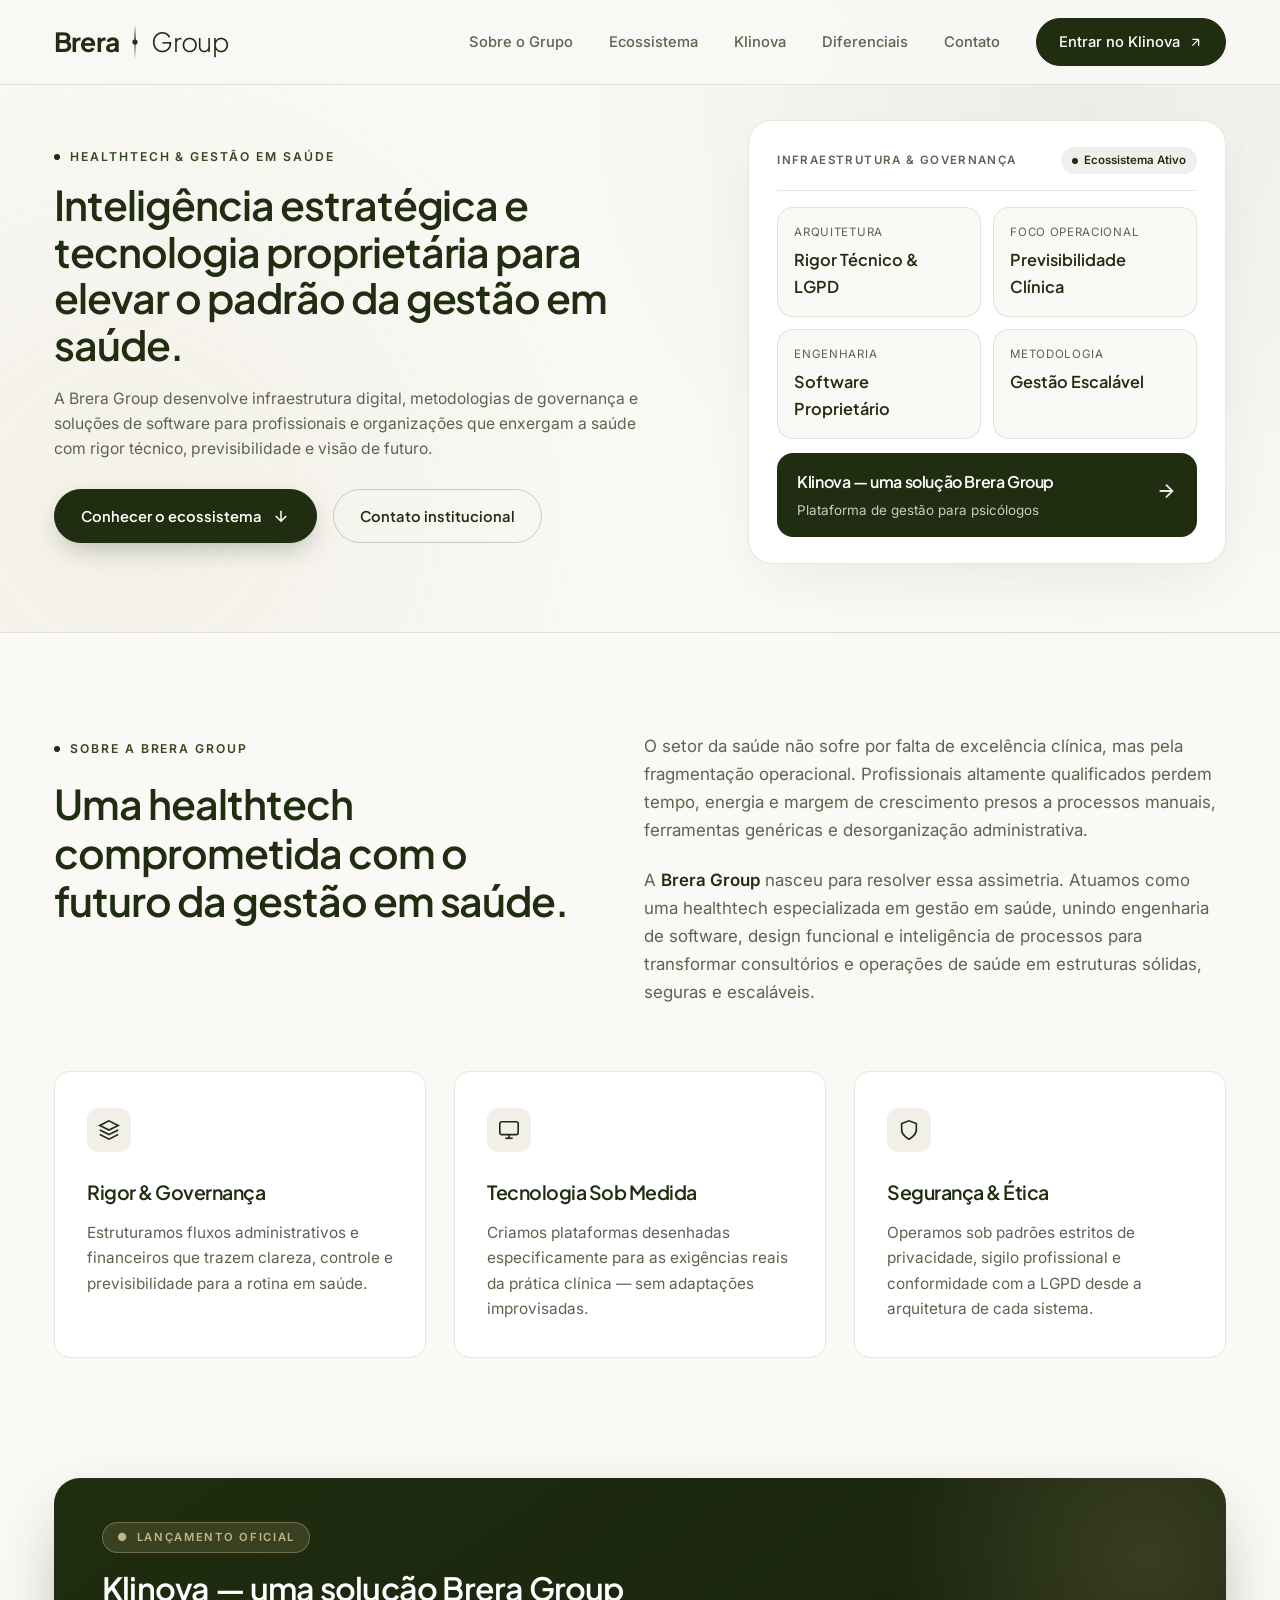
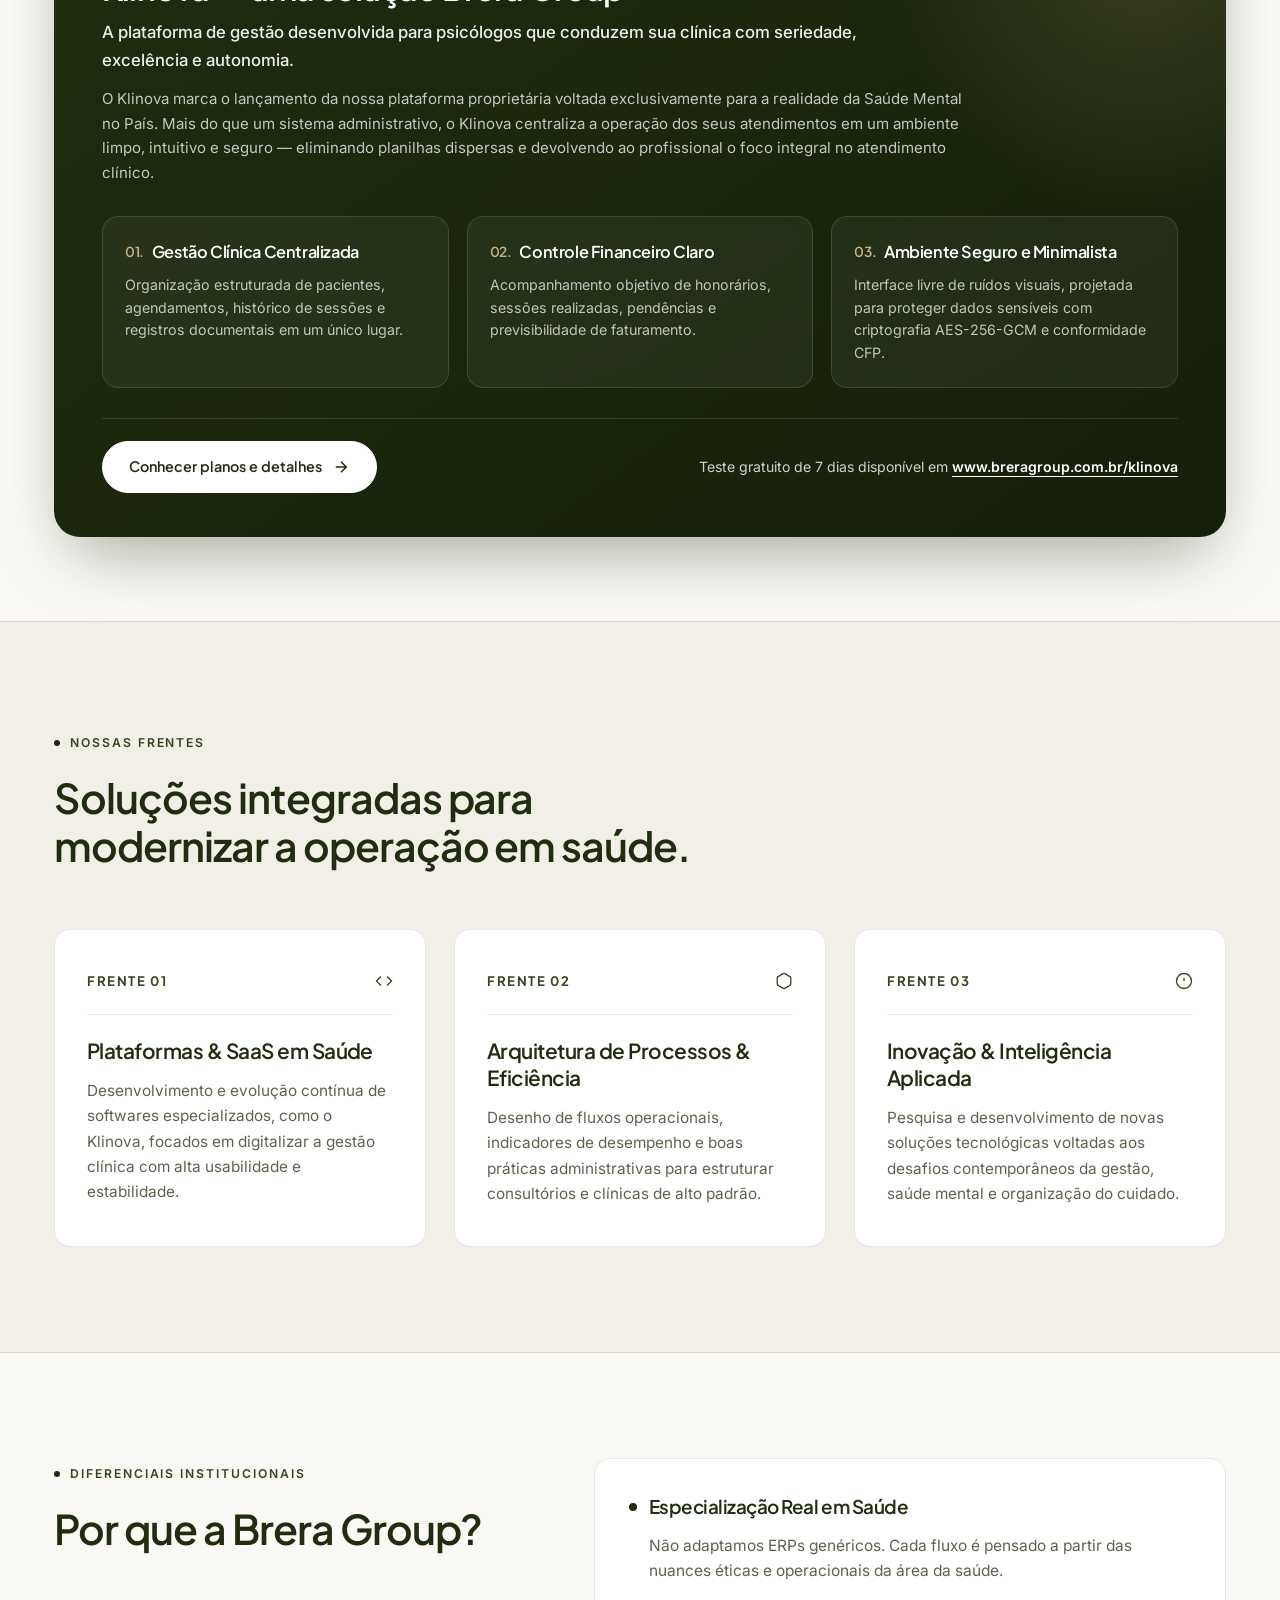
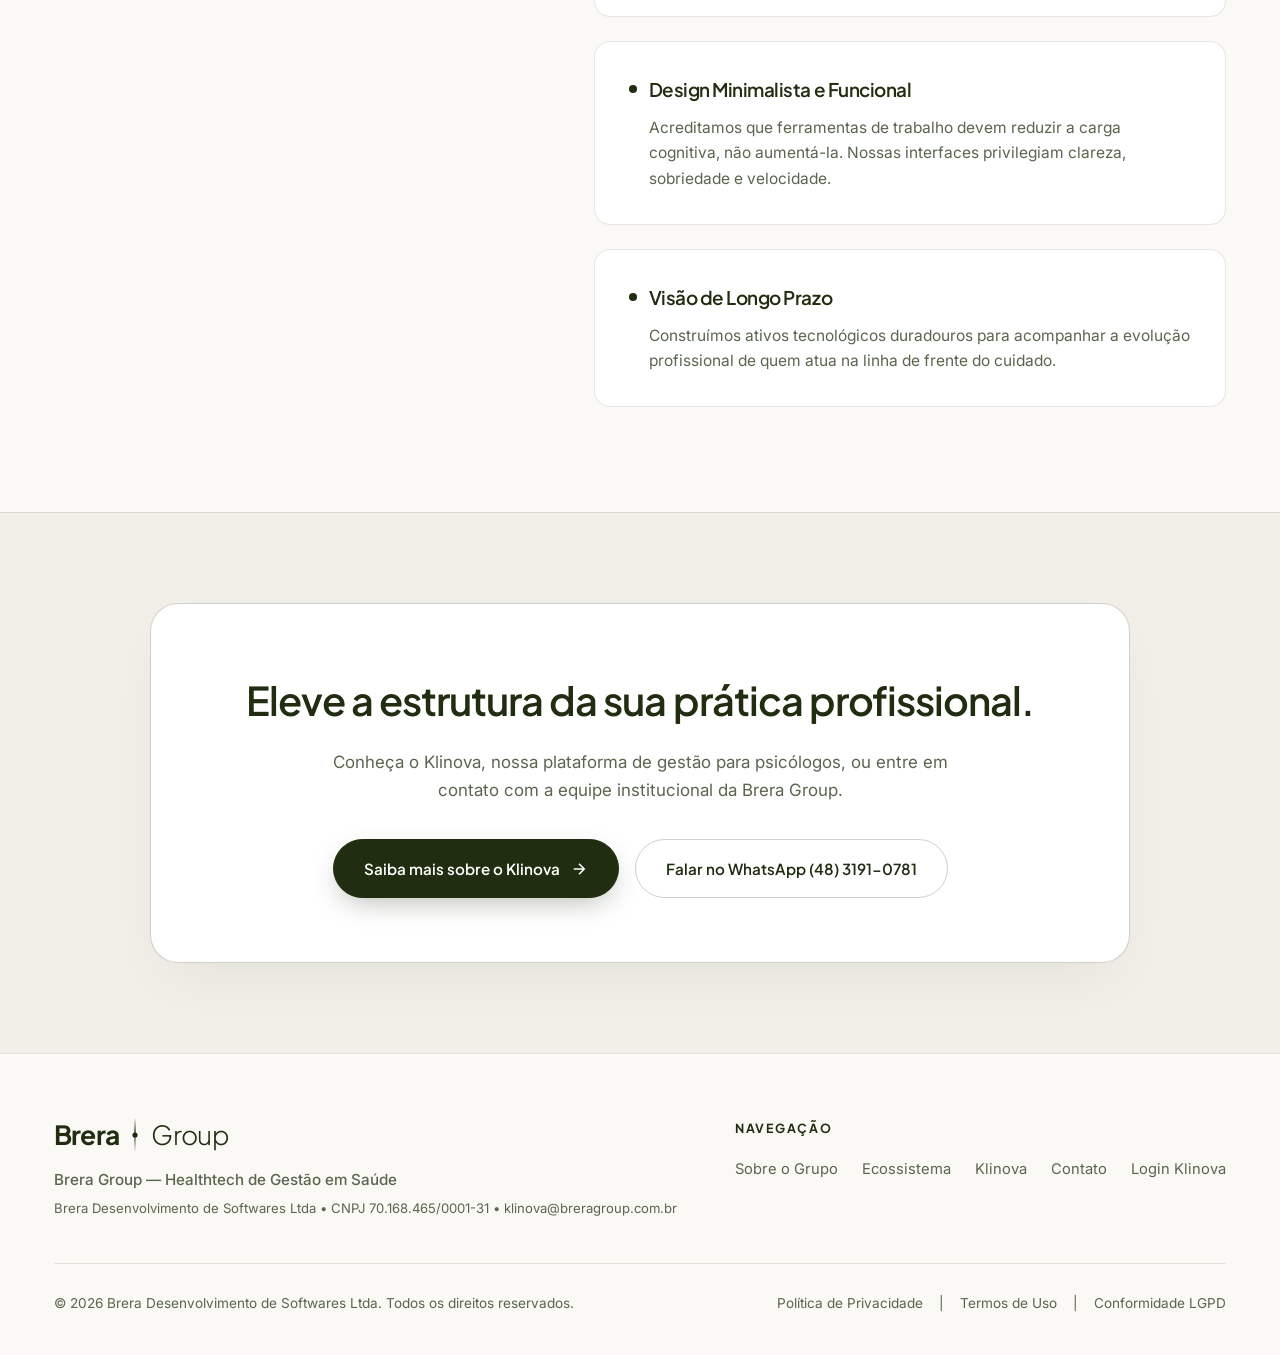
==== commit 88a4767a: "Update print statement from 'Hello' to 'Goodbye'" ====
--- a/index.html
+++ b/index.html
@@ -1,34 +1,32 @@
 <!DOCTYPE html>
-<html lang="pt-BR">
+<html lang="pt-BR" class="scroll-smooth">
 <head>
   <meta charset="UTF-8" />
   <meta name="viewport" content="width=device-width, initial-scale=1.0" />
-  <title>Klinova by Brera Group — Seu consultório em conformidade, sem complicação</title>
-  <meta name="description" content="Agenda, prontuário criptografado, documentos nos modelos da Resolução CFP 06/2019 e organização fiscal num só lugar. Teste 7 dias grátis com 50% OFF vitalício na Black Friday." />
-
-  <!-- Google Fonts: Plus Jakarta Sans, Inter e Fraunces -->
+  <title>Brera Group — Healthtech de Gestão em Saúde</title>
+  <meta name="description" content="A Brera Group desenvolve infraestrutura digital, metodologias de governança e soluções de software como o Klinova para elevar o padrão da gestão em saúde." />
+  
+  <!-- Google Fonts: Plus Jakarta Sans & Inter -->
   <link rel="preconnect" href="https://fonts.googleapis.com">
   <link rel="preconnect" href="https://fonts.gstatic.com" crossorigin>
-  <link href="https://fonts.googleapis.com/css2?family=Fraunces:opsz,wght@9..144,700&family=Inter:wght@300;400;500;600&family=Plus+Jakarta+Sans:wght@400;500;600;700&display=swap" rel="stylesheet">
+  <link href="https://fonts.googleapis.com/css2?family=Inter:wght@300;400;500;600&family=Plus+Jakarta+Sans:wght@300;400;500;600;700&display=swap" rel="stylesheet">
 
   <style>
     :root {
       --brera-dark: #202d10;
-      --brera-deep: #141d09;
-      --klinova-green: #14452f;
+      --brera-deep: #151e0a;
       --brera-olive: #354720;
-      --brera-muted: #57634c;
+      --brera-muted: #5a654e;
       --brera-light-bg: #faf9f5;
       --brera-surface: #ffffff;
       --brera-subtle: #f1efe8;
       --brera-border: rgba(32, 45, 16, 0.11);
-      --brera-border-strong: rgba(32, 45, 16, 0.24);
+      --brera-border-strong: rgba(32, 45, 16, 0.22);
       --brera-gold: #c5b386;
-      --brera-gold-light: rgba(197, 179, 134, 0.18);
-      --radius-sm: 10px;
-      --radius-md: 18px;
-      --radius-lg: 26px;
-      --transition: all 0.32s cubic-bezier(0.16, 1, 0.3, 1);
+      --radius-sm: 8px;
+      --radius-md: 16px;
+      --radius-lg: 24px;
+      --transition: all 0.35s cubic-bezier(0.16, 1, 0.3, 1);
     }
 
     * {
@@ -40,7 +38,6 @@
     html {
       scroll-behavior: smooth;
       font-size: 16px;
-      scroll-padding-top: 96px;
     }
 
     body {
@@ -52,7 +49,7 @@
       overflow-x: hidden;
     }
 
-    h1, h2, h3, h4 {
+    h1, h2, h3, h4, .brand-font {
       font-family: 'Plus Jakarta Sans', sans-serif;
       letter-spacing: -0.025em;
       color: var(--brera-dark);
@@ -64,48 +61,47 @@
       transition: var(--transition);
     }
 
+    ul {
+      list-style: none;
+    }
+
     .container {
       width: 100%;
-      max-width: 1200px;
+      max-width: 1220px;
       margin: 0 auto;
       padding: 0 24px;
     }
 
     /* ==========================================
-       LOGO KLINOVA & CO-BRANDING BRERA GROUP
+       LOGO VETORIAL FIEL À MARCA BRERA GROUP
        ========================================== */
-    .brand-lockup {
+    .brera-logo {
       display: inline-flex;
       align-items: center;
-      gap: 14px;
+      gap: 10px;
+      font-family: 'Plus Jakarta Sans', sans-serif;
+      font-size: 1.65rem;
+      line-height: 1;
+      color: var(--brera-dark);
       user-select: none;
     }
 
-    .klinova-wordmark {
-      font-family: 'Fraunces', Georgia, serif;
+    .brera-logo .logo-bold {
       font-weight: 700;
-      font-size: 1.55rem;
-      letter-spacing: 0.03em;
-      color: var(--klinova-green);
-      line-height: 1;
-    }
-
-    .brand-divider {
-      width: 1px;
-      height: 22px;
-      background-color: var(--brera-border-strong);
-    }
-
-    .by-brera {
-      font-family: 'Plus Jakarta Sans', sans-serif;
-      font-size: 0.78rem;
-      color: var(--brera-muted);
-      letter-spacing: 0.02em;
-    }
-
-    .by-brera strong {
-      font-weight: 700;
-      color: var(--brera-dark);
+      letter-spacing: -0.03em;
+    }
+
+    .brera-logo .logo-light {
+      font-weight: 300;
+      letter-spacing: -0.02em;
+    }
+
+    .brera-logo .logo-divider {
+      width: 12px;
+      height: 34px;
+      display: flex;
+      align-items: center;
+      justify-content: center;
     }
 
     /* ==========================================
@@ -117,51 +113,52 @@
       left: 0;
       width: 100%;
       z-index: 1000;
-      background: rgba(250, 249, 245, 0.88);
+      background: rgba(250, 249, 245, 0.86);
       backdrop-filter: blur(16px);
       -webkit-backdrop-filter: blur(16px);
       border-bottom: 1px solid var(--brera-border);
+      transition: var(--transition);
     }
 
     .navbar-inner {
       display: flex;
       align-items: center;
       justify-content: space-between;
-      height: 80px;
+      height: 84px;
     }
 
     .nav-links {
       display: flex;
       align-items: center;
-      gap: 28px;
+      gap: 36px;
     }
 
     .nav-links a {
-      font-size: 0.9rem;
+      font-size: 0.92rem;
       font-weight: 500;
       color: var(--brera-muted);
+      position: relative;
     }
 
     .nav-links a:hover {
       color: var(--brera-dark);
     }
 
-    .nav-login {
-      font-weight: 600 !important;
-      color: var(--brera-dark) !important;
-    }
-
     .nav-cta {
-      padding: 10px 20px;
+      display: inline-flex;
+      align-items: center;
+      gap: 8px;
+      padding: 11px 22px;
       border-radius: 999px;
       background-color: var(--brera-dark);
       color: #ffffff !important;
-      font-size: 0.86rem;
-      font-weight: 600;
+      font-size: 0.88rem;
+      font-weight: 500;
+      border: 1px solid var(--brera-dark);
     }
 
     .nav-cta:hover {
-      background-color: var(--klinova-green);
+      background-color: var(--brera-olive);
       transform: translateY(-1px);
     }
 
@@ -171,35 +168,38 @@
       border: none;
       color: var(--brera-dark);
       cursor: pointer;
-      padding: 6px;
+      padding: 8px;
     }
 
     /* ==========================================
-       BOTÕES & BADGES
+       COMPONENTES GERAIS (EYEBROW, BOTÕES)
        ========================================== */
-    .seal-badge {
+    .eyebrow {
       display: inline-flex;
       align-items: center;
       gap: 10px;
-      padding: 6px 14px;
-      border-radius: 999px;
-      background-color: rgba(20, 69, 47, 0.08);
-      border: 1px solid rgba(20, 69, 47, 0.22);
-      font-family: 'Plus Jakarta Sans', sans-serif;
-      font-size: 0.74rem;
-      font-weight: 700;
-      letter-spacing: 0.08em;
+      font-size: 0.76rem;
+      font-weight: 600;
       text-transform: uppercase;
-      color: var(--klinova-green);
-      margin-bottom: 16px;
-    }
-
-    .seal-badge::before {
+      letter-spacing: 0.16em;
+      color: var(--brera-olive);
+      margin-bottom: 20px;
+    }
+
+    .eyebrow::before {
       content: "";
-      width: 7px;
-      height: 7px;
+      display: inline-block;
+      width: 6px;
+      height: 6px;
       border-radius: 50%;
-      background-color: var(--klinova-green);
+      background-color: var(--brera-dark);
+    }
+
+    .btn-group {
+      display: flex;
+      flex-wrap: wrap;
+      align-items: center;
+      gap: 16px;
     }
 
     .btn {
@@ -207,842 +207,704 @@
       align-items: center;
       justify-content: center;
       gap: 10px;
-      padding: 15px 30px;
+      padding: 16px 30px;
       border-radius: 999px;
       font-family: 'Plus Jakarta Sans', sans-serif;
       font-size: 0.95rem;
       font-weight: 600;
       cursor: pointer;
-      border: none;
       transition: var(--transition);
     }
 
     .btn-primary {
       background-color: var(--brera-dark);
       color: #ffffff;
-      box-shadow: 0 12px 30px -8px rgba(32, 45, 16, 0.38);
+      border: 1px solid var(--brera-dark);
+      box-shadow: 0 10px 28px -8px rgba(32, 45, 16, 0.35);
     }
 
     .btn-primary:hover {
-      background-color: var(--klinova-green);
+      background-color: var(--brera-olive);
+      border-color: var(--brera-olive);
       transform: translateY(-2px);
-      box-shadow: 0 16px 36px -6px rgba(20, 69, 47, 0.45);
-    }
-
-    .btn-outline {
+      box-shadow: 0 14px 32px -6px rgba(32, 45, 16, 0.45);
+    }
+
+    .btn-secondary {
       background-color: transparent;
       color: var(--brera-dark);
       border: 1px solid var(--brera-border-strong);
     }
 
-    .btn-outline:hover {
-      background-color: var(--brera-dark);
-      color: #ffffff;
+    .btn-secondary:hover {
+      background-color: rgba(32, 45, 16, 0.05);
+      border-color: var(--brera-dark);
+      transform: translateY(-2px);
+    }
+
+    .btn-light {
+      background-color: #ffffff;
+      color: var(--brera-dark);
+      border: 1px solid #ffffff;
+    }
+
+    .btn-light:hover {
+      background-color: var(--brera-subtle);
+      transform: translateY(-2px);
     }
 
     /* ==========================================
-       1. TOPO (HERO SECTION — OTIMIZADA PARA 100% ZOOM)
+       SESSÃO 1: HERO SECTION
        ========================================== */
     .hero {
-      padding: 118px 0 68px;
+      position: relative;
+      padding: 120px 0 68px;
+      overflow: hidden;
       border-bottom: 1px solid var(--brera-border);
       background:
-        radial-gradient(circle at 85% 20%, rgba(20, 69, 47, 0.07) 0%, transparent 45%),
-        radial-gradient(circle at 15% 85%, rgba(197, 179, 134, 0.14) 0%, transparent 40%),
+        radial-gradient(circle at 85% 15%, rgba(32, 45, 16, 0.06) 0%, transparent 45%),
+        radial-gradient(circle at 10% 80%, rgba(197, 179, 134, 0.12) 0%, transparent 40%),
         var(--brera-light-bg);
     }
 
     .hero-grid {
       display: grid;
-      grid-template-columns: 1.12fr 0.88fr;
+      grid-template-columns: 1.15fr 0.85fr;
       gap: 48px;
       align-items: center;
     }
 
+    .hero .eyebrow {
+      margin-bottom: 14px;
+    }
+
     .hero h1 {
-      font-size: clamp(2.05rem, 3.3vw, 2.95rem);
-      font-weight: 700;
-      line-height: 1.12;
+      font-size: clamp(2rem, 3.2vw, 2.85rem);
+      font-weight: 600;
+      line-height: 1.14;
       margin-bottom: 18px;
-    }
-
-    .hero-subtitle {
-      font-size: clamp(0.98rem, 1.2vw, 1.1rem);
+      color: var(--brera-dark);
+    }
+
+    .hero-subheadline {
+      font-size: clamp(0.98rem, 1.15vw, 1.06rem);
+      line-height: 1.6;
       color: var(--brera-muted);
-      max-width: 560px;
-      margin-bottom: 26px;
-      line-height: 1.6;
-    }
-
-    .hero-cta-wrap {
-      display: flex;
-      flex-direction: column;
-      align-items: flex-start;
-      gap: 12px;
-    }
-
-    .hero-btn-row {
-      display: flex;
-      flex-wrap: wrap;
-      align-items: center;
-      gap: 12px;
-    }
-
-    .launch-price-note {
-      display: inline-flex;
-      align-items: center;
-      gap: 6px;
-      font-size: 0.84rem;
-      font-weight: 600;
-      color: var(--klinova-green);
-      padding-left: 4px;
-    }
-
-    /* Painel Visual da Plataforma na Hero */
-    .ui-preview {
+      max-width: 600px;
+      margin-bottom: 28px;
+      font-weight: 400;
+    }
+
+    .hero .btn {
+      padding: 14px 26px;
+      font-size: 0.92rem;
+    }
+
+    .hero-visual {
+      position: relative;
       background: var(--brera-surface);
-      border: 1px solid var(--brera-border-strong);
+      border: 1px solid var(--brera-border);
       border-radius: var(--radius-lg);
-      padding: 24px;
-      box-shadow: 0 24px 56px -18px rgba(32, 45, 16, 0.12);
-    }
-
-    .ui-topbar {
+      padding: 26px 28px;
+      box-shadow: 0 24px 60px -15px rgba(32, 45, 16, 0.08);
+    }
+
+    .hero-visual-header {
       display: flex;
       align-items: center;
       justify-content: space-between;
-      padding-bottom: 14px;
+      padding-bottom: 16px;
       margin-bottom: 16px;
       border-bottom: 1px solid var(--brera-border);
     }
 
-    .ui-dots {
-      display: flex;
+    .visual-tag {
+      font-size: 0.72rem;
+      font-weight: 600;
+      letter-spacing: 0.12em;
+      text-transform: uppercase;
+      color: var(--brera-muted);
+    }
+
+    .status-pill {
+      display: inline-flex;
+      align-items: center;
       gap: 6px;
-    }
-
-    .ui-dots span {
+      padding: 4px 11px;
+      border-radius: 999px;
+      background: rgba(32, 45, 16, 0.07);
+      font-size: 0.72rem;
+      font-weight: 600;
+      color: var(--brera-dark);
+    }
+
+    .status-pill span {
+      width: 6px;
+      height: 6px;
+      border-radius: 50%;
+      background: var(--brera-dark);
+    }
+
+    .visual-metrics {
+      display: grid;
+      grid-template-columns: 1fr 1fr;
+      gap: 12px;
+      margin-bottom: 14px;
+    }
+
+    .metric-card {
+      background: var(--brera-light-bg);
+      border: 1px solid var(--brera-border);
+      border-radius: var(--radius-md);
+      padding: 15px 16px;
+    }
+
+    .metric-card small {
+      display: block;
+      font-size: 0.72rem;
+      color: var(--brera-muted);
+      margin-bottom: 5px;
+      text-transform: uppercase;
+      letter-spacing: 0.06em;
+    }
+
+    .metric-card strong {
+      font-family: 'Plus Jakarta Sans', sans-serif;
+      font-size: 1.02rem;
+      font-weight: 600;
+      color: var(--brera-dark);
+    }
+
+    .visual-Klinova-banner {
+      background: var(--brera-dark);
+      color: #ffffff;
+      border-radius: var(--radius-md);
+      padding: 16px 20px;
+      display: flex;
+      align-items: center;
+      justify-content: space-between;
+      gap: 14px;
+      transition: var(--transition);
+    }
+
+    .visual-Klinova-banner:hover {
+      background: var(--brera-olive);
+      transform: translateY(-2px);
+    }
+
+    .visual-Klinova-banner h4 {
+      color: #ffffff;
+      font-size: 1rem;
+      font-weight: 600;
+      margin-bottom: 4px;
+    }
+
+    .visual-Klinova-banner p {
+      font-size: 0.84rem;
+      color: rgba(255, 255, 255, 0.75);
+    }
+
+    /* ==========================================
+       SESSÃO 2: POSICIONAMENTO & TESE (QUEM SOMOS)
+       ========================================== */
+    .section {
+      padding: 100px 0;
+    }
+
+    .about-top {
+      display: grid;
+      grid-template-columns: 0.95fr 1.05fr;
+      gap: 64px;
+      align-items: start;
+      margin-bottom: 64px;
+    }
+
+    .section-title {
+      font-size: clamp(1.9rem, 3.2vw, 2.75rem);
+      font-weight: 600;
+      line-height: 1.18;
+    }
+
+    .about-text p {
+      font-size: 1.06rem;
+      color: var(--brera-muted);
+      margin-bottom: 22px;
+    }
+
+    .about-text p:last-child {
+      margin-bottom: 0;
+    }
+
+    .about-text strong {
+      color: var(--brera-dark);
+      font-weight: 600;
+    }
+
+    .pillars-grid {
+      display: grid;
+      grid-template-columns: repeat(3, 1fr);
+      gap: 28px;
+    }
+
+    .pillar-card {
+      background: var(--brera-surface);
+      border: 1px solid var(--brera-border);
+      border-radius: var(--radius-md);
+      padding: 36px 32px;
+      transition: var(--transition);
+      position: relative;
+    }
+
+    .pillar-card:hover {
+      transform: translateY(-4px);
+      border-color: var(--brera-border-strong);
+      box-shadow: 0 20px 40px -15px rgba(32, 45, 16, 0.07);
+    }
+
+    .pillar-icon {
+      width: 44px;
+      height: 44px;
+      border-radius: 12px;
+      background: var(--brera-subtle);
+      color: var(--brera-dark);
+      display: flex;
+      align-items: center;
+      justify-content: center;
+      margin-bottom: 24px;
+    }
+
+    .pillar-card h3 {
+      font-size: 1.22rem;
+      font-weight: 600;
+      margin-bottom: 12px;
+    }
+
+    .pillar-card p {
+      font-size: 0.96rem;
+      color: var(--brera-muted);
+    }
+
+    /* ==========================================
+       SESSÃO 3: LANÇAMENTO EM DESTAQUE — KLINOVA
+       ========================================== */
+    .klinova-section {
+      padding: 20px 0 84px;
+    }
+
+    .klinova-wrapper {
+      background: linear-gradient(145deg, var(--brera-dark) 0%, var(--brera-deep) 100%);
+      color: #ffffff;
+      border-radius: 26px;
+      padding: 44px 48px;
+      position: relative;
+      overflow: hidden;
+      box-shadow: 0 28px 70px -20px rgba(21, 30, 10, 0.42);
+    }
+
+    .klinova-wrapper::before {
+      content: "";
+      position: absolute;
+      top: -180px;
+      right: -180px;
+      width: 520px;
+      height: 520px;
+      border-radius: 50%;
+      background: radial-gradient(circle, rgba(197, 179, 134, 0.18) 0%, transparent 70%);
+      pointer-events: none;
+    }
+
+    .launch-badge {
+      display: inline-flex;
+      align-items: center;
+      gap: 8px;
+      padding: 5px 14px;
+      border-radius: 999px;
+      background: rgba(197, 179, 134, 0.16);
+      border: 1px solid rgba(197, 179, 134, 0.4);
+      color: var(--brera-gold);
+      font-size: 0.7rem;
+      font-weight: 600;
+      letter-spacing: 0.15em;
+      text-transform: uppercase;
+      margin-bottom: 16px;
+    }
+
+    .klinova-header {
+      max-width: 100%;
+      margin-bottom: 30px;
+    }
+
+    .klinova-header h2 {
+      color: #ffffff;
+      font-size: clamp(1.65rem, 2.5vw, 2.25rem);
+      font-weight: 600;
+      line-height: 1.2;
+      margin-bottom: 12px;
+    }
+
+    @media (min-width: 769px) {
+      .klinova-header h2 {
+        white-space: nowrap;
+      }
+    }
+
+    .klinova-subheadline {
+      font-size: 1.05rem;
+      color: rgba(255, 255, 255, 0.92);
+      font-weight: 500;
+      max-width: 840px;
+      margin-bottom: 12px;
+    }
+
+    .klinova-description {
+      font-size: 0.94rem;
+      color: rgba(255, 255, 255, 0.74);
+      line-height: 1.65;
+      max-width: 880px;
+    }
+
+    .klinova-deliverables {
+      display: grid;
+      grid-template-columns: repeat(3, 1fr);
+      gap: 18px;
+      margin-bottom: 30px;
+    }
+
+    .deliverable-item {
+      background: rgba(255, 255, 255, 0.05);
+      border: 1px solid rgba(255, 255, 255, 0.12);
+      border-radius: var(--radius-md);
+      padding: 22px 22px;
+      backdrop-filter: blur(8px);
+      transition: var(--transition);
+    }
+
+    .deliverable-item:hover {
+      background: rgba(255, 255, 255, 0.08);
+      border-color: rgba(197, 179, 134, 0.45);
+      transform: translateY(-3px);
+    }
+
+    .deliverable-item h3 {
+      color: #ffffff;
+      font-size: 1.02rem;
+      font-weight: 600;
+      margin-bottom: 8px;
+      display: flex;
+      align-items: center;
+      gap: 8px;
+    }
+
+    .deliverable-item h3 span {
+      color: var(--brera-gold);
+      font-size: 0.86rem;
+    }
+
+    .deliverable-item p {
+      font-size: 0.89rem;
+      color: rgba(255, 255, 255, 0.72);
+      line-height: 1.6;
+    }
+
+    .klinova-footer {
+      display: flex;
+      align-items: center;
+      justify-content: space-between;
+      flex-wrap: wrap;
+      gap: 20px;
+      padding-top: 22px;
+      border-top: 1px solid rgba(255, 255, 255, 0.12);
+    }
+
+    .klinova-footer .btn {
+      padding: 13px 26px;
+      font-size: 0.9rem;
+    }
+
+    .klinova-url-hint {
+      font-size: 0.88rem;
+      color: rgba(255, 255, 255, 0.8);
+    }
+
+    .klinova-url-hint a {
+      color: #ffffff;
+      font-weight: 600;
+      text-decoration: underline;
+      text-underline-offset: 4px;
+    }
+
+    .klinova-url-hint a:hover {
+      color: var(--brera-gold);
+    }
+
+    /* ==========================================
+       SESSÃO 4: ECOSSISTEMA DE ATUAÇÃO
+       ========================================== */
+    .ecosystem-section {
+      padding: 105px 0;
+      background-color: var(--brera-subtle);
+      border-top: 1px solid var(--brera-border);
+      border-bottom: 1px solid var(--brera-border);
+    }
+
+    .section-header-centered {
+      max-width: 680px;
+      margin-bottom: 60px;
+    }
+
+    .ecosystem-grid {
+      display: grid;
+      grid-template-columns: repeat(3, 1fr);
+      gap: 28px;
+    }
+
+    .eco-card {
+      background: var(--brera-surface);
+      border: 1px solid var(--brera-border);
+      border-radius: var(--radius-md);
+      padding: 40px 32px;
+      display: flex;
+      flex-direction: column;
+      justify-content: space-between;
+      transition: var(--transition);
+    }
+
+    .eco-card:hover {
+      transform: translateY(-5px);
+      border-color: var(--brera-dark);
+      box-shadow: 0 22px 44px -16px rgba(32, 45, 16, 0.1);
+    }
+
+    .eco-number {
+      font-family: 'Plus Jakarta Sans', sans-serif;
+      font-size: 0.82rem;
+      font-weight: 700;
+      color: var(--brera-olive);
+      letter-spacing: 0.12em;
+      padding-bottom: 22px;
+      margin-bottom: 22px;
+      border-bottom: 1px solid var(--brera-border);
+      display: flex;
+      align-items: center;
+      justify-content: space-between;
+    }
+
+    .eco-card h3 {
+      font-size: 1.3rem;
+      font-weight: 600;
+      margin-bottom: 14px;
+      line-height: 1.3;
+    }
+
+    .eco-card p {
+      font-size: 0.96rem;
+      color: var(--brera-muted);
+    }
+
+    /* ==========================================
+       SESSÃO 5: DIFERENCIAIS INSTITUCIONAIS
+       ========================================== */
+    .diff-section {
+      padding: 105px 0;
+    }
+
+    .diff-layout {
+      display: grid;
+      grid-template-columns: 0.85fr 1.15fr;
+      gap: 72px;
+      align-items: start;
+    }
+
+    .diff-sticky {
+      position: sticky;
+      top: 120px;
+    }
+
+    .diff-list {
+      display: flex;
+      flex-direction: column;
+      gap: 24px;
+    }
+
+    .diff-item {
+      background: var(--brera-surface);
+      border: 1px solid var(--brera-border);
+      border-radius: var(--radius-md);
+      padding: 32px 34px;
+      transition: var(--transition);
+    }
+
+    .diff-item:hover {
+      border-color: var(--brera-border-strong);
+      box-shadow: 0 14px 30px -12px rgba(32, 45, 16, 0.06);
+    }
+
+    .diff-item h3 {
+      font-size: 1.18rem;
+      font-weight: 600;
+      margin-bottom: 10px;
+      display: flex;
+      align-items: center;
+      gap: 12px;
+    }
+
+    .diff-item h3::before {
+      content: "";
       width: 8px;
       height: 8px;
       border-radius: 50%;
-      background: var(--brera-border-strong);
-    }
-
-    .ui-badge-cfp {
-      font-size: 0.7rem;
-      font-weight: 600;
-      padding: 4px 10px;
-      border-radius: 999px;
-      background: rgba(20, 69, 47, 0.09);
-      color: var(--klinova-green);
-      letter-spacing: 0.04em;
-    }
-
-    .ui-cards {
-      display: flex;
-      flex-direction: column;
-      gap: 11px;
-    }
-
-    .ui-row {
-      display: flex;
-      align-items: center;
-      justify-content: space-between;
-      background: var(--brera-light-bg);
-      border: 1px solid var(--brera-border);
-      border-radius: var(--radius-sm);
-      padding: 13px 16px;
-    }
-
-    .ui-row-left {
-      display: flex;
-      align-items: center;
-      gap: 12px;
-    }
-
-    .ui-icon {
-      width: 34px;
-      height: 34px;
-      border-radius: 9px;
-      background: var(--brera-dark);
-      color: #ffffff;
-      display: flex;
-      align-items: center;
-      justify-content: center;
+      background-color: var(--brera-dark);
       flex-shrink: 0;
     }
 
-    .ui-row h4 {
-      font-size: 0.88rem;
-      font-weight: 600;
-      margin-bottom: 2px;
-    }
-
-    .ui-row p {
-      font-size: 0.75rem;
+    .diff-item p {
+      font-size: 0.97rem;
       color: var(--brera-muted);
-    }
-
-    .ui-status {
-      font-size: 0.72rem;
-      font-weight: 600;
-      color: var(--klinova-green);
-      background: rgba(20, 69, 47, 0.08);
-      padding: 4px 9px;
-      border-radius: 6px;
-      white-space: nowrap;
+      padding-left: 20px;
     }
 
     /* ==========================================
-       2. O PROBLEMA
+       SESSÃO 6: CHAMADA FINAL (CTA) & RODAPÉ
        ========================================== */
-    .section {
-      padding: 92px 0;
-    }
-
-    .problem-section {
-      background-color: var(--brera-subtle);
-      border-bottom: 1px solid var(--brera-border);
-    }
-
-    .section-header {
-      max-width: 720px;
-      margin-bottom: 48px;
-    }
-
-    .section-eyebrow {
-      font-size: 0.76rem;
-      font-weight: 700;
-      text-transform: uppercase;
-      letter-spacing: 0.15em;
-      color: var(--klinova-green);
-      margin-bottom: 12px;
-      display: block;
-    }
-
-    .section-title {
-      font-size: clamp(1.8rem, 3vw, 2.55rem);
-      font-weight: 600;
-      line-height: 1.18;
-    }
-
-    .problem-grid {
-      display: grid;
-      grid-template-columns: repeat(3, 1fr);
-      gap: 24px;
-    }
-
-    .problem-card {
-      background: var(--brera-surface);
-      border: 1px solid var(--brera-border);
-      border-radius: var(--radius-md);
-      padding: 32px 28px;
-      transition: var(--transition);
-    }
-
-    .problem-card:hover {
-      border-color: var(--brera-border-strong);
-      transform: translateY(-3px);
-    }
-
-    .problem-tag {
-      display: inline-block;
-      font-size: 0.74rem;
-      font-weight: 700;
-      text-transform: uppercase;
-      letter-spacing: 0.1em;
-      color: #8c3b2b;
-      background: rgba(140, 59, 43, 0.08);
-      padding: 5px 12px;
-      border-radius: 6px;
-      margin-bottom: 16px;
-    }
-
-    .problem-card h3 {
-      font-size: 1.18rem;
-      margin-bottom: 8px;
-    }
-
-    .problem-card p {
-      color: var(--brera-muted);
-      font-size: 0.96rem;
-    }
-
-    /* ==========================================
-       3. A SOLUÇÃO & VITRINE INTERATIVA DA PLATAFORMA
-       ========================================== */
-    .solution-grid {
-      display: grid;
-      grid-template-columns: repeat(2, 1fr);
-      gap: 24px;
-      margin-bottom: 64px;
-    }
-
-    .solution-card {
-      background: var(--brera-surface);
-      border: 1px solid var(--brera-border);
-      border-radius: var(--radius-md);
-      padding: 32px 30px;
-      display: flex;
-      gap: 20px;
-      align-items: flex-start;
-      transition: var(--transition);
-    }
-
-    .solution-card:hover {
-      border-color: var(--klinova-green);
-      box-shadow: 0 20px 42px -15px rgba(32, 45, 16, 0.08);
-      transform: translateY(-3px);
-    }
-
-    .solution-icon {
-      width: 44px;
-      height: 44px;
-      border-radius: 12px;
-      background: var(--brera-dark);
-      color: #ffffff;
-      display: flex;
-      align-items: center;
-      justify-content: center;
-      flex-shrink: 0;
-    }
-
-    .solution-card h3 {
-      font-size: 1.16rem;
-      margin-bottom: 6px;
-    }
-
-    .solution-card p {
-      color: var(--brera-muted);
-      font-size: 0.95rem;
-    }
-
-    /* Vitrine de Telas Reais (Screenshots) */
-    .showcase-box {
+    .cta-section {
+      padding: 90px 0;
+      background: var(--brera-subtle);
+      border-top: 1px solid var(--brera-border);
+    }
+
+    .cta-box {
       background: var(--brera-surface);
       border: 1px solid var(--brera-border-strong);
-      border-radius: var(--radius-lg);
-      padding: 36px;
-      box-shadow: 0 24px 60px -20px rgba(32, 45, 16, 0.09);
-    }
-
-    .showcase-header {
+      border-radius: 28px;
+      padding: 64px 56px;
+      text-align: center;
+      max-width: 980px;
+      margin: 0 auto;
+      box-shadow: 0 24px 60px -20px rgba(32, 45, 16, 0.08);
+    }
+
+    .cta-box h2 {
+      font-size: clamp(1.9rem, 3.1vw, 2.65rem);
+      font-weight: 600;
+      margin-bottom: 16px;
+    }
+
+    .cta-box p {
+      font-size: 1.06rem;
+      color: var(--brera-muted);
+      max-width: 640px;
+      margin: 0 auto 34px;
+    }
+
+    .cta-box .btn-group {
+      justify-content: center;
+    }
+
+    /* FOOTER */
+    .footer {
+      background-color: var(--brera-light-bg);
+      border-top: 1px solid var(--brera-border);
+      padding: 64px 0 40px;
+      font-size: 0.92rem;
+      color: var(--brera-muted);
+    }
+
+    .footer-top {
       display: flex;
       flex-wrap: wrap;
       justify-content: space-between;
-      align-items: flex-end;
-      gap: 20px;
-      margin-bottom: 24px;
-    }
-
-    .showcase-tabs {
-      display: inline-flex;
+      align-items: flex-start;
+      gap: 48px;
+      padding-bottom: 44px;
+      border-bottom: 1px solid var(--brera-border);
+    }
+
+    .footer-brand p {
+      margin-top: 14px;
+      font-size: 0.95rem;
+      color: var(--brera-muted);
+      font-weight: 500;
+    }
+
+    .footer-brand small {
+      display: block;
+      margin-top: 6px;
+      font-size: 0.82rem;
+      color: var(--brera-muted);
+    }
+
+    .footer-nav-group h4 {
+      font-size: 0.78rem;
+      text-transform: uppercase;
+      letter-spacing: 0.14em;
+      color: var(--brera-dark);
+      margin-bottom: 18px;
+    }
+
+    .footer-nav-links {
+      display: flex;
       flex-wrap: wrap;
-      gap: 6px;
-      background: var(--brera-subtle);
-      padding: 5px;
-      border-radius: 999px;
-      border: 1px solid var(--brera-border);
-    }
-
-    .showcase-tab {
-      padding: 8px 16px;
-      border-radius: 999px;
-      border: none;
-      background: transparent;
-      color: var(--brera-muted);
-      font-family: 'Plus Jakarta Sans', sans-serif;
-      font-size: 0.82rem;
-      font-weight: 600;
-      cursor: pointer;
-      transition: var(--transition);
-    }
-
-    .showcase-tab.active {
-      background: var(--brera-dark);
-      color: #ffffff;
-      box-shadow: 0 4px 12px rgba(32, 45, 16, 0.18);
-    }
-
-    .showcase-frame {
-      border-radius: 14px;
-      overflow: hidden;
-      border: 1px solid var(--brera-border);
-      background: var(--brera-light-bg);
-    }
-
-    .showcase-img {
-      width: 100%;
-      height: auto;
-      display: block;
-    }
-
-    .showcase-caption {
-      margin-top: 14px;
-      font-size: 0.86rem;
-      color: var(--brera-muted);
-      text-align: center;
-    }
-
-    /* ==========================================
-       4. COMO FUNCIONA
-       ========================================== */
-    .steps-section {
-      background: var(--brera-dark);
-      color: #ffffff;
-      padding: 88px 0;
-    }
-
-    .steps-section .section-eyebrow {
-      color: var(--brera-gold);
-    }
-
-    .steps-section .section-title {
-      color: #ffffff;
-    }
-
-    .steps-grid {
-      display: grid;
-      grid-template-columns: repeat(3, 1fr);
       gap: 24px;
-      margin-top: 44px;
-    }
-
-    .step-card {
-      background: rgba(255, 255, 255, 0.05);
-      border: 1px solid rgba(255, 255, 255, 0.12);
-      border-radius: var(--radius-md);
-      padding: 32px 28px;
-      position: relative;
-    }
-
-    .step-num {
-      font-family: 'Fraunces', serif;
-      font-size: 2.2rem;
-      color: var(--brera-gold);
-      line-height: 1;
-      margin-bottom: 16px;
-      display: block;
-    }
-
-    .step-card p {
-      font-size: 1.06rem;
-      font-weight: 500;
-      color: rgba(255, 255, 255, 0.92);
-      line-height: 1.5;
-    }
-
-    /* ==========================================
-       5. PLANOS E TABELA COMPARATIVA
-       ========================================== */
-    .pricing-cards {
-      display: grid;
-      grid-template-columns: repeat(2, 1fr);
-      gap: 28px;
-      margin-bottom: 48px;
-    }
-
-    .price-card {
-      background: var(--brera-surface);
-      border: 1px solid var(--brera-border-strong);
-      border-radius: var(--radius-lg);
-      padding: 38px 36px;
-      display: flex;
-      flex-direction: column;
-      justify-content: space-between;
-      position: relative;
-      transition: var(--transition);
-    }
-
-    .price-card.featured {
-      background: var(--brera-dark);
-      color: #ffffff;
-      border-color: var(--brera-dark);
-      box-shadow: 0 28px 60px -18px rgba(32, 45, 16, 0.35);
-    }
-
-    .price-card.featured h3,
-    .price-card.featured .price-value {
-      color: #ffffff;
-    }
-
-    .bf-badge {
-      display: inline-flex;
-      align-items: center;
-      gap: 6px;
-      font-size: 0.72rem;
-      font-weight: 700;
-      text-transform: uppercase;
-      letter-spacing: 0.1em;
-      padding: 6px 14px;
-      border-radius: 999px;
-      background: rgba(20, 69, 47, 0.1);
-      color: var(--klinova-green);
-      margin-bottom: 16px;
-    }
-
-    .price-card.featured .bf-badge {
-      background: var(--brera-gold);
-      color: var(--brera-deep);
-    }
-
-    .price-card h3 {
-      font-size: 1.5rem;
-      margin-bottom: 8px;
-    }
-
-    .old-price {
-      font-size: 0.92rem;
-      color: var(--brera-muted);
-      text-decoration: line-through;
-      display: block;
-    }
-
-    .price-card.featured .old-price {
-      color: rgba(255, 255, 255, 0.6);
-    }
-
-    .price-value {
-      font-family: 'Plus Jakarta Sans', sans-serif;
-      font-size: 2.65rem;
-      font-weight: 700;
-      line-height: 1.1;
-      margin: 4px 0 12px;
-    }
-
-    .price-value span {
-      font-size: 0.98rem;
-      font-weight: 400;
-      opacity: 0.75;
-    }
-
-    .annual-box {
-      background: var(--brera-subtle);
-      border-radius: var(--radius-sm);
-      padding: 12px 16px;
-      font-size: 0.85rem;
-      color: var(--brera-dark);
-      margin-bottom: 22px;
-      border: 1px solid var(--brera-border);
-    }
-
-    .price-card.featured .annual-box {
-      background: rgba(255, 255, 255, 0.08);
-      border-color: rgba(255, 255, 255, 0.14);
-      color: rgba(255, 255, 255, 0.9);
-    }
-
-    .card-actions {
-      display: flex;
-      flex-direction: column;
-      gap: 10px;
-    }
-
-    .card-sublink {
-      text-align: center;
-      font-size: 0.8rem;
-      color: var(--brera-muted);
+    }
+
+    .footer-nav-links a:hover {
+      color: var(--brera-dark);
       text-decoration: underline;
     }
 
-    .price-card.featured .card-sublink {
-      color: rgba(255, 255, 255, 0.75);
-    }
-
-    /* Tabela Comparativa */
-    .table-wrapper {
-      background: var(--brera-surface);
-      border: 1px solid var(--brera-border-strong);
-      border-radius: var(--radius-md);
-      overflow-x: auto;
-      box-shadow: 0 16px 40px -15px rgba(32, 45, 16, 0.06);
-    }
-
-    .comparison-table {
-      width: 100%;
-      border-collapse: collapse;
-      min-width: 680px;
-    }
-
-    .comparison-table th,
-    .comparison-table td {
-      padding: 16px 22px;
-      text-align: left;
-      border-bottom: 1px solid var(--brera-border);
-      font-size: 0.92rem;
-    }
-
-    .comparison-table thead th {
-      background: var(--brera-subtle);
-      font-family: 'Plus Jakarta Sans', sans-serif;
-      font-size: 0.96rem;
-      font-weight: 700;
-      color: var(--brera-dark);
-    }
-
-    .comparison-table tbody tr:last-child td {
-      border-bottom: none;
-    }
-
-    .comparison-table td:first-child {
-      font-weight: 500;
-      color: var(--brera-dark);
-      width: 40%;
-    }
-
-    .comparison-table td:nth-child(2) {
-      color: var(--brera-muted);
-      width: 30%;
-    }
-
-    .comparison-table td:nth-child(3) {
-      font-weight: 600;
-      color: var(--brera-dark);
-      background: rgba(20, 69, 47, 0.025);
-      width: 30%;
-    }
-
-    .check-badge {
-      display: inline-flex;
-      align-items: center;
-      gap: 6px;
-      color: var(--klinova-green);
-      font-weight: 600;
-    }
-
-    .pricing-footnote {
-      margin-top: 20px;
-      font-size: 0.86rem;
-      color: var(--brera-muted);
-      display: flex;
-      flex-direction: column;
-      gap: 6px;
-    }
-
-    /* ==========================================
-       6. PERGUNTAS FREQUENTES (FAQ)
-       ========================================== */
-    .faq-section {
-      background-color: var(--brera-subtle);
-      border-top: 1px solid var(--brera-border);
-      border-bottom: 1px solid var(--brera-border);
-    }
-
-    .faq-list {
-      max-width: 880px;
-      margin: 0 auto;
-      display: flex;
-      flex-direction: column;
-      gap: 12px;
-    }
-
-    .faq-item {
-      background: var(--brera-surface);
-      border: 1px solid var(--brera-border);
-      border-radius: var(--radius-sm);
-      overflow: hidden;
-      transition: var(--transition);
-    }
-
-    .faq-item.active {
-      border-color: var(--brera-dark);
-    }
-
-    .faq-question {
-      width: 100%;
-      background: none;
-      border: none;
-      padding: 20px 24px;
-      text-align: left;
-      font-family: 'Plus Jakarta Sans', sans-serif;
-      font-size: 1.02rem;
-      font-weight: 600;
-      color: var(--brera-dark);
-      display: flex;
-      align-items: center;
-      justify-content: space-between;
-      gap: 16px;
-      cursor: pointer;
-    }
-
-    .faq-icon {
-      width: 28px;
-      height: 28px;
-      border-radius: 50%;
-      background: var(--brera-subtle);
-      display: flex;
-      align-items: center;
-      justify-content: center;
-      flex-shrink: 0;
-      transition: var(--transition);
-    }
-
-    .faq-item.active .faq-icon {
-      background: var(--brera-dark);
-      color: #ffffff;
-      transform: rotate(45deg);
-    }
-
-    .faq-answer {
-      max-height: 0;
-      overflow: hidden;
-      transition: max-height 0.35s ease;
-    }
-
-    .faq-answer-inner {
-      padding: 0 24px 22px;
-      color: var(--brera-muted);
-      font-size: 0.95rem;
-      line-height: 1.7;
-    }
-
-    /* ==========================================
-       7. FORMULÁRIO DE INTERESSE / ATENDIMENTO
-       ========================================== */
-    .form-wrapper {
-      max-width: 780px;
-      margin: 0 auto;
-      background: var(--brera-surface);
-      border: 1px solid var(--brera-border-strong);
-      border-radius: var(--radius-lg);
-      padding: 48px 46px;
-      box-shadow: 0 28px 64px -20px rgba(32, 45, 16, 0.1);
-    }
-
-    .form-grid {
-      display: grid;
-      grid-template-columns: 1fr 1fr;
-      gap: 18px;
-      margin-top: 28px;
-    }
-
-    .form-group {
-      display: flex;
-      flex-direction: column;
-      gap: 7px;
-    }
-
-    .form-group.full {
-      grid-column: 1 / -1;
-    }
-
-    .form-group label {
-      font-size: 0.86rem;
-      font-weight: 600;
-      color: var(--brera-dark);
-    }
-
-    .form-group label span {
-      font-weight: 400;
-      color: var(--brera-muted);
-    }
-
-    .form-control {
-      width: 100%;
-      padding: 13px 15px;
-      border-radius: var(--radius-sm);
-      border: 1px solid var(--brera-border-strong);
-      background-color: var(--brera-light-bg);
-      font-family: 'Inter', sans-serif;
-      font-size: 0.94rem;
-      color: var(--brera-dark);
-      transition: var(--transition);
-    }
-
-    .form-control:focus {
-      outline: none;
-      border-color: var(--klinova-green);
-      background-color: #ffffff;
-      box-shadow: 0 0 0 3px rgba(20, 69, 47, 0.12);
-    }
-
-    textarea.form-control {
-      min-height: 100px;
-      resize: vertical;
-    }
-
-    .consent-group {
-      grid-column: 1 / -1;
-      display: flex;
-      align-items: flex-start;
-      gap: 12px;
-      margin-top: 6px;
-      font-size: 0.86rem;
-      color: var(--brera-muted);
-      cursor: pointer;
-    }
-
-    .consent-group input[type="checkbox"] {
-      margin-top: 4px;
-      width: 18px;
-      height: 18px;
-      accent-color: var(--klinova-green);
-      cursor: pointer;
-      flex-shrink: 0;
-    }
-
-    .form-submit-Feedback {
-      display: none;
-      grid-column: 1 / -1;
-      padding: 18px 22px;
-      border-radius: var(--radius-sm);
-      background: rgba(20, 69, 47, 0.09);
-      border: 1px solid var(--klinova-green);
-      color: var(--klinova-green);
-      font-weight: 500;
-      font-size: 0.94rem;
-      margin-top: 10px;
-      line-height: 1.6;
-    }
-
-    /* ==========================================
-       RODAPÉ (FOOTER)
-       ========================================== */
-    .footer {
-      background: var(--brera-light-bg);
-      border-top: 1px solid var(--brera-border);
-      padding: 52px 0 36px;
-      font-size: 0.88rem;
-      color: var(--brera-muted);
-    }
-
-    .footer-inner {
+    .footer-bottom {
+      padding-top: 28px;
       display: flex;
       flex-wrap: wrap;
       justify-content: space-between;
       align-items: center;
-      gap: 24px;
-    }
-
-    .footer-links {
+      gap: 20px;
+      font-size: 0.85rem;
+    }
+
+    .footer-legal {
       display: flex;
       flex-wrap: wrap;
-      gap: 20px;
-    }
-
-    .footer-links a:hover {
+      gap: 16px;
+    }
+
+    .footer-legal span,
+    .footer-legal a {
+      color: var(--brera-muted);
+    }
+
+    .footer-legal a:hover {
       color: var(--brera-dark);
       text-decoration: underline;
     }
 
     /* ==========================================
-       RESPONSIVIDADE
+       RESPONSIVIDADE (TABLET & MOBILE)
        ========================================== */
     @media (max-width: 992px) {
       .hero-grid,
-      .problem-grid,
-      .solution-grid,
-      .steps-grid,
-      .pricing-cards {
+      .about-top,
+      .diff-layout {
+        grid-template-columns: 1fr;
+        gap: 44px;
+      }
+
+      .pillars-grid,
+      .klinova-deliverables,
+      .ecosystem-grid {
         grid-template-columns: 1fr;
       }
 
-      .form-wrapper {
-        padding: 36px 24px;
+      .klinova-wrapper {
+        padding: 38px 28px;
       }
 
-      .showcase-box {
-        padding: 24px 18px;
+      .diff-sticky {
+        position: static;
+      }
+
+      .cta-box {
+        padding: 48px 26px;
       }
     }
 
@@ -1050,15 +912,16 @@
       .nav-links {
         display: none;
         position: absolute;
-        top: 80px;
+        top: 84px;
         left: 0;
         width: 100%;
         background: var(--brera-surface);
         flex-direction: column;
         align-items: flex-start;
-        padding: 24px;
-        gap: 18px;
+        padding: 28px 24px;
+        gap: 20px;
         border-bottom: 1px solid var(--brera-border);
+        box-shadow: 0 18px 36px rgba(0, 0, 0, 0.06);
       }
 
       .nav-links.active {
@@ -1069,25 +932,27 @@
         display: block;
       }
 
-      .form-grid {
-        grid-template-columns: 1fr;
+      .hero {
+        padding: 120px 0 68px;
       }
 
-      .hero {
-        padding: 112px 0 64px;
+      .section,
+      .ecosystem-section,
+      .diff-section {
+        padding: 76px 0;
       }
 
-      .section {
-        padding: 72px 0;
-      }
-
-      .hero-btn-row {
+      .btn-group {
         flex-direction: column;
         width: 100%;
       }
 
-      .hero-btn-row .btn {
+      .btn {
         width: 100%;
+      }
+
+      .visual-metrics {
+        grid-template-columns: 1fr;
       }
     }
   </style>
@@ -1097,10 +962,15 @@
   <!-- ==================== HEADER ==================== -->
   <header class="navbar">
     <div class="container navbar-inner">
-      <a href="https://www.breragroup.com.br/klinova" class="brand-lockup" aria-label="Klinova by Brera Group">
-        <span class="klinova-wordmark">KLINOVA</span>
-        <span class="brand-divider"></span>
-        <span class="by-brera">by <strong>Brera</strong> Group</span>
+      <a href="https://www.breragroup.com.br" class="brera-logo" aria-label="Brera Group">
+        <span class="logo-bold">Brera</span>
+        <span class="logo-divider" aria-hidden="true">
+          <svg width="10" height="34" viewBox="0 0 10 34" fill="none" xmlns="http://www.w3.org/2000/svg">
+            <path d="M5 0L5.7 14.5L5 34L4.3 14.5L5 0Z" fill="#202d10"/>
+            <circle cx="5" cy="17" r="2.6" fill="#202d10"/>
+          </svg>
+        </span>
+        <span class="logo-light">Group</span>
       </a>
 
       <button class="mobile-toggle" id="mobileToggle" aria-label="Abrir menu">
@@ -1112,616 +982,336 @@
       </button>
 
       <nav class="nav-links" id="navLinks">
-        <a href="#solucao">Solução</a>
-        <a href="#por-dentro">Por dentro</a>
-        <a href="#planos">Planos</a>
-        <a href="#faq">Perguntas frequentes</a>
-        <a href="https://www.breragroup.com.br">Brera Group</a>
-        <a href="https://klinova.breragroup.com.br" class="nav-login app-direct-link">Entrar</a>
-        <a href="https://klinova.breragroup.com.br" class="nav-cta app-direct-link">Testar 7 dias grátis</a>
+        <a href="#sobre">Sobre o Grupo</a>
+        <a href="#ecossistema">Ecossistema</a>
+        <a href="https://www.breragroup.com.br/klinova">Klinova</a>
+        <a href="#diferenciais">Diferenciais</a>
+        <a href="https://www.breragroup.com.br/contato">Contato</a>
+        <a href="https://klinova.breragroup.com.br" target="_blank" rel="noopener noreferrer" class="nav-cta">
+          Entrar no Klinova
+          <svg width="15" height="15" viewBox="0 0 24 24" fill="none" stroke="currentColor" stroke-width="2">
+            <path d="M7 17L17 7M17 7H7M17 7V17"/>
+          </svg>
+        </a>
       </nav>
     </div>
   </header>
 
-  <!-- ==================== 1. TOPO (HERO) ==================== -->
+  <!-- ==================== SESSÃO 1: HERO SECTION ==================== -->
   <section class="hero">
     <div class="container hero-grid">
       <div>
-        <div class="seal-badge">BLACK FRIDAY KLINOVA • 50% OFF VITALÍCIO</div>
-        <h1>Seu consultório em conformidade, sem complicação.</h1>
-        <p class="hero-subtitle">
-          Agenda com lembretes no WhatsApp e Google Agenda, prontuário criptografado, documentos nos modelos da Resolução CFP 06/2019 e organização fiscal num só lugar.
+        <div class="eyebrow">HEALTHTECH &amp; GESTÃO EM SAÚDE</div>
+        <h1>Inteligência estratégica e tecnologia proprietária para elevar o padrão da gestão em saúde.</h1>
+        <p class="hero-subheadline">
+          A Brera Group desenvolve infraestrutura digital, metodologias de governança e soluções de software para profissionais e organizações que enxergam a saúde com rigor técnico, previsibilidade e visão de futuro.
         </p>
-        <div class="hero-cta-wrap">
-          <div class="hero-btn-row">
-            <a href="https://klinova.breragroup.com.br" class="btn btn-primary app-direct-link" onclick="trackKlinovaEvent('StartTrialHero')">
-              Começar 7 dias grátis agora
+        <div class="btn-group">
+          <a href="#klinova" class="btn btn-primary">
+            Conhecer o ecossistema
+            <svg width="18" height="18" viewBox="0 0 24 24" fill="none" stroke="currentColor" stroke-width="2">
+              <path d="M12 5v14M19 12l-7 7-7-7"/>
+            </svg>
+          </a>
+          <a href="https://www.breragroup.com.br/contato" class="btn btn-secondary">
+            Contato institucional
+          </a>
+        </div>
+      </div>
+
+      <!-- Painel Arquitetônico Institucional -->
+      <div class="hero-visual">
+        <div class="hero-visual-header">
+          <span class="visual-tag">Infraestrutura &amp; Governança</span>
+          <span class="status-pill"><span></span> Ecossistema Ativo</span>
+        </div>
+        <div class="visual-metrics">
+          <div class="metric-card">
+            <small>Arquitetura</small>
+            <strong>Rigor Técnico &amp; LGPD</strong>
+          </div>
+          <div class="metric-card">
+            <small>Foco Operacional</small>
+            <strong>Previsibilidade Clínica</strong>
+          </div>
+          <div class="metric-card">
+            <small>Engenharia</small>
+            <strong>Software Proprietário</strong>
+          </div>
+          <div class="metric-card">
+            <small>Metodologia</small>
+            <strong>Gestão Escalável</strong>
+          </div>
+        </div>
+        <a href="https://www.breragroup.com.br/klinova" class="visual-Klinova-banner">
+          <div>
+            <h4>Klinova — uma solução Brera Group</h4>
+            <p>Plataforma de gestão para psicólogos</p>
+          </div>
+          <span style="color:#fff; opacity:0.9;">
+            <svg width="22" height="22" viewBox="0 0 24 24" fill="none" stroke="currentColor" stroke-width="2">
+              <path d="M5 12h14M12 5l7 7-7 7"/>
+            </svg>
+          </span>
+        </a>
+      </div>
+    </div>
+  </section>
+
+  <!-- ==================== SESSÃO 2: QUEM SOMOS ==================== -->
+  <section id="sobre" class="section">
+    <div class="container">
+      <div class="about-top">
+        <div>
+          <div class="eyebrow">SOBRE A BRERA GROUP</div>
+          <h2 class="section-title">Uma healthtech comprometida com o futuro da gestão em saúde.</h2>
+        </div>
+        <div class="about-text">
+          <p>
+            O setor da saúde não sofre por falta de excelência clínica, mas pela fragmentação operacional. Profissionais altamente qualificados perdem tempo, energia e margem de crescimento presos a processos manuais, ferramentas genéricas e desorganização administrativa.
+          </p>
+          <p>
+            A <strong>Brera Group</strong> nasceu para resolver essa assimetria. Atuamos como uma healthtech especializada em gestão em saúde, unindo engenharia de software, design funcional e inteligência de processos para transformar consultórios e operações de saúde em estruturas sólidas, seguras e escaláveis.
+          </p>
+        </div>
+      </div>
+
+      <!-- Pilares da Marca (3 Colunas) -->
+      <div class="pillars-grid">
+        <div class="pillar-card">
+          <div class="pillar-icon">
+            <svg width="22" height="22" viewBox="0 0 24 24" fill="none" stroke="currentColor" stroke-width="1.8">
+              <path d="M12 2L2 7l10 5 10-5-10-5zM2 17l10 5 10-5M2 12l10 5 10-5"/>
+            </svg>
+          </div>
+          <h3>Rigor &amp; Governança</h3>
+          <p>Estruturamos fluxos administrativos e financeiros que trazem clareza, controle e previsibilidade para a rotina em saúde.</p>
+        </div>
+
+        <div class="pillar-card">
+          <div class="pillar-icon">
+            <svg width="22" height="22" viewBox="0 0 24 24" fill="none" stroke="currentColor" stroke-width="1.8">
+              <rect x="2" y="3" width="20" height="14" rx="2" ry="2"></rect>
+              <line x1="8" y1="21" x2="16" y2="21"></line>
+              <line x1="12" y1="17" x2="12" y2="21"></line>
+            </svg>
+          </div>
+          <h3>Tecnologia Sob Medida</h3>
+          <p>Criamos plataformas desenhadas especificamente para as exigências reais da prática clínica — sem adaptações improvisadas.</p>
+        </div>
+
+        <div class="pillar-card">
+          <div class="pillar-icon">
+            <svg width="22" height="22" viewBox="0 0 24 24" fill="none" stroke="currentColor" stroke-width="1.8">
+              <path d="M12 22s8-4 8-10V5l-8-3-8 3v7c0 6 8 10 8 10z"/>
+            </svg>
+          </div>
+          <h3>Segurança &amp; Ética</h3>
+          <p>Operamos sob padrões estritos de privacidade, sigilo profissional e conformidade com a LGPD desde a arquitetura de cada sistema.</p>
+        </div>
+      </div>
+    </div>
+  </section>
+
+  <!-- ==================== SESSÃO 3: LANÇAMENTO KLINOVA ==================== -->
+  <section id="klinova" class="klinova-section">
+    <div class="container">
+      <div class="klinova-wrapper">
+        <div class="launch-badge">
+          <span>●</span> LANÇAMENTO OFICIAL
+        </div>
+
+        <div class="klinova-header">
+          <h2>Klinova — uma solução Brera Group</h2>
+          <p class="klinova-subheadline">
+            A plataforma de gestão desenvolvida para psicólogos que conduzem sua clínica com seriedade, excelência e autonomia.
+          </p>
+          <p class="klinova-description">
+            O Klinova marca o lançamento da nossa plataforma proprietária voltada exclusivamente para a realidade da Saúde Mental no País. Mais do que um sistema administrativo, o Klinova centraliza a operação dos seus atendimentos em um ambiente limpo, intuitivo e seguro — eliminando planilhas dispersas e devolvendo ao profissional o foco integral no atendimento clínico.
+          </p>
+        </div>
+
+        <div class="klinova-deliverables">
+          <div class="deliverable-item">
+            <h3><span>01.</span> Gestão Clínica Centralizada</h3>
+            <p>Organização estruturada de pacientes, agendamentos, histórico de sessões e registros documentais em um único lugar.</p>
+          </div>
+
+          <div class="deliverable-item">
+            <h3><span>02.</span> Controle Financeiro Claro</h3>
+            <p>Acompanhamento objetivo de honorários, sessões realizadas, pendências e previsibilidade de faturamento.</p>
+          </div>
+
+          <div class="deliverable-item">
+            <h3><span>03.</span> Ambiente Seguro e Minimalista</h3>
+            <p>Interface livre de ruídos visuais, projetada para proteger dados sensíveis com criptografia AES-256-GCM e conformidade CFP.</p>
+          </div>
+        </div>
+
+        <div class="klinova-footer">
+          <div class="btn-group">
+            <a href="https://www.breragroup.com.br/klinova" class="btn btn-light">
+              Conhecer planos e detalhes
               <svg width="18" height="18" viewBox="0 0 24 24" fill="none" stroke="currentColor" stroke-width="2">
                 <path d="M5 12h14M12 5l7 7-7 7"/>
               </svg>
             </a>
-            <a href="#planos" class="btn btn-outline">
-              Ver planos (50% OFF)
-            </a>
-          </div>
-          <span class="launch-price-note">✦ 7 dias grátis sem cartão de crédito • Trave 50% OFF vitalício na Black Friday.</span>
-        </div>
-      </div>
-
-      <!-- Painel Visual da Plataforma -->
-      <div class="ui-preview" aria-hidden="true">
-        <div class="ui-topbar">
-          <div class="ui-dots">
-            <span></span><span></span><span></span>
-          </div>
-          <span class="ui-badge-cfp">Alinhado à Res. CFP 06/2019 &amp; LGPD</span>
-        </div>
-
-        <div class="ui-cards">
-          <div class="ui-row">
-            <div class="ui-row-left">
-              <div class="ui-icon">
-                <svg width="18" height="18" viewBox="0 0 24 24" fill="none" stroke="currentColor" stroke-width="2">
-                  <path d="M14 2H6a2 2 0 0 0-2 2v16a2 2 0 0 0 2 2h12a2 2 0 0 0 2-2V8z"></path>
-                  <polyline points="14 2 14 8 20 8"></polyline>
-                </svg>
-              </div>
-              <div>
-                <h4>Documentos &amp; Prontuários</h4>
-                <p>Declaração, atestado, relatório e laudo (Res. CFP 06/2019)</p>
-              </div>
-            </div>
-            <span class="ui-status">Em conformidade</span>
-          </div>
-
-          <div class="ui-row">
-            <div class="ui-row-left">
-              <div class="ui-icon">
-                <svg width="18" height="18" viewBox="0 0 24 24" fill="none" stroke="currentColor" stroke-width="2">
-                  <path d="M12 22s8-4 8-10V5l-8-3-8 3v7c0 6 8 10 8 10z"></path>
-                </svg>
-              </div>
-              <div>
-                <h4>Sigilo, Ética &amp; LGPD</h4>
-                <p>Criptografia AES-256-GCM, 2FA e trilha imutável de acessos</p>
-              </div>
-            </div>
-            <span class="ui-status">Criptografado</span>
-          </div>
-
-          <div class="ui-row">
-            <div class="ui-row-left">
-              <div class="ui-icon">
-                <svg width="18" height="18" viewBox="0 0 24 24" fill="none" stroke="currentColor" stroke-width="2">
-                  <line x1="12" y1="1" x2="12" y2="23"></line>
-                  <path d="M17 5H9.5a3.5 3.5 0 0 0 0 7h5a3.5 3.5 0 0 1 0 7H6"></path>
-                </svg>
-              </div>
-              <div>
-                <h4>Fechamento Fiscal Simplificado</h4>
-                <p>Sessões avulsas, pacotes e relatório mensal para o contador</p>
-              </div>
-            </div>
-            <span class="ui-status">Organizado</span>
-          </div>
+          </div>
+          <span class="klinova-url-hint">Teste gratuito de 7 dias disponível em <a href="https://www.breragroup.com.br/klinova">www.breragroup.com.br/klinova</a></span>
         </div>
       </div>
     </div>
   </section>
 
-  <!-- ==================== 2. O PROBLEMA ==================== -->
-  <section class="section problem-section">
+  <!-- ==================== SESSÃO 4: ECOSSISTEMA DE ATUAÇÃO ==================== -->
+  <section id="ecossistema" class="ecosystem-section">
     <div class="container">
-      <div class="section-header">
-        <span class="section-eyebrow">A REALIDADE DO CONSULTÓRIO</span>
-        <h2 class="section-title">Atender já dá trabalho. Você não precisa viver com medo de errar.</h2>
+      <div class="section-header-centered">
+        <div class="eyebrow">NOSSAS FRENTES</div>
+        <h2 class="section-title">Soluções integradas para modernizar a operação em saúde.</h2>
       </div>
 
-      <div class="problem-grid">
-        <div class="problem-card">
-          <span class="problem-tag">Documentos</span>
-          <h3>Insegurança técnica na emissão</h3>
-          <p>“Declaração, atestado, relatório, laudo: qual modelo usar e quais itens são obrigatórios pela Resolução CFP 06/2019?”</p>
-        </div>
-
-        <div class="problem-card">
-          <span class="problem-tag">Sigilo</span>
-          <h3>Vulnerabilidade de dados sensíveis</h3>
-          <p>“Onde ficam as evoluções e fichas de anamnese dos seus pacientes e como comprovar conformidade com a LGPD?”</p>
-        </div>
-
-        <div class="problem-card">
-          <span class="problem-tag">Fiscal</span>
-          <h3>Desorganização financeira e contábil</h3>
-          <p>“Sessões avulsas, pacotes, Pix e recibos espalhados entre conversas de WhatsApp, cadernos e planilhas.”</p>
+      <div class="ecosystem-grid">
+        <div class="eco-card">
+          <div>
+            <div class="eco-number">
+              <span>FRENTE 01</span>
+              <svg width="18" height="18" viewBox="0 0 24 24" fill="none" stroke="currentColor" stroke-width="1.8">
+                <polyline points="16 18 22 12 16 6"></polyline>
+                <polyline points="8 6 2 12 8 18"></polyline>
+              </svg>
+            </div>
+            <h3>Plataformas &amp; SaaS em Saúde</h3>
+            <p>Desenvolvimento e evolução contínua de softwares especializados, como o Klinova, focados em digitalizar a gestão clínica com alta usabilidade e estabilidade.</p>
+          </div>
+        </div>
+
+        <div class="eco-card">
+          <div>
+            <div class="eco-number">
+              <span>FRENTE 02</span>
+              <svg width="18" height="18" viewBox="0 0 24 24" fill="none" stroke="currentColor" stroke-width="1.8">
+                <path d="M21 16V8a2 2 0 0 0-1-1.73l-7-4a2 2 0 0 0-2 0l-7 4A2 2 0 0 0 3 8v8a2 2 0 0 0 1 1.73l7 4a2 2 0 0 0 2 0l7-4A2 2 0 0 0 21 16z"></path>
+              </svg>
+            </div>
+            <h3>Arquitetura de Processos &amp; Eficiência</h3>
+            <p>Desenho de fluxos operacionais, indicadores de desempenho e boas práticas administrativas para estruturar consultórios e clínicas de alto padrão.</p>
+          </div>
+        </div>
+
+        <div class="eco-card">
+          <div>
+            <div class="eco-number">
+              <span>FRENTE 03</span>
+              <svg width="18" height="18" viewBox="0 0 24 24" fill="none" stroke="currentColor" stroke-width="1.8">
+                <circle cx="12" cy="12" r="10"></circle>
+                <line x1="12" y1="8" x2="12" y2="12"></line>
+                <line x1="12" y1="16" x2="12.01" y2="16"></line>
+              </svg>
+            </div>
+            <h3>Inovação &amp; Inteligência Aplicada</h3>
+            <p>Pesquisa e desenvolvimento de novas soluções tecnológicas voltadas aos desafios contemporâneos da gestão, saúde mental e organização do cuidado.</p>
+          </div>
         </div>
       </div>
     </div>
   </section>
 
-  <!-- ==================== 3. A SOLUÇÃO & VITRINE REAL ==================== -->
-  <section id="solucao" class="section">
-    <div class="container">
-      <div class="section-header">
-        <span class="section-eyebrow">A SOLUÇÃO KLINOVA</span>
-        <h2 class="section-title">Estrutura completa para você focar exclusivamente na clínica.</h2>
+  <!-- ==================== SESSÃO 5: DIFERENCIAIS INSTITUCIONAIS ==================== -->
+  <section id="diferenciais" class="diff-section">
+    <div class="container diff-layout">
+      <div class="diff-sticky">
+        <div class="eyebrow">DIFERENCIAIS INSTITUCIONAIS</div>
+        <h2 class="section-title">Por que a Brera Group?</h2>
       </div>
 
-      <div class="solution-grid">
-        <div class="solution-card">
-          <div class="solution-icon">
-            <svg width="22" height="22" viewBox="0 0 24 24" fill="none" stroke="currentColor" stroke-width="1.8">
-              <path d="M14 2H6a2 2 0 0 0-2 2v16a2 2 0 0 0 2 2h12a2 2 0 0 0 2-2V8z"></path>
-              <polyline points="14 2 14 8 20 8"></polyline>
-              <line x1="16" y1="13" x2="8" y2="13"></line>
-              <line x1="16" y1="17" x2="8" y2="17"></line>
-            </svg>
-          </div>
-          <div>
-            <h3>Documentos prontos (Res. CFP 06/2019)</h3>
-            <p>Declaração, Atestado, Relatório (5 itens) e Laudo Psicológico (6 itens) estruturados para preencher, vincular ao prontuário e emitir em PDF.</p>
-          </div>
-        </div>
-
-        <div class="solution-card">
-          <div class="solution-icon">
-            <svg width="22" height="22" viewBox="0 0 24 24" fill="none" stroke="currentColor" stroke-width="1.8">
-              <rect x="3" y="11" width="18" height="11" rx="2" ry="2"></rect>
-              <path d="M7 11V7a5 5 0 0 1 10 0v4"></path>
-            </svg>
-          </div>
-          <div>
-            <h3>Sigilo Clínico e LGPD Nativa</h3>
-            <p>Prontuário e anamnese com criptografia AES-256-GCM, hash SHA-256 de integridade, autenticação 2FA e guarda garantida por 5 anos (CFP 01/2009).</p>
-          </div>
-        </div>
-
-        <div class="solution-card">
-          <div class="solution-icon">
-            <svg width="22" height="22" viewBox="0 0 24 24" fill="none" stroke="currentColor" stroke-width="1.8">
-              <path d="M21.21 15.89A10 10 0 1 1 8 2.83"></path>
-              <path d="M22 12A10 10 0 0 0 12 2v10z"></path>
-            </svg>
-          </div>
-          <div>
-            <h3>Financeiro e Fiscal Simplificados</h3>
-            <p>Controle por sessão avulsa ou pacote de sessões, visão por forma de pagamento (Pix, Cartão, Boleto, Dinheiro) e relatório pronto para o contador.</p>
-          </div>
-        </div>
-
-        <div class="solution-card">
-          <div class="solution-icon">
-            <svg width="22" height="22" viewBox="0 0 24 24" fill="none" stroke="currentColor" stroke-width="1.8">
-              <rect x="3" y="4" width="18" height="18" rx="2" ry="2"></rect>
-              <line x1="16" y1="2" x2="16" y2="6"></line>
-              <line x1="8" y1="2" x2="8" y2="6"></line>
-              <line x1="3" y1="10" x2="21" y2="10"></line>
-            </svg>
-          </div>
-          <div>
-            <h3>Agenda, WhatsApp &amp; Google Agenda</h3>
-            <p>Agende o horário de início e fim da sessão, envie lembretes confirmando o atendimento no WhatsApp e integre direto na sua Google Agenda.</p>
-          </div>
-        </div>
-      </div>
-
-      <!-- Vitrine Interativa com os 4 Prints Reais da Plataforma -->
-      <div id="por-dentro" class="showcase-box">
-        <div class="showcase-header">
-          <div>
-            <span class="section-eyebrow" style="margin-bottom: 6px;">CONHEÇA O KLINOVA POR DENTRO</span>
-            <h3 style="font-size: 1.55rem;">Interface limpa, silenciosa e projetada para reduzir a carga mental.</h3>
-          </div>
-          <div class="showcase-tabs" role="tablist">
-            <button type="button" class="showcase-tab active" onclick="switchShowcaseTab(0)">1. Painel Executivo</button>
-            <button type="button" class="showcase-tab" onclick="switchShowcaseTab(1)">2. Pacientes &amp; Anamnese</button>
-            <button type="button" class="showcase-tab" onclick="switchShowcaseTab(2)">3. Agenda &amp; Lembretes</button>
-            <button type="button" class="showcase-tab" onclick="switchShowcaseTab(3)">4. Financeiro &amp; Fiscal</button>
-          </div>
-        </div>
-
-        <div class="showcase-frame">
-          <img
-            id="showcaseImg"
-            src="Klinova Painel.png"
-            alt="Visão Executiva do Painel Klinova"
-            class="showcase-img"
-          />
-        </div>
-        <p id="showcaseCaption" class="showcase-caption">
-          Painel Executivo com evolução financeira no período, filtros por modalidade (sessão avulsa ou pacote) e taxa de adimplência da clínica.
-        </p>
+      <div class="diff-list">
+        <div class="diff-item">
+          <h3>Especialização Real em Saúde</h3>
+          <p>Não adaptamos ERPs genéricos. Cada fluxo é pensado a partir das nuances éticas e operacionais da área da saúde.</p>
+        </div>
+
+        <div class="diff-item">
+          <h3>Design Minimalista e Funcional</h3>
+          <p>Acreditamos que ferramentas de trabalho devem reduzir a carga cognitiva, não aumentá-la. Nossas interfaces privilegiam clareza, sobriedade e velocidade.</p>
+        </div>
+
+        <div class="diff-item">
+          <h3>Visão de Longo Prazo</h3>
+          <p>Construímos ativos tecnológicos duradouros para acompanhar a evolução profissional de quem atua na linha de frente do cuidado.</p>
+        </div>
       </div>
     </div>
   </section>
 
-  <!-- ==================== 4. COMO FUNCIONA ==================== -->
-  <section id="como-funciona" class="steps-section">
+  <!-- ==================== SESSÃO 6: CHAMADA FINAL & RODAPÉ ==================== -->
+  <section class="cta-section">
     <div class="container">
-      <div class="section-header">
-        <span class="section-eyebrow">COMO FUNCIONA</span>
-        <h2 class="section-title">Três passos para organizar toda a rotina do consultório.</h2>
-      </div>
-
-      <div class="steps-grid">
-        <div class="step-card">
-          <span class="step-num">01.</span>
-          <p>Crie sua conta gratuita de 7 dias, cadastre seus pacientes e organize a agenda com lembretes no WhatsApp e Google Agenda.</p>
-        </div>
-
-        <div class="step-card">
-          <span class="step-num">02.</span>
-          <p>Registre fichas de anamnese, evoluções criptografadas (em rascunho ou assinadas) e anexe documentos ao prontuário.</p>
-        </div>
-
-        <div class="step-card">
-          <span class="step-num">03.</span>
-          <p>Emita documentos técnicos na Resolução CFP 06/2019 e feche o mês com o relatório fiscal pronto para o contador.</p>
+      <div class="cta-box">
+        <h2>Eleve a estrutura da sua prática profissional.</h2>
+        <p>
+          Conheça o Klinova, nossa plataforma de gestão para psicólogos, ou entre em contato com a equipe institucional da Brera Group.
+        </p>
+        <div class="btn-group">
+          <a href="https://www.breragroup.com.br/klinova" class="btn btn-primary">
+            Saiba mais sobre o Klinova
+            <svg width="18" height="18" viewBox="0 0 24 24" fill="none" stroke="currentColor" stroke-width="2">
+              <path d="M5 12h14M12 5l7 7-7 7"/>
+            </svg>
+          </a>
+          <a href="https://wa.me/554831910781?text=Ol%C3%A1!%20Gostaria%20de%20falar%20com%20a%20equipe%20institucional%20da%20Brera%20Group." target="_blank" rel="noopener noreferrer" class="btn btn-secondary">
+            Falar no WhatsApp (48) 3191-0781
+          </a>
         </div>
       </div>
     </div>
   </section>
 
-  <!-- ==================== 5. PLANOS ==================== -->
-  <section id="planos" class="section">
+  <footer class="footer">
     <div class="container">
-      <div class="section-header">
-        <span class="section-eyebrow">PLANOS E INVESTIMENTO • BLACK FRIDAY</span>
-        <h2 class="section-title">Comece com 7 dias grátis e trave 50% OFF vitalício.</h2>
+      <div class="footer-top">
+        <div class="footer-brand">
+          <a href="https://www.breragroup.com.br" class="brera-logo" aria-label="Brera Group">
+            <span class="logo-bold">Brera</span>
+            <span class="logo-divider" aria-hidden="true">
+              <svg width="10" height="34" viewBox="0 0 10 34" fill="none" xmlns="http://www.w3.org/2000/svg">
+                <path d="M5 0L5.7 14.5L5 34L4.3 14.5L5 0Z" fill="#202d10"/>
+                <circle cx="5" cy="17" r="2.6" fill="#202d10"/>
+              </svg>
+            </span>
+            <span class="logo-light">Group</span>
+          </a>
+          <p>Brera Group — Healthtech de Gestão em Saúde</p>
+          <small>Brera Desenvolvimento de Softwares Ltda • CNPJ 70.168.465/0001-31 • klinova@breragroup.com.br</small>
+        </div>
+
+        <div class="footer-nav-group">
+          <h4>Navegação</h4>
+          <div class="footer-nav-links">
+            <a href="#sobre">Sobre o Grupo</a>
+            <a href="#ecossistema">Ecossistema</a>
+            <a href="https://www.breragroup.com.br/klinova">Klinova</a>
+            <a href="https://www.breragroup.com.br/contato">Contato</a>
+            <a href="https://klinova.breragroup.com.br" target="_blank" rel="noopener noreferrer">Login Klinova</a>
+          </div>
+        </div>
       </div>
 
-      <!-- Cards Principais de Preço -->
-      <div class="pricing-cards">
-        <!-- Plano Essencial -->
-        <div class="price-card">
-          <div>
-            <span class="bf-badge">Black Friday 50% OFF • 7 Dias Grátis</span>
-            <h3>Essencial</h3>
-            <span class="old-price">De R$ 98/mês</span>
-            <div class="price-value">R$ 49<span>/mês</span></div>
-            <div class="annual-box">
-              <strong>Plano Anual (2 meses grátis):</strong> 12 meses pelo preço de 10 — <strong>R$ 490/ano</strong> (equiv. R$ 40,83/mês)
-            </div>
-          </div>
-          <div class="card-actions">
-            <a href="https://klinova.breragroup.com.br" class="btn btn-outline app-direct-link" style="width:100%;" onclick="trackKlinovaEvent('StartTrialEssencial')">
-              Testar 7 dias grátis no Essencial →
-            </a>
-            <a href="#formulario" class="card-sublink" onclick="selecionarPlano('Essencial')">
-              Ou falar com especialista / tirar dúvidas
-            </a>
-          </div>
-        </div>
-
-        <!-- Plano Profissional -->
-        <div class="price-card featured">
-          <div>
-            <span class="bf-badge">Black Friday 50% OFF • Mais Completo</span>
-            <h3>Profissional</h3>
-            <span class="old-price">De R$ 178/mês</span>
-            <div class="price-value">R$ 89<span>/mês</span></div>
-            <div class="annual-box">
-              <strong>Plano Anual (2 meses grátis):</strong> 12 meses pelo preço de 10 — <strong>R$ 890/ano</strong> (equiv. R$ 74,16/mês)
-            </div>
-          </div>
-          <div class="card-actions">
-            <a href="https://klinova.breragroup.com.br" class="btn btn-primary app-direct-link" style="background:#fff; color:var(--brera-dark); width:100%;" onclick="trackKlinovaEvent('StartTrialProfissional')">
-              Testar 7 dias grátis no Profissional →
-            </a>
-            <a href="#formulario" class="card-sublink" onclick="selecionarPlano('Profissional')">
-              Solicitar migração gratuita / falar com a equipe
-            </a>
-          </div>
-        </div>
-      </div>
-
-      <!-- Tabela Comparativa Detalhada e Alinhada com o Produto -->
-      <div class="table-wrapper">
-        <table class="comparison-table">
-          <thead>
-            <tr>
-              <th>Recurso</th>
-              <th>Essencial · R$ 49/mês <small style="display:block; font-weight:400; opacity:0.75;">(Normal: R$ 98/mês)</small></th>
-              <th>Profissional · R$ 89/mês <small style="display:block; font-weight:400; opacity:0.75;">(Normal: R$ 178/mês)</small></th>
-            </tr>
-          </thead>
-          <tbody>
-            <tr>
-              <td>Período de avaliação gratuita (sem cartão na entrada)</td>
-              <td><span class="check-badge">✓ 7 dias grátis</span></td>
-              <td><span class="check-badge">✓ 7 dias grátis</span></td>
-            </tr>
-            <tr>
-              <td>Integração com Google Agenda</td>
-              <td><span class="check-badge">✓ Sim</span></td>
-              <td><span class="check-badge">✓ Sim</span></td>
-            </tr>
-            <tr>
-              <td>Prontuário criptografado (AES-256-GCM), evolução e Anamnese</td>
-              <td><span class="check-badge">✓ Sim</span></td>
-              <td><span class="check-badge">✓ Sim</span></td>
-            </tr>
-            <tr>
-              <td>Documentos nos modelos da Res. CFP 06/2019 (Declaração, Atestado, Relatório e Laudo)</td>
-              <td><span class="check-badge">✓ Editáveis e em PDF</span></td>
-              <td><span class="check-badge">✓ Editáveis e em PDF</span></td>
-            </tr>
-            <tr>
-              <td>Segurança 2FA, LGPD, upload de anexos e termos de consentimento</td>
-              <td><span class="check-badge">✓ Sim</span></td>
-              <td><span class="check-badge">✓ Sim</span></td>
-            </tr>
-            <tr>
-              <td>Pacientes ativos simultâneos (arquivados não ocupam vaga)</td>
-              <td>Até 15 ativos</td>
-              <td><strong>Ilimitados</strong></td>
-            </tr>
-            <tr>
-              <td>Automação de lembretes por WhatsApp e Google Agenda</td>
-              <td>Até 15 envios</td>
-              <td><strong>Ilimitados</strong></td>
-            </tr>
-            <tr>
-              <td>Gestão Financeira (Por Sessão Avulsa e Pacote de Sessões)</td>
-              <td>Controle essencial de recebimentos</td>
-              <td><strong>Dashboard completo com filtros por período e forma de pagamento</strong></td>
-            </tr>
-            <tr>
-              <td>Organização Fiscal (PF Receita Saúde e PJ Contábil)</td>
-              <td>Relatório mensal básico para o contador</td>
-              <td><strong>Pacote fiscal completo: Relatório contábil em PDF, Recibos individuais e Exportação estruturada Receita Saúde*</strong></td>
-            </tr>
-            <tr>
-              <td>Migração assistida de outra plataforma ou planilhas</td>
-              <td>Sob taxa única opcional</td>
-              <td><strong>Gratuita pela nossa equipe</strong></td>
-            </tr>
-            <tr>
-              <td>Suporte e atendimento</td>
-              <td>E-mail e central</td>
-              <td><strong>Prioritário via WhatsApp</strong></td>
-            </tr>
-          </tbody>
-        </table>
-      </div>
-
-      <div class="pricing-footnote">
-        <p><strong>Ciclo Anual (2 meses grátis):</strong> R$ 490/ano no plano Essencial e R$ 890/ano no plano Profissional.</p>
-        <p>*Em liberação para assinantes do Plano Profissional: emissão automática integrada de NFS-e (PJ).</p>
-      </div>
-    </div>
-  </section>
-
-  <!-- ==================== 6. PERGUNTAS FREQUENTES ==================== -->
-  <section id="faq" class="section faq-section">
-    <div class="container">
-      <div class="section-header" style="margin: 0 auto 48px; text-align: center;">
-        <span class="section-eyebrow">TIRE SUAS DÚVIDAS</span>
-        <h2 class="section-title">Perguntas frequentes</h2>
-      </div>
-
-      <div class="faq-list">
-        <div class="faq-item active">
-          <button class="faq-question">
-            <span>Como funcionam os 7 dias grátis e a promoção de Black Friday (50% OFF)?</span>
-            <span class="faq-icon">+</span>
-          </button>
-          <div class="faq-answer" style="max-height: 220px;">
-            <div class="faq-answer-inner">
-              Você cria sua conta agora sem precisar informar cartão de crédito e utiliza o Klinova gratuitamente por 7 dias. Ativando sua assinatura mensal ou anual dentro da janela promocional, você trava o desconto vitalício de 50% OFF (R$ 49/mês no Essencial ou R$ 89/mês no Profissional).
-            </div>
-          </div>
-        </div>
-
-        <div class="faq-item">
-          <button class="faq-question">
-            <span>O Klinova usa inteligência artificial nos meus prontuários?</span>
-            <span class="faq-icon">+</span>
-          </button>
-          <div class="faq-answer">
-            <div class="faq-answer-inner">
-              Não. O Klinova jamais utiliza inteligência artificial para diagnóstico, sugestão de conduta clínica ou leitura de prontuários, e nenhum dado clínico é utilizado para treinar modelos de IA. O sigilo e a autonomia técnica do psicólogo são absolutos.
-            </div>
-          </div>
-        </div>
-
-        <div class="faq-item">
-          <button class="faq-question">
-            <span>Os documentos seguem as normas do Conselho Federal de Psicologia (CFP)?</span>
-            <span class="faq-icon">+</span>
-          </button>
-          <div class="faq-answer">
-            <div class="faq-answer-inner">
-              Sim. Os modelos de Declaração, Atestado Psicológico, Relatório Psicológico (5 itens obrigatórios) e Laudo Psicológico (6 itens obrigatórios) seguem rigorosamente a estrutura da Resolução CFP nº 06/2019, cabendo exclusivamente ao profissional a elaboração técnica e assinatura.
-            </div>
-          </div>
-        </div>
-
-        <div class="faq-item">
-          <button class="faq-question">
-            <span>Meus dados e os prontuários dos meus pacientes estão seguros?</span>
-            <span class="faq-icon">+</span>
-          </button>
-          <div class="faq-answer">
-            <div class="faq-answer-inner">
-              Sim. Todas as evoluções de prontuário e fichas de anamnese são protegidas com criptografia autenticada AES-256-GCM, hash SHA-256 de integridade, autenticação em dois fatores (2FA) e registro imutável de auditoria em conformidade com a LGPD.
-            </div>
-          </div>
-        </div>
-
-        <div class="faq-item">
-          <button class="faq-question">
-            <span>O Klinova substitui meu contador?</span>
-            <span class="faq-icon">+</span>
-          </button>
-          <div class="faq-answer">
-            <div class="faq-answer-inner">
-              Não. O Klinova elimina o retrabalho manual organizando todas as suas receitas (por sessão avulsa ou pacote, Pix, cartão, boleto e dinheiro) e gerando o relatório estruturado em PDF/CSV para você ou seu contador realizarem a escrituração no Receita Saúde (PF) ou contabilidade (PJ).
-            </div>
-          </div>
-        </div>
-
-        <div class="faq-item">
-          <button class="faq-question">
-            <span>Se o paciente encerrar o acompanhamento comigo, ele continua ocupando vaga no plano Essencial?</span>
-            <span class="faq-icon">+</span>
-          </button>
-          <div class="faq-answer">
-            <div class="faq-answer-inner">
-              Não. O limite de 15 pacientes do plano Essencial considera apenas pacientes ativos. Quando houver alta ou interrupção, basta clicar em "Arquivar": a vaga ativa é liberada imediatamente e o prontuário continua guardado e acessível por 5 anos (Res. CFP 01/2009).
-            </div>
-          </div>
-        </div>
-
-        <div class="faq-item">
-          <button class="faq-question">
-            <span>E se eu cancelar minha assinatura no futuro? Fico sem acesso aos meus prontuários?</span>
-            <span class="faq-icon">+</span>
-          </button>
-          <div class="faq-answer">
-            <div class="faq-answer-inner">
-              Jamais. A Klinova nunca tranca seus prontuários. Mesmo que você cancele a assinatura, você mantém acesso permanente de leitura e exportação integral de todos os seus dados, respeitando a guarda documental mínima de 5 anos exigida pelo CFP.
-            </div>
-          </div>
-        </div>
-
-        <div class="faq-item">
-          <button class="faq-question">
-            <span>Eu uso outra plataforma ou planilhas hoje. Vocês ajudam na migração?</span>
-            <span class="faq-icon">+</span>
-          </button>
-          <div class="faq-answer">
-            <div class="faq-answer-inner">
-              Sim! No Plano Profissional, nossa equipe realiza a migração assistida dos seus cadastros sem nenhum custo adicional. Basta solicitar pelo WhatsApp (48) 3191-0781 ou pelo formulário abaixo.
-            </div>
-          </div>
-        </div>
-      </div>
-    </div>
-  </section>
-
-  <!-- ==================== 7. FORMULÁRIO INTEGRADO ==================== -->
-  <section id="formulario" class="section">
-    <div class="container">
-      <div class="form-wrapper">
-        <span class="section-eyebrow">ATENDIMENTO &amp; CONDIÇÃO DE LANÇAMENTO</span>
-        <h2 class="section-title" style="font-size: 1.95rem; margin-bottom: 10px;">Fale com nossa equipe ou solicite sua migração</h2>
-        <p style="color: var(--brera-muted);">
-          Quer começar agora mesmo? <a href="https://klinova.breragroup.com.br" class="app-direct-link" style="color: var(--klinova-green); font-weight: 700; text-decoration: underline;">Clique aqui para criar sua conta com 7 dias grátis</a> ou preencha os dados abaixo para atendimento prioritário no WhatsApp.
-        </p>
-
-        <form id="klinovaForm" class="form-grid" action="https://api.web3forms.com/submit" method="POST">
-          <!-- Nova Chave Corporativa Web3Forms (klinova@breragroup.com.br) -->
-          <input type="hidden" name="access_key" value="6a7030ef-84bb-4b6d-a7b7-ff85afcae169" />
-          <input type="hidden" name="subject" value="Novo Lead Klinova — Campanha Black Friday (50% OFF)" />
-          <input type="hidden" name="from_name" value="Klinova Landing Page" />
-          <input type="checkbox" name="botcheck" style="display: none;" tabindex="-1" autocomplete="off" />
-
-          <!-- Campos Ocultos de Rastreamento de Campanha (UTMs) -->
-          <input type="hidden" id="utm_source" name="utm_source" value="" />
-          <input type="hidden" id="utm_medium" name="utm_medium" value="" />
-          <input type="hidden" id="utm_campaign" name="utm_campaign" value="" />
-          <input type="hidden" id="utm_content" name="utm_content" value="" />
-          <input type="hidden" id="utm_term" name="utm_term" value="" />
-
-          <div class="form-group">
-            <label for="nome">Nome completo *</label>
-            <input type="text" id="nome" name="nome" class="form-control" placeholder="Seu nome completo" required />
-          </div>
-
-          <div class="form-group">
-            <label for="email">E-mail profissional *</label>
-            <input type="email" id="email" name="email" class="form-control" placeholder="seu@email.com" required />
-          </div>
-
-          <div class="form-group">
-            <label for="whatsapp">WhatsApp *</label>
-            <input type="tel" id="whatsapp" name="whatsapp" class="form-control" placeholder="(00) 00000-0000" required />
-          </div>
-
-          <div class="form-group">
-            <label for="crp">CRP <span>(opcional)</span></label>
-            <input type="text" id="crp" name="crp" class="form-control" placeholder="Ex: 12/00000" />
-          </div>
-
-          <div class="form-group">
-            <label for="pacientes_ativos">Pacientes ativos *</label>
-            <select id="pacientes_ativos" name="pacientes_ativos" class="form-control" required>
-              <option value="" disabled selected>Selecione uma faixa</option>
-              <option value="Até 5">Até 5</option>
-              <option value="De 6 a 9">De 6 a 9</option>
-              <option value="De 10 a 14">De 10 a 14</option>
-              <option value="15 ou mais">15 ou mais</option>
-            </select>
-          </div>
-
-          <div class="form-group">
-            <label for="plano_interesse">Plano de interesse *</label>
-            <select id="plano_interesse" name="plano_interesse" class="form-control" required>
-              <option value="" disabled selected>Selecione o plano</option>
-              <option value="Profissional (R$ 89/mês)">Profissional · R$ 89/mês (Black Friday 50% OFF)</option>
-              <option value="Profissional Anual (R$ 890/ano)">Profissional Anual · R$ 890/ano (2 meses grátis)</option>
-              <option value="Essencial (R$ 49/mês)">Essencial · R$ 49/mês (Black Friday 50% OFF)</option>
-              <option value="Essencial Anual (R$ 490/ano)">Essencial Anual · R$ 490/ano (2 meses grátis)</option>
-            </select>
-          </div>
-
-          <div class="form-group full">
-            <label for="ferramenta_atual">Ferramenta que usa hoje *</label>
-            <input type="text" id="ferramenta_atual" name="ferramenta_atual" class="form-control" placeholder="Ex: Planilhas, Google Docs, Papel, outro sistema..." required />
-          </div>
-
-          <div class="form-group full">
-            <label for="maior_dor">Como podemos ajudar seu consultório hoje? <span>(opcional)</span></label>
-            <textarea id="maior_dor" name="maior_dor" class="form-control" placeholder="Conte se deseja ajuda na migração ou se tem alguma dúvida específica sobre o Klinova..."></textarea>
-          </div>
-
-          <label class="consent-group">
-            <input type="checkbox" name="consentimento_lgpd" value="Aceito" required />
-            <span>Autorizo a Brera Group a me contatar por WhatsApp e e-mail sobre o Klinova e a tratar meus dados conforme a <a href="https://www.breragroup.com.br/privacidade" style="text-decoration: underline; color: var(--klinova-green); font-weight: 600;">Política de Privacidade e LGPD</a>.</span>
-          </label>
-
-          <div class="form-group full" style="margin-top: 8px;">
-            <button type="submit" id="klinovaSubmitBtn" class="btn btn-primary" style="width: 100%;">
-              Enviar e liberar meu teste de 7 dias →
-            </button>
-          </div>
-
-          <div id="formFeedback" class="form-submit-Feedback" role="status" aria-live="polite"></div>
-        </form>
-      </div>
-    </div>
-  </section>
-
-  <!-- ==================== RODAPÉ ==================== -->
-  <footer class="footer">
-    <div class="container footer-inner">
-      <div>
-        <a href="https://www.breragroup.com.br" class="brand-lockup">
-          <span class="klinova-wordmark" style="font-size: 1.25rem;">KLINOVA</span>
-          <span class="brand-divider"></span>
-          <span class="by-brera">by <strong>Brera</strong> Group</span>
-        </a>
-        <p style="margin-top: 8px; font-size: 0.82rem;">
-          © 2026 Brera Desenvolvimento de Softwares Ltda • CNPJ 70.168.465/0001-31
-        </p>
-        <p style="margin-top: 2px; font-size: 0.8rem;">
-          Suporte Oficial: <a href="mailto:klinova@breragroup.com.br" style="text-decoration:underline;">klinova@breragroup.com.br</a> • WhatsApp: <a href="https://wa.me/554831910781" target="_blank" rel="noopener noreferrer" style="text-decoration:underline;">(48) 3191-0781</a>
-        </p>
-      </div>
-
-      <div class="footer-links">
-        <a href="https://www.breragroup.com.br">Página Institucional Brera Group</a>
-        <a href="https://www.breragroup.com.br/privacidade#privacidade">Política de Privacidade</a>
-        <a href="https://www.breragroup.com.br/privacidade#termos">Termos de Uso</a>
-        <a href="https://www.breragroup.com.br/privacidade#lgpd">Conformidade LGPD</a>
+      <div class="footer-bottom">
+        <div>© 2026 Brera Desenvolvimento de Softwares Ltda. Todos os direitos reservados.</div>
+        <div class="footer-legal">
+          <a href="https://www.breragroup.com.br/privacidade#privacidade">Política de Privacidade</a>
+          <span>|</span>
+          <a href="https://www.breragroup.com.br/privacidade#termos">Termos de Uso</a>
+          <span>|</span>
+          <a href="https://www.breragroup.com.br/privacidade#lgpd">Conformidade LGPD</a>
+        </div>
       </div>
     </div>
   </footer>
 
-  <!-- ==================== SCRIPTS ==================== -->
+  <!-- Script para Menu Mobile -->
   <script>
-    // 1. Menu Mobile
     const mobileToggle = document.getElementById('mobileToggle');
     const navLinks = document.getElementById('navLinks');
 
@@ -1734,161 +1324,6 @@
         navLinks.classList.remove('active');
       });
     });
-
-    // 2. Vitrine Interativa (4 Telas do Klinova)
-    const showcaseScreens = [
-      {
-        src: 'Klinova Painel.png',
-        alt: 'Visão Executiva do Painel Klinova',
-        caption: 'Painel Executivo com evolução financeira no período, filtros por modalidade (sessão avulsa ou pacote) e taxa de adimplência da clínica.'
-      },
-      {
-        src: 'Klinova Pacientes.png',
-        alt: 'Carteira de Pacientes Ativos e Arquivados no Klinova',
-        caption: 'Carteira de Pacientes Ativos e Arquivados com configuração de cobrança (sessão avulsa ou pacote), termo LGPD e ficha de Anamnese criptografada.'
-      },
-      {
-        src: 'Klinova Lembretes.png',
-        alt: 'Agenda e Lembretes por WhatsApp e Google Agenda no Klinova',
-        caption: 'Agenda com definição de início e fim da sessão, disparo de lembrete no WhatsApp e integração direta no Google Agenda.'
-      },
-      {
-        src: 'Klinova Financeiro.png',
-        alt: 'Gestão Financeira e Relatório Fiscal do Contador no Klinova',
-        caption: 'Controle financeiro detalhado com status fiscal e exportação em 1 clique do Relatório do Contador em PDF.'
-      }
-    ];
-
-    function switchShowcaseTab(index) {
-      const tabs = document.querySelectorAll('.showcase-tab');
-      const img = document.getElementById('showcaseImg');
-      const caption = document.getElementById('showcaseCaption');
-
-      tabs.forEach((t, i) => {
-        t.classList.toggle('active', i === index);
-      });
-
-      if (showcaseScreens[index] && img && caption) {
-        img.src = showcaseScreens[index].src;
-        img.alt = showcaseScreens[index].alt;
-        caption.textContent = showcaseScreens[index].caption;
-      }
-    }
-
-    // 3. Acordeão FAQ
-    document.querySelectorAll('.faq-question').forEach(button => {
-      button.addEventListener('click', () => {
-        const faqItem = button.parentElement;
-        const answer = faqItem.querySelector('.faq-answer');
-        const isOpen = faqItem.classList.contains('active');
-
-        document.querySelectorAll('.faq-item').forEach(item => {
-          item.classList.remove('active');
-          item.querySelector('.faq-answer').style.maxHeight = null;
-        });
-
-        if (!isOpen) {
-          faqItem.classList.add('active');
-          answer.style.maxHeight = answer.scrollHeight + 'px';
-        }
-      });
-    });
-
-    // 4. Pré-seleciona o plano no formulário quando a pessoa clica no card de preço
-    function selecionarPlano(plano) {
-      const select = document.getElementById('plano_interesse');
-      if (!select) return;
-      if (plano === 'Essencial') {
-        select.value = 'Essencial (R$ 49/mês)';
-      } else if (plano === 'Profissional') {
-        select.value = 'Profissional (R$ 89/mês)';
-      }
-    }
-
-    // 5. Captura Automática de UTMs da Campanha e Repasse para os Botões do SaaS
-    (function captureAndPropagateUTMs() {
-      const params = new URLSearchParams(window.location.search);
-      const utmKeys = ['utm_source', 'utm_medium', 'utm_campaign', 'utm_content', 'utm_term'];
-      utmKeys.forEach(key => {
-        const val = params.get(key);
-        const input = document.getElementById(key);
-        if (val && input) input.value = val;
-      });
-
-      const queryStr = params.toString();
-      if (queryStr) {
-        document.querySelectorAll('a.app-direct-link').forEach(link => {
-          const base = link.getAttribute('href') || 'https://klinova.breragroup.com.br';
-          const sep = base.includes('?') ? '&' : '?';
-          link.setAttribute('href', base + sep + queryStr);
-        });
-      }
-    })();
-
-    // 6. Helper de Rastreamento (Meta Pixel & Google Analytics)
-    function trackKlinovaEvent(eventName, payload) {
-      try {
-        if (typeof window.fbq === 'function') {
-          window.fbq('trackCustom', eventName, payload || {});
-          if (eventName.indexOf('StartTrial') === 0) {
-            window.fbq('track', 'InitiateCheckout', payload || {});
-          }
-        }
-        if (typeof window.gtag === 'function') {
-          window.gtag('event', eventName, payload || {});
-        }
-      } catch (e) {}
-    }
-
-    // 7. Máscara de WhatsApp
-    const whatsappInput = document.getElementById('whatsapp');
-    whatsappInput.addEventListener('input', (e) => {
-      let x = e.target.value.replace(/\D/g, '').match(/(\d{0,2})(\d{0,5})(\d{0,4})/);
-      e.target.value = !x[2] ? x[1] : '(' + x[1] + ') ' + x[2] + (x[3] ? '-' + x[3] : '');
-    });
-
-    // 8. Envio do Formulário (Web3Forms Corporativo + Gatilho de Conversão)
-    const klinovaForm = document.getElementById('klinovaForm');
-    const formFeedback = document.getElementById('formFeedback');
-    const klinovaSubmitBtn = document.getElementById('klinovaSubmitBtn');
-
-    klinovaForm.addEventListener('submit', async function(e) {
-      e.preventDefault();
-      const originalText = klinovaSubmitBtn.textContent;
-      klinovaSubmitBtn.disabled = true;
-      klinovaSubmitBtn.textContent = 'Enviando seus dados...';
-      formFeedback.style.display = 'none';
-
-      const formData = new FormData(klinovaForm);
-
-      try {
-        const response = await fetch('https://api.web3forms.com/submit', {
-          method: 'POST',
-          body: formData,
-          headers: { 'Accept': 'application/json' }
-        });
-        const data = await response.json();
-        if (response.status === 200 && data.success) {
-          trackKlinovaEvent('LeadFormSubmitted', {
-            plan: formData.get('plano_interesse') || ''
-          });
-          formFeedback.style.display = 'block';
-          formFeedback.innerHTML =
-            '<strong>Recebemos seus dados com sucesso!</strong> Nossa equipe já foi acionada.<br>' +
-            '<a href="https://klinova.breragroup.com.br" target="_blank" rel="noopener noreferrer" style="display:inline-block;margin-top:8px;font-weight:700;text-decoration:underline;color:var(--klinova-green);">Clique aqui para abrir sua conta gratuita de 7 dias agora mesmo →</a>';
-          klinovaForm.reset();
-        } else {
-          formFeedback.style.display = 'block';
-          formFeedback.textContent = data.message || 'Não foi possível enviar agora. Tente novamente em instantes.';
-        }
-      } catch (err) {
-        formFeedback.style.display = 'block';
-        formFeedback.textContent = 'Erro de conexão. Verifique sua internet e tente novamente.';
-      } finally {
-        klinovaSubmitBtn.disabled = false;
-        klinovaSubmitBtn.textContent = originalText;
-      }
-    });
   </script>
 </body>
 </html>
